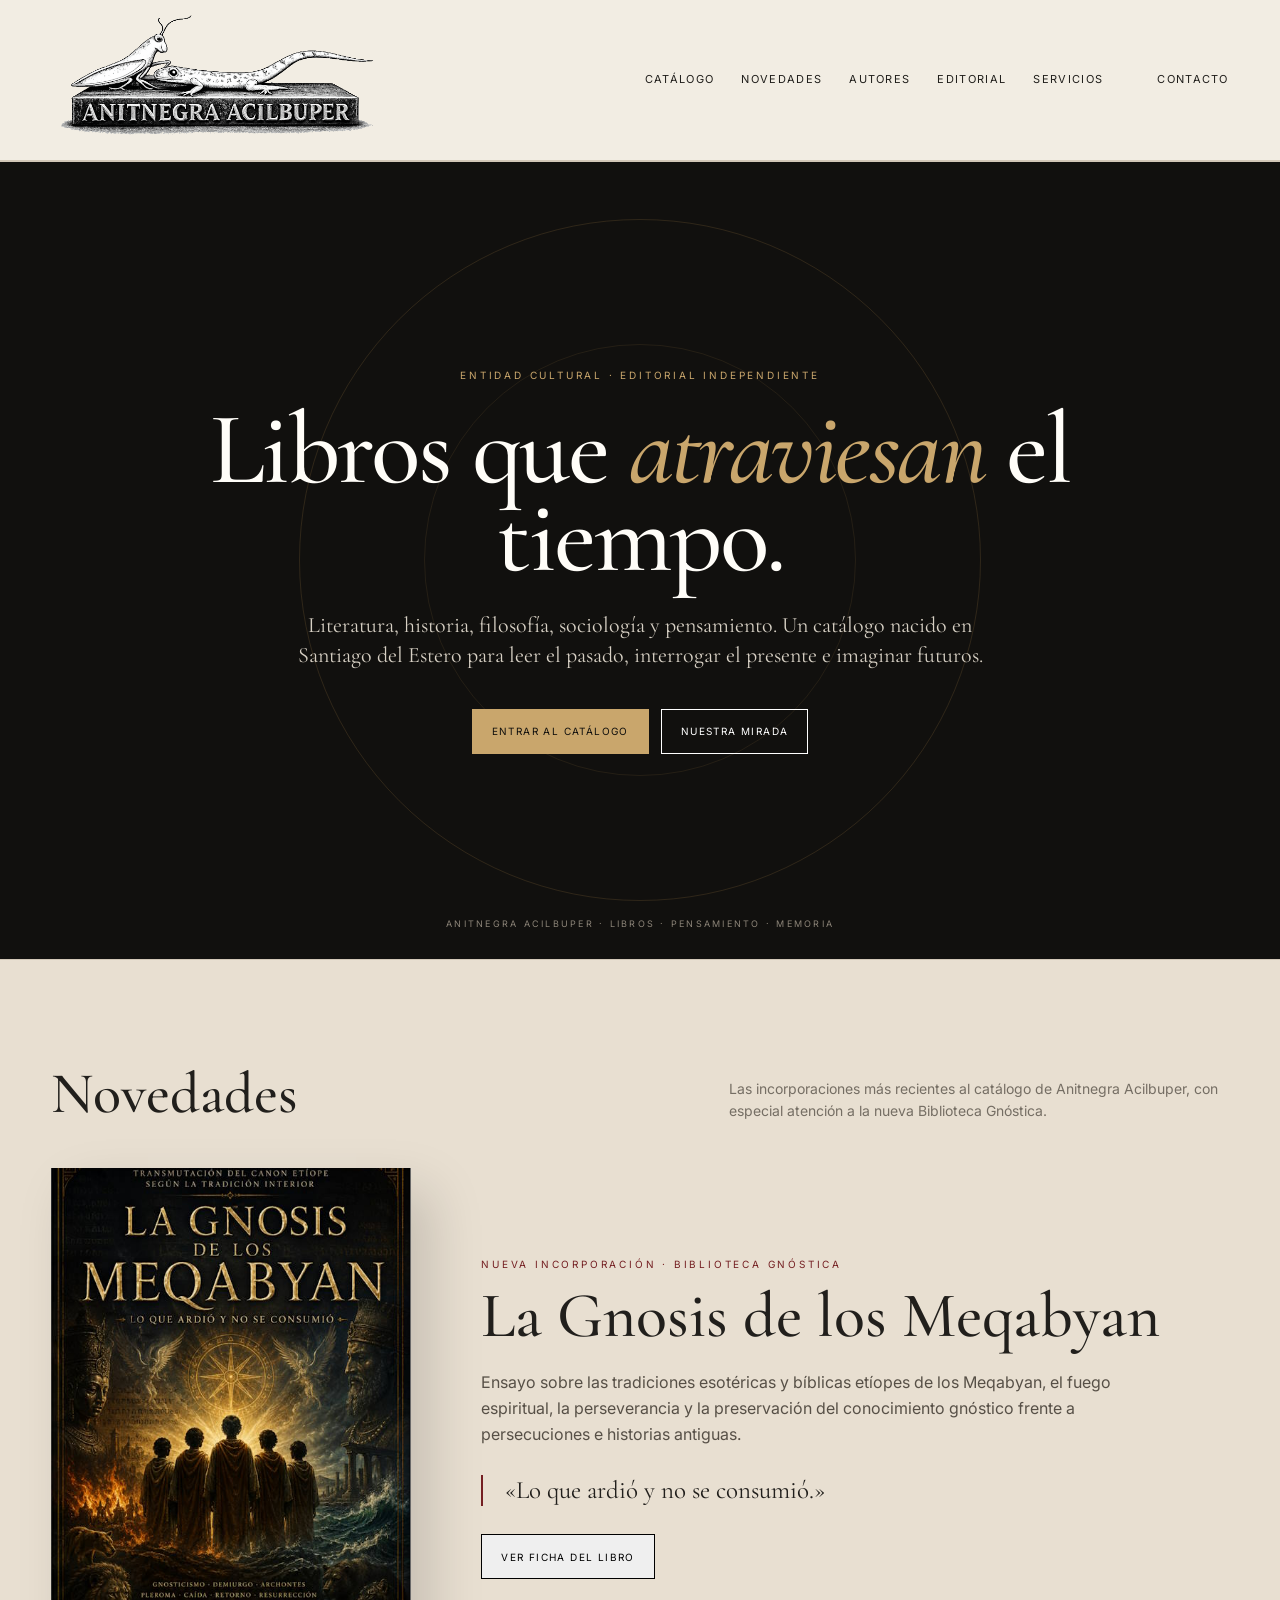
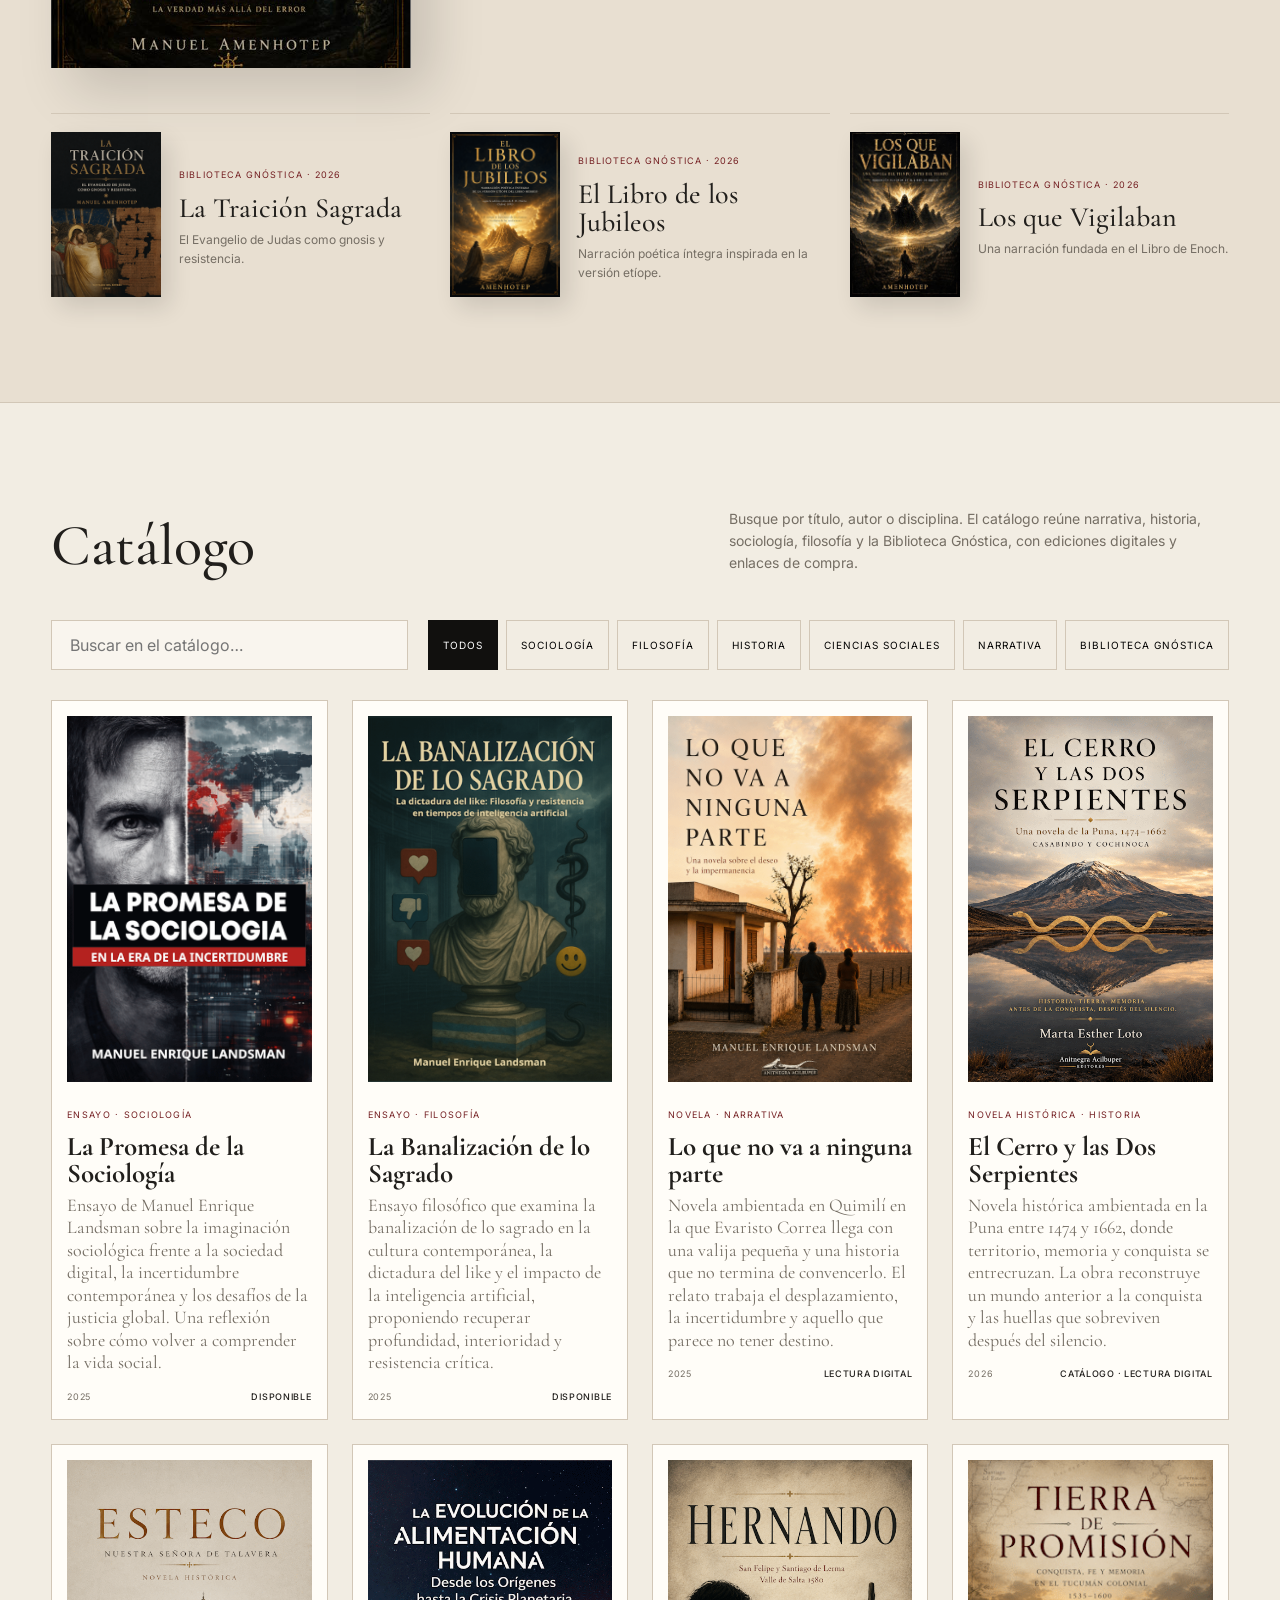
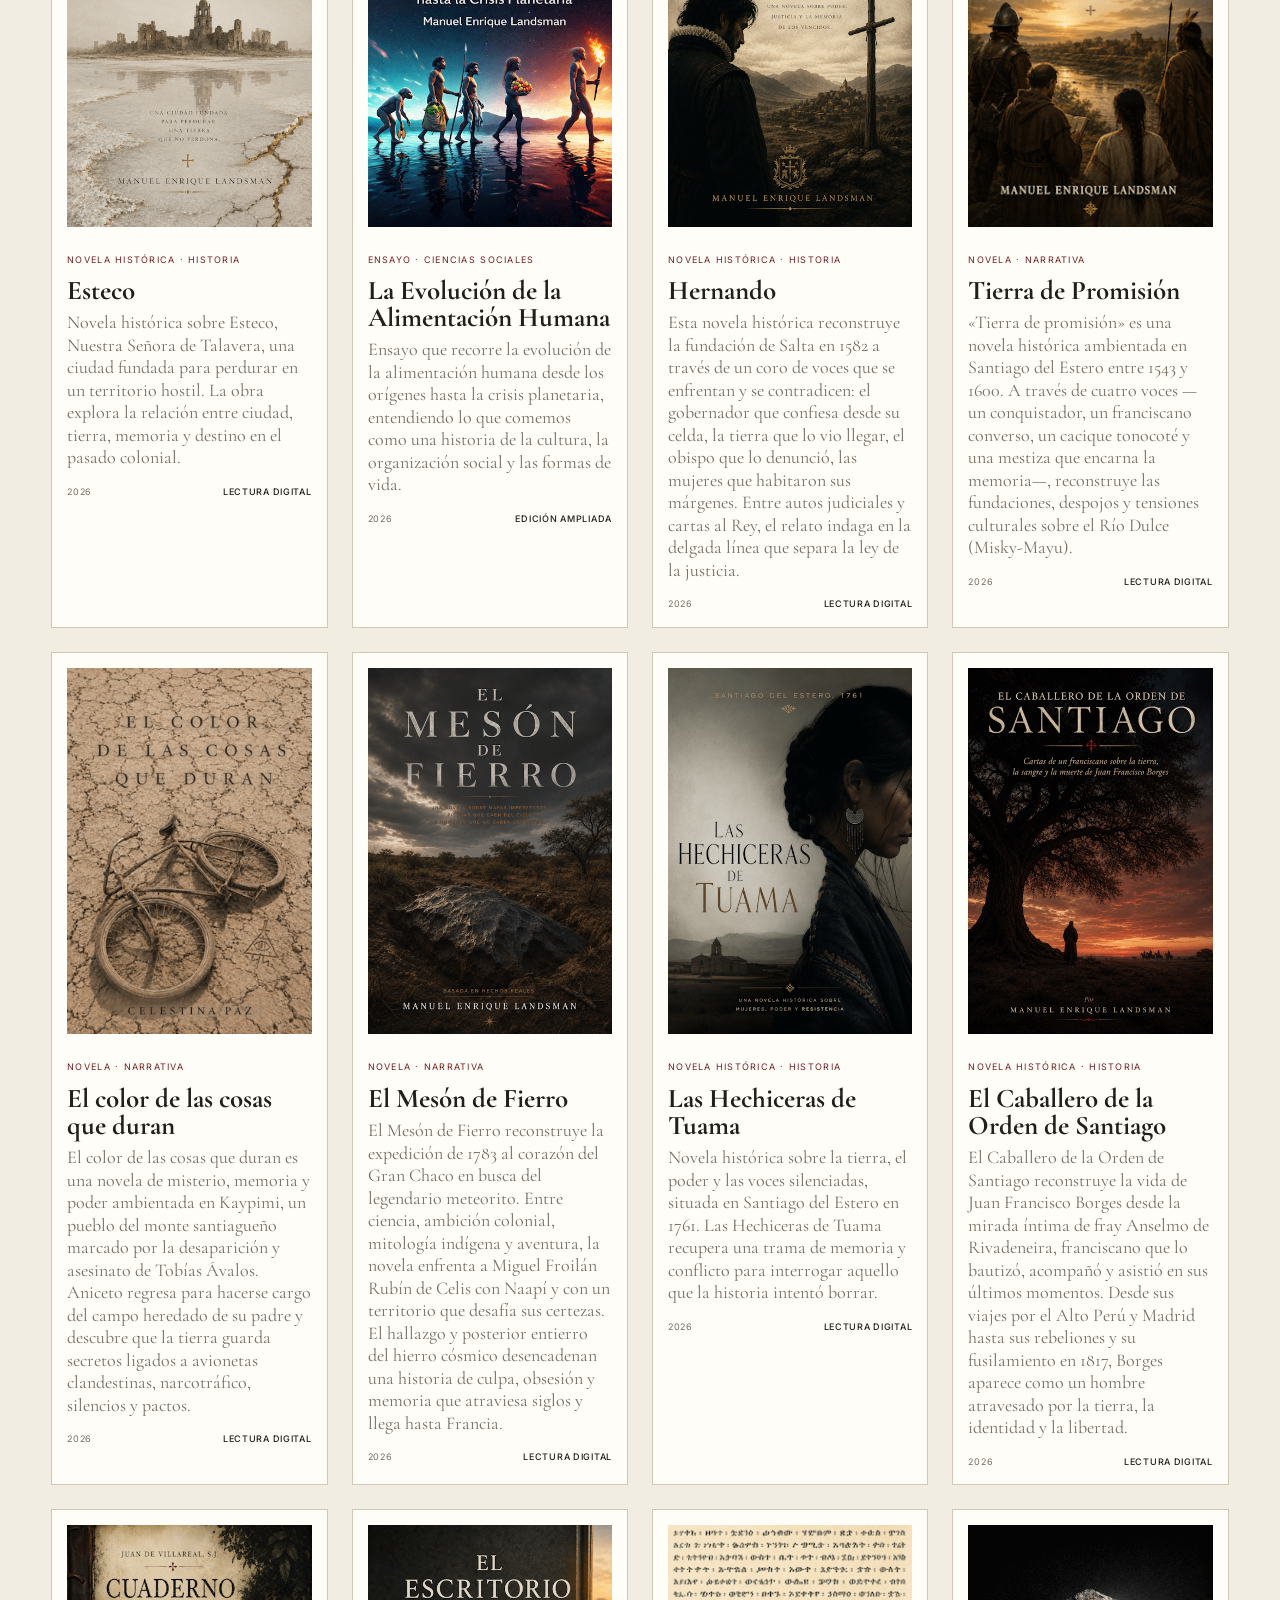
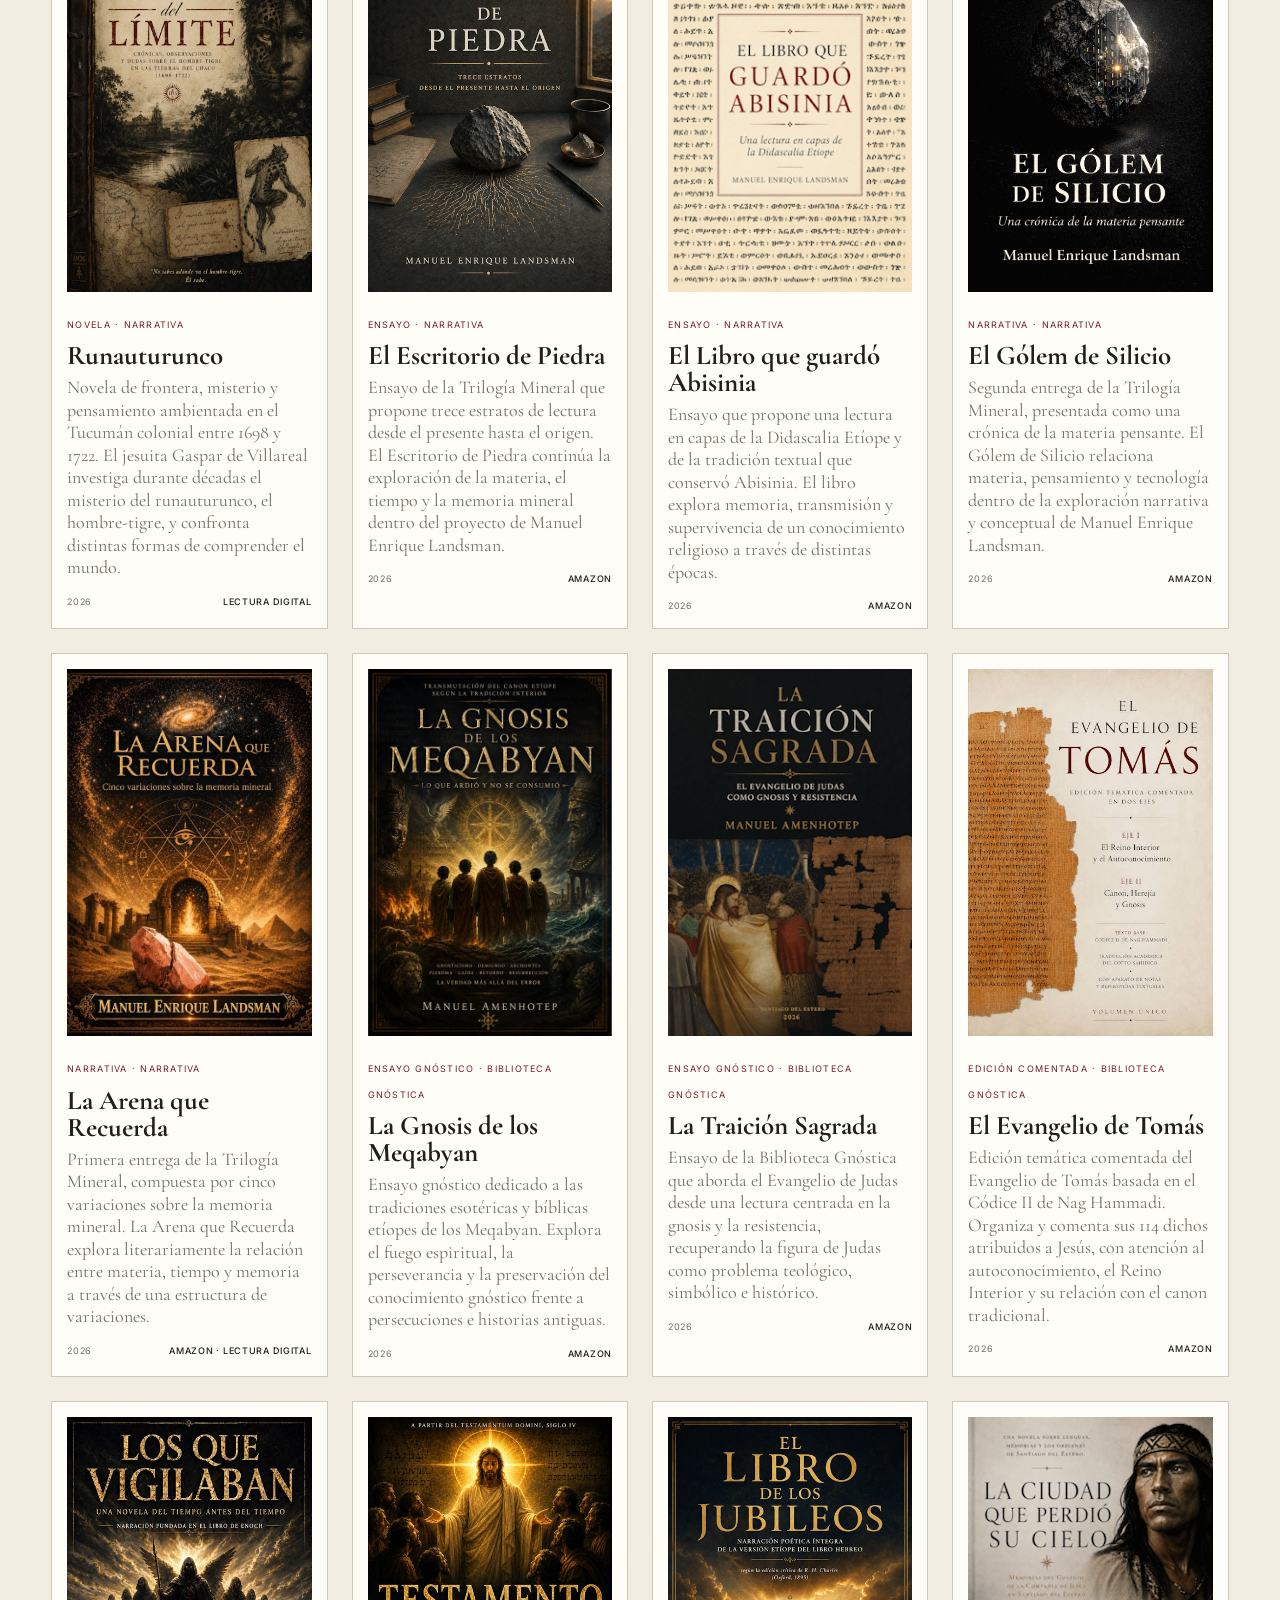
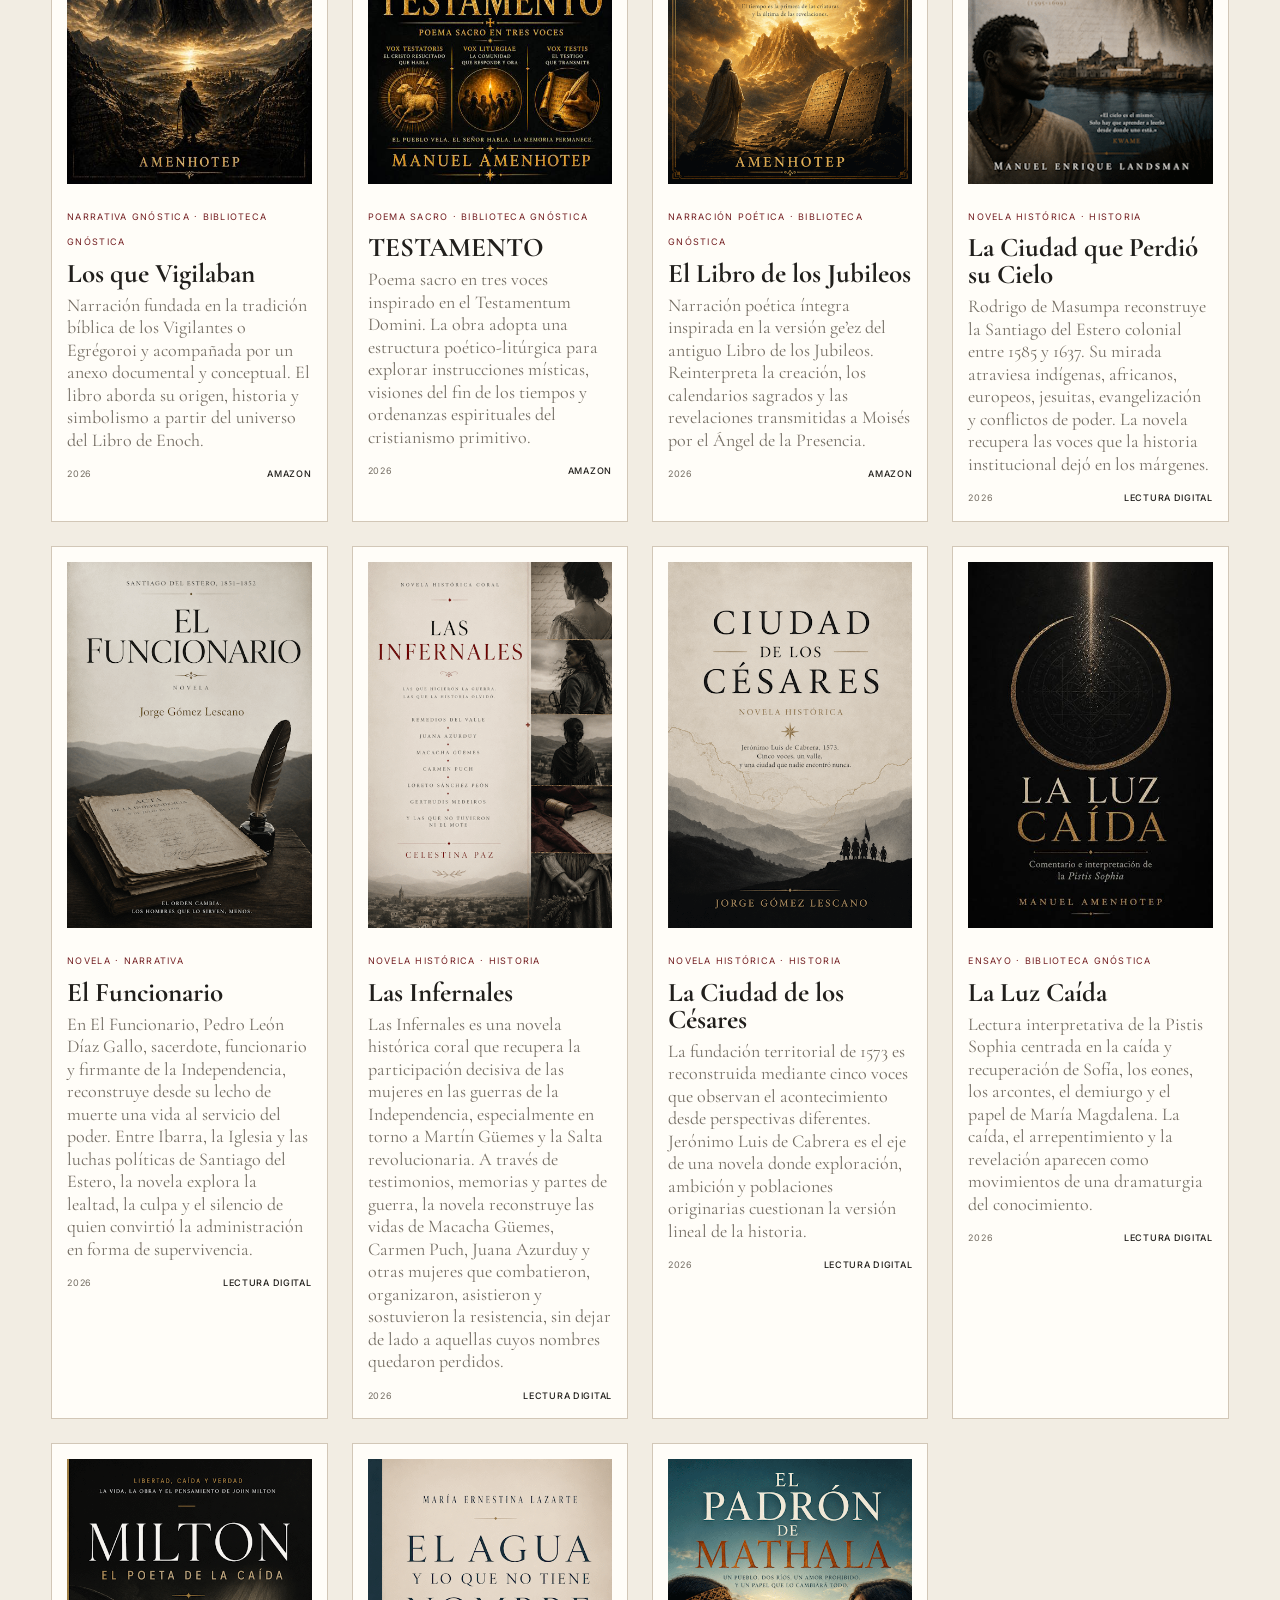
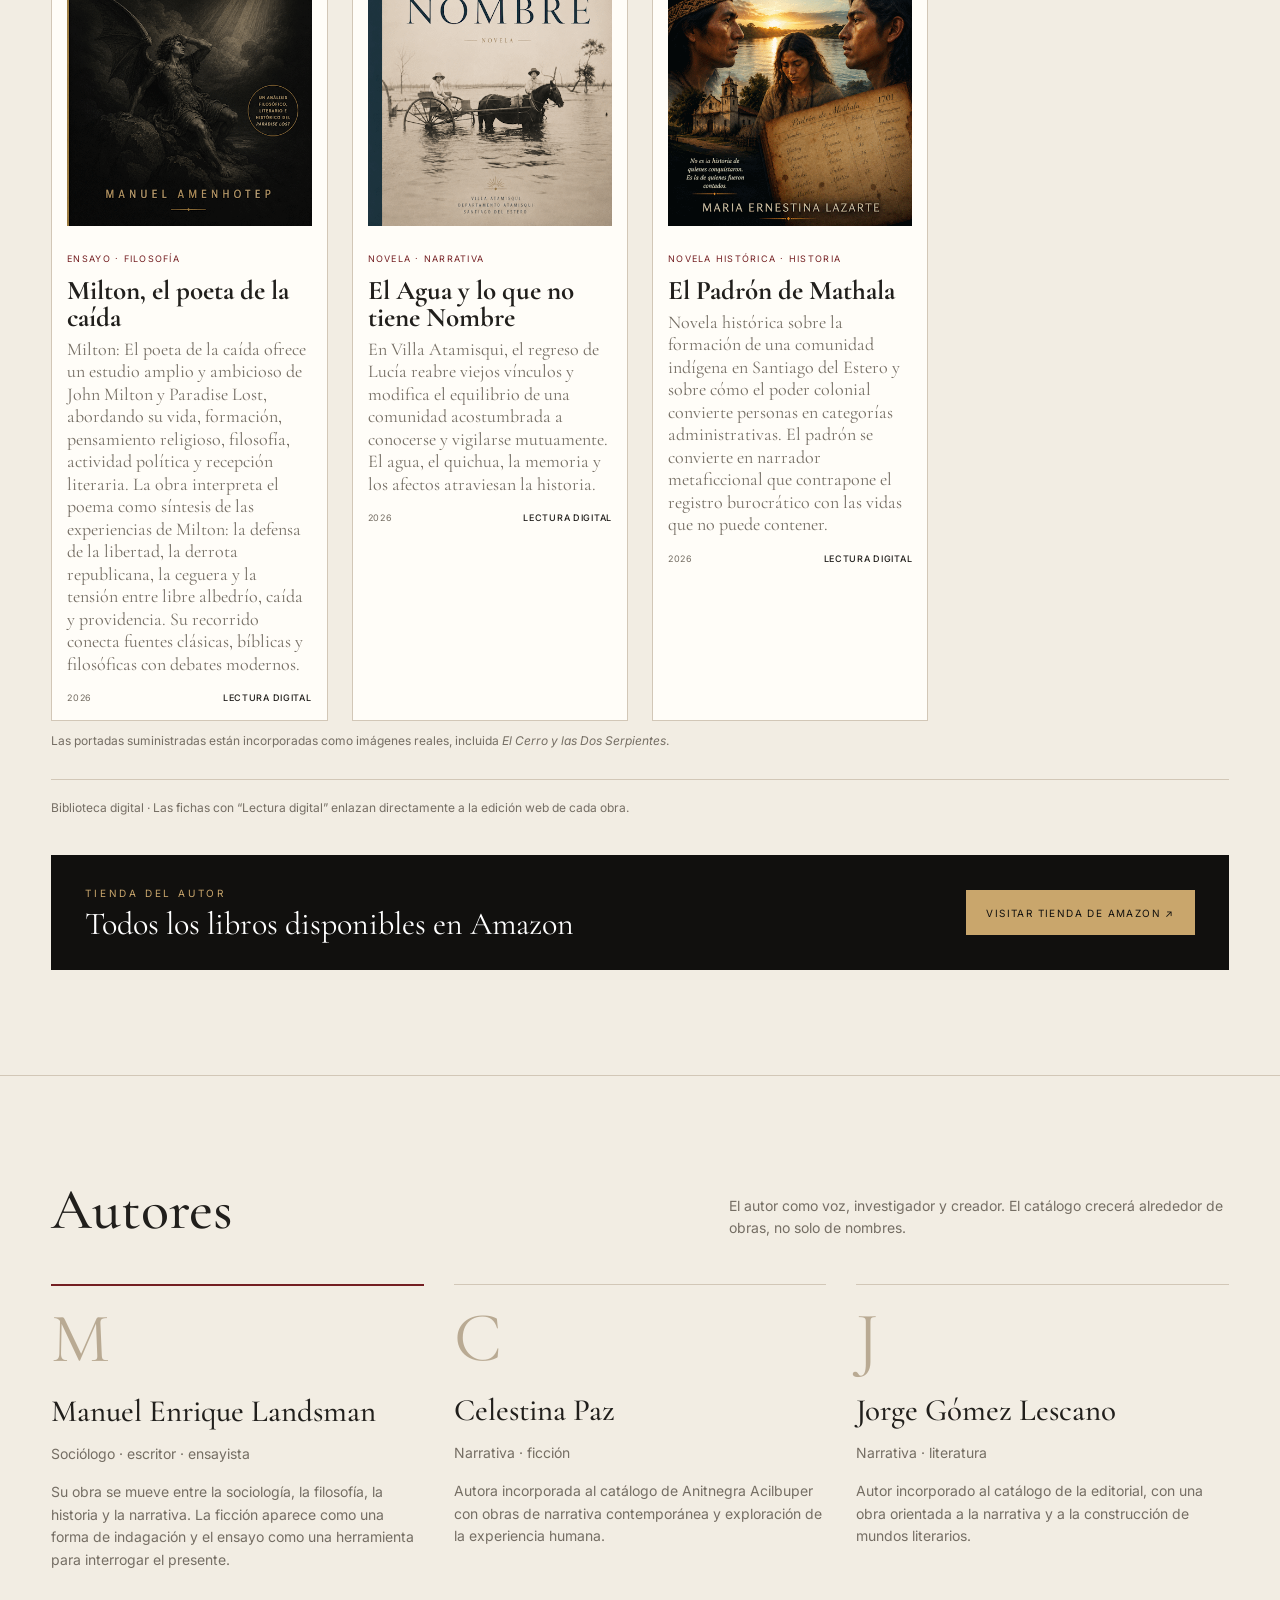
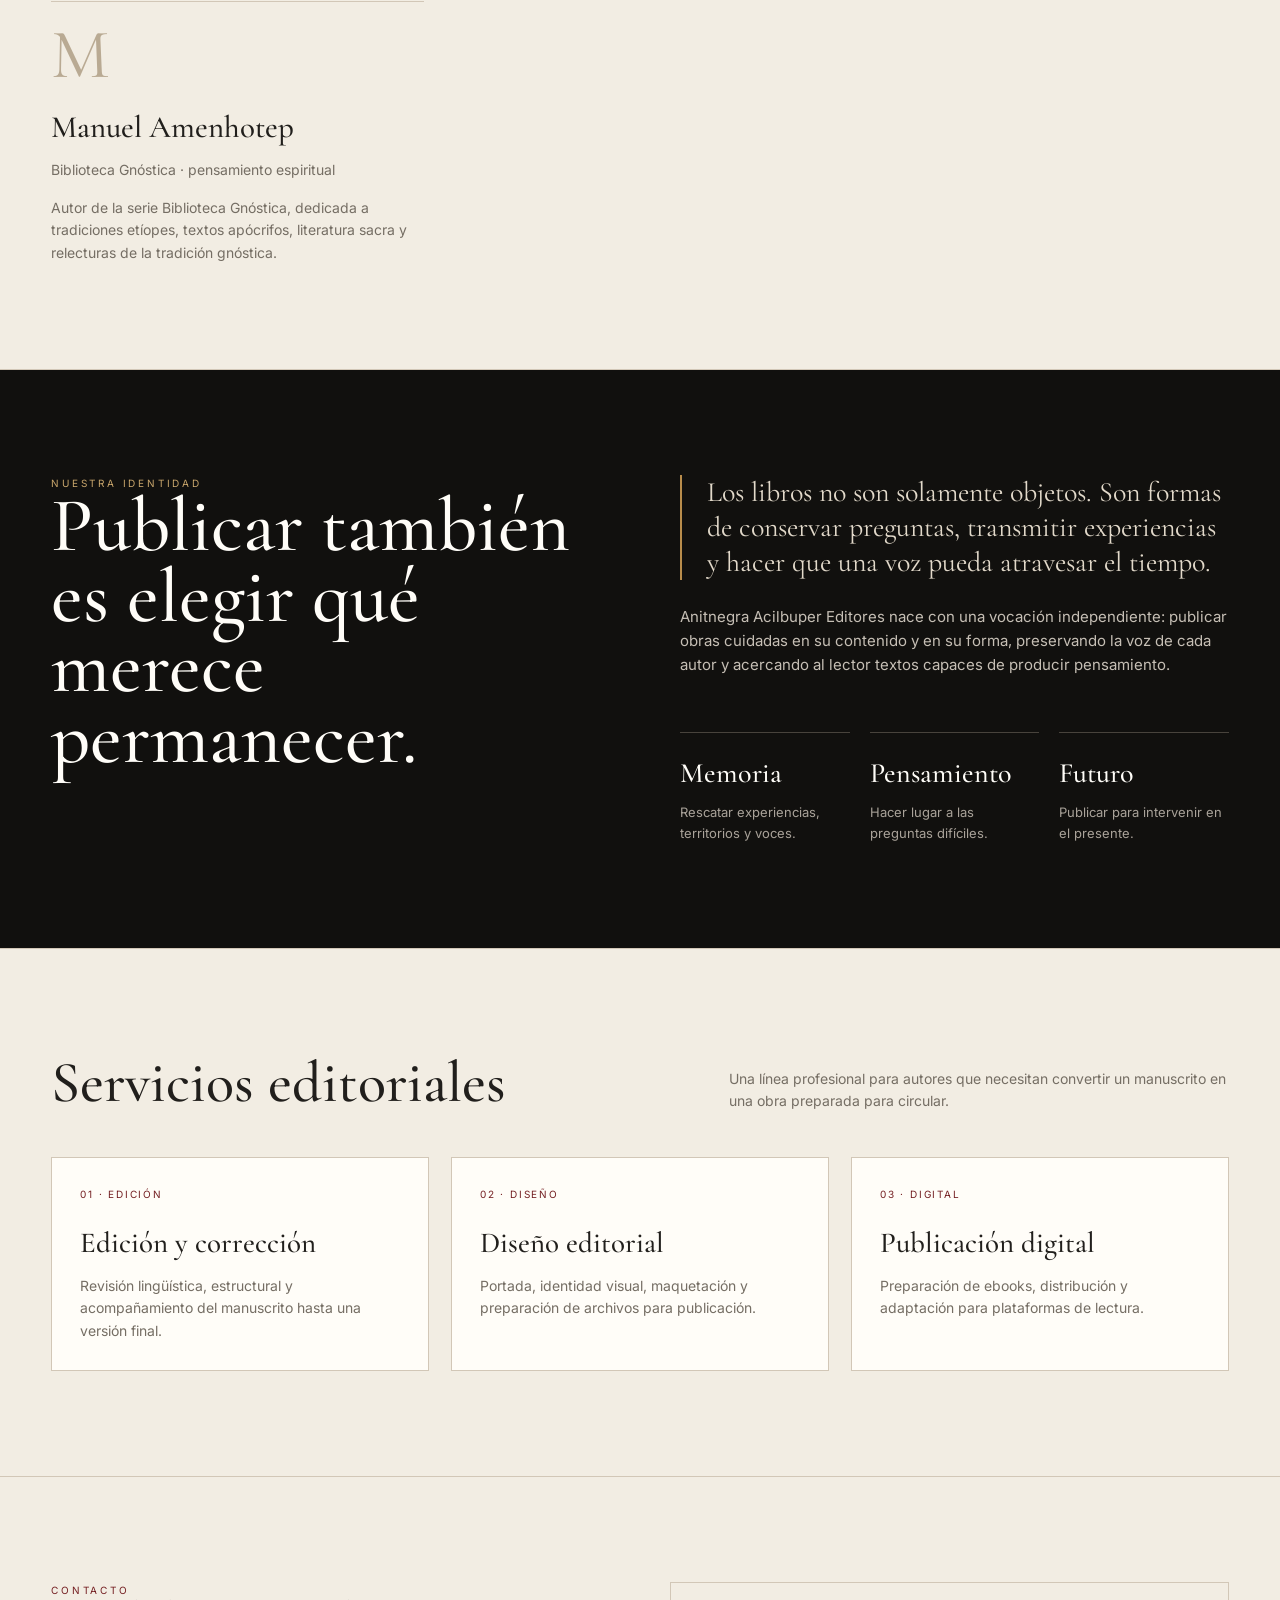
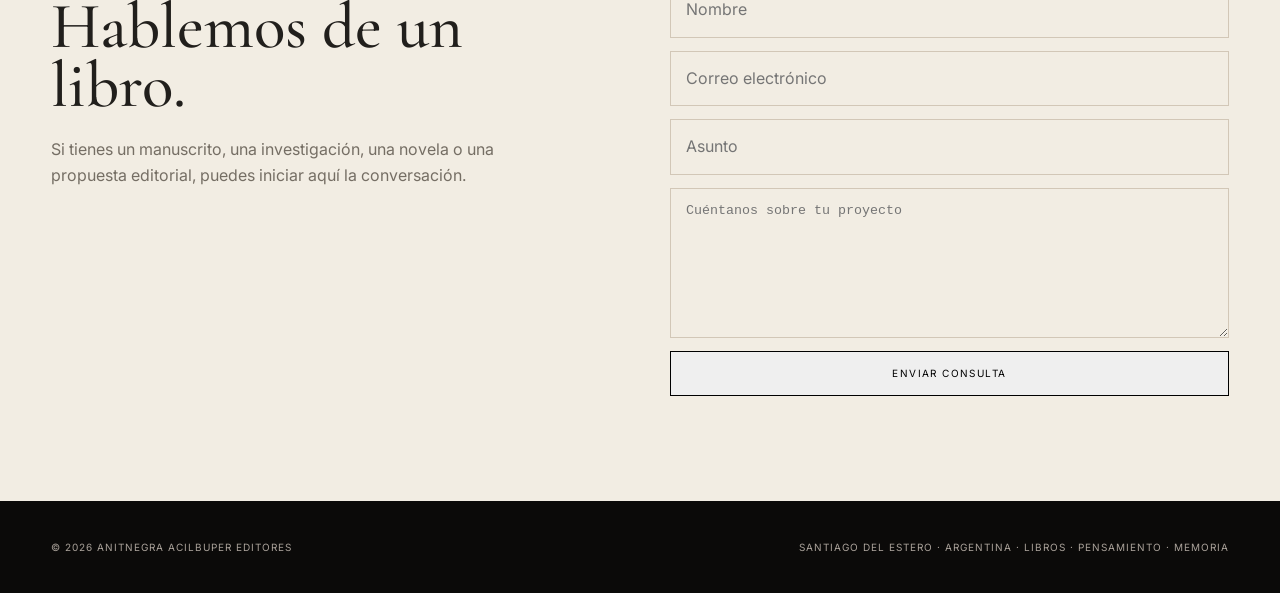
==== index.html @ 9909d914 "Add files via upload" ====
<!doctype html>
<html lang="es">
<head>
<meta charset="utf-8">
<meta name="viewport" content="width=device-width, initial-scale=1">
<meta name="description" content="Anitnegra Acilbuper Editores. Literatura, historia, filosofía, sociología y pensamiento.">
<meta name="theme-color" content="#11100e">
<title>Anitnegra Acilbuper Editores</title>
<style>
@import url('https://fonts.googleapis.com/css2?family=Cormorant+Garamond:wght@400;500;600;700&family=Inter:wght@400;500;600&display=swap');

:root {
  --black:#11100e; --ink:#211f1c; --paper:#f2ede3; --paper2:#e8dfd1;
  --white:#fffdf8; --red:#741f22; --gold:#9a7940; --muted:#756e64;
  --line:#d2c7b7; --max:1240px; --radius:2px;
}
*{box-sizing:border-box;margin:0;padding:0}
html{scroll-behavior:smooth;scroll-padding-top:170px}
body{font-family:Inter,Arial,sans-serif;background:var(--paper);color:var(--ink);line-height:1.6}
body.lock{overflow:hidden}
h1,h2,h3,h4,.serif{font-family:"Cormorant Garamond",Georgia,serif}
a{color:inherit;text-decoration:none}
button,input{font:inherit}
button{cursor:pointer}
.container{width:min(92%,var(--max));margin:auto}
.kicker{font-size:10px;text-transform:uppercase;letter-spacing:.28em;color:var(--red)}

header{position:sticky;top:0;z-index:50;background:rgba(242,237,227,.94);backdrop-filter:blur(14px);border-bottom:1px solid var(--line)}
.nav{height:160px;display:flex;align-items:center;justify-content:space-between;gap:30px}
.logo{width:540px;height:144px;object-fit:contain;object-position:left center}
nav ul{display:flex;list-style:none;gap:27px;font-size:11px;text-transform:uppercase;letter-spacing:.12em}
nav a{padding:8px 0;position:relative}
nav a:after{content:"";position:absolute;left:0;right:100%;bottom:2px;height:1px;background:var(--red);transition:.25s}
nav a:hover:after,nav a.active:after{right:0}
.menu{display:none;border:0;background:none;font-size:25px}

.hero{min-height:calc(100vh - 160px);display:grid;align-items:center;position:relative;overflow:hidden;background:var(--black);color:var(--white)}
.hero:before{content:"";position:absolute;width:680px;height:680px;border:1px solid rgba(154,121,64,.22);border-radius:50%;left:50%;top:50%;transform:translate(-50%,-50%)}
.hero:after{content:"";position:absolute;width:430px;height:430px;border:1px solid rgba(154,121,64,.14);border-radius:50%;left:50%;top:50%;transform:translate(-50%,-50%)}
.hero-inner{position:relative;z-index:1;text-align:center;padding:100px 0}
.hero .kicker{color:#c9a66c;margin-bottom:22px}
.hero h1{font-size:clamp(58px,8vw,112px);font-weight:500;line-height:.86;max-width:950px;margin:auto;letter-spacing:-.025em}
.hero h1 span{color:#c9a66c;font-style:italic}
.hero p{max-width:700px;margin:30px auto 0;color:#d7d0c4;font-family:"Cormorant Garamond",Georgia,serif;font-size:22px;line-height:1.35}
.hero-actions{margin-top:38px;display:flex;justify-content:center;gap:12px;flex-wrap:wrap}
.btn{display:inline-flex;align-items:center;justify-content:center;min-height:45px;padding:12px 19px;border:1px solid currentColor;font-size:10px;text-transform:uppercase;letter-spacing:.14em;transition:.2s}
.btn:hover{transform:translateY(-2px)}
.btn.light{color:#fff;background:transparent}
.btn.gold{color:var(--black);background:#c9a66c;border-color:#c9a66c}
.hero-mark{position:absolute;left:50%;bottom:27px;transform:translateX(-50%);font-size:9px;letter-spacing:.25em;text-transform:uppercase;color:#8c8478}

section{padding:105px 0;border-top:1px solid var(--line)}
.section-title{display:flex;justify-content:space-between;align-items:end;gap:40px;margin-bottom:45px}
.section-title h2{font-size:58px;font-weight:500;line-height:1}
.section-title p{max-width:500px;color:var(--muted);font-size:14px}

.novedad{background:var(--paper2)}
.feature{display:grid;grid-template-columns:360px 1fr;gap:70px;align-items:center}
.feature-cover{height:500px;box-shadow:20px 22px 50px rgba(0,0,0,.15)}
.feature-cover img{width:100%;height:100%;object-fit:cover}
.feature-copy .kicker{margin-bottom:14px}
.feature-copy h2{font-size:clamp(44px,5vw,70px);font-weight:500;line-height:.95}
.feature-copy p{margin-top:24px;max-width:650px;color:#575047}
.feature-quote{font-family:"Cormorant Garamond",Georgia,serif;font-size:25px;line-height:1.25;border-left:2px solid var(--red);padding-left:22px;margin:28px 0;color:var(--ink)}

.news-grid{display:grid;grid-template-columns:repeat(3,1fr);gap:20px;margin-top:45px}
.news-card{display:grid;grid-template-columns:110px 1fr;gap:18px;align-items:center;border-top:1px solid var(--line);padding-top:18px;cursor:pointer}
.news-card img{width:110px;height:165px;object-fit:cover;box-shadow:8px 10px 22px rgba(0,0,0,.12)}
.news-card span{font-size:9px;text-transform:uppercase;letter-spacing:.12em;color:var(--red)}
.news-card h3{font-family:"Cormorant Garamond",Georgia,serif;font-size:28px;font-weight:500;line-height:1;margin:8px 0}
.news-card p{font-size:12px;color:var(--muted)}
@media (max-width:900px){.news-grid{grid-template-columns:1fr}.feature{grid-template-columns:280px 1fr;gap:35px}}
@media (max-width:650px){.news-card{grid-template-columns:90px 1fr}.news-card img{width:90px;height:135px}.feature{grid-template-columns:1fr}.feature-cover{height:420px}}
.catalog-tools{display:grid;grid-template-columns:1fr auto;gap:20px;margin-bottom:30px}
.search{position:relative}
.search input{width:100%;height:50px;padding:0 18px;border:1px solid var(--line);background:rgba(255,253,248,.55);outline:none}
.search input:focus{border-color:var(--red)}
.filters{display:flex;gap:8px;flex-wrap:wrap;justify-content:flex-end}
.filter{border:1px solid var(--line);background:transparent;padding:0 14px;height:50px;font-size:10px;text-transform:uppercase;letter-spacing:.1em}
.filter.active,.filter:hover{background:var(--black);color:#fff;border-color:var(--black)}
.catalog{display:grid;grid-template-columns:repeat(4,1fr);gap:24px}
.book{background:var(--white);border:1px solid var(--line);padding:15px;transition:.25s;cursor:pointer}
.book:hover{transform:translateY(-6px);box-shadow:0 18px 40px rgba(0,0,0,.08)}
.cover{aspect-ratio:2/3;height:auto;position:relative;overflow:hidden;margin-bottom:18px;background:#24211e;color:#f5ecdf}
.cover img{width:100%;height:100%;object-fit:cover;display:block}
.cover.typographic-gnostic{background:linear-gradient(145deg,#17140f,#4b3a20);color:#f3ead8;min-height:100%;padding:20px;display:flex;flex-direction:column;justify-content:space-between;text-align:center;box-sizing:border-box}.cover.typographic-gnostic .cover-meta{font-size:9px;letter-spacing:1.5px;text-transform:uppercase;opacity:.8}.cover.typographic-gnostic .cover-title{font-family:"Cormorant Garamond",Georgia,serif;font-size:26px;line-height:1.02}.cover.typographic-gnostic .cover-author{font-size:10px;letter-spacing:1px;text-transform:uppercase;opacity:.85}
.cover.typographic{padding:25px;display:flex;align-items:flex-end;background:linear-gradient(145deg,#26221f,#665746)}
.cover.typographic:before{content:"";position:absolute;inset:14px;border:1px solid rgba(255,255,255,.25)}
.cover.typographic .cover-meta{position:absolute;top:28px;left:28px;font-size:7px;letter-spacing:.22em;text-transform:uppercase;opacity:.8}
.cover.typographic .cover-title{position:relative;z-index:1;font-family:"Cormorant Garamond",Georgia,serif;font-size:31px;line-height:.92;letter-spacing:-.01em}
.cover.typographic .cover-author{position:absolute;bottom:28px;right:28px;font-size:7px;letter-spacing:.15em;text-transform:uppercase;opacity:.8}
.cover.food{background:linear-gradient(145deg,#39402d,#a07c48)}

.book small{font-size:9px;text-transform:uppercase;letter-spacing:.14em;color:var(--red)}
.book h3{font-size:27px;line-height:1;margin:7px 0}
.book p{font-family:"Cormorant Garamond",Georgia,serif;font-size:18px;color:var(--muted);line-height:1.25}
.book-foot{margin-top:16px;display:flex;justify-content:space-between;align-items:center;font-size:9px;text-transform:uppercase;letter-spacing:.08em;color:var(--muted)}
.book-foot strong{color:var(--ink);font-weight:500}

.authors{display:grid;grid-template-columns:repeat(3,1fr);gap:30px}
.author{border-top:1px solid var(--line);padding-top:25px}
.author:first-child{border-top:2px solid var(--red)}
.author .initial{font-family:"Cormorant Garamond",Georgia,serif;font-size:70px;line-height:.8;color:#b9aa93}
.author h3{font-size:31px;font-weight:500;margin-top:20px}
.author p{color:var(--muted);font-size:14px;margin-top:6px}
.author .bio{margin-top:16px;line-height:1.6}

.editorial{background:var(--black);color:var(--white)}
.editorial-grid{display:grid;grid-template-columns:1fr 1fr;gap:80px}
.editorial h2{font-size:clamp(48px,6vw,78px);font-weight:500;line-height:.92}
.editorial .manifesto{font-family:"Cormorant Garamond",Georgia,serif;font-size:28px;line-height:1.25;color:#e2d9ca;border-left:2px solid #b88c4b;padding-left:25px}
.editorial-copy{color:#c6bfb5;margin-top:25px;font-size:15px}
.pillars{display:grid;grid-template-columns:repeat(3,1fr);gap:20px;margin-top:55px}
.pillar{border-top:1px solid #48433c;padding-top:18px}
.pillar b{font-family:"Cormorant Garamond",Georgia,serif;font-size:28px;font-weight:500}
.pillar p{font-size:13px;color:#a9a299;margin-top:6px}

.services{display:grid;grid-template-columns:repeat(3,1fr);gap:22px}
.service{background:var(--white);border:1px solid var(--line);padding:28px}
.service .num{font-size:10px;color:var(--red);letter-spacing:.18em}
.service h3{font-size:29px;font-weight:500;margin:18px 0 8px}
.service p{font-size:14px;color:var(--muted)}

.contact{display:grid;grid-template-columns:1fr 1fr;gap:60px}
.contact-copy h2{font-size:65px;line-height:.9;font-weight:500}
.contact-copy p{margin-top:22px;color:var(--muted);max-width:500px}
.contact-form{display:grid;gap:13px}
.contact-form input,.contact-form textarea{width:100%;border:1px solid var(--line);background:transparent;padding:14px 15px;outline:none}
.contact-form textarea{min-height:150px;resize:vertical}
.contact-form input:focus,.contact-form textarea:focus{border-color:var(--red)}

footer{background:#0b0a09;color:#aaa29a;padding:38px 0}
.footer{display:flex;justify-content:space-between;gap:25px;font-size:10px;text-transform:uppercase;letter-spacing:.1em}

.modal{position:fixed;inset:0;z-index:100;background:rgba(10,9,8,.78);display:none;align-items:center;justify-content:center;padding:25px}
.modal.open{display:flex}
.modal-box{width:min(980px,100%);max-height:90vh;overflow:auto;background:var(--paper);display:grid;grid-template-columns:300px 1fr;position:relative}
.modal-cover{min-height:470px}
.modal-cover img{width:100%;height:100%;object-fit:cover}
.modal-body{padding:45px}
.modal-close{position:absolute;right:12px;top:12px;width:40px;height:40px;border:0;background:var(--black);color:#fff;font-size:22px}
.modal-body h2{font-size:52px;line-height:.92;font-weight:500}
.modal-body .meta{font-size:10px;text-transform:uppercase;letter-spacing:.14em;color:var(--red);margin:13px 0 22px}
.modal-body p{color:#5f574f}
.modal-body blockquote{font-family:"Cormorant Garamond",Georgia,serif;font-size:25px;line-height:1.25;border-left:2px solid var(--red);padding-left:20px;margin:26px 0}
.modal-actions{display:flex;gap:10px;flex-wrap:wrap;margin-top:25px}
.modal-actions a{border:1px solid var(--black);padding:12px 16px;font-size:10px;text-transform:uppercase;letter-spacing:.1em}

.toast{position:fixed;right:20px;bottom:20px;background:var(--black);color:#fff;padding:15px 18px;font-size:12px;display:none;z-index:120}
.toast.show{display:block}

.reveal{opacity:0;transform:translateY(18px);transition:.65s}
.reveal.visible{opacity:1;transform:none}

@media(max-width:1000px){
  .catalog{grid-template-columns:repeat(2,1fr)}
  .feature{grid-template-columns:280px 1fr;gap:40px}
  .feature-cover{height:400px}
}
@media(max-width:800px){
  .nav{height:130px}
  .logo{width:450px;height:120px}
  .menu{display:block}
  nav{display:none}
  nav.open{display:block;position:absolute;top:130px;left:0;right:0;background:var(--paper);border-bottom:1px solid var(--line)}
  nav.open ul{display:flex;flex-direction:column;padding:15px 5%;gap:0}
  nav.open a{display:block;padding:14px 0}
  .hero{min-height:calc(100svh - 130px)}
  .feature,.editorial-grid,.contact{grid-template-columns:1fr}
  .feature-cover{height:470px;max-width:330px}
  .authors,.services{grid-template-columns:1fr}
  .catalog-tools{grid-template-columns:1fr}
  .filters{justify-content:flex-start}
  .modal-box{grid-template-columns:1fr}
  .modal-cover{height:360px;min-height:0}
}
@media(max-width:540px){
  section{padding:75px 0}
  .hero h1{font-size:56px}
  .hero p{font-size:19px}
  .section-title{display:block}
  .section-title h2{margin-bottom:12px;font-size:48px}
  .catalog{grid-template-columns:1fr}
  .contact-copy h2{font-size:53px}
  .footer{display:block}
  .footer>*{margin-bottom:12px}
  .modal-body{padding:30px 24px}
  .modal-body h2{font-size:43px}
}

/* ===== Ajustes específicos para móviles ===== */
@media (max-width: 540px){
  html{scroll-padding-top:86px}
  .container{width:min(94%,var(--max))}
  header{position:sticky}
  .nav{height:82px;gap:12px}
  .logo{width:min(78vw,330px);height:68px;max-width:calc(100% - 52px)}
  .menu{display:flex;align-items:center;justify-content:center;width:42px;height:42px;flex:0 0 42px;font-size:26px}
  nav.open{top:82px}
  nav.open ul{padding:8px 6% 14px}
  nav.open a{padding:13px 0;font-size:11px}

  .hero{min-height:calc(100svh - 82px)}
  .hero-inner{padding:72px 0 90px}
  .hero h1{font-size:clamp(46px,14vw,60px);line-height:.9}
  .hero p{font-size:19px;max-width:34rem}
  .hero-actions{margin-top:30px;flex-direction:column;align-items:stretch;padding:0 8px}
  .hero-actions .btn{width:100%}
  .hero:before{width:105vw;height:105vw}
  .hero:after{width:72vw;height:72vw}
  .hero-mark{width:90%;text-align:center;bottom:18px;font-size:8px;line-height:1.3}

  section{padding:68px 0}
  .section-title{margin-bottom:32px}
  .section-title h2{font-size:45px}
  .section-title p{font-size:13px}

  .feature{gap:30px}
  .feature-cover{height:auto;aspect-ratio:2/3;width:min(82vw,330px);margin:0 auto}
  .feature-copy h2{font-size:clamp(42px,11vw,58px)}
  .feature-copy p{font-size:14px}
  .feature-quote{font-size:23px;padding-left:16px}
  .feature-copy .btn{width:100%}

  .news-grid{gap:28px}
  .news-card{grid-template-columns:78px minmax(0,1fr);gap:14px}
  .news-card img{width:78px;height:117px}
  .news-card h3{font-size:24px}
  .news-card p{font-size:11px}
  .news-card span{font-size:8px}

  .catalog-tools{gap:12px}
  .filters{display:grid;grid-template-columns:repeat(2,minmax(0,1fr));width:100%;gap:7px}
  .filter{width:100%;padding:0 7px;font-size:8px;letter-spacing:.06em}
  .catalog{gap:18px}
  .book{padding:12px}
  .book h3{font-size:25px}
  .book p{font-size:17px}
  .book-foot{font-size:8px}
  .cover{margin-bottom:14px}

  .authors,.services{gap:25px}
  .author h3{font-size:28px}
  .author p{font-size:13px}
  .service{padding:23px}
  .service h3{font-size:27px}

  .editorial-grid{gap:40px}
  .editorial h2{font-size:clamp(44px,12vw,62px)}
  .editorial .manifesto{font-size:24px;padding-left:18px}
  .pillars{grid-template-columns:1fr;gap:22px;margin-top:38px}

  .contact{gap:38px}
  .contact-copy h2{font-size:clamp(46px,13vw,60px)}
  .contact-form input,.contact-form textarea{font-size:16px} /* evita zoom automático en iOS */
  .contact-form .btn{width:100%}

  #amazon-store{padding:24px 20px!important}
  #amazon-store > div:first-child > div:last-child{font-size:27px!important}
  #amazon-store .btn{width:100%}

  .footer{font-size:8px;line-height:1.5}

  .modal{padding:10px}
  .modal-box{width:100%;max-height:calc(100svh - 20px);display:block}
  .modal-cover{height:min(52svh,360px)}
  .modal-body{padding:26px 20px 24px}
  .modal-body h2{font-size:39px}
  .modal-body .meta{font-size:8px;line-height:1.5}
  .modal-body p{font-size:14px}
  .modal-body blockquote{font-size:22px;padding-left:15px}
  .modal-actions a{display:block;width:100%;text-align:center}
  .modal-close{right:8px;top:8px;width:38px;height:38px;z-index:2}

  .toast{left:12px;right:12px;bottom:12px;text-align:center}
}
@media (max-width:360px){
  .logo{width:73vw}
  .hero h1{font-size:44px}
  .filters{grid-template-columns:1fr}
  .news-card{grid-template-columns:68px minmax(0,1fr)}
  .news-card img{width:68px;height:102px}
  .news-card h3{font-size:22px}
}

@media(prefers-reduced-motion:reduce){*,*:before,*:after{scroll-behavior:auto!important;transition:none!important}.reveal{opacity:1;transform:none}}

.catalog-order-note{margin:-18px 0 24px;color:var(--muted);font-size:14px;letter-spacing:.02em}
@media(max-width:540px){.catalog-order-note{margin:-10px 0 20px;font-size:13px;line-height:1.5}}
</style>
</head>
<body>

<header>
  <div class="container nav">
    <a href="#inicio" aria-label="Anitnegra Acilbuper Editores"><img class="logo" src="assets/logo.png" alt="Anitnegra Acilbuper Editores"></a>
    <button class="menu" aria-label="Abrir menú" aria-expanded="false" onclick="toggleMenu()">☰</button>
    <nav id="nav">
      <ul>
        <li><a href="#catalogo">Catálogo</a></li>
        <li><a href="#novedades">Novedades</a></li>
        <li><a href="#autores">Autores</a></li>
        <li><a href="#editorial">Editorial</a></li>
        <li><a href="#servicios">Servicios</a></li>
        <li></li>
        <li><a href="#contacto">Contacto</a></li>
      </ul>
    </nav>
  </div>
</header>

<main>
<section class="hero" id="inicio">
  <div class="container hero-inner reveal">
    <div class="kicker">Entidad cultural · Editorial independiente</div>
    <h1>Libros que <span>atraviesan</span> el tiempo.</h1>
    <p>Literatura, historia, filosofía, sociología y pensamiento. Un catálogo nacido en Santiago del Estero para leer el pasado, interrogar el presente e imaginar futuros.</p>
    <div class="hero-actions">
      <a class="btn gold" href="#catalogo">Entrar al catálogo</a>
      <a class="btn light" href="#editorial">Nuestra mirada</a>
    </div>
  </div>
  <div class="hero-mark">Anitnegra Acilbuper · libros · pensamiento · memoria</div>
</section>

<section id="novedades" class="novedad">
  <div class="container">
    <div class="section-title reveal">
      <h2>Novedades</h2>
      <p>Las incorporaciones más recientes al catálogo de Anitnegra Acilbuper, con especial atención a la nueva Biblioteca Gnóstica.</p>
    </div>
    <div class="feature reveal">
      <div class="feature-cover"><img src="assets/la-gnosis-de-los-meqabyan.jpg" alt="Portada de La Gnosis de los Meqabyan"></div>
      <div class="feature-copy">
        <div class="kicker">Nueva incorporación · Biblioteca Gnóstica</div>
        <h2>La Gnosis de los Meqabyan</h2>
        <p>Ensayo sobre las tradiciones esotéricas y bíblicas etíopes de los Meqabyan, el fuego espiritual, la perseverancia y la preservación del conocimiento gnóstico frente a persecuciones e historias antiguas.</p>
        <div class="feature-quote">«Lo que ardió y no se consumió.»</div>
        <button class="btn" onclick="openBook('gnosis-meqabyan')">Ver ficha del libro</button>
      </div>
    </div>
    <div class="news-grid reveal">
      <article class="news-card" onclick="openBook('traicion-sagrada')">
        <img src="assets/la-traicion-sagrada.png" alt="Portada de La Traición Sagrada">
        <div><span>Biblioteca Gnóstica · 2026</span><h3>La Traición Sagrada</h3><p>El Evangelio de Judas como gnosis y resistencia.</p></div>
      </article>
      <article class="news-card" onclick="openBook('jubileos')">
        <img src="assets/El_Libro_de_los_jubileos.png" alt="Portada de El Libro de los Jubileos">
        <div><span>Biblioteca Gnóstica · 2026</span><h3>El Libro de los Jubileos</h3><p>Narración poética íntegra inspirada en la versión etíope.</p></div>
      </article>
      <article class="news-card" onclick="openBook('los-que-vigilaban')">
        <img src="assets/los-que-vigilaban.jpg" alt="Portada de Los que Vigilaban">
        <div><span>Biblioteca Gnóstica · 2026</span><h3>Los que Vigilaban</h3><p>Una narración fundada en el Libro de Enoch.</p></div>
      </article>
    </div>
  </div>
</section>

<section id="catalogo">
  <div class="container">
    <div class="section-title reveal">
      <h2>Catálogo</h2>
      <p>Busque por título, autor o disciplina. El catálogo reúne narrativa, historia, sociología, filosofía y la Biblioteca Gnóstica, con ediciones digitales y enlaces de compra.</p>
    </div>

    <div class="catalog-tools reveal">
      <div class="search"><input id="search" type="search" placeholder="Buscar en el catálogo…" aria-label="Buscar en el catálogo"></div>
      <div class="filters" id="filters">
        <button class="filter active" data-filter="Todos">Todos</button>
        <button class="filter" data-filter="Sociología">Sociología</button>
        <button class="filter" data-filter="Filosofía">Filosofía</button>
        <button class="filter" data-filter="Historia">Historia</button>
        <button class="filter" data-filter="Ciencias sociales">Ciencias sociales</button>
        <button class="filter" data-filter="Narrativa">Narrativa</button>
        <button class="filter" data-filter="Biblioteca Gnóstica">Biblioteca Gnóstica</button>
      </div>
    </div>

    <div class="catalog" id="catalog"></div>

    <div id="cover-note" style="margin-top:10px;color:var(--muted);font-size:12px;">Las portadas suministradas están incorporadas como imágenes reales, incluida <em>El Cerro y las Dos Serpientes</em>.</div>
    <div id="digital-library-note" style="margin-top:28px;border-top:1px solid var(--line);padding-top:18px;color:var(--muted);font-size:12px;">Biblioteca digital · Las fichas con “Lectura digital” enlazan directamente a la edición web de cada obra.</div>
    <div id="amazon-store" style="margin-top:38px;background:var(--black);color:#fff;padding:30px 34px;display:flex;align-items:center;justify-content:space-between;gap:25px;flex-wrap:wrap;">
      <div>
        <div class="kicker" style="color:#c9a66c">Tienda del autor</div>
        <div style="font-family:Cormorant Garamond,Georgia,serif;font-size:32px;line-height:1.05;margin-top:6px;">Todos los libros disponibles en Amazon</div>
      </div>
      <a class="btn gold" href="https://www.amazon.com/stores/author/B0F9LKR4P5/allbooks?_encoding=UTF8&ref_=aufs_ap_ahdr_dsk_ab&ccs_id=b13940e7-952f-49e1-b8d2-03c133b6d672" target="_blank" rel="noopener noreferrer">Visitar tienda de Amazon ↗</a>
    </div>
  </div>
</section>



<section id="autores">
  <div class="container">
    <div class="section-title reveal">
      <h2>Autores</h2>
      <p>El autor como voz, investigador y creador. El catálogo crecerá alrededor de obras, no solo de nombres.</p>
    </div>
    <div class="authors">
      
      <article class="author reveal">
        <div class="initial">M</div>
        <h3>Manuel Enrique Landsman</h3>
        <p>Sociólogo · escritor · ensayista</p>
        <p class="bio">Su obra se mueve entre la sociología, la filosofía, la historia y la narrativa. La ficción aparece como una forma de indagación y el ensayo como una herramienta para interrogar el presente.</p>
      </article>
      <article class="author reveal">
        <div class="initial">C</div>
        <h3>Celestina Paz</h3>
        <p>Narrativa · ficción</p>
        <p class="bio">Autora incorporada al catálogo de Anitnegra Acilbuper con obras de narrativa contemporánea y exploración de la experiencia humana.</p>
      </article>
      <article class="author reveal">
        <div class="initial">J</div>
        <h3>Jorge Gómez Lescano</h3>
        <p>Narrativa · literatura</p>
        <p class="bio">Autor incorporado al catálogo de la editorial, con una obra orientada a la narrativa y a la construcción de mundos literarios.</p>
      </article>
      <article class="author reveal">
        <div class="initial">M</div>
        <h3>Manuel Amenhotep</h3>
        <p>Biblioteca Gnóstica · pensamiento espiritual</p>
        <p class="bio">Autor de la serie Biblioteca Gnóstica, dedicada a tradiciones etíopes, textos apócrifos, literatura sacra y relecturas de la tradición gnóstica.</p>
      </article>
    </div>
  </div>
</section>

<section id="editorial" class="editorial">
  <div class="container editorial-grid">
    <div class="reveal">
      <div class="kicker" style="color:#c9a66c">Nuestra identidad</div>
      <h2>Publicar también es elegir qué merece permanecer.</h2>
    </div>
    <div class="reveal">
      <div class="manifesto">Los libros no son solamente objetos. Son formas de conservar preguntas, transmitir experiencias y hacer que una voz pueda atravesar el tiempo.</div>
      <p class="editorial-copy">Anitnegra Acilbuper Editores nace con una vocación independiente: publicar obras cuidadas en su contenido y en su forma, preservando la voz de cada autor y acercando al lector textos capaces de producir pensamiento.</p>
      <div class="pillars">
        <div class="pillar"><b>Memoria</b><p>Rescatar experiencias, territorios y voces.</p></div>
        <div class="pillar"><b>Pensamiento</b><p>Hacer lugar a las preguntas difíciles.</p></div>
        <div class="pillar"><b>Futuro</b><p>Publicar para intervenir en el presente.</p></div>
      </div>
    </div>
  </div>
</section>

<section id="servicios">
  <div class="container">
    <div class="section-title reveal">
      <h2>Servicios editoriales</h2>
      <p>Una línea profesional para autores que necesitan convertir un manuscrito en una obra preparada para circular.</p>
    </div>
    <div class="services">
      <article class="service reveal"><div class="num">01 · EDICIÓN</div><h3>Edición y corrección</h3><p>Revisión lingüística, estructural y acompañamiento del manuscrito hasta una versión final.</p></article>
      <article class="service reveal"><div class="num">02 · DISEÑO</div><h3>Diseño editorial</h3><p>Portada, identidad visual, maquetación y preparación de archivos para publicación.</p></article>
      <article class="service reveal"><div class="num">03 · DIGITAL</div><h3>Publicación digital</h3><p>Preparación de ebooks, distribución y adaptación para plataformas de lectura.</p></article>
    </div>
  </div>
</section>

<section id="contacto">
  <div class="container contact">
    <div class="contact-copy reveal">
      <div class="kicker">Contacto</div>
      <h2>Hablemos de un libro.</h2>
      <p>Si tienes un manuscrito, una investigación, una novela o una propuesta editorial, puedes iniciar aquí la conversación.</p>
    </div>
    <form class="contact-form reveal" name="contacto" method="POST" data-netlify="true" netlify-honeypot="bot-field" onsubmit="sendForm(event)">
      <input type="hidden" name="form-name" value="contacto">
      <p style="display:none"><label>No completar: <input name="bot-field"></label></p>
      <input required name="nombre" placeholder="Nombre">
      <input required type="email" name="email" placeholder="Correo electrónico">
      <input name="asunto" placeholder="Asunto">
      <textarea required name="mensaje" placeholder="Cuéntanos sobre tu proyecto"></textarea>
      <button class="btn" type="submit">Enviar consulta</button>
    </form>
  </div>
</section>
</main>

<footer>
  <div class="container footer">
    <div>© <span id="year"></span> Anitnegra Acilbuper Editores</div>
    <div>Santiago del Estero · Argentina · Libros · Pensamiento · Memoria</div>
  </div>
</footer>

<div class="modal" id="modal" role="dialog" aria-modal="true" aria-labelledby="modalTitle">
  <div class="modal-box">
    <button class="modal-close" onclick="closeBook()" aria-label="Cerrar">×</button>
    <div class="modal-cover" id="modalCover"></div>
    <div class="modal-body">
      <div class="kicker">Ficha editorial</div>
      <h2 id="modalTitle"></h2>
      <div class="meta" id="modalMeta"></div>
      <p id="modalDescription"></p>
      <blockquote id="modalQuote"></blockquote>
      <div class="modal-actions" id="modalActions"></div>
    </div>
  </div>
</div>

<div class="toast" id="toast" role="status"></div>

<script>
const BOOKS = [{"id":"promesa","title":"La Promesa de la Sociología en la Era de la Incertidumbre","short":"La Promesa de la Sociología","author":"Manuel Enrique Landsman","category":"Sociología","type":"Ensayo","year":"2025","status":"Disponible","cover":"assets/la-promesa-de-la-sociologia.png","description":"Ensayo de Manuel Enrique Landsman sobre la imaginación sociológica frente a la sociedad digital, la incertidumbre contemporánea y los desafíos de la justicia global. Una reflexión sobre cómo volver a comprender la vida social.","quote":"Comprender el presente exige recuperar la imaginación sociológica.","link":"https://amzn.eu/d/0632lVz8","publicationOrder":1},{"id":"banalizacion","title":"La Banalización de lo Sagrado","short":"La Banalización de lo Sagrado","author":"Manuel Enrique Landsman","category":"Filosofía","type":"Ensayo","year":"2025","status":"Disponible","cover":"assets/la-banalizacion-de-lo-sagrado.png","description":"Ensayo filosófico que examina la banalización de lo sagrado en la cultura contemporánea, la dictadura del like y el impacto de la inteligencia artificial, proponiendo recuperar profundidad, interioridad y resistencia crítica.","quote":"El alma no necesita optimización: necesita profundidad.","link":"https://a.co/d/02BedM09","publicationOrder":2},{"id":"lo-que-no-va","title":"Lo que no va a ninguna parte","short":"Lo que no va a ninguna parte","author":"Manuel Enrique Landsman","category":"Narrativa","type":"Novela","year":"2025","status":"Lectura digital","cover":"assets/lo-que-no-va-a-ninguna-parte.png","description":"Novela ambientada en Quimilí en la que Evaristo Correa llega con una valija pequeña y una historia que no termina de convencerlo. El relato trabaja el desplazamiento, la incertidumbre y aquello que parece no tener destino.","quote":"Esto no empezó. Probablemente no termina. Es suficiente.","link":"https://lo-que-no-va-a-ninguna-parte-ebook.netlify.app/","publicationOrder":3},{"id":"cerro","title":"El Cerro y las Dos Serpientes","short":"El Cerro y las Dos Serpientes","author":"Marta Esther Loto","category":"Historia","type":"Novela histórica","year":"2026","status":"Catálogo · Lectura digital","cover":"assets/cerro-serpientes.png","description":"Novela histórica ambientada en la Puna entre 1474 y 1662, donde territorio, memoria y conquista se entrecruzan. La obra reconstruye un mundo anterior a la conquista y las huellas que sobreviven después del silencio.","quote":"Historia. Tierra. Memoria.","link":"https://el-cerro-y-las-dos-serpientes.netlify.app/","publicationOrder":4},{"id":"esteco","title":"Esteco — Nuestra Señora de Talavera","short":"Esteco","author":"Manuel Enrique Landsman","category":"Historia","type":"Novela histórica","year":"2026","status":"Lectura digital","cover":"assets/esteco.png","description":"Novela histórica sobre Esteco, Nuestra Señora de Talavera, una ciudad fundada para perdurar en un territorio hostil. La obra explora la relación entre ciudad, tierra, memoria y destino en el pasado colonial.","quote":"Una ciudad fundada para perdurar. Una tierra que no perdona.","link":"https://esteco-ebook.netlify.app/","publicationOrder":5},{"id":"alimentacion","title":"La Evolución de la Alimentación Humana","short":"La Evolución de la Alimentación Humana","author":"Manuel Enrique Landsman","category":"Ciencias sociales","type":"Ensayo","year":"2026","status":"Edición ampliada","cover":"assets/la-evolucion-de-la-alimentacion-humana.png","description":"Ensayo que recorre la evolución de la alimentación humana desde los orígenes hasta la crisis planetaria, entendiendo lo que comemos como una historia de la cultura, la organización social y las formas de vida.","quote":"La historia de lo que comemos es, en el fondo, la historia de quiénes somos.","link":"https://la-evolucion-de-la-alimentacion.netlify.app/","publicationOrder":6},{"id":"hernando","title":"Hernando","short":"Hernando","author":"Manuel Enrique Landsman","category":"Historia","type":"Novela histórica","year":"2026","status":"Lectura digital","cover":"assets/hernando.png","description":"Esta novela histórica reconstruye la fundación de Salta en 1582 a través de un coro de voces que se enfrentan y se contradicen: el gobernador que confiesa desde su celda, la tierra que lo vio llegar, el obispo que lo denunció, las mujeres que habitaron sus márgenes. Entre autos judiciales y cartas al Rey, el relato indaga en la delgada línea que separa la ley de la justicia.","quote":"Una reflexión lúcida sobre la culpa, el olvido y lo que realmente perdura.","link":"https://hernando-ebook.netlify.app/","publicationOrder":7},{"id":"tierra-promision","title":"Tierra de Promisión","short":"Tierra de Promisión","author":"Manuel Enrique Landsman","category":"Narrativa","type":"Novela","year":"2026","status":"Lectura digital","cover":"assets/tierra-de-promision.png","description":"«Tierra de promisión» es una novela histórica ambientada en Santiago del Estero entre 1543 y 1600. A través de cuatro voces —un conquistador, un franciscano converso, un cacique tonocoté y una mestiza que encarna la memoria—, reconstruye las fundaciones, despojos y tensiones culturales sobre el Río Dulce (Misky-Mayu).","quote":"Nombre y dignidad a quienes la historia oficial pretendió olvidar.","link":"https://tierradepromision-ebook.netlify.app/","publicationOrder":8},{"id":"color-cosas","title":"El color de las cosas que duran","short":"El color de las cosas que duran","author":"Celestina Paz","category":"Narrativa","type":"Novela","year":"2026","status":"Lectura digital","cover":"assets/el-color-de-las-cosas-que-duran.png","description":"El color de las cosas que duran es una novela de misterio, memoria y poder ambientada en Kaypimi, un pueblo del monte santiagueño marcado por la desaparición y asesinato de Tobías Ávalos. Aniceto regresa para hacerse cargo del campo heredado de su padre y descubre que la tierra guarda secretos ligados a avionetas clandestinas, narcotráfico, silencios y pactos.","quote":"Una verdad que muchos prefieren mantener enterrada.","link":"https://el-color-de-las-cosas-que-duran.netlify.app/","publicationOrder":9},{"id":"meson","title":"El Mesón de Fierro","short":"El Mesón de Fierro","author":"Manuel Enrique Landsman","category":"Narrativa","type":"Novela","year":"2026","status":"Lectura digital","cover":"assets/el-meson-de-fierro.png","description":"El Mesón de Fierro reconstruye la expedición de 1783 al corazón del Gran Chaco en busca del legendario meteorito. Entre ciencia, ambición colonial, mitología indígena y aventura, la novela enfrenta a Miguel Froilán Rubín de Celis con Naapí y con un territorio que desafía sus certezas. El hallazgo y posterior entierro del hierro cósmico desencadenan una historia de culpa, obsesión y memoria que atraviesa siglos y llega hasta Francia.","quote":"¿Quién tiene derecho a poseer aquello que pertenece al cielo?","link":"https://el-meson-de-fierro.netlify.app/","publicationOrder":10},{"id":"hechiceras","title":"Las Hechiceras de Tuama","short":"Las Hechiceras de Tuama","author":"Romina Melisa Wagner","category":"Historia","type":"Novela histórica","year":"2026","status":"Lectura digital","cover":"assets/las-hechiceras-de-tuama.png","description":"Novela histórica sobre la tierra, el poder y las voces silenciadas, situada en Santiago del Estero en 1761. Las Hechiceras de Tuama recupera una trama de memoria y conflicto para interrogar aquello que la historia intentó borrar.","quote":"La tierra también guarda lo que los hombres intentaron borrar.","link":"https://las-hechiceras-de-tuama.netlify.app/","publicationOrder":11},{"id":"caballero","title":"El Caballero de la Orden de Santiago","short":"El Caballero de la Orden de Santiago","author":"Manuel Enrique Landsman","category":"Historia","type":"Novela histórica","year":"2026","status":"Lectura digital","cover":"assets/el-caballero-de-la-orden-de-santiago.png","description":"El Caballero de la Orden de Santiago reconstruye la vida de Juan Francisco Borges desde la mirada íntima de fray Anselmo de Rivadeneira, franciscano que lo bautizó, acompañó y asistió en sus últimos momentos. Desde sus viajes por el Alto Perú y Madrid hasta sus rebeliones y su fusilamiento en 1817, Borges aparece como un hombre atravesado por la tierra, la identidad y la libertad.","quote":"La memoria frente al poder.","link":"https://el-caballero-de-la-orden-de-santiago.netlify.app/","publicationOrder":12},{"id":"runauturunco","title":"Runauturunco","short":"Runauturunco","author":"Manuel Enrique Landsman","category":"Narrativa","type":"Novela","year":"2026","status":"Lectura digital","cover":"assets/runauturunco.png","description":"Novela de frontera, misterio y pensamiento ambientada en el Tucumán colonial entre 1698 y 1722. El jesuita Gaspar de Villareal investiga durante décadas el misterio del runauturunco, el hombre-tigre, y confronta distintas formas de comprender el mundo.","quote":"Una voz más dentro del territorio narrativo de la editorial.","link":"https://runauturunco-ebook.netlify.app/","publicationOrder":13},{"id":"escritorio","title":"El Escritorio de Piedra: Trece estratos desde el presente hasta el origen (Trilogía Mineral nº 3)","short":"El Escritorio de Piedra","author":"Manuel Enrique Landsman","category":"Narrativa","type":"Ensayo","year":"2026","status":"Amazon","cover":"assets/el-escritorio-de-piedra.png","description":"Ensayo de la Trilogía Mineral que propone trece estratos de lectura desde el presente hasta el origen. El Escritorio de Piedra continúa la exploración de la materia, el tiempo y la memoria mineral dentro del proyecto de Manuel Enrique Landsman.","quote":"Disponible a través de la tienda del autor en Amazon.","link":"https://www.amazon.com/s?k=El+Escritorio+de+Piedra+Manuel+Enrique+Landsman","publicationOrder":14},{"id":"abisinia","title":"El Libro que guardó Abisinia: Una lectura en capas de la Didascalia Etíope","short":"El Libro que guardó Abisinia","author":"Manuel Enrique Landsman","category":"Narrativa","type":"Ensayo","year":"2026","status":"Amazon","cover":"assets/el-libro-que-guardo-abisinia.png","description":"Ensayo que propone una lectura en capas de la Didascalia Etíope y de la tradición textual que conservó Abisinia. El libro explora memoria, transmisión y supervivencia de un conocimiento religioso a través de distintas épocas.","quote":"Disponible a través de la tienda del autor en Amazon.","link":"https://www.amazon.com/s?k=El+Libro+que+guardo+Abisinia+Manuel+Enrique+Landsman","publicationOrder":15},{"id":"golem","title":"El Gólem de Silicio: Una crónica de la materia pensante (Trilogía Mineral nº 2)","short":"El Gólem de Silicio","author":"Manuel Enrique Landsman","category":"Narrativa","type":"Narrativa","year":"2026","status":"Amazon","cover":"assets/el-golem-de-silicio.png","description":"Segunda entrega de la Trilogía Mineral, presentada como una crónica de la materia pensante. El Gólem de Silicio relaciona materia, pensamiento y tecnología dentro de la exploración narrativa y conceptual de Manuel Enrique Landsman.","quote":"Disponible a través de la tienda del autor en Amazon.","link":"https://www.amazon.com/s?k=El+Golem+de+Silicio+Manuel+Enrique+Landsman","publicationOrder":16},{"id":"arena","title":"La Arena que Recuerda: Cinco variaciones sobre la memoria mineral (Trilogía Mineral nº 1)","short":"La Arena que Recuerda","author":"Manuel Enrique Landsman","category":"Narrativa","type":"Narrativa","year":"2026","status":"Amazon · Lectura digital","cover":"assets/la-arena-que-recuerda.jpg","description":"Primera entrega de la Trilogía Mineral, compuesta por cinco variaciones sobre la memoria mineral. La Arena que Recuerda explora literariamente la relación entre materia, tiempo y memoria a través de una estructura de variaciones.","quote":"Disponible a través de la tienda del autor en Amazon.","link":"https://la-arena-que-recuerda.netlify.app/","publicationOrder":17,"amazonLink":"https://www.amazon.com/s?k=La+Arena+que+Recuerda+Manuel+Enrique+Landsman","digitalLink":"https://la-arena-que-recuerda.netlify.app/"},{"id":"gnosis-meqabyan","title":"La Gnosis de los Meqabyan: Lo que ardió y no se consumió","short":"La Gnosis de los Meqabyan","author":"Manuel Amenhotep","category":"Biblioteca Gnóstica","type":"Ensayo gnóstico","year":"2026","status":"Amazon","cover":"assets/la-gnosis-de-los-meqabyan.jpg","description":"Ensayo gnóstico dedicado a las tradiciones esotéricas y bíblicas etíopes de los Meqabyan. Explora el fuego espiritual, la perseverancia y la preservación del conocimiento gnóstico frente a persecuciones e historias antiguas.","quote":"Lo que ardió y no se consumió.","link":"https://www.amazon.com/s?k=La+Gnosis+de+los+Meqabyan+Manuel+Amenhotep","publicationOrder":18},{"id":"traicion-sagrada","title":"La Traición Sagrada: El Evangelio de Judas como gnosis y resistencia","short":"La Traición Sagrada","author":"Manuel Amenhotep","category":"Biblioteca Gnóstica","type":"Ensayo gnóstico","year":"2026","status":"Amazon","cover":"assets/la-traicion-sagrada.png","description":"Ensayo de la Biblioteca Gnóstica que aborda el Evangelio de Judas desde una lectura centrada en la gnosis y la resistencia, recuperando la figura de Judas como problema teológico, simbólico e histórico.","quote":"El Evangelio de Judas como gnosis y resistencia.","link":"https://www.amazon.com/s?k=La+Traicion+Sagrada+Manuel+Amenhotep","publicationOrder":19},{"id":"evangelio-tomas","title":"El Evangelio de Tomás. Edición Temática Comentada","short":"El Evangelio de Tomás","author":"Manuel Amenhotep","category":"Biblioteca Gnóstica","type":"Edición comentada","year":"2026","status":"Amazon","cover":"assets/evangelio-de-tomas.jpg","description":"Edición temática comentada del Evangelio de Tomás basada en el Códice II de Nag Hammadi. Organiza y comenta sus 114 dichos atribuidos a Jesús, con atención al autoconocimiento, el Reino Interior y su relación con el canon tradicional.","quote":"Autoconocimiento y Reino Interior.","link":"https://www.amazon.com/s?k=El+Evangelio+de+Tom%C3%A1s+Edici%C3%B3n+Tem%C3%A1tica+Comentada+Manuel+Amenhotep","publicationOrder":20},{"id":"los-que-vigilaban","title":"LOS QUE VIGILABAN: Narración fundada en el Libro de Enoch","short":"Los que Vigilaban","author":"Manuel Amenhotep","category":"Biblioteca Gnóstica","type":"Narrativa gnóstica","year":"2026","status":"Amazon","cover":"assets/los-que-vigilaban.jpg","description":"Narración fundada en la tradición bíblica de los Vigilantes o Egrégoroi y acompañada por un anexo documental y conceptual. El libro aborda su origen, historia y simbolismo a partir del universo del Libro de Enoch.","quote":"Los Vigilantes descendieron. La memoria permaneció.","link":"https://www.amazon.com/s?k=LOS+QUE+VIGILABAN+Manuel+Amenhotep","publicationOrder":21},{"id":"testamento","title":"TESTAMENTO: Poema sacro en tres voces a partir del Testamentum Domini","short":"TESTAMENTO","author":"Manuel Amenhotep","category":"Biblioteca Gnóstica","type":"Poema sacro","year":"2026","status":"Amazon","cover":"assets/CARATULA-testamento.jpg","description":"Poema sacro en tres voces inspirado en el Testamentum Domini. La obra adopta una estructura poético-litúrgica para explorar instrucciones místicas, visiones del fin de los tiempos y ordenanzas espirituales del cristianismo primitivo.","quote":"Tres voces para una memoria sagrada.","link":"https://www.amazon.com/s?k=TESTAMENTO+Poema+sacro+Manuel+Amenhotep","publicationOrder":22},{"id":"jubileos","title":"El Libro de los Jubileos: Narración poética íntegra de la versión etíope","short":"El Libro de los Jubileos","author":"Manuel Amenhotep","category":"Biblioteca Gnóstica","type":"Narración poética","year":"2026","status":"Amazon","cover":"assets/El_Libro_de_los_jubileos.png","description":"Narración poética íntegra inspirada en la versión ge’ez del antiguo Libro de los Jubileos. Reinterpreta la creación, los calendarios sagrados y las revelaciones transmitidas a Moisés por el Ángel de la Presencia.","quote":"Creación, calendario y revelación.","link":"https://www.amazon.com/s?k=El+Libro+de+los+Jubileos+Manuel+Amenhotep","publicationOrder":23},{"id":"ciudad-perdio-cielo","title":"La Ciudad que Perdió su Cielo","short":"La Ciudad que Perdió su Cielo","author":"Manuel Enrique Landsman","category":"Historia","type":"Novela histórica","year":"2026","status":"Lectura digital","cover":"assets/La_Ciudad_que_Perdio_su_Cielo.png","description":"Rodrigo de Masumpa reconstruye la Santiago del Estero colonial entre 1585 y 1637. Su mirada atraviesa indígenas, africanos, europeos, jesuitas, evangelización y conflictos de poder. La novela recupera las voces que la historia institucional dejó en los márgenes.","quote":"Una ciudad transformada por la conquista y la religión.","link":"https://la-ciudad-que-perdio-su-cielo.netlify.app/","publicationOrder":24},{"id":"funcionario","title":"El Funcionario","short":"El Funcionario","author":"Jorge Gómez Lescano","category":"Narrativa","type":"Novela","year":"2026","status":"Lectura digital","cover":"assets/el-funcionario.png","description":"En El Funcionario, Pedro León Díaz Gallo, sacerdote, funcionario y firmante de la Independencia, reconstruye desde su lecho de muerte una vida al servicio del poder. Entre Ibarra, la Iglesia y las luchas políticas de Santiago del Estero, la novela explora la lealtad, la culpa y el silencio de quien convirtió la administración en forma de supervivencia.","quote":"Una confesión histórica sobre el poder y sus deudas.","link":"https://el-funcionario.netlify.app/","publicationOrder":25},{"id":"infernales","title":"Las Infernales","short":"Las Infernales","author":"Celestina Paz","category":"Historia","type":"Novela histórica","year":"2026","status":"Lectura digital","cover":"assets/las-infernales.png","description":"Las Infernales es una novela histórica coral que recupera la participación decisiva de las mujeres en las guerras de la Independencia, especialmente en torno a Martín Güemes y la Salta revolucionaria. A través de testimonios, memorias y partes de guerra, la novela reconstruye las vidas de Macacha Güemes, Carmen Puch, Juana Azurduy y otras mujeres que combatieron, organizaron, asistieron y sostuvieron la resistencia, sin dejar de lado a aquellas cuyos nombres quedaron perdidos.","quote":"La guerra no fue solamente una empresa de hombres.","link":"https://las-infernales.netlify.app/","publicationOrder":26},{"id":"ciudad-cesares","title":"La Ciudad de los Césares: Jerónimo Luis de Cabrera, 1573","short":"La Ciudad de los Césares","author":"Jorge Gómez Lescano","category":"Historia","type":"Novela histórica","year":"2026","status":"Lectura digital","cover":"assets/ciudad-de-los-cesares.png","description":"La fundación territorial de 1573 es reconstruida mediante cinco voces que observan el acontecimiento desde perspectivas diferentes. Jerónimo Luis de Cabrera es el eje de una novela donde exploración, ambición y poblaciones originarias cuestionan la versión lineal de la historia.","quote":"Cinco voces, un valle, y una ciudad que nadie encontró nunca.","link":"https://ciudad-de-los-cesares.netlify.app/","publicationOrder":27},{"id":"luz-caida","title":"La Luz Caída: Comentario e interpretación de la Pistis Sophia","short":"La Luz Caída","author":"Manuel Amenhotep","category":"Biblioteca Gnóstica","type":"Ensayo","year":"2026","status":"Lectura digital","cover":"assets/la_luz-caida.jpeg","description":"Lectura interpretativa de la Pistis Sophia centrada en la caída y recuperación de Sofía, los eones, los arcontes, el demiurgo y el papel de María Magdalena. La caída, el arrepentimiento y la revelación aparecen como movimientos de una dramaturgia del conocimiento.","quote":"La caída y la revelación como una misma dramaturgia.","link":"https://la-luz-caida.netlify.app/","publicationOrder":28},{"id":"milton","title":"Milton, el poeta de la caída","short":"Milton, el poeta de la caída","author":"Manuel Amenhotep","category":"Filosofía","type":"Ensayo","year":"2026","status":"Lectura digital","cover":"assets/milton.png","description":"Milton: El poeta de la caída ofrece un estudio amplio y ambicioso de John Milton y Paradise Lost, abordando su vida, formación, pensamiento religioso, filosofía, actividad política y recepción literaria. La obra interpreta el poema como síntesis de las experiencias de Milton: la defensa de la libertad, la derrota republicana, la ceguera y la tensión entre libre albedrío, caída y providencia. Su recorrido conecta fuentes clásicas, bíblicas y filosóficas con debates modernos.","quote":"Por qué Paradise Lost sigue interpelando al lector contemporáneo.","link":"https://milton-el-poeta-de-la-caida.netlify.app/","publicationOrder":29},{"id":"agua-sin-nombre","title":"El Agua y lo que no tiene Nombre","short":"El Agua y lo que no tiene Nombre","author":"María Ernestina Lazarte","category":"Narrativa","type":"Novela","year":"2026","status":"Lectura digital","cover":"assets/el-agua-y-lo-que.png","description":"En Villa Atamisqui, el regreso de Lucía reabre viejos vínculos y modifica el equilibrio de una comunidad acostumbrada a conocerse y vigilarse mutuamente. El agua, el quichua, la memoria y los afectos atraviesan la historia.","quote":"El agua, el quichua y la memoria de un pueblo.","link":"https://el-agua-y-lo-que-no-tiene-nombre.netlify.app/","publicationOrder":30},{"id":"padron-mathala","title":"El Padrón de Mathala","short":"El Padrón de Mathala","author":"María Ernestina Lazarte","category":"Historia","type":"Novela histórica","year":"2026","status":"Lectura digital","cover":"assets/el-padron-de-mathala.png","description":"Novela histórica sobre la formación de una comunidad indígena en Santiago del Estero y sobre cómo el poder colonial convierte personas en categorías administrativas. El padrón se convierte en narrador metaficcional que contrapone el registro burocrático con las vidas que no puede contener.","quote":"El padrón no puede contener las vidas que registra.","link":"https://el-padron-de-mathala.netlify.app/","publicationOrder":31}];

const catalog = document.getElementById('catalog');
const search = document.getElementById('search');
let activeFilter = 'Todos';

function coverMarkup(book, small=false) {
  if(book.cover.startsWith('assets/') || book.cover.startsWith('http')) {
    return `<img src="${book.cover}" alt="Portada de ${escapeHtml(book.title)}">`;
  }
  if(book.cover === 'typographic-gnostic') { return `<div class="cover typographic-gnostic"><div class="cover-meta">Biblioteca Gnóstica · ${escapeHtml(book.type)}</div><div class="cover-title">${escapeHtml(book.short)}</div><div class="cover-author">${escapeHtml(book.author)}</div></div>`; }
  const food = book.id === 'alimentacion' ? ' food' : '';
  const cerro = book.id === 'cerro' ? ' cerro' : '';
  return `<div class="cover typographic${food}${cerro}">
    <div class="cover-meta">${book.type} · ${book.category}</div>
    <div class="cover-title">${escapeHtml(book.short)}</div>
    <div class="cover-author">${escapeHtml(book.author)}</div>
  </div>`;
}

function escapeHtml(s) {
  return String(s).replace(/[&<>"']/g, m => ({'&':'&amp;','<':'&lt;','>':'&gt;','"':'&quot;',"'":'&#039;'}[m]));
}

function renderCatalog() {
  const q = search.value.trim().toLowerCase();
  const visible = BOOKS.filter(book => {
    const matchesFilter = activeFilter === 'Todos' || book.category === activeFilter;
    const haystack = `${book.title} ${book.author} ${book.category} ${book.type}`.toLowerCase();
    return matchesFilter && haystack.includes(q);
  });

  catalog.innerHTML = visible.map(book => `
    <article class="book reveal visible" onclick="openBook('${book.id}')">
      <div class="cover">${coverMarkup(book)}</div>
      <small>${book.type} · ${book.category}</small>
      <h3>${escapeHtml(book.short)}</h3>
      <p>${escapeHtml(book.description)}</p>
      <div class="book-foot"><span>${book.year}</span><strong>${book.status}</strong></div>
    </article>
  `).join('');

  if(!visible.length) catalog.innerHTML = '<p style="grid-column:1/-1;color:var(--muted)">No encontramos obras con esos criterios.</p>';
}

document.querySelectorAll('.filter').forEach(btn => btn.addEventListener('click', () => {
  document.querySelectorAll('.filter').forEach(b => b.classList.remove('active'));
  btn.classList.add('active');
  activeFilter = btn.dataset.filter;
  renderCatalog();
}));

function renderAmazonCatalog() {
  const target = document.getElementById('amazonCatalog');
  if(!target) return;
  const unique = new Map();
  BOOKS.filter(b => b.amazon).forEach(book => {
    const key = book.title.toLowerCase().normalize('NFD').replace(/[\u0300-\u036f]/g,'').replace(/[^a-z0-9]+/g,'');
    if(!unique.has(key)) unique.set(key, book);
  });
  const amazonBooks = Array.from(unique.values());
  target.innerHTML = amazonBooks.map(book => `
    <article class="book reveal visible" onclick="openBook('${book.id}')">
      <div class="cover">${coverMarkup(book)}</div>
      <small>${escapeHtml(book.type)} · Amazon · ${escapeHtml(book.author)}</small>
      <h3>${escapeHtml(book.short)}</h3>
      <p>${escapeHtml(book.description)}</p>
      <div class="book-foot"><span>${escapeHtml(book.year)}</span><strong>Ver en Amazon ↗</strong></div>
    </article>`).join('');
}

renderCatalog();
renderAmazonCatalog();
search.addEventListener('input', renderCatalog);

function openBook(id) {
  const book = BOOKS.find(b => b.id === id);
  if(!book) return;
  const modal = document.getElementById('modal');
  const cover = document.getElementById('modalCover');

  cover.innerHTML = (book.cover.startsWith('assets/') || book.cover.startsWith('http'))
    ? `<img src="${book.cover}" alt="Portada de ${escapeHtml(book.title)}">`
    : coverMarkup(book);

  document.getElementById('modalTitle').textContent = book.title;
  document.getElementById('modalMeta').textContent = `${book.author} · ${book.type} · ${book.category} · ${book.year}`;
  document.getElementById('modalDescription').textContent = book.description;
  document.getElementById('modalQuote').textContent = book.quote;

  const actions = document.getElementById('modalActions');
  const actionLinks = [];
  if(book.digitalLink) actionLinks.push(`<a href="${book.digitalLink}" target="_blank" rel="noopener">Lectura digital ↗</a>`);
  else if(book.link && book.link !== '#') actionLinks.push(`<a href="${book.link}" target="_blank" rel="noopener">Acceder a la obra ↗</a>`);
  if(book.amazonLink) actionLinks.push(`<a href="${book.amazonLink}" target="_blank" rel="noopener">Ver en Amazon ↗</a>`);
  actions.innerHTML = actionLinks.length ? actionLinks.join('') : `<span style="font-size:10px;color:var(--muted)">Enlace pendiente</span>`;

  modal.classList.add('open');
  document.body.classList.add('lock');
}

function closeBook() {
  document.getElementById('modal').classList.remove('open');
  document.body.classList.remove('lock');
}
document.getElementById('modal').addEventListener('click', e => { if(e.target.id === 'modal') closeBook(); });
document.addEventListener('keydown', e => { if(e.key === 'Escape') closeBook(); });

function toggleMenu() {
  const nav = document.getElementById('nav');
  const button = document.querySelector('.menu');
  const open = nav.classList.toggle('open');
  button.setAttribute('aria-expanded', String(open));
}
document.querySelectorAll('nav a').forEach(a => a.addEventListener('click', () => document.getElementById('nav').classList.remove('open')));

const io = new IntersectionObserver(entries => entries.forEach(e => {
  if(e.isIntersecting) { e.target.classList.add('visible'); io.unobserve(e.target); }
}), {threshold:.08});
document.querySelectorAll('.reveal').forEach(el => io.observe(el));

document.getElementById('year').textContent = new Date().getFullYear();

function sendForm(e) {
  e.preventDefault();
  const form = e.target;
  const toast = document.getElementById('toast');
  const data = new FormData(form);

  fetch('/', {
    method: 'POST',
    headers: { 'Content-Type': 'application/x-www-form-urlencoded' },
    body: new URLSearchParams(data).toString()
  })
    .then(() => {
      toast.textContent = '¡Gracias! Tu mensaje fue enviado correctamente.';
      toast.classList.add('show');
      setTimeout(() => toast.classList.remove('show'), 4500);
      form.reset();
    })
    .catch(() => {
      toast.textContent = 'No pudimos enviar el mensaje. Probá de nuevo en unos minutos o escribinos a acilbuper@gmail.com.';
      toast.classList.add('show');
      setTimeout(() => toast.classList.remove('show'), 6000);
    });
}

renderCatalog();
</script>
</body>
</html>
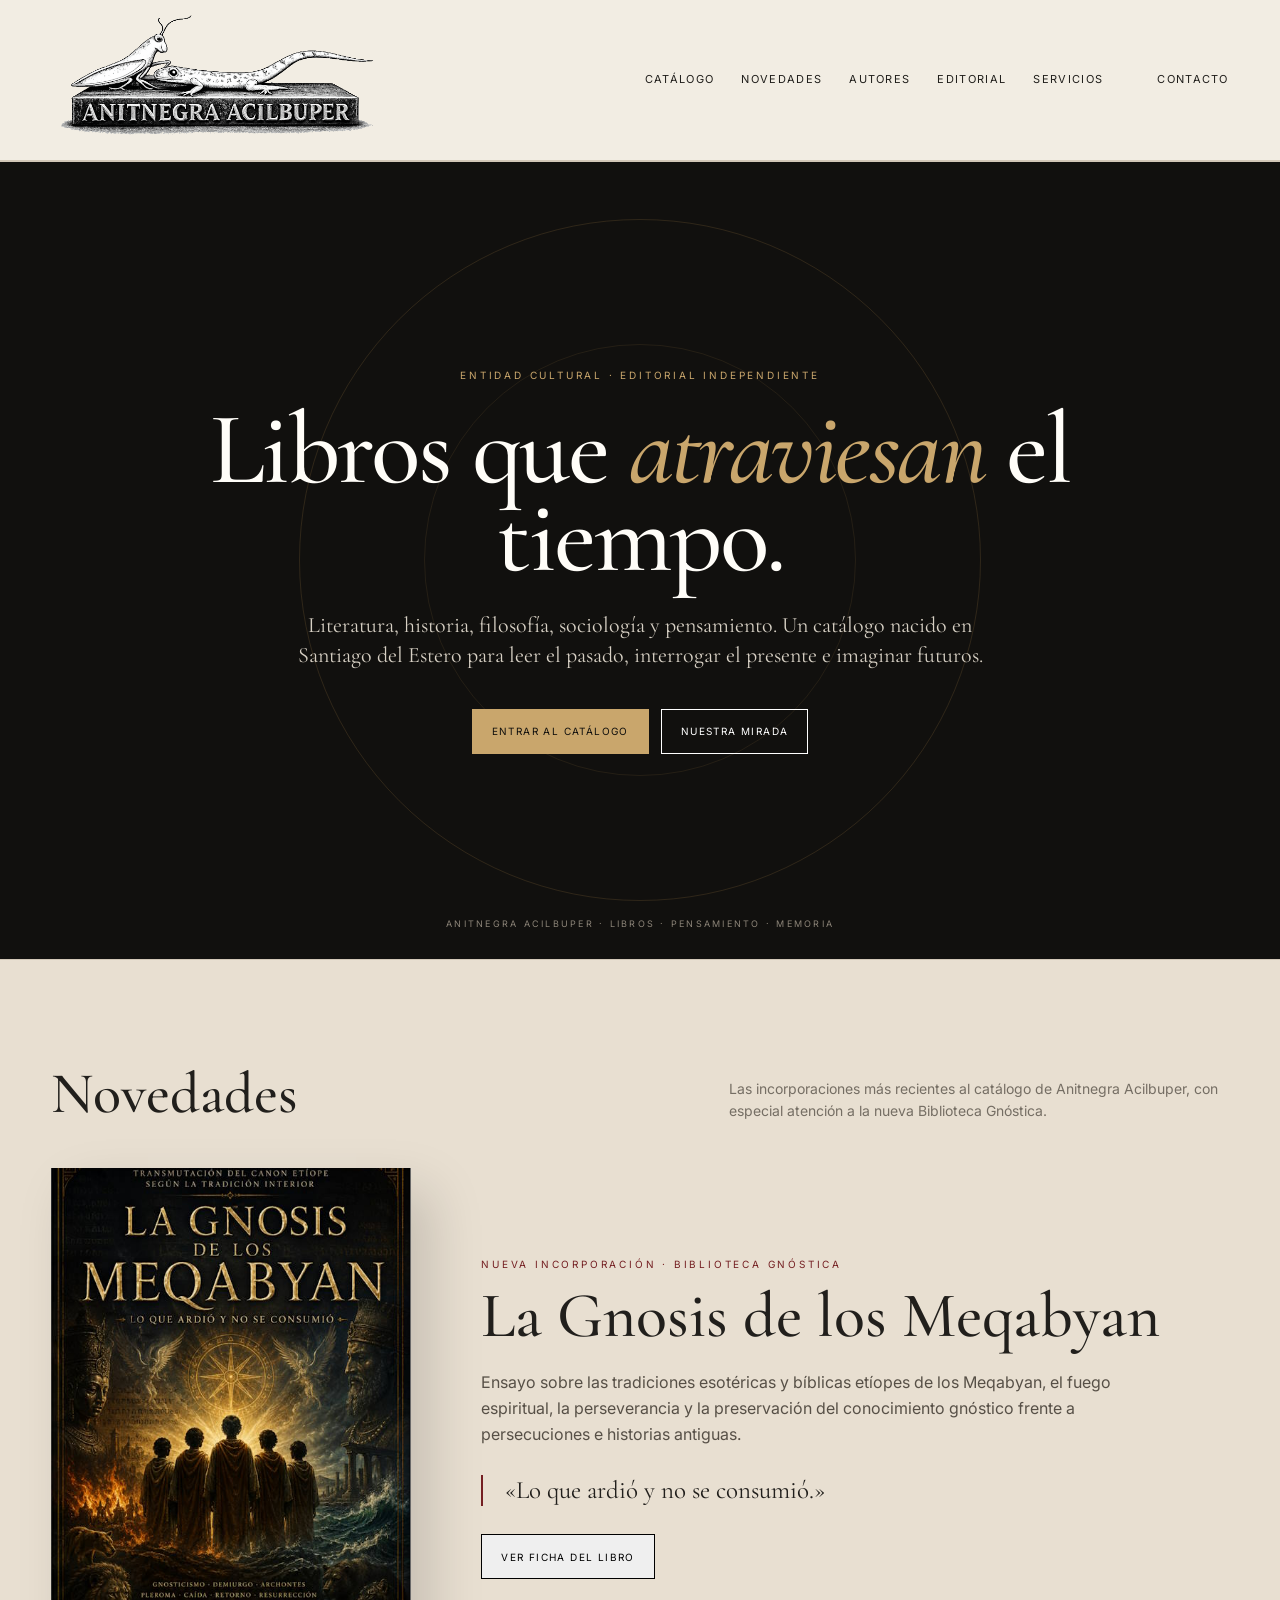
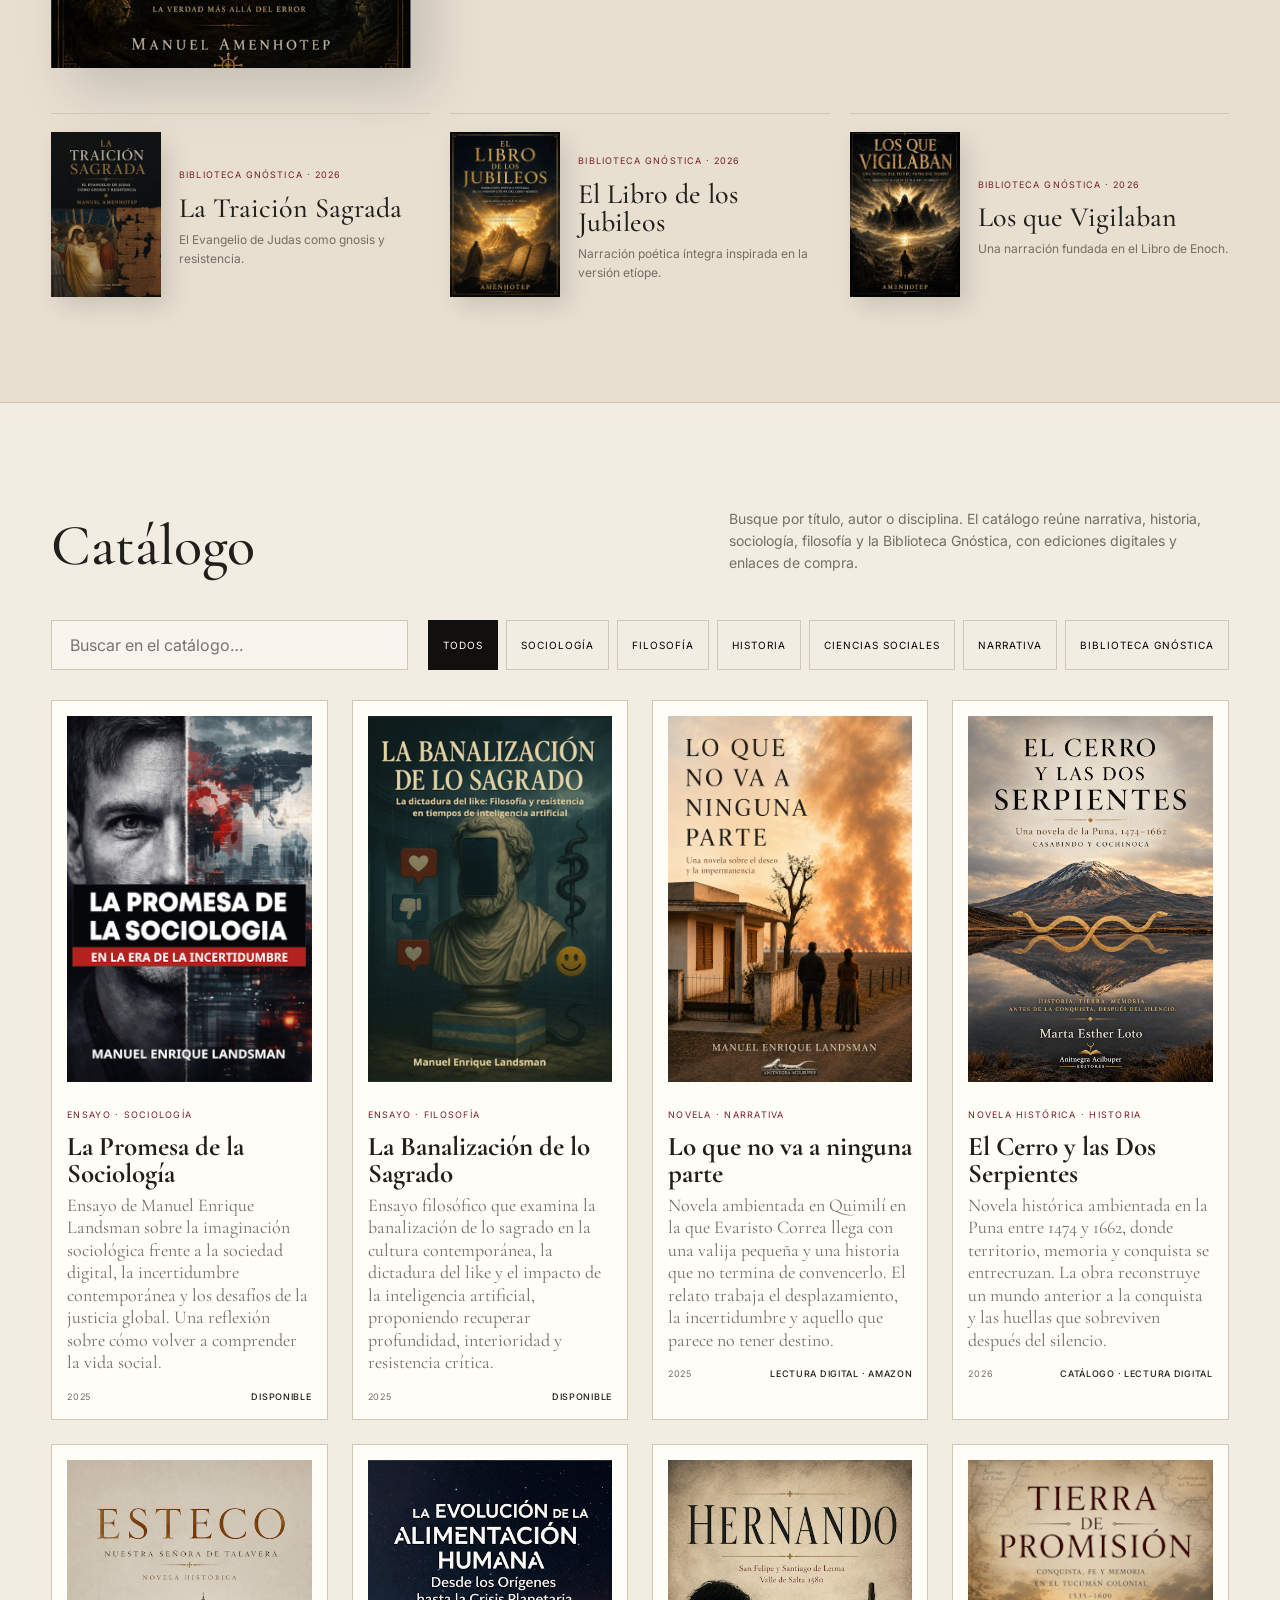
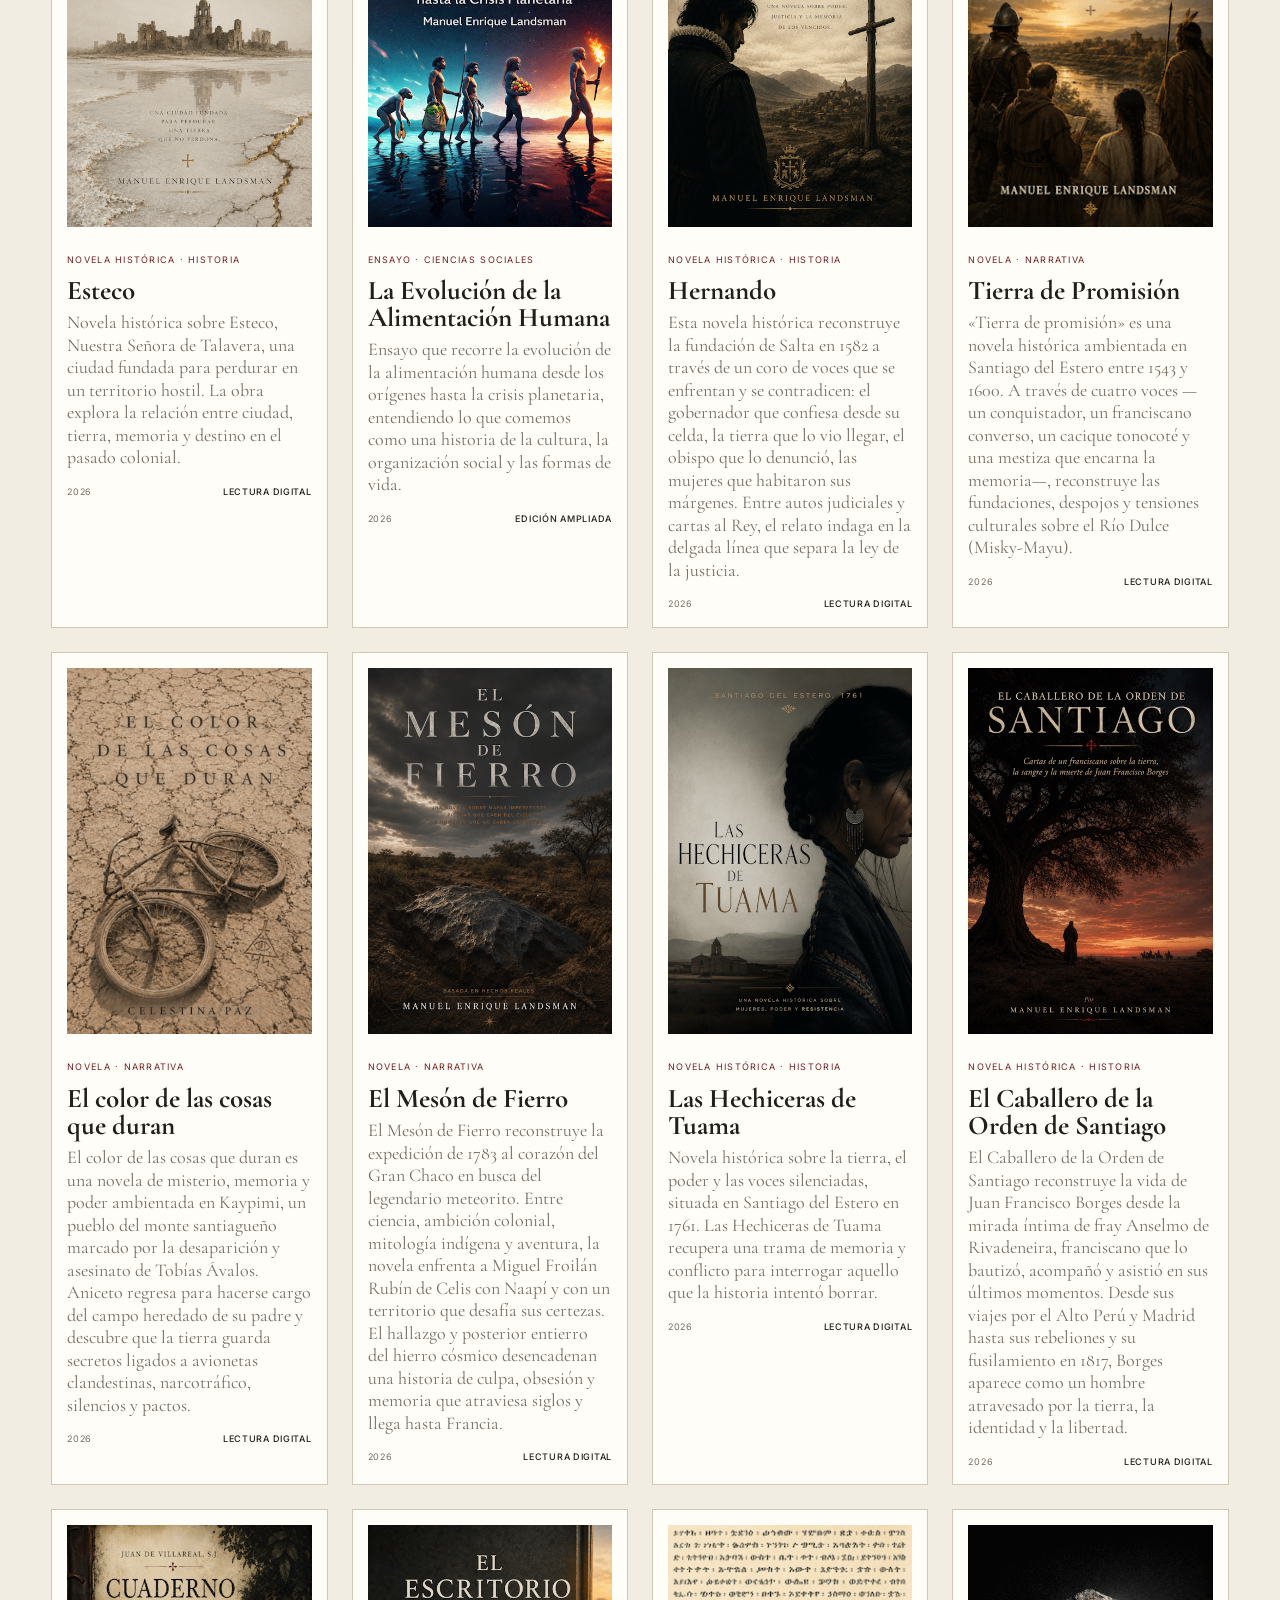
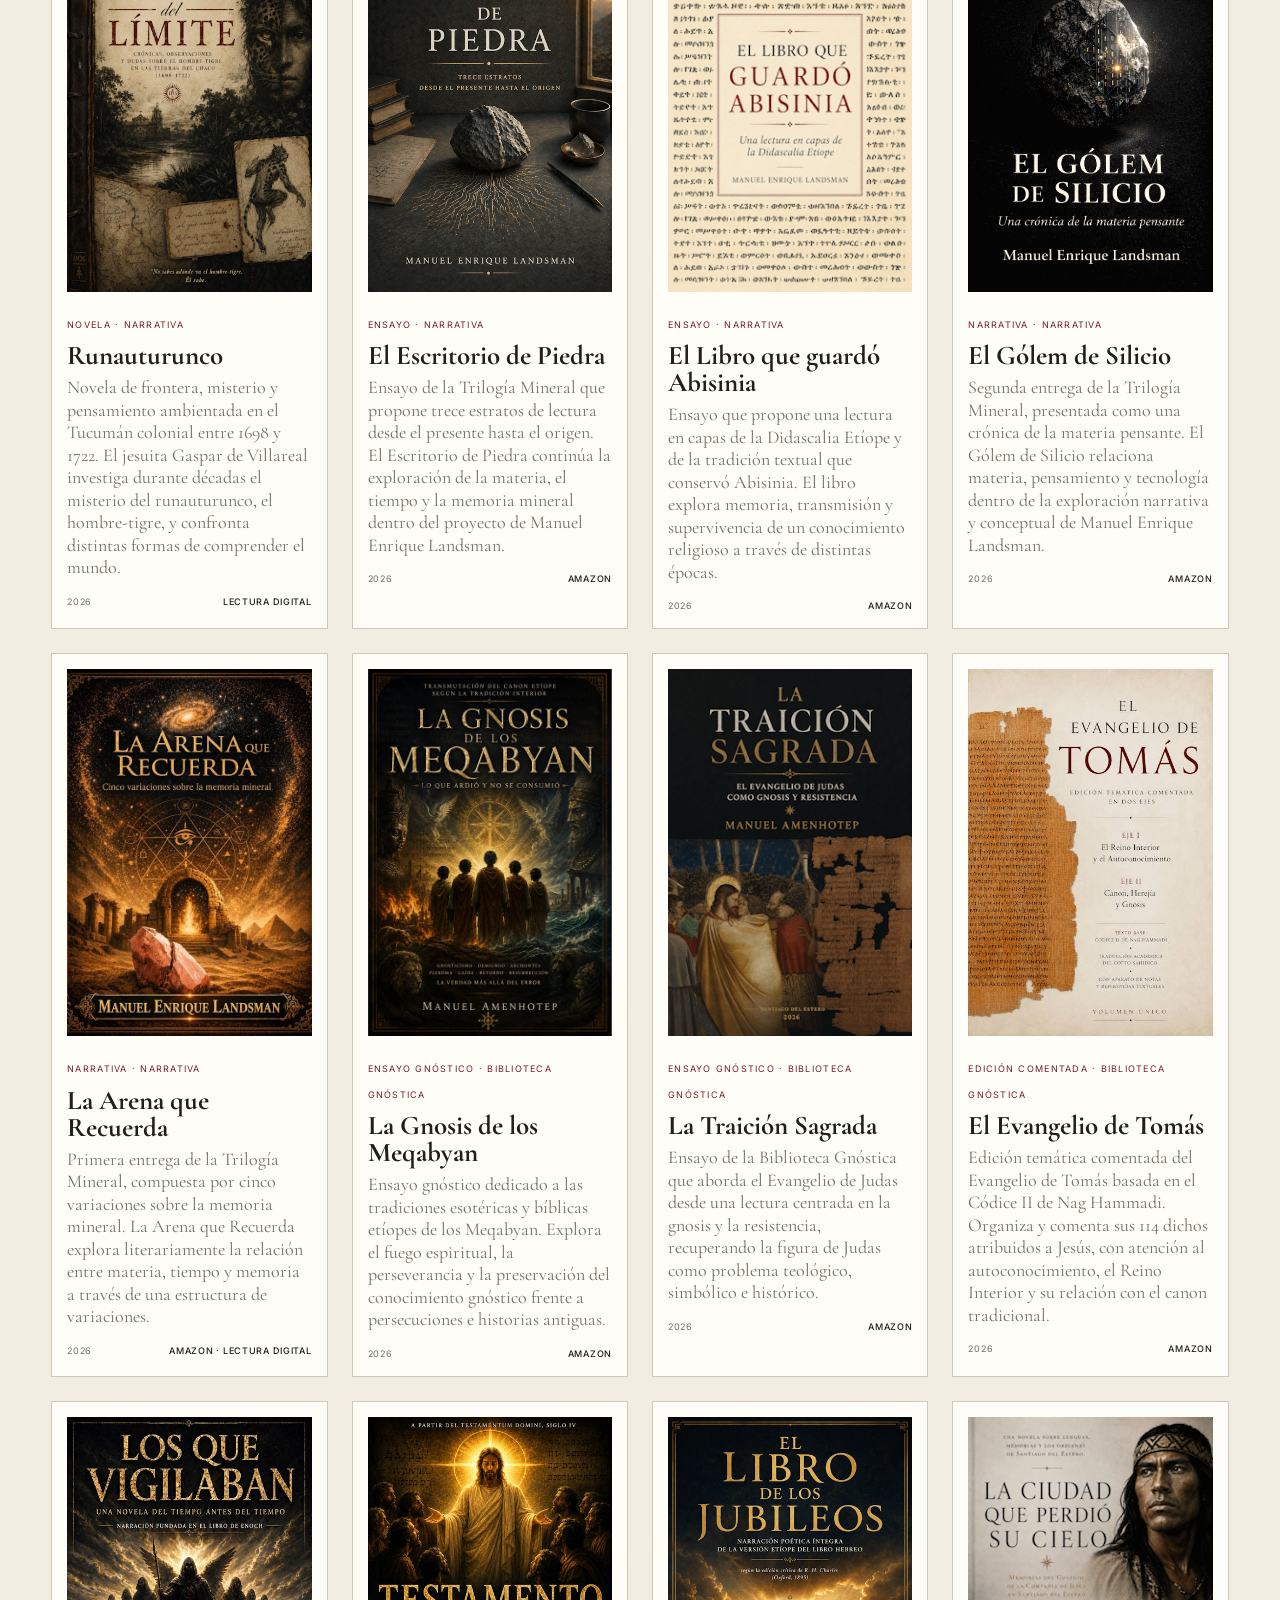
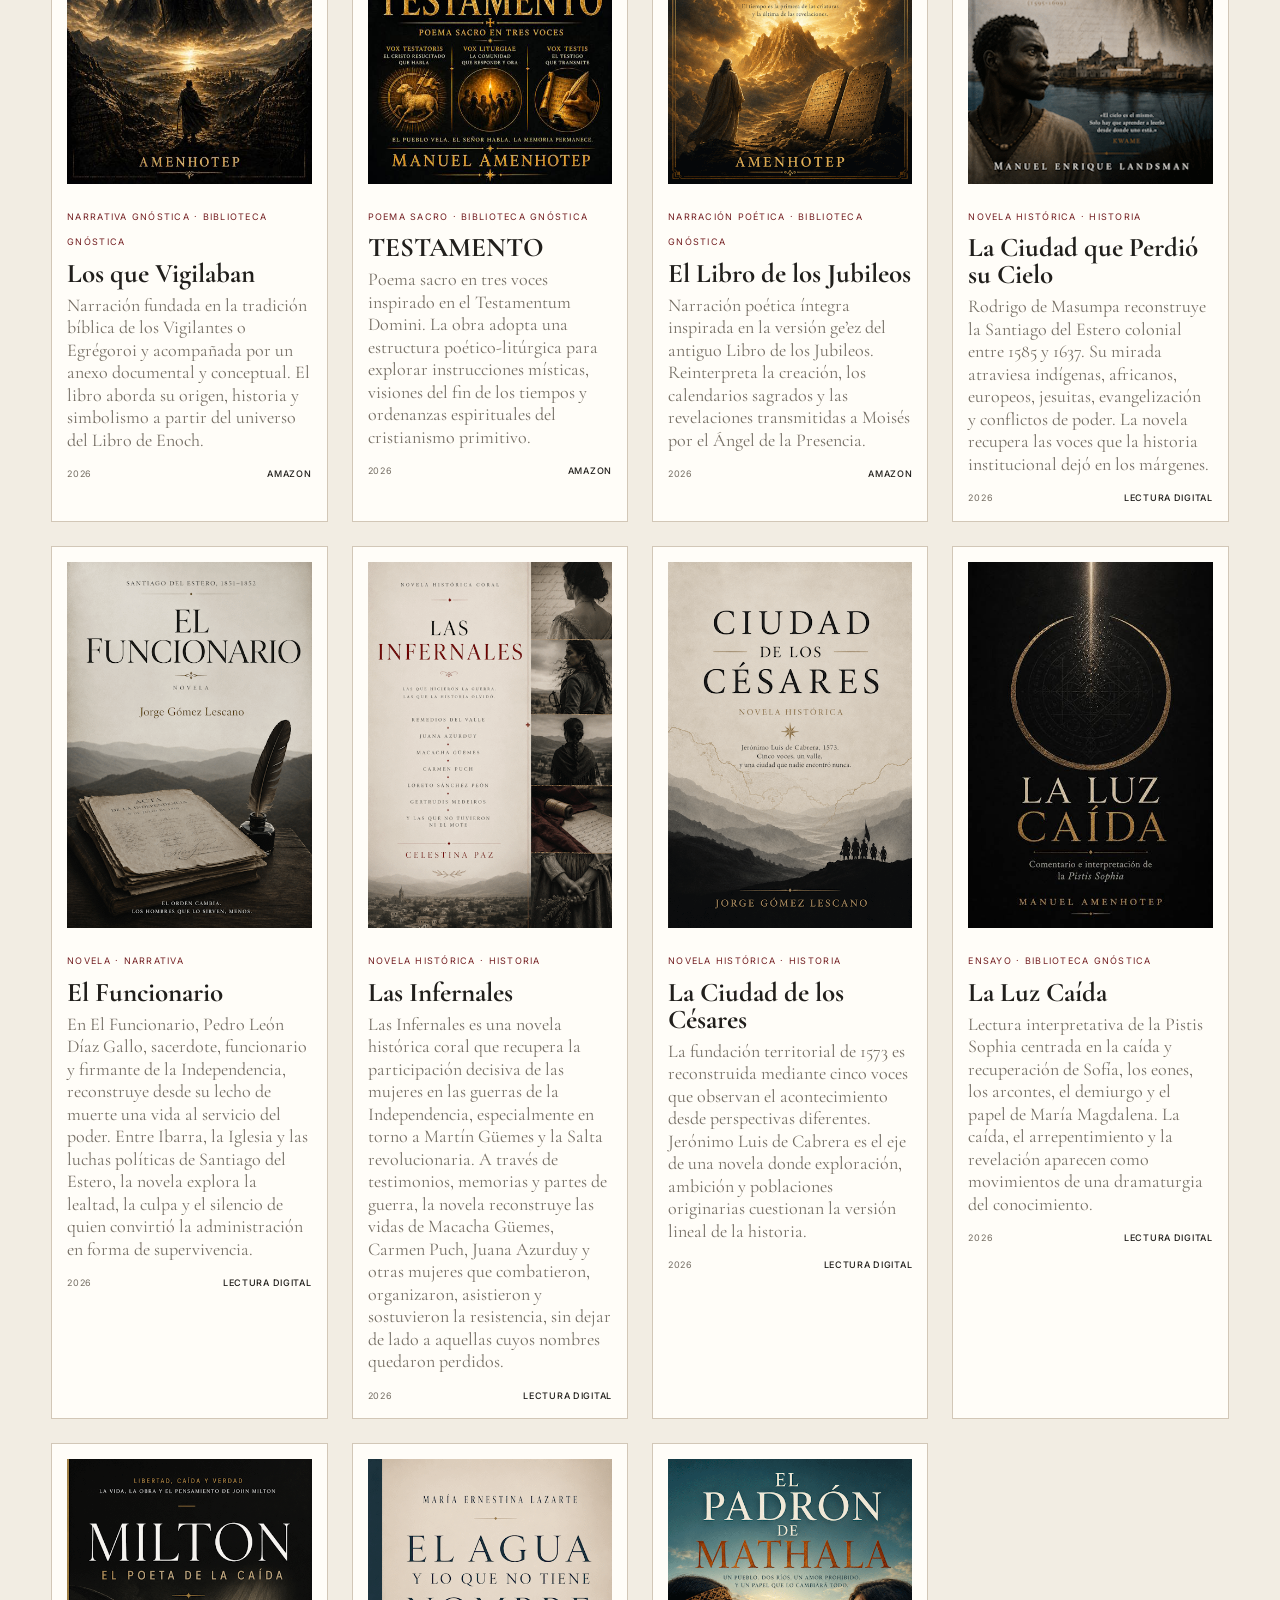
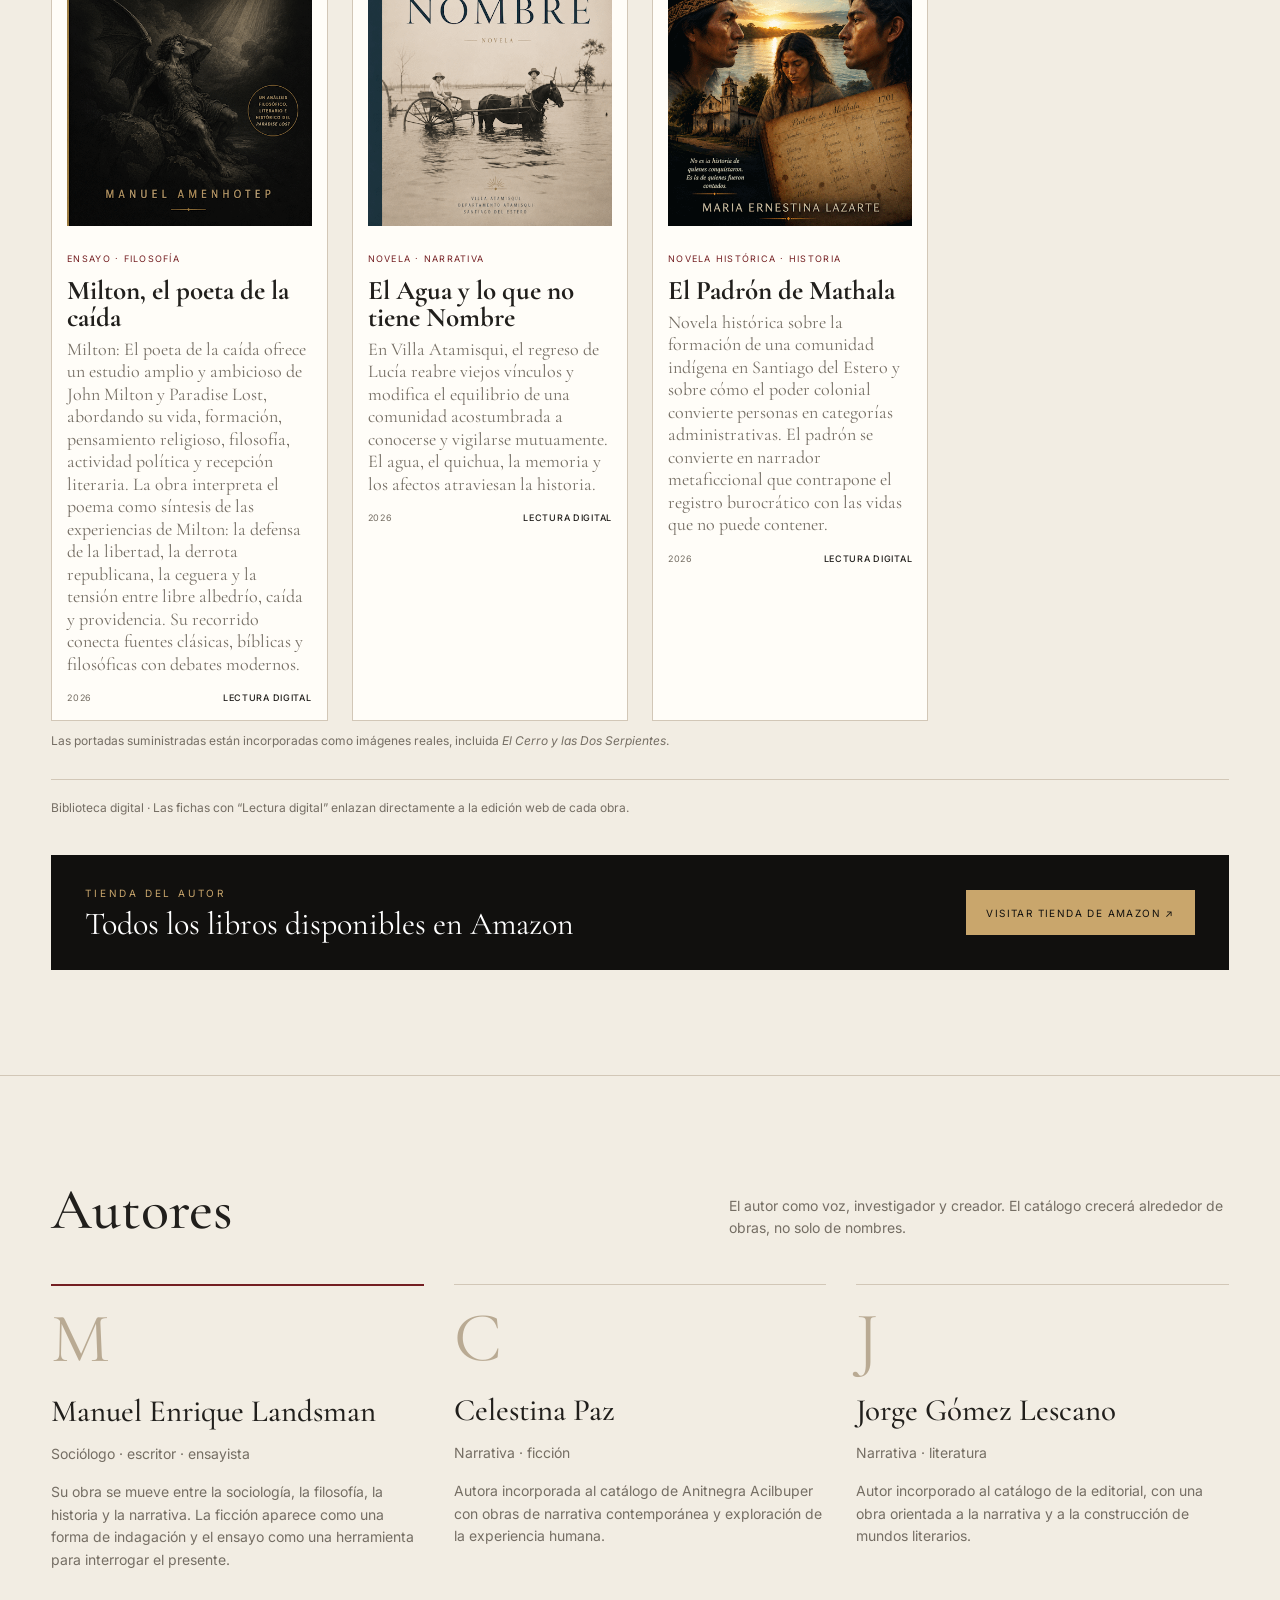
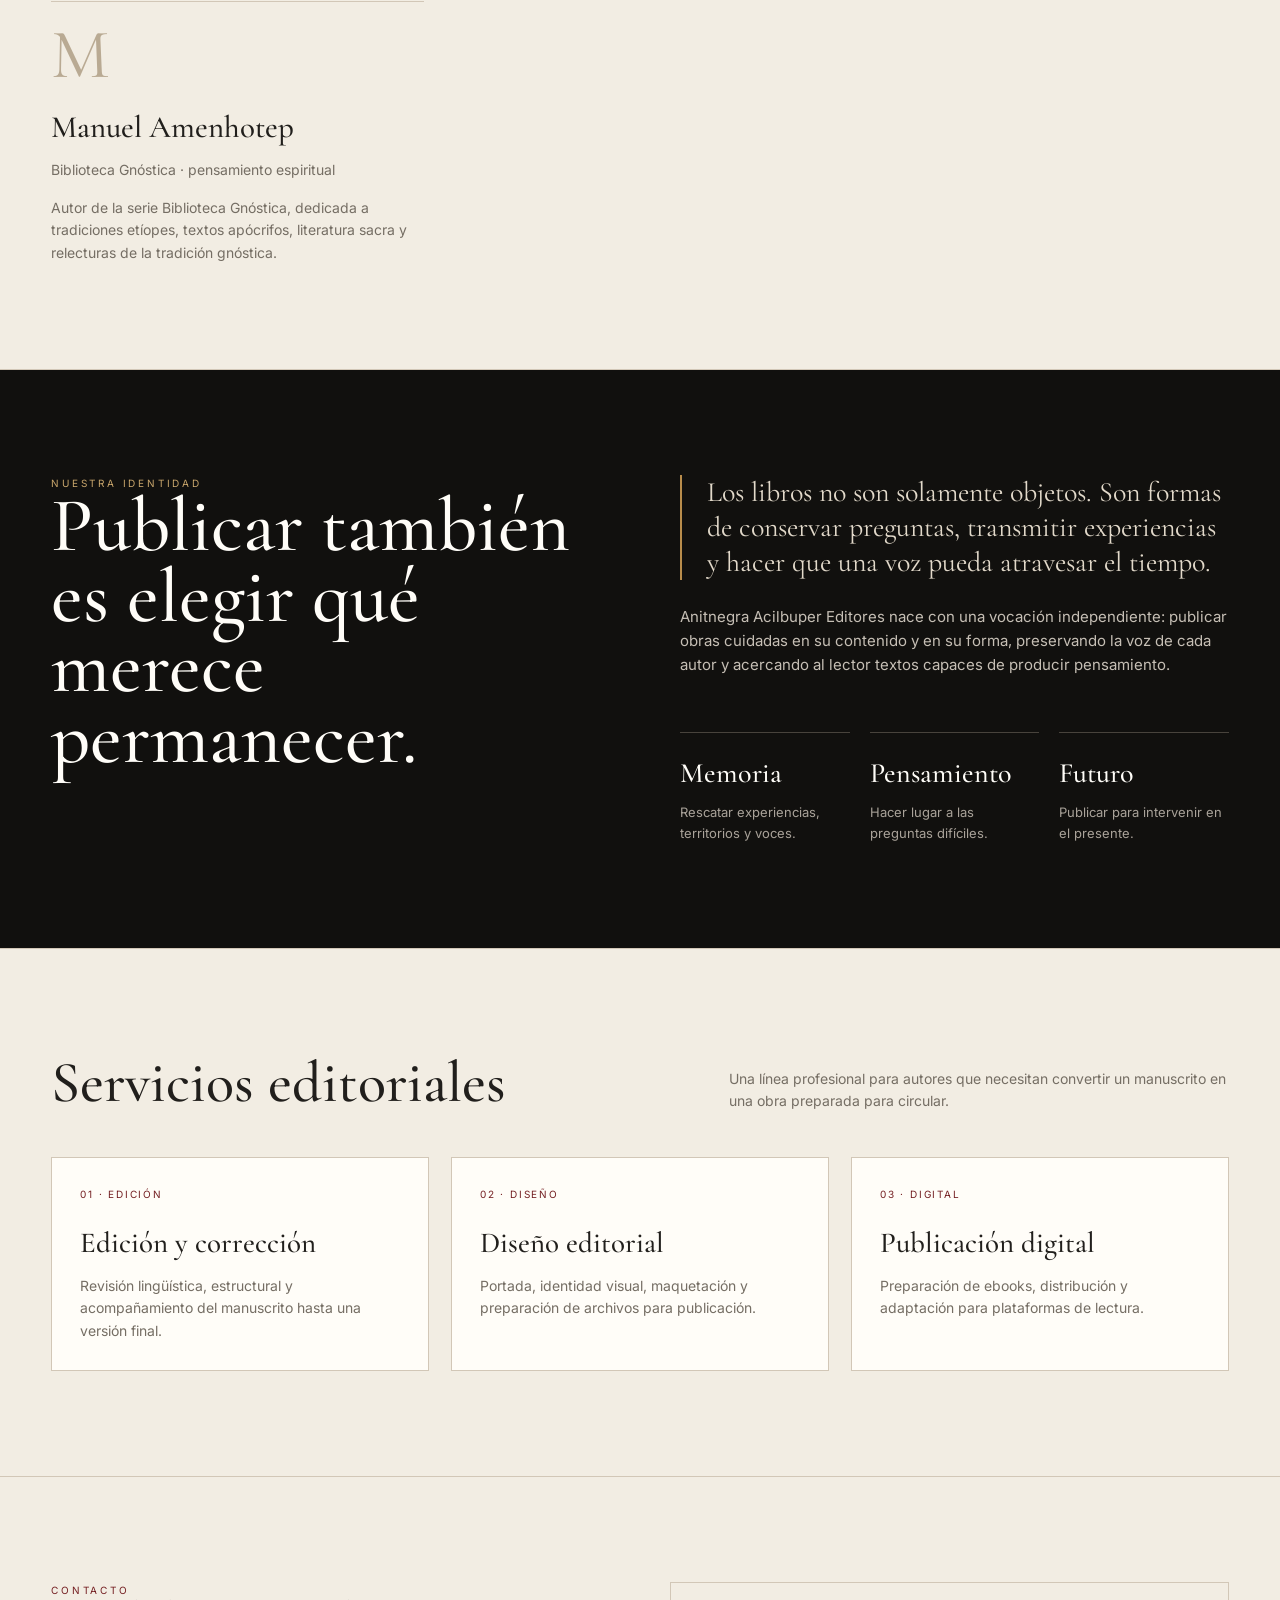
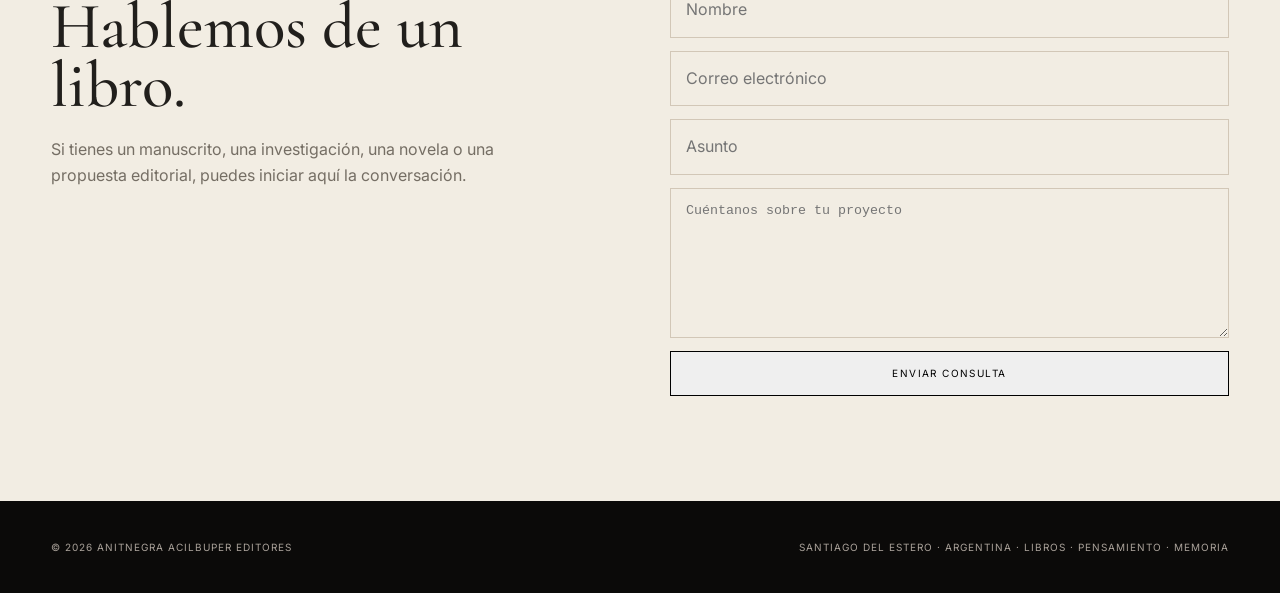
==== commit 95b01d21: "Add files via upload" ====
--- a/index.html
+++ b/index.html
@@ -505,7 +505,7 @@
 <div class="toast" id="toast" role="status"></div>
 
 <script>
-const BOOKS = [{"id":"promesa","title":"La Promesa de la Sociología en la Era de la Incertidumbre","short":"La Promesa de la Sociología","author":"Manuel Enrique Landsman","category":"Sociología","type":"Ensayo","year":"2025","status":"Disponible","cover":"assets/la-promesa-de-la-sociologia.png","description":"Ensayo de Manuel Enrique Landsman sobre la imaginación sociológica frente a la sociedad digital, la incertidumbre contemporánea y los desafíos de la justicia global. Una reflexión sobre cómo volver a comprender la vida social.","quote":"Comprender el presente exige recuperar la imaginación sociológica.","link":"https://amzn.eu/d/0632lVz8","publicationOrder":1},{"id":"banalizacion","title":"La Banalización de lo Sagrado","short":"La Banalización de lo Sagrado","author":"Manuel Enrique Landsman","category":"Filosofía","type":"Ensayo","year":"2025","status":"Disponible","cover":"assets/la-banalizacion-de-lo-sagrado.png","description":"Ensayo filosófico que examina la banalización de lo sagrado en la cultura contemporánea, la dictadura del like y el impacto de la inteligencia artificial, proponiendo recuperar profundidad, interioridad y resistencia crítica.","quote":"El alma no necesita optimización: necesita profundidad.","link":"https://a.co/d/02BedM09","publicationOrder":2},{"id":"lo-que-no-va","title":"Lo que no va a ninguna parte","short":"Lo que no va a ninguna parte","author":"Manuel Enrique Landsman","category":"Narrativa","type":"Novela","year":"2025","status":"Lectura digital","cover":"assets/lo-que-no-va-a-ninguna-parte.png","description":"Novela ambientada en Quimilí en la que Evaristo Correa llega con una valija pequeña y una historia que no termina de convencerlo. El relato trabaja el desplazamiento, la incertidumbre y aquello que parece no tener destino.","quote":"Esto no empezó. Probablemente no termina. Es suficiente.","link":"https://lo-que-no-va-a-ninguna-parte-ebook.netlify.app/","publicationOrder":3},{"id":"cerro","title":"El Cerro y las Dos Serpientes","short":"El Cerro y las Dos Serpientes","author":"Marta Esther Loto","category":"Historia","type":"Novela histórica","year":"2026","status":"Catálogo · Lectura digital","cover":"assets/cerro-serpientes.png","description":"Novela histórica ambientada en la Puna entre 1474 y 1662, donde territorio, memoria y conquista se entrecruzan. La obra reconstruye un mundo anterior a la conquista y las huellas que sobreviven después del silencio.","quote":"Historia. Tierra. Memoria.","link":"https://el-cerro-y-las-dos-serpientes.netlify.app/","publicationOrder":4},{"id":"esteco","title":"Esteco — Nuestra Señora de Talavera","short":"Esteco","author":"Manuel Enrique Landsman","category":"Historia","type":"Novela histórica","year":"2026","status":"Lectura digital","cover":"assets/esteco.png","description":"Novela histórica sobre Esteco, Nuestra Señora de Talavera, una ciudad fundada para perdurar en un territorio hostil. La obra explora la relación entre ciudad, tierra, memoria y destino en el pasado colonial.","quote":"Una ciudad fundada para perdurar. Una tierra que no perdona.","link":"https://esteco-ebook.netlify.app/","publicationOrder":5},{"id":"alimentacion","title":"La Evolución de la Alimentación Humana","short":"La Evolución de la Alimentación Humana","author":"Manuel Enrique Landsman","category":"Ciencias sociales","type":"Ensayo","year":"2026","status":"Edición ampliada","cover":"assets/la-evolucion-de-la-alimentacion-humana.png","description":"Ensayo que recorre la evolución de la alimentación humana desde los orígenes hasta la crisis planetaria, entendiendo lo que comemos como una historia de la cultura, la organización social y las formas de vida.","quote":"La historia de lo que comemos es, en el fondo, la historia de quiénes somos.","link":"https://la-evolucion-de-la-alimentacion.netlify.app/","publicationOrder":6},{"id":"hernando","title":"Hernando","short":"Hernando","author":"Manuel Enrique Landsman","category":"Historia","type":"Novela histórica","year":"2026","status":"Lectura digital","cover":"assets/hernando.png","description":"Esta novela histórica reconstruye la fundación de Salta en 1582 a través de un coro de voces que se enfrentan y se contradicen: el gobernador que confiesa desde su celda, la tierra que lo vio llegar, el obispo que lo denunció, las mujeres que habitaron sus márgenes. Entre autos judiciales y cartas al Rey, el relato indaga en la delgada línea que separa la ley de la justicia.","quote":"Una reflexión lúcida sobre la culpa, el olvido y lo que realmente perdura.","link":"https://hernando-ebook.netlify.app/","publicationOrder":7},{"id":"tierra-promision","title":"Tierra de Promisión","short":"Tierra de Promisión","author":"Manuel Enrique Landsman","category":"Narrativa","type":"Novela","year":"2026","status":"Lectura digital","cover":"assets/tierra-de-promision.png","description":"«Tierra de promisión» es una novela histórica ambientada en Santiago del Estero entre 1543 y 1600. A través de cuatro voces —un conquistador, un franciscano converso, un cacique tonocoté y una mestiza que encarna la memoria—, reconstruye las fundaciones, despojos y tensiones culturales sobre el Río Dulce (Misky-Mayu).","quote":"Nombre y dignidad a quienes la historia oficial pretendió olvidar.","link":"https://tierradepromision-ebook.netlify.app/","publicationOrder":8},{"id":"color-cosas","title":"El color de las cosas que duran","short":"El color de las cosas que duran","author":"Celestina Paz","category":"Narrativa","type":"Novela","year":"2026","status":"Lectura digital","cover":"assets/el-color-de-las-cosas-que-duran.png","description":"El color de las cosas que duran es una novela de misterio, memoria y poder ambientada en Kaypimi, un pueblo del monte santiagueño marcado por la desaparición y asesinato de Tobías Ávalos. Aniceto regresa para hacerse cargo del campo heredado de su padre y descubre que la tierra guarda secretos ligados a avionetas clandestinas, narcotráfico, silencios y pactos.","quote":"Una verdad que muchos prefieren mantener enterrada.","link":"https://el-color-de-las-cosas-que-duran.netlify.app/","publicationOrder":9},{"id":"meson","title":"El Mesón de Fierro","short":"El Mesón de Fierro","author":"Manuel Enrique Landsman","category":"Narrativa","type":"Novela","year":"2026","status":"Lectura digital","cover":"assets/el-meson-de-fierro.png","description":"El Mesón de Fierro reconstruye la expedición de 1783 al corazón del Gran Chaco en busca del legendario meteorito. Entre ciencia, ambición colonial, mitología indígena y aventura, la novela enfrenta a Miguel Froilán Rubín de Celis con Naapí y con un territorio que desafía sus certezas. El hallazgo y posterior entierro del hierro cósmico desencadenan una historia de culpa, obsesión y memoria que atraviesa siglos y llega hasta Francia.","quote":"¿Quién tiene derecho a poseer aquello que pertenece al cielo?","link":"https://el-meson-de-fierro.netlify.app/","publicationOrder":10},{"id":"hechiceras","title":"Las Hechiceras de Tuama","short":"Las Hechiceras de Tuama","author":"Romina Melisa Wagner","category":"Historia","type":"Novela histórica","year":"2026","status":"Lectura digital","cover":"assets/las-hechiceras-de-tuama.png","description":"Novela histórica sobre la tierra, el poder y las voces silenciadas, situada en Santiago del Estero en 1761. Las Hechiceras de Tuama recupera una trama de memoria y conflicto para interrogar aquello que la historia intentó borrar.","quote":"La tierra también guarda lo que los hombres intentaron borrar.","link":"https://las-hechiceras-de-tuama.netlify.app/","publicationOrder":11},{"id":"caballero","title":"El Caballero de la Orden de Santiago","short":"El Caballero de la Orden de Santiago","author":"Manuel Enrique Landsman","category":"Historia","type":"Novela histórica","year":"2026","status":"Lectura digital","cover":"assets/el-caballero-de-la-orden-de-santiago.png","description":"El Caballero de la Orden de Santiago reconstruye la vida de Juan Francisco Borges desde la mirada íntima de fray Anselmo de Rivadeneira, franciscano que lo bautizó, acompañó y asistió en sus últimos momentos. Desde sus viajes por el Alto Perú y Madrid hasta sus rebeliones y su fusilamiento en 1817, Borges aparece como un hombre atravesado por la tierra, la identidad y la libertad.","quote":"La memoria frente al poder.","link":"https://el-caballero-de-la-orden-de-santiago.netlify.app/","publicationOrder":12},{"id":"runauturunco","title":"Runauturunco","short":"Runauturunco","author":"Manuel Enrique Landsman","category":"Narrativa","type":"Novela","year":"2026","status":"Lectura digital","cover":"assets/runauturunco.png","description":"Novela de frontera, misterio y pensamiento ambientada en el Tucumán colonial entre 1698 y 1722. El jesuita Gaspar de Villareal investiga durante décadas el misterio del runauturunco, el hombre-tigre, y confronta distintas formas de comprender el mundo.","quote":"Una voz más dentro del territorio narrativo de la editorial.","link":"https://runauturunco-ebook.netlify.app/","publicationOrder":13},{"id":"escritorio","title":"El Escritorio de Piedra: Trece estratos desde el presente hasta el origen (Trilogía Mineral nº 3)","short":"El Escritorio de Piedra","author":"Manuel Enrique Landsman","category":"Narrativa","type":"Ensayo","year":"2026","status":"Amazon","cover":"assets/el-escritorio-de-piedra.png","description":"Ensayo de la Trilogía Mineral que propone trece estratos de lectura desde el presente hasta el origen. El Escritorio de Piedra continúa la exploración de la materia, el tiempo y la memoria mineral dentro del proyecto de Manuel Enrique Landsman.","quote":"Disponible a través de la tienda del autor en Amazon.","link":"https://www.amazon.com/s?k=El+Escritorio+de+Piedra+Manuel+Enrique+Landsman","publicationOrder":14},{"id":"abisinia","title":"El Libro que guardó Abisinia: Una lectura en capas de la Didascalia Etíope","short":"El Libro que guardó Abisinia","author":"Manuel Enrique Landsman","category":"Narrativa","type":"Ensayo","year":"2026","status":"Amazon","cover":"assets/el-libro-que-guardo-abisinia.png","description":"Ensayo que propone una lectura en capas de la Didascalia Etíope y de la tradición textual que conservó Abisinia. El libro explora memoria, transmisión y supervivencia de un conocimiento religioso a través de distintas épocas.","quote":"Disponible a través de la tienda del autor en Amazon.","link":"https://www.amazon.com/s?k=El+Libro+que+guardo+Abisinia+Manuel+Enrique+Landsman","publicationOrder":15},{"id":"golem","title":"El Gólem de Silicio: Una crónica de la materia pensante (Trilogía Mineral nº 2)","short":"El Gólem de Silicio","author":"Manuel Enrique Landsman","category":"Narrativa","type":"Narrativa","year":"2026","status":"Amazon","cover":"assets/el-golem-de-silicio.png","description":"Segunda entrega de la Trilogía Mineral, presentada como una crónica de la materia pensante. El Gólem de Silicio relaciona materia, pensamiento y tecnología dentro de la exploración narrativa y conceptual de Manuel Enrique Landsman.","quote":"Disponible a través de la tienda del autor en Amazon.","link":"https://www.amazon.com/s?k=El+Golem+de+Silicio+Manuel+Enrique+Landsman","publicationOrder":16},{"id":"arena","title":"La Arena que Recuerda: Cinco variaciones sobre la memoria mineral (Trilogía Mineral nº 1)","short":"La Arena que Recuerda","author":"Manuel Enrique Landsman","category":"Narrativa","type":"Narrativa","year":"2026","status":"Amazon · Lectura digital","cover":"assets/la-arena-que-recuerda.jpg","description":"Primera entrega de la Trilogía Mineral, compuesta por cinco variaciones sobre la memoria mineral. La Arena que Recuerda explora literariamente la relación entre materia, tiempo y memoria a través de una estructura de variaciones.","quote":"Disponible a través de la tienda del autor en Amazon.","link":"https://la-arena-que-recuerda.netlify.app/","publicationOrder":17,"amazonLink":"https://www.amazon.com/s?k=La+Arena+que+Recuerda+Manuel+Enrique+Landsman","digitalLink":"https://la-arena-que-recuerda.netlify.app/"},{"id":"gnosis-meqabyan","title":"La Gnosis de los Meqabyan: Lo que ardió y no se consumió","short":"La Gnosis de los Meqabyan","author":"Manuel Amenhotep","category":"Biblioteca Gnóstica","type":"Ensayo gnóstico","year":"2026","status":"Amazon","cover":"assets/la-gnosis-de-los-meqabyan.jpg","description":"Ensayo gnóstico dedicado a las tradiciones esotéricas y bíblicas etíopes de los Meqabyan. Explora el fuego espiritual, la perseverancia y la preservación del conocimiento gnóstico frente a persecuciones e historias antiguas.","quote":"Lo que ardió y no se consumió.","link":"https://www.amazon.com/s?k=La+Gnosis+de+los+Meqabyan+Manuel+Amenhotep","publicationOrder":18},{"id":"traicion-sagrada","title":"La Traición Sagrada: El Evangelio de Judas como gnosis y resistencia","short":"La Traición Sagrada","author":"Manuel Amenhotep","category":"Biblioteca Gnóstica","type":"Ensayo gnóstico","year":"2026","status":"Amazon","cover":"assets/la-traicion-sagrada.png","description":"Ensayo de la Biblioteca Gnóstica que aborda el Evangelio de Judas desde una lectura centrada en la gnosis y la resistencia, recuperando la figura de Judas como problema teológico, simbólico e histórico.","quote":"El Evangelio de Judas como gnosis y resistencia.","link":"https://www.amazon.com/s?k=La+Traicion+Sagrada+Manuel+Amenhotep","publicationOrder":19},{"id":"evangelio-tomas","title":"El Evangelio de Tomás. Edición Temática Comentada","short":"El Evangelio de Tomás","author":"Manuel Amenhotep","category":"Biblioteca Gnóstica","type":"Edición comentada","year":"2026","status":"Amazon","cover":"assets/evangelio-de-tomas.jpg","description":"Edición temática comentada del Evangelio de Tomás basada en el Códice II de Nag Hammadi. Organiza y comenta sus 114 dichos atribuidos a Jesús, con atención al autoconocimiento, el Reino Interior y su relación con el canon tradicional.","quote":"Autoconocimiento y Reino Interior.","link":"https://www.amazon.com/s?k=El+Evangelio+de+Tom%C3%A1s+Edici%C3%B3n+Tem%C3%A1tica+Comentada+Manuel+Amenhotep","publicationOrder":20},{"id":"los-que-vigilaban","title":"LOS QUE VIGILABAN: Narración fundada en el Libro de Enoch","short":"Los que Vigilaban","author":"Manuel Amenhotep","category":"Biblioteca Gnóstica","type":"Narrativa gnóstica","year":"2026","status":"Amazon","cover":"assets/los-que-vigilaban.jpg","description":"Narración fundada en la tradición bíblica de los Vigilantes o Egrégoroi y acompañada por un anexo documental y conceptual. El libro aborda su origen, historia y simbolismo a partir del universo del Libro de Enoch.","quote":"Los Vigilantes descendieron. La memoria permaneció.","link":"https://www.amazon.com/s?k=LOS+QUE+VIGILABAN+Manuel+Amenhotep","publicationOrder":21},{"id":"testamento","title":"TESTAMENTO: Poema sacro en tres voces a partir del Testamentum Domini","short":"TESTAMENTO","author":"Manuel Amenhotep","category":"Biblioteca Gnóstica","type":"Poema sacro","year":"2026","status":"Amazon","cover":"assets/CARATULA-testamento.jpg","description":"Poema sacro en tres voces inspirado en el Testamentum Domini. La obra adopta una estructura poético-litúrgica para explorar instrucciones místicas, visiones del fin de los tiempos y ordenanzas espirituales del cristianismo primitivo.","quote":"Tres voces para una memoria sagrada.","link":"https://www.amazon.com/s?k=TESTAMENTO+Poema+sacro+Manuel+Amenhotep","publicationOrder":22},{"id":"jubileos","title":"El Libro de los Jubileos: Narración poética íntegra de la versión etíope","short":"El Libro de los Jubileos","author":"Manuel Amenhotep","category":"Biblioteca Gnóstica","type":"Narración poética","year":"2026","status":"Amazon","cover":"assets/El_Libro_de_los_jubileos.png","description":"Narración poética íntegra inspirada en la versión ge’ez del antiguo Libro de los Jubileos. Reinterpreta la creación, los calendarios sagrados y las revelaciones transmitidas a Moisés por el Ángel de la Presencia.","quote":"Creación, calendario y revelación.","link":"https://www.amazon.com/s?k=El+Libro+de+los+Jubileos+Manuel+Amenhotep","publicationOrder":23},{"id":"ciudad-perdio-cielo","title":"La Ciudad que Perdió su Cielo","short":"La Ciudad que Perdió su Cielo","author":"Manuel Enrique Landsman","category":"Historia","type":"Novela histórica","year":"2026","status":"Lectura digital","cover":"assets/La_Ciudad_que_Perdio_su_Cielo.png","description":"Rodrigo de Masumpa reconstruye la Santiago del Estero colonial entre 1585 y 1637. Su mirada atraviesa indígenas, africanos, europeos, jesuitas, evangelización y conflictos de poder. La novela recupera las voces que la historia institucional dejó en los márgenes.","quote":"Una ciudad transformada por la conquista y la religión.","link":"https://la-ciudad-que-perdio-su-cielo.netlify.app/","publicationOrder":24},{"id":"funcionario","title":"El Funcionario","short":"El Funcionario","author":"Jorge Gómez Lescano","category":"Narrativa","type":"Novela","year":"2026","status":"Lectura digital","cover":"assets/el-funcionario.png","description":"En El Funcionario, Pedro León Díaz Gallo, sacerdote, funcionario y firmante de la Independencia, reconstruye desde su lecho de muerte una vida al servicio del poder. Entre Ibarra, la Iglesia y las luchas políticas de Santiago del Estero, la novela explora la lealtad, la culpa y el silencio de quien convirtió la administración en forma de supervivencia.","quote":"Una confesión histórica sobre el poder y sus deudas.","link":"https://el-funcionario.netlify.app/","publicationOrder":25},{"id":"infernales","title":"Las Infernales","short":"Las Infernales","author":"Celestina Paz","category":"Historia","type":"Novela histórica","year":"2026","status":"Lectura digital","cover":"assets/las-infernales.png","description":"Las Infernales es una novela histórica coral que recupera la participación decisiva de las mujeres en las guerras de la Independencia, especialmente en torno a Martín Güemes y la Salta revolucionaria. A través de testimonios, memorias y partes de guerra, la novela reconstruye las vidas de Macacha Güemes, Carmen Puch, Juana Azurduy y otras mujeres que combatieron, organizaron, asistieron y sostuvieron la resistencia, sin dejar de lado a aquellas cuyos nombres quedaron perdidos.","quote":"La guerra no fue solamente una empresa de hombres.","link":"https://las-infernales.netlify.app/","publicationOrder":26},{"id":"ciudad-cesares","title":"La Ciudad de los Césares: Jerónimo Luis de Cabrera, 1573","short":"La Ciudad de los Césares","author":"Jorge Gómez Lescano","category":"Historia","type":"Novela histórica","year":"2026","status":"Lectura digital","cover":"assets/ciudad-de-los-cesares.png","description":"La fundación territorial de 1573 es reconstruida mediante cinco voces que observan el acontecimiento desde perspectivas diferentes. Jerónimo Luis de Cabrera es el eje de una novela donde exploración, ambición y poblaciones originarias cuestionan la versión lineal de la historia.","quote":"Cinco voces, un valle, y una ciudad que nadie encontró nunca.","link":"https://ciudad-de-los-cesares.netlify.app/","publicationOrder":27},{"id":"luz-caida","title":"La Luz Caída: Comentario e interpretación de la Pistis Sophia","short":"La Luz Caída","author":"Manuel Amenhotep","category":"Biblioteca Gnóstica","type":"Ensayo","year":"2026","status":"Lectura digital","cover":"assets/la_luz-caida.jpeg","description":"Lectura interpretativa de la Pistis Sophia centrada en la caída y recuperación de Sofía, los eones, los arcontes, el demiurgo y el papel de María Magdalena. La caída, el arrepentimiento y la revelación aparecen como movimientos de una dramaturgia del conocimiento.","quote":"La caída y la revelación como una misma dramaturgia.","link":"https://la-luz-caida.netlify.app/","publicationOrder":28},{"id":"milton","title":"Milton, el poeta de la caída","short":"Milton, el poeta de la caída","author":"Manuel Amenhotep","category":"Filosofía","type":"Ensayo","year":"2026","status":"Lectura digital","cover":"assets/milton.png","description":"Milton: El poeta de la caída ofrece un estudio amplio y ambicioso de John Milton y Paradise Lost, abordando su vida, formación, pensamiento religioso, filosofía, actividad política y recepción literaria. La obra interpreta el poema como síntesis de las experiencias de Milton: la defensa de la libertad, la derrota republicana, la ceguera y la tensión entre libre albedrío, caída y providencia. Su recorrido conecta fuentes clásicas, bíblicas y filosóficas con debates modernos.","quote":"Por qué Paradise Lost sigue interpelando al lector contemporáneo.","link":"https://milton-el-poeta-de-la-caida.netlify.app/","publicationOrder":29},{"id":"agua-sin-nombre","title":"El Agua y lo que no tiene Nombre","short":"El Agua y lo que no tiene Nombre","author":"María Ernestina Lazarte","category":"Narrativa","type":"Novela","year":"2026","status":"Lectura digital","cover":"assets/el-agua-y-lo-que.png","description":"En Villa Atamisqui, el regreso de Lucía reabre viejos vínculos y modifica el equilibrio de una comunidad acostumbrada a conocerse y vigilarse mutuamente. El agua, el quichua, la memoria y los afectos atraviesan la historia.","quote":"El agua, el quichua y la memoria de un pueblo.","link":"https://el-agua-y-lo-que-no-tiene-nombre.netlify.app/","publicationOrder":30},{"id":"padron-mathala","title":"El Padrón de Mathala","short":"El Padrón de Mathala","author":"María Ernestina Lazarte","category":"Historia","type":"Novela histórica","year":"2026","status":"Lectura digital","cover":"assets/el-padron-de-mathala.png","description":"Novela histórica sobre la formación de una comunidad indígena en Santiago del Estero y sobre cómo el poder colonial convierte personas en categorías administrativas. El padrón se convierte en narrador metaficcional que contrapone el registro burocrático con las vidas que no puede contener.","quote":"El padrón no puede contener las vidas que registra.","link":"https://el-padron-de-mathala.netlify.app/","publicationOrder":31}];
+const BOOKS = [{"id":"promesa","title":"La Promesa de la Sociología en la Era de la Incertidumbre","short":"La Promesa de la Sociología","author":"Manuel Enrique Landsman","category":"Sociología","type":"Ensayo","year":"2025","status":"Disponible","cover":"assets/la-promesa-de-la-sociologia.png","description":"Ensayo de Manuel Enrique Landsman sobre la imaginación sociológica frente a la sociedad digital, la incertidumbre contemporánea y los desafíos de la justicia global. Una reflexión sobre cómo volver a comprender la vida social.","quote":"Comprender el presente exige recuperar la imaginación sociológica.","link":"https://amzn.eu/d/0632lVz8","publicationOrder":1},{"id":"banalizacion","title":"La Banalización de lo Sagrado","short":"La Banalización de lo Sagrado","author":"Manuel Enrique Landsman","category":"Filosofía","type":"Ensayo","year":"2025","status":"Disponible","cover":"assets/la-banalizacion-de-lo-sagrado.png","description":"Ensayo filosófico que examina la banalización de lo sagrado en la cultura contemporánea, la dictadura del like y el impacto de la inteligencia artificial, proponiendo recuperar profundidad, interioridad y resistencia crítica.","quote":"El alma no necesita optimización: necesita profundidad.","link":"https://a.co/d/02BedM09","publicationOrder":2},{"id":"lo-que-no-va","title":"Lo que no va a ninguna parte","short":"Lo que no va a ninguna parte","author":"Manuel Enrique Landsman","category":"Narrativa","type":"Novela","year":"2025","status":"Lectura digital · Amazon","cover":"assets/lo-que-no-va-a-ninguna-parte.png","description":"Novela ambientada en Quimilí en la que Evaristo Correa llega con una valija pequeña y una historia que no termina de convencerlo. El relato trabaja el desplazamiento, la incertidumbre y aquello que parece no tener destino.","quote":"Esto no empezó. Probablemente no termina. Es suficiente.","link":"https://lo-que-no-va-a-ninguna-parte-ebook.netlify.app/","publicationOrder":3,"amazonLink":"https://a.co/d/0dnd244d","digitalLink":"https://lo-que-no-va-a-ninguna-parte-ebook.netlify.app/"},{"id":"cerro","title":"El Cerro y las Dos Serpientes","short":"El Cerro y las Dos Serpientes","author":"Marta Esther Loto","category":"Historia","type":"Novela histórica","year":"2026","status":"Catálogo · Lectura digital","cover":"assets/cerro-serpientes.png","description":"Novela histórica ambientada en la Puna entre 1474 y 1662, donde territorio, memoria y conquista se entrecruzan. La obra reconstruye un mundo anterior a la conquista y las huellas que sobreviven después del silencio.","quote":"Historia. Tierra. Memoria.","link":"https://el-cerro-y-las-dos-serpientes.netlify.app/","publicationOrder":4},{"id":"esteco","title":"Esteco — Nuestra Señora de Talavera","short":"Esteco","author":"Manuel Enrique Landsman","category":"Historia","type":"Novela histórica","year":"2026","status":"Lectura digital","cover":"assets/esteco.png","description":"Novela histórica sobre Esteco, Nuestra Señora de Talavera, una ciudad fundada para perdurar en un territorio hostil. La obra explora la relación entre ciudad, tierra, memoria y destino en el pasado colonial.","quote":"Una ciudad fundada para perdurar. Una tierra que no perdona.","link":"https://esteco-ebook.netlify.app/","publicationOrder":5},{"id":"alimentacion","title":"La Evolución de la Alimentación Humana","short":"La Evolución de la Alimentación Humana","author":"Manuel Enrique Landsman","category":"Ciencias sociales","type":"Ensayo","year":"2026","status":"Edición ampliada","cover":"assets/la-evolucion-de-la-alimentacion-humana.png","description":"Ensayo que recorre la evolución de la alimentación humana desde los orígenes hasta la crisis planetaria, entendiendo lo que comemos como una historia de la cultura, la organización social y las formas de vida.","quote":"La historia de lo que comemos es, en el fondo, la historia de quiénes somos.","link":"https://la-evolucion-de-la-alimentacion.netlify.app/","publicationOrder":6},{"id":"hernando","title":"Hernando","short":"Hernando","author":"Manuel Enrique Landsman","category":"Historia","type":"Novela histórica","year":"2026","status":"Lectura digital","cover":"assets/hernando.png","description":"Esta novela histórica reconstruye la fundación de Salta en 1582 a través de un coro de voces que se enfrentan y se contradicen: el gobernador que confiesa desde su celda, la tierra que lo vio llegar, el obispo que lo denunció, las mujeres que habitaron sus márgenes. Entre autos judiciales y cartas al Rey, el relato indaga en la delgada línea que separa la ley de la justicia.","quote":"Una reflexión lúcida sobre la culpa, el olvido y lo que realmente perdura.","link":"https://hernando-ebook.netlify.app/","publicationOrder":7},{"id":"tierra-promision","title":"Tierra de Promisión","short":"Tierra de Promisión","author":"Manuel Enrique Landsman","category":"Narrativa","type":"Novela","year":"2026","status":"Lectura digital","cover":"assets/tierra-de-promision.png","description":"«Tierra de promisión» es una novela histórica ambientada en Santiago del Estero entre 1543 y 1600. A través de cuatro voces —un conquistador, un franciscano converso, un cacique tonocoté y una mestiza que encarna la memoria—, reconstruye las fundaciones, despojos y tensiones culturales sobre el Río Dulce (Misky-Mayu).","quote":"Nombre y dignidad a quienes la historia oficial pretendió olvidar.","link":"https://tierradepromision-ebook.netlify.app/","publicationOrder":8},{"id":"color-cosas","title":"El color de las cosas que duran","short":"El color de las cosas que duran","author":"Celestina Paz","category":"Narrativa","type":"Novela","year":"2026","status":"Lectura digital","cover":"assets/el-color-de-las-cosas-que-duran.png","description":"El color de las cosas que duran es una novela de misterio, memoria y poder ambientada en Kaypimi, un pueblo del monte santiagueño marcado por la desaparición y asesinato de Tobías Ávalos. Aniceto regresa para hacerse cargo del campo heredado de su padre y descubre que la tierra guarda secretos ligados a avionetas clandestinas, narcotráfico, silencios y pactos.","quote":"Una verdad que muchos prefieren mantener enterrada.","link":"https://el-color-de-las-cosas-que-duran.netlify.app/","publicationOrder":9},{"id":"meson","title":"El Mesón de Fierro","short":"El Mesón de Fierro","author":"Manuel Enrique Landsman","category":"Narrativa","type":"Novela","year":"2026","status":"Lectura digital","cover":"assets/el-meson-de-fierro.png","description":"El Mesón de Fierro reconstruye la expedición de 1783 al corazón del Gran Chaco en busca del legendario meteorito. Entre ciencia, ambición colonial, mitología indígena y aventura, la novela enfrenta a Miguel Froilán Rubín de Celis con Naapí y con un territorio que desafía sus certezas. El hallazgo y posterior entierro del hierro cósmico desencadenan una historia de culpa, obsesión y memoria que atraviesa siglos y llega hasta Francia.","quote":"¿Quién tiene derecho a poseer aquello que pertenece al cielo?","link":"https://el-meson-de-fierro.netlify.app/","publicationOrder":10},{"id":"hechiceras","title":"Las Hechiceras de Tuama","short":"Las Hechiceras de Tuama","author":"Romina Melisa Wagner","category":"Historia","type":"Novela histórica","year":"2026","status":"Lectura digital","cover":"assets/las-hechiceras-de-tuama.png","description":"Novela histórica sobre la tierra, el poder y las voces silenciadas, situada en Santiago del Estero en 1761. Las Hechiceras de Tuama recupera una trama de memoria y conflicto para interrogar aquello que la historia intentó borrar.","quote":"La tierra también guarda lo que los hombres intentaron borrar.","link":"https://las-hechiceras-de-tuama.netlify.app/","publicationOrder":11},{"id":"caballero","title":"El Caballero de la Orden de Santiago","short":"El Caballero de la Orden de Santiago","author":"Manuel Enrique Landsman","category":"Historia","type":"Novela histórica","year":"2026","status":"Lectura digital","cover":"assets/el-caballero-de-la-orden-de-santiago.png","description":"El Caballero de la Orden de Santiago reconstruye la vida de Juan Francisco Borges desde la mirada íntima de fray Anselmo de Rivadeneira, franciscano que lo bautizó, acompañó y asistió en sus últimos momentos. Desde sus viajes por el Alto Perú y Madrid hasta sus rebeliones y su fusilamiento en 1817, Borges aparece como un hombre atravesado por la tierra, la identidad y la libertad.","quote":"La memoria frente al poder.","link":"https://el-caballero-de-la-orden-de-santiago.netlify.app/","publicationOrder":12},{"id":"runauturunco","title":"Runauturunco","short":"Runauturunco","author":"Manuel Enrique Landsman","category":"Narrativa","type":"Novela","year":"2026","status":"Lectura digital","cover":"assets/runauturunco.png","description":"Novela de frontera, misterio y pensamiento ambientada en el Tucumán colonial entre 1698 y 1722. El jesuita Gaspar de Villareal investiga durante décadas el misterio del runauturunco, el hombre-tigre, y confronta distintas formas de comprender el mundo.","quote":"Una voz más dentro del territorio narrativo de la editorial.","link":"https://runauturunco-ebook.netlify.app/","publicationOrder":13},{"id":"escritorio","title":"El Escritorio de Piedra: Trece estratos desde el presente hasta el origen (Trilogía Mineral nº 3)","short":"El Escritorio de Piedra","author":"Manuel Enrique Landsman","category":"Narrativa","type":"Ensayo","year":"2026","status":"Amazon","cover":"assets/el-escritorio-de-piedra.png","description":"Ensayo de la Trilogía Mineral que propone trece estratos de lectura desde el presente hasta el origen. El Escritorio de Piedra continúa la exploración de la materia, el tiempo y la memoria mineral dentro del proyecto de Manuel Enrique Landsman.","quote":"Disponible a través de la tienda del autor en Amazon.","link":"https://www.amazon.com/s?k=El+Escritorio+de+Piedra+Manuel+Enrique+Landsman","publicationOrder":14},{"id":"abisinia","title":"El Libro que guardó Abisinia: Una lectura en capas de la Didascalia Etíope","short":"El Libro que guardó Abisinia","author":"Manuel Enrique Landsman","category":"Narrativa","type":"Ensayo","year":"2026","status":"Amazon","cover":"assets/el-libro-que-guardo-abisinia.png","description":"Ensayo que propone una lectura en capas de la Didascalia Etíope y de la tradición textual que conservó Abisinia. El libro explora memoria, transmisión y supervivencia de un conocimiento religioso a través de distintas épocas.","quote":"Disponible a través de la tienda del autor en Amazon.","link":"https://www.amazon.com/s?k=El+Libro+que+guardo+Abisinia+Manuel+Enrique+Landsman","publicationOrder":15},{"id":"golem","title":"El Gólem de Silicio: Una crónica de la materia pensante (Trilogía Mineral nº 2)","short":"El Gólem de Silicio","author":"Manuel Enrique Landsman","category":"Narrativa","type":"Narrativa","year":"2026","status":"Amazon","cover":"assets/el-golem-de-silicio.png","description":"Segunda entrega de la Trilogía Mineral, presentada como una crónica de la materia pensante. El Gólem de Silicio relaciona materia, pensamiento y tecnología dentro de la exploración narrativa y conceptual de Manuel Enrique Landsman.","quote":"Disponible a través de la tienda del autor en Amazon.","link":"https://www.amazon.com/s?k=El+Golem+de+Silicio+Manuel+Enrique+Landsman","publicationOrder":16},{"id":"arena","title":"La Arena que Recuerda: Cinco variaciones sobre la memoria mineral (Trilogía Mineral nº 1)","short":"La Arena que Recuerda","author":"Manuel Enrique Landsman","category":"Narrativa","type":"Narrativa","year":"2026","status":"Amazon · Lectura digital","cover":"assets/la-arena-que-recuerda.jpg","description":"Primera entrega de la Trilogía Mineral, compuesta por cinco variaciones sobre la memoria mineral. La Arena que Recuerda explora literariamente la relación entre materia, tiempo y memoria a través de una estructura de variaciones.","quote":"Disponible a través de la tienda del autor en Amazon.","link":"https://la-arena-que-recuerda.netlify.app/","publicationOrder":17,"amazonLink":"https://www.amazon.com/s?k=La+Arena+que+Recuerda+Manuel+Enrique+Landsman","digitalLink":"https://la-arena-que-recuerda.netlify.app/"},{"id":"gnosis-meqabyan","title":"La Gnosis de los Meqabyan: Lo que ardió y no se consumió","short":"La Gnosis de los Meqabyan","author":"Manuel Amenhotep","category":"Biblioteca Gnóstica","type":"Ensayo gnóstico","year":"2026","status":"Amazon","cover":"assets/la-gnosis-de-los-meqabyan.jpg","description":"Ensayo gnóstico dedicado a las tradiciones esotéricas y bíblicas etíopes de los Meqabyan. Explora el fuego espiritual, la perseverancia y la preservación del conocimiento gnóstico frente a persecuciones e historias antiguas.","quote":"Lo que ardió y no se consumió.","link":"https://www.amazon.com/s?k=La+Gnosis+de+los+Meqabyan+Manuel+Amenhotep","publicationOrder":18},{"id":"traicion-sagrada","title":"La Traición Sagrada: El Evangelio de Judas como gnosis y resistencia","short":"La Traición Sagrada","author":"Manuel Amenhotep","category":"Biblioteca Gnóstica","type":"Ensayo gnóstico","year":"2026","status":"Amazon","cover":"assets/la-traicion-sagrada.png","description":"Ensayo de la Biblioteca Gnóstica que aborda el Evangelio de Judas desde una lectura centrada en la gnosis y la resistencia, recuperando la figura de Judas como problema teológico, simbólico e histórico.","quote":"El Evangelio de Judas como gnosis y resistencia.","link":"https://www.amazon.com/s?k=La+Traicion+Sagrada+Manuel+Amenhotep","publicationOrder":19},{"id":"evangelio-tomas","title":"El Evangelio de Tomás. Edición Temática Comentada","short":"El Evangelio de Tomás","author":"Manuel Amenhotep","category":"Biblioteca Gnóstica","type":"Edición comentada","year":"2026","status":"Amazon","cover":"assets/evangelio-de-tomas.jpg","description":"Edición temática comentada del Evangelio de Tomás basada en el Códice II de Nag Hammadi. Organiza y comenta sus 114 dichos atribuidos a Jesús, con atención al autoconocimiento, el Reino Interior y su relación con el canon tradicional.","quote":"Autoconocimiento y Reino Interior.","link":"https://www.amazon.com/s?k=El+Evangelio+de+Tom%C3%A1s+Edici%C3%B3n+Tem%C3%A1tica+Comentada+Manuel+Amenhotep","publicationOrder":20},{"id":"los-que-vigilaban","title":"LOS QUE VIGILABAN: Narración fundada en el Libro de Enoch","short":"Los que Vigilaban","author":"Manuel Amenhotep","category":"Biblioteca Gnóstica","type":"Narrativa gnóstica","year":"2026","status":"Amazon","cover":"assets/los-que-vigilaban.jpg","description":"Narración fundada en la tradición bíblica de los Vigilantes o Egrégoroi y acompañada por un anexo documental y conceptual. El libro aborda su origen, historia y simbolismo a partir del universo del Libro de Enoch.","quote":"Los Vigilantes descendieron. La memoria permaneció.","link":"https://www.amazon.com/s?k=LOS+QUE+VIGILABAN+Manuel+Amenhotep","publicationOrder":21},{"id":"testamento","title":"TESTAMENTO: Poema sacro en tres voces a partir del Testamentum Domini","short":"TESTAMENTO","author":"Manuel Amenhotep","category":"Biblioteca Gnóstica","type":"Poema sacro","year":"2026","status":"Amazon","cover":"assets/CARATULA-testamento.jpg","description":"Poema sacro en tres voces inspirado en el Testamentum Domini. La obra adopta una estructura poético-litúrgica para explorar instrucciones místicas, visiones del fin de los tiempos y ordenanzas espirituales del cristianismo primitivo.","quote":"Tres voces para una memoria sagrada.","link":"https://www.amazon.com/s?k=TESTAMENTO+Poema+sacro+Manuel+Amenhotep","publicationOrder":22},{"id":"jubileos","title":"El Libro de los Jubileos: Narración poética íntegra de la versión etíope","short":"El Libro de los Jubileos","author":"Manuel Amenhotep","category":"Biblioteca Gnóstica","type":"Narración poética","year":"2026","status":"Amazon","cover":"assets/El_Libro_de_los_jubileos.png","description":"Narración poética íntegra inspirada en la versión ge’ez del antiguo Libro de los Jubileos. Reinterpreta la creación, los calendarios sagrados y las revelaciones transmitidas a Moisés por el Ángel de la Presencia.","quote":"Creación, calendario y revelación.","link":"https://www.amazon.com/s?k=El+Libro+de+los+Jubileos+Manuel+Amenhotep","publicationOrder":23},{"id":"ciudad-perdio-cielo","title":"La Ciudad que Perdió su Cielo","short":"La Ciudad que Perdió su Cielo","author":"Manuel Enrique Landsman","category":"Historia","type":"Novela histórica","year":"2026","status":"Lectura digital","cover":"assets/La_Ciudad_que_Perdio_su_Cielo.png","description":"Rodrigo de Masumpa reconstruye la Santiago del Estero colonial entre 1585 y 1637. Su mirada atraviesa indígenas, africanos, europeos, jesuitas, evangelización y conflictos de poder. La novela recupera las voces que la historia institucional dejó en los márgenes.","quote":"Una ciudad transformada por la conquista y la religión.","link":"https://la-ciudad-que-perdio-su-cielo.netlify.app/","publicationOrder":24},{"id":"funcionario","title":"El Funcionario","short":"El Funcionario","author":"Jorge Gómez Lescano","category":"Narrativa","type":"Novela","year":"2026","status":"Lectura digital","cover":"assets/el-funcionario.png","description":"En El Funcionario, Pedro León Díaz Gallo, sacerdote, funcionario y firmante de la Independencia, reconstruye desde su lecho de muerte una vida al servicio del poder. Entre Ibarra, la Iglesia y las luchas políticas de Santiago del Estero, la novela explora la lealtad, la culpa y el silencio de quien convirtió la administración en forma de supervivencia.","quote":"Una confesión histórica sobre el poder y sus deudas.","link":"https://el-funcionario.netlify.app/","publicationOrder":25},{"id":"infernales","title":"Las Infernales","short":"Las Infernales","author":"Celestina Paz","category":"Historia","type":"Novela histórica","year":"2026","status":"Lectura digital","cover":"assets/las-infernales.png","description":"Las Infernales es una novela histórica coral que recupera la participación decisiva de las mujeres en las guerras de la Independencia, especialmente en torno a Martín Güemes y la Salta revolucionaria. A través de testimonios, memorias y partes de guerra, la novela reconstruye las vidas de Macacha Güemes, Carmen Puch, Juana Azurduy y otras mujeres que combatieron, organizaron, asistieron y sostuvieron la resistencia, sin dejar de lado a aquellas cuyos nombres quedaron perdidos.","quote":"La guerra no fue solamente una empresa de hombres.","link":"https://las-infernales.netlify.app/","publicationOrder":26},{"id":"ciudad-cesares","title":"La Ciudad de los Césares: Jerónimo Luis de Cabrera, 1573","short":"La Ciudad de los Césares","author":"Jorge Gómez Lescano","category":"Historia","type":"Novela histórica","year":"2026","status":"Lectura digital","cover":"assets/ciudad-de-los-cesares.png","description":"La fundación territorial de 1573 es reconstruida mediante cinco voces que observan el acontecimiento desde perspectivas diferentes. Jerónimo Luis de Cabrera es el eje de una novela donde exploración, ambición y poblaciones originarias cuestionan la versión lineal de la historia.","quote":"Cinco voces, un valle, y una ciudad que nadie encontró nunca.","link":"https://ciudad-de-los-cesares.netlify.app/","publicationOrder":27},{"id":"luz-caida","title":"La Luz Caída: Comentario e interpretación de la Pistis Sophia","short":"La Luz Caída","author":"Manuel Amenhotep","category":"Biblioteca Gnóstica","type":"Ensayo","year":"2026","status":"Lectura digital","cover":"assets/la_luz-caida.jpeg","description":"Lectura interpretativa de la Pistis Sophia centrada en la caída y recuperación de Sofía, los eones, los arcontes, el demiurgo y el papel de María Magdalena. La caída, el arrepentimiento y la revelación aparecen como movimientos de una dramaturgia del conocimiento.","quote":"La caída y la revelación como una misma dramaturgia.","link":"https://la-luz-caida.netlify.app/","publicationOrder":28},{"id":"milton","title":"Milton, el poeta de la caída","short":"Milton, el poeta de la caída","author":"Manuel Amenhotep","category":"Filosofía","type":"Ensayo","year":"2026","status":"Lectura digital","cover":"assets/milton.png","description":"Milton: El poeta de la caída ofrece un estudio amplio y ambicioso de John Milton y Paradise Lost, abordando su vida, formación, pensamiento religioso, filosofía, actividad política y recepción literaria. La obra interpreta el poema como síntesis de las experiencias de Milton: la defensa de la libertad, la derrota republicana, la ceguera y la tensión entre libre albedrío, caída y providencia. Su recorrido conecta fuentes clásicas, bíblicas y filosóficas con debates modernos.","quote":"Por qué Paradise Lost sigue interpelando al lector contemporáneo.","link":"https://milton-el-poeta-de-la-caida.netlify.app/","publicationOrder":29},{"id":"agua-sin-nombre","title":"El Agua y lo que no tiene Nombre","short":"El Agua y lo que no tiene Nombre","author":"María Ernestina Lazarte","category":"Narrativa","type":"Novela","year":"2026","status":"Lectura digital","cover":"assets/el-agua-y-lo-que.png","description":"En Villa Atamisqui, el regreso de Lucía reabre viejos vínculos y modifica el equilibrio de una comunidad acostumbrada a conocerse y vigilarse mutuamente. El agua, el quichua, la memoria y los afectos atraviesan la historia.","quote":"El agua, el quichua y la memoria de un pueblo.","link":"https://el-agua-y-lo-que-no-tiene-nombre.netlify.app/","publicationOrder":30},{"id":"padron-mathala","title":"El Padrón de Mathala","short":"El Padrón de Mathala","author":"María Ernestina Lazarte","category":"Historia","type":"Novela histórica","year":"2026","status":"Lectura digital","cover":"assets/el-padron-de-mathala.png","description":"Novela histórica sobre la formación de una comunidad indígena en Santiago del Estero y sobre cómo el poder colonial convierte personas en categorías administrativas. El padrón se convierte en narrador metaficcional que contrapone el registro burocrático con las vidas que no puede contener.","quote":"El padrón no puede contener las vidas que registra.","link":"https://el-padron-de-mathala.netlify.app/","publicationOrder":31}];
 
 const catalog = document.getElementById('catalog');
 const search = document.getElementById('search');
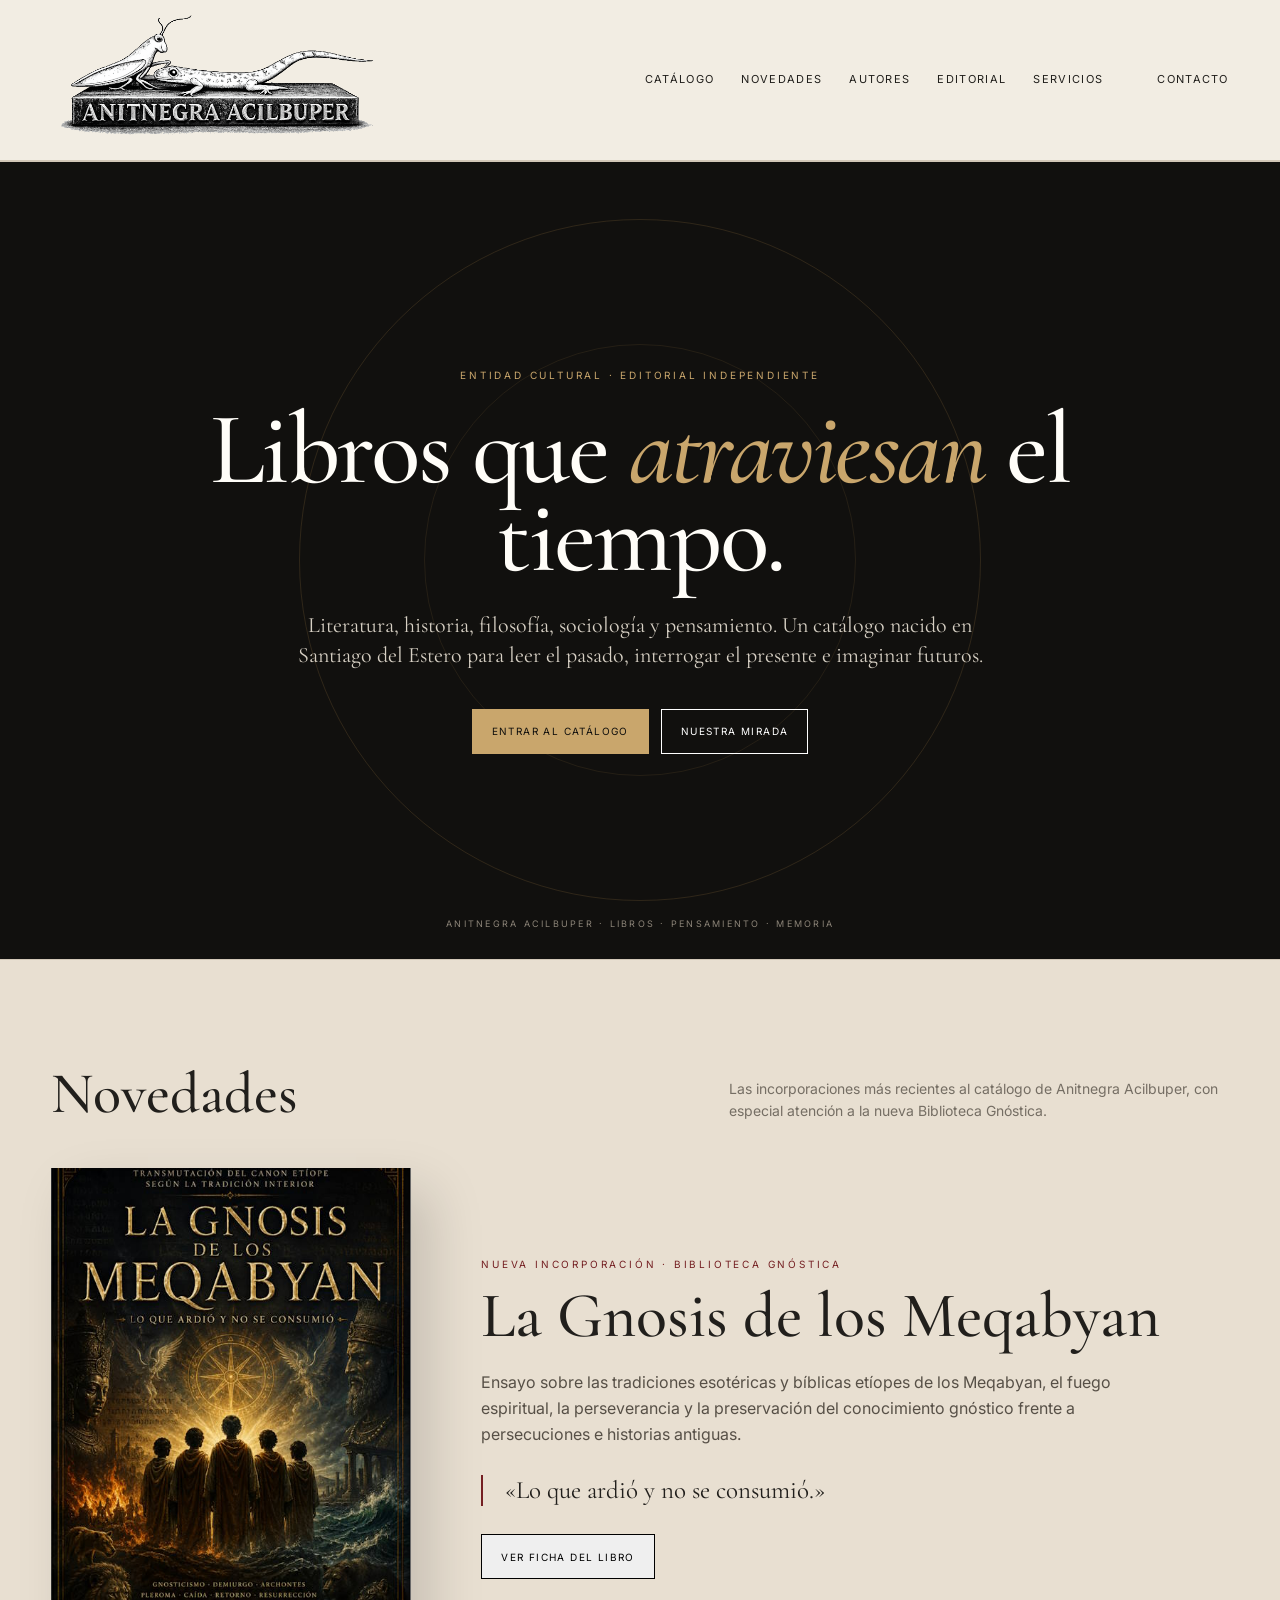
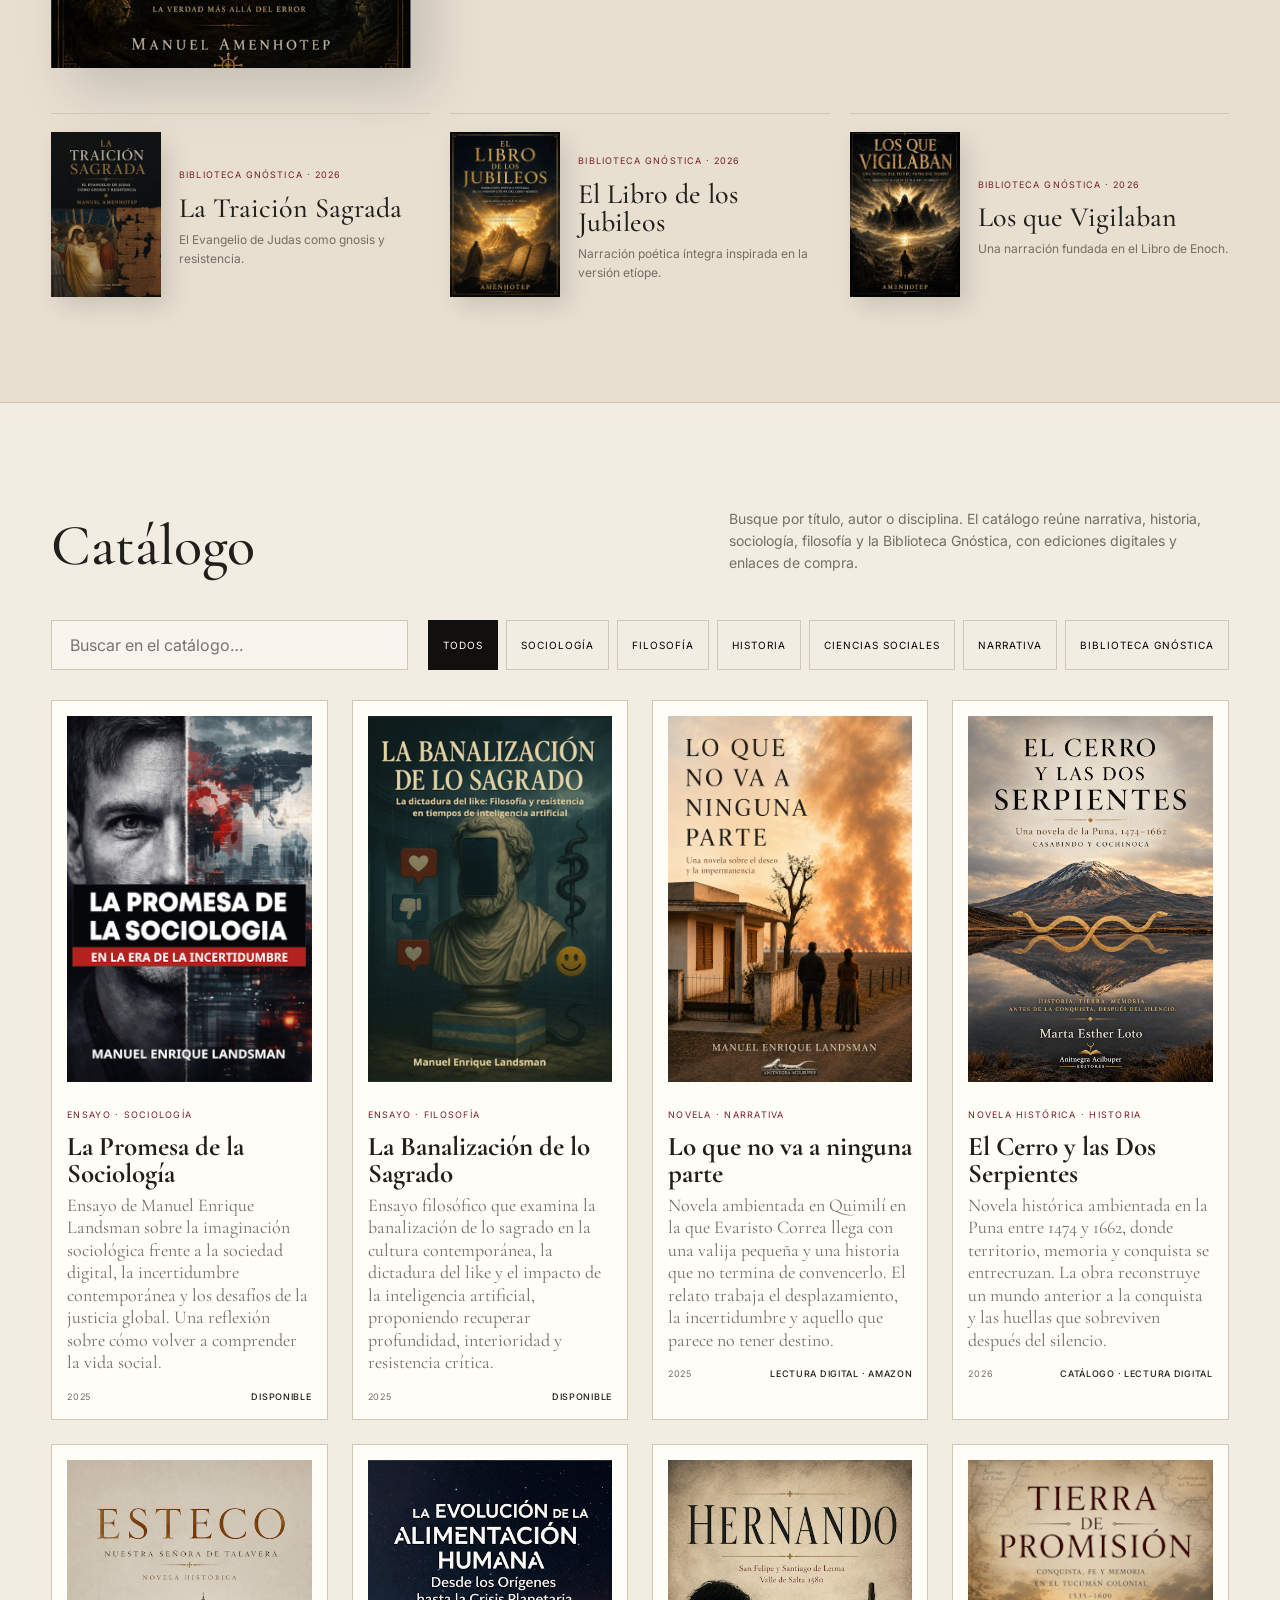
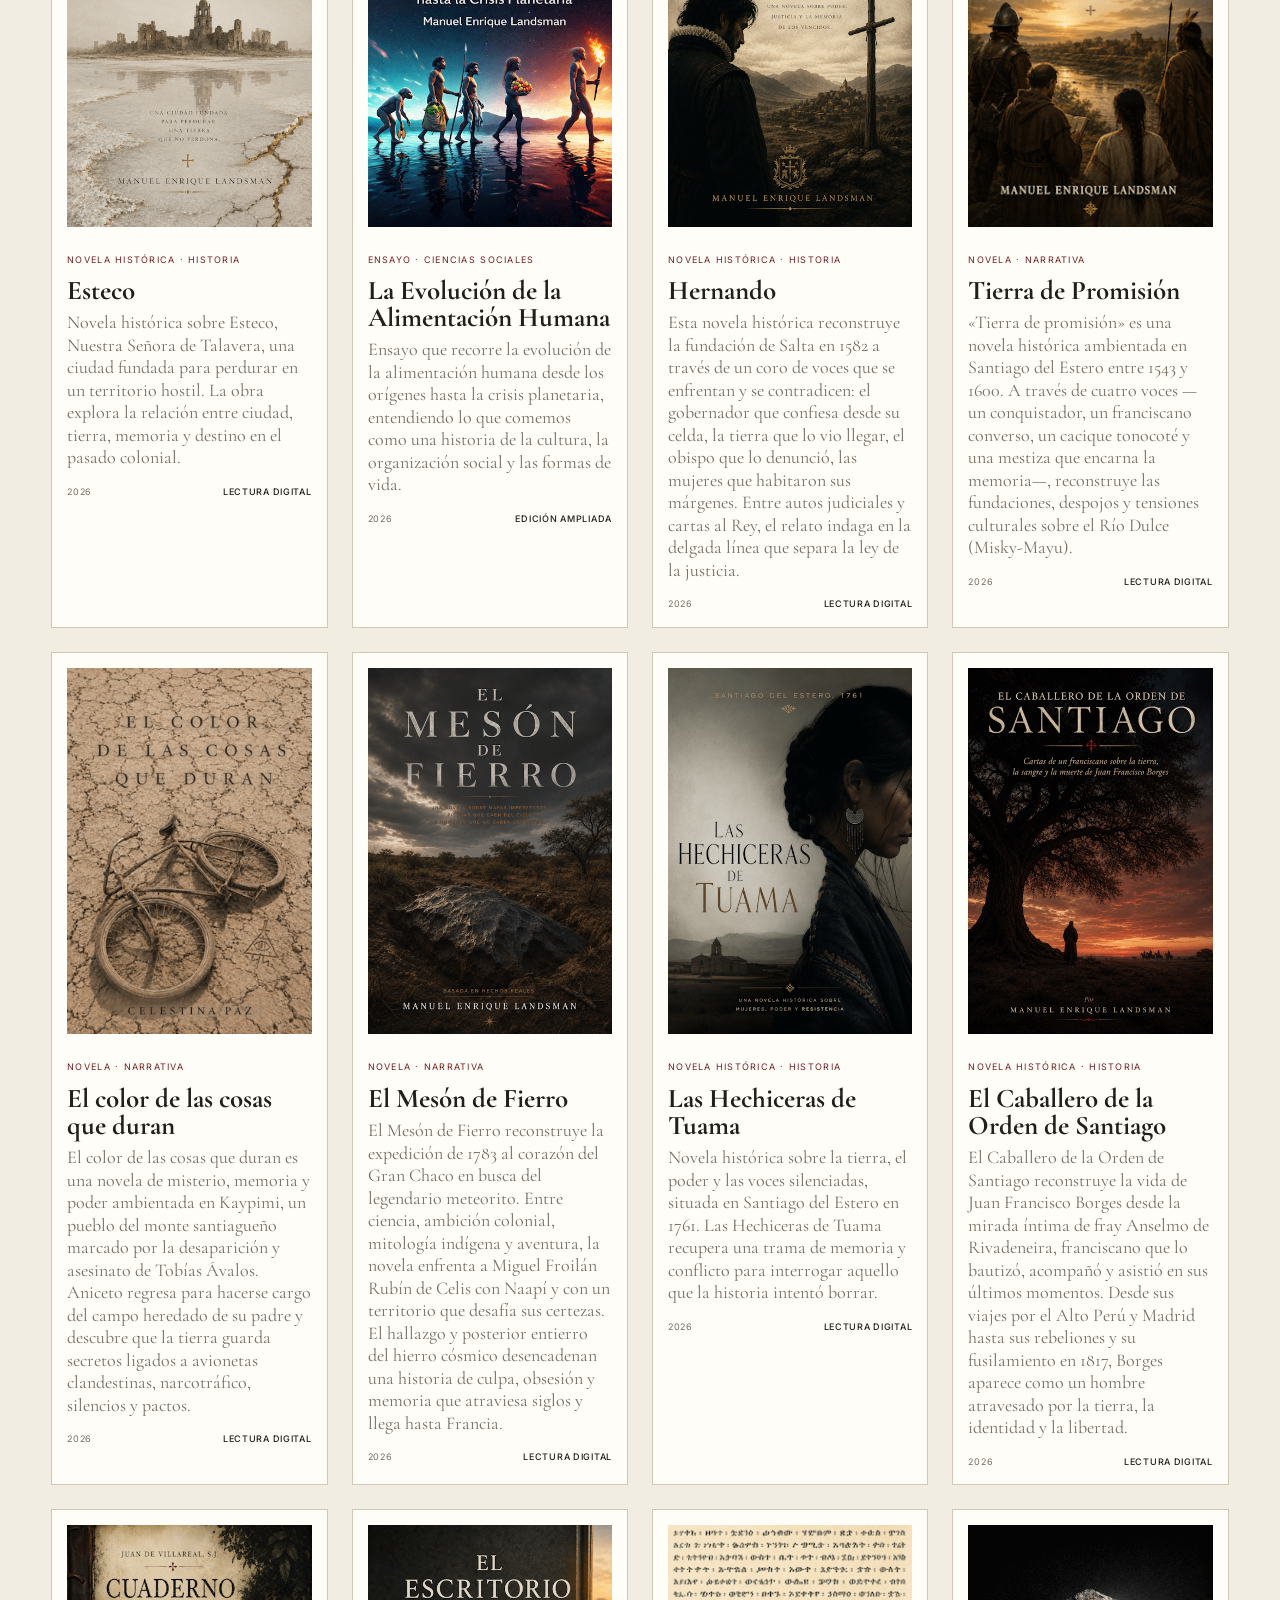
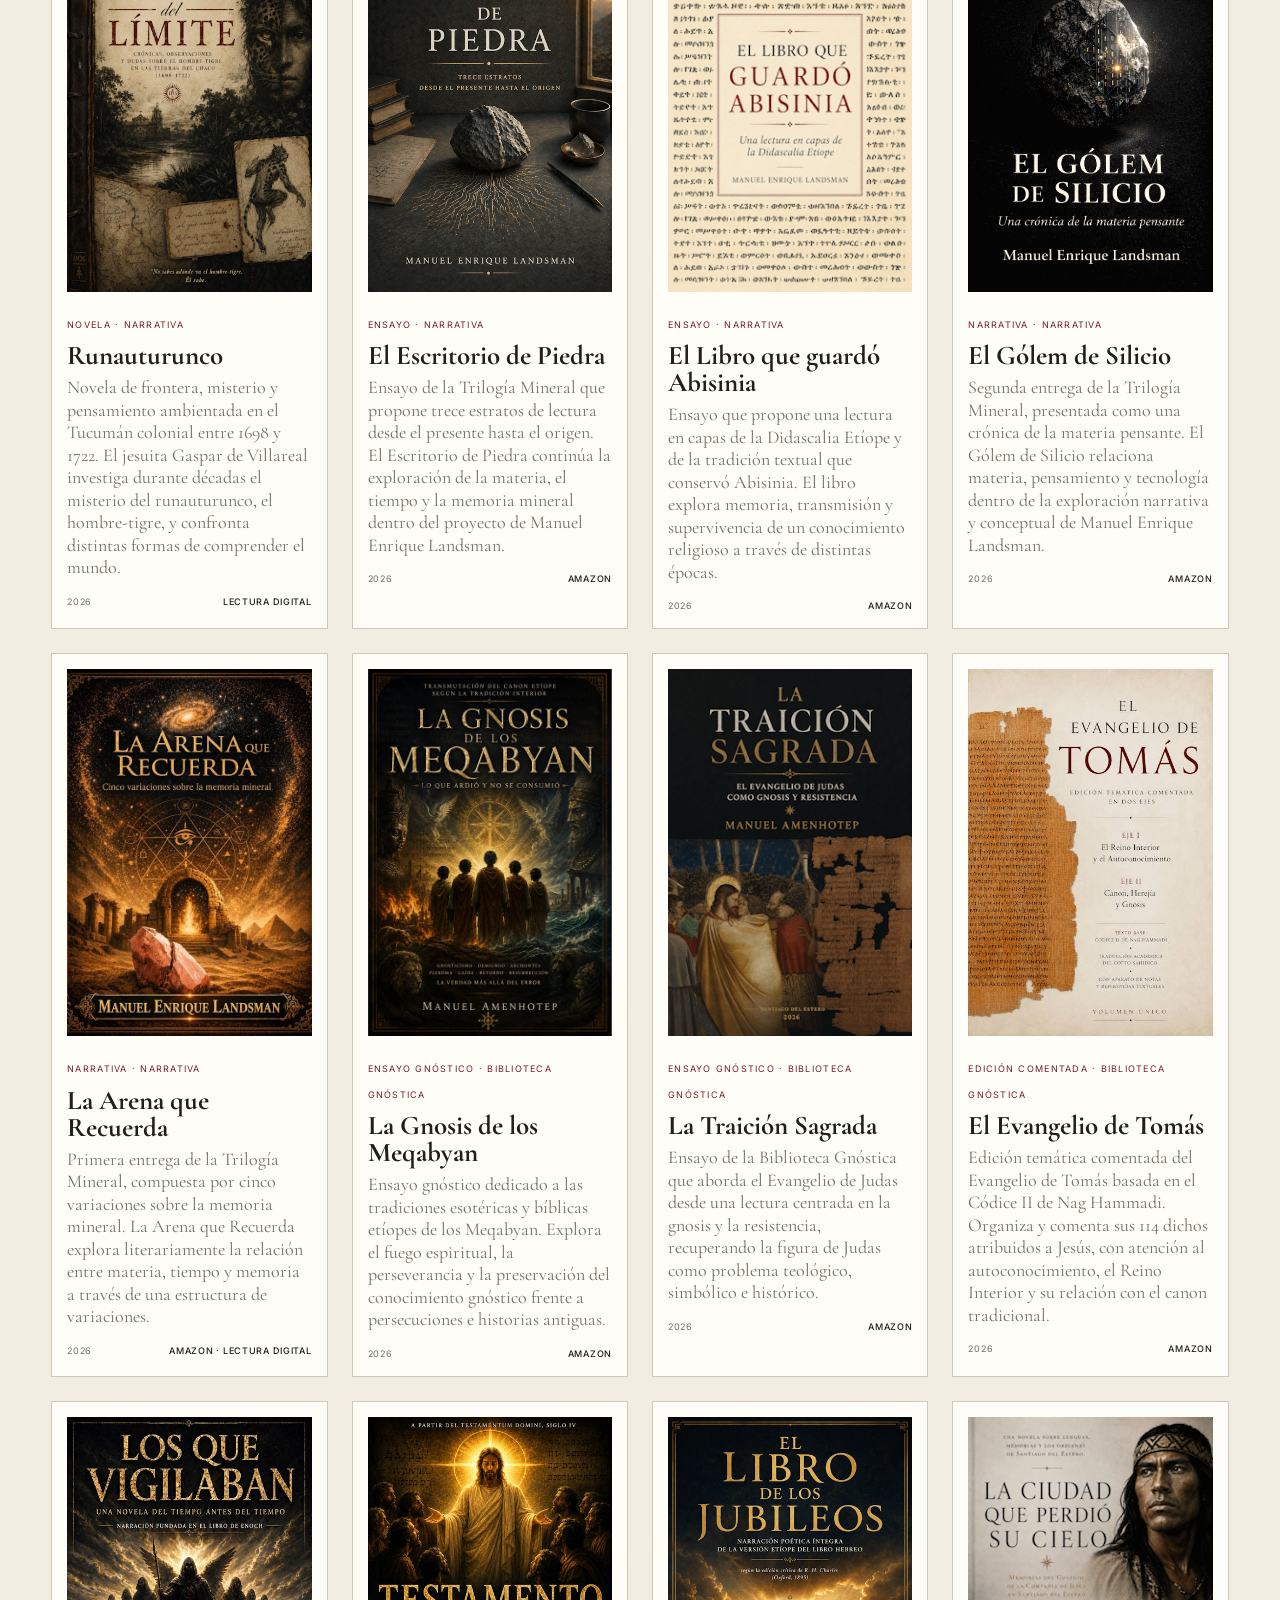
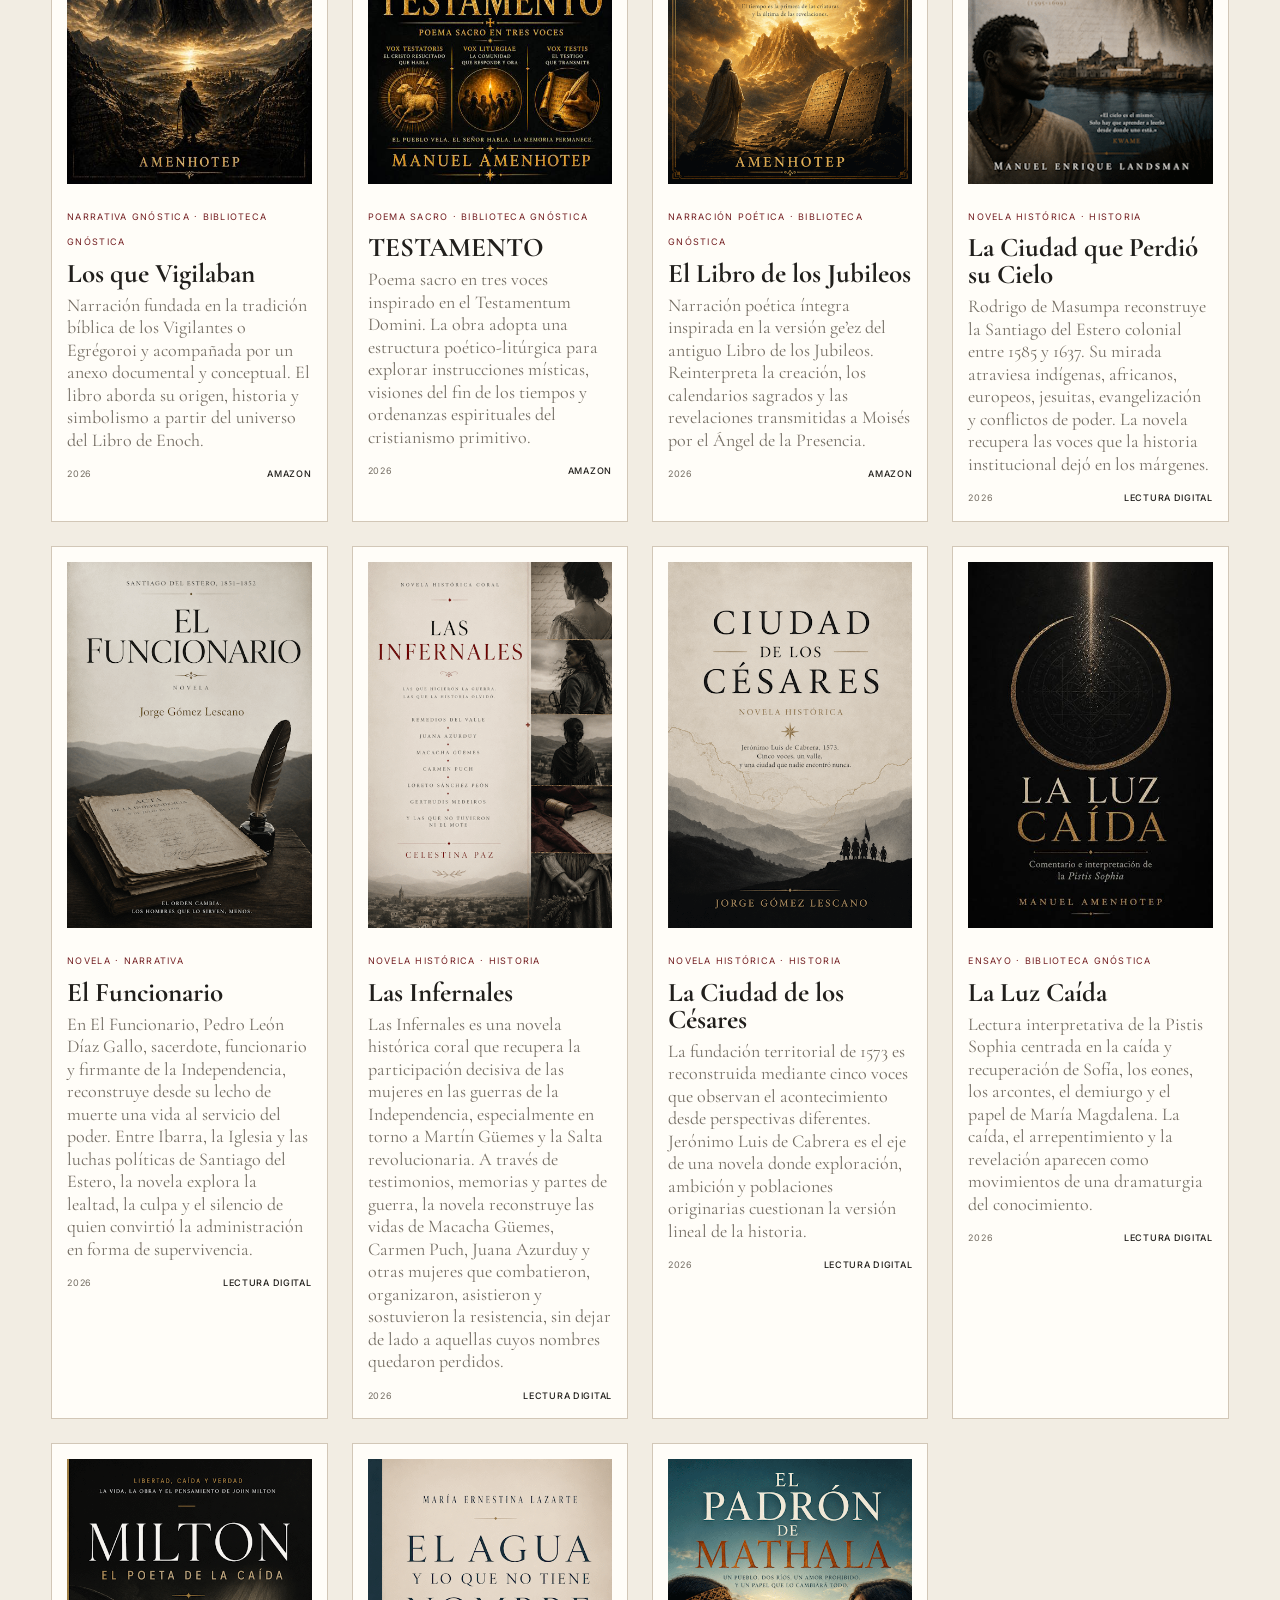
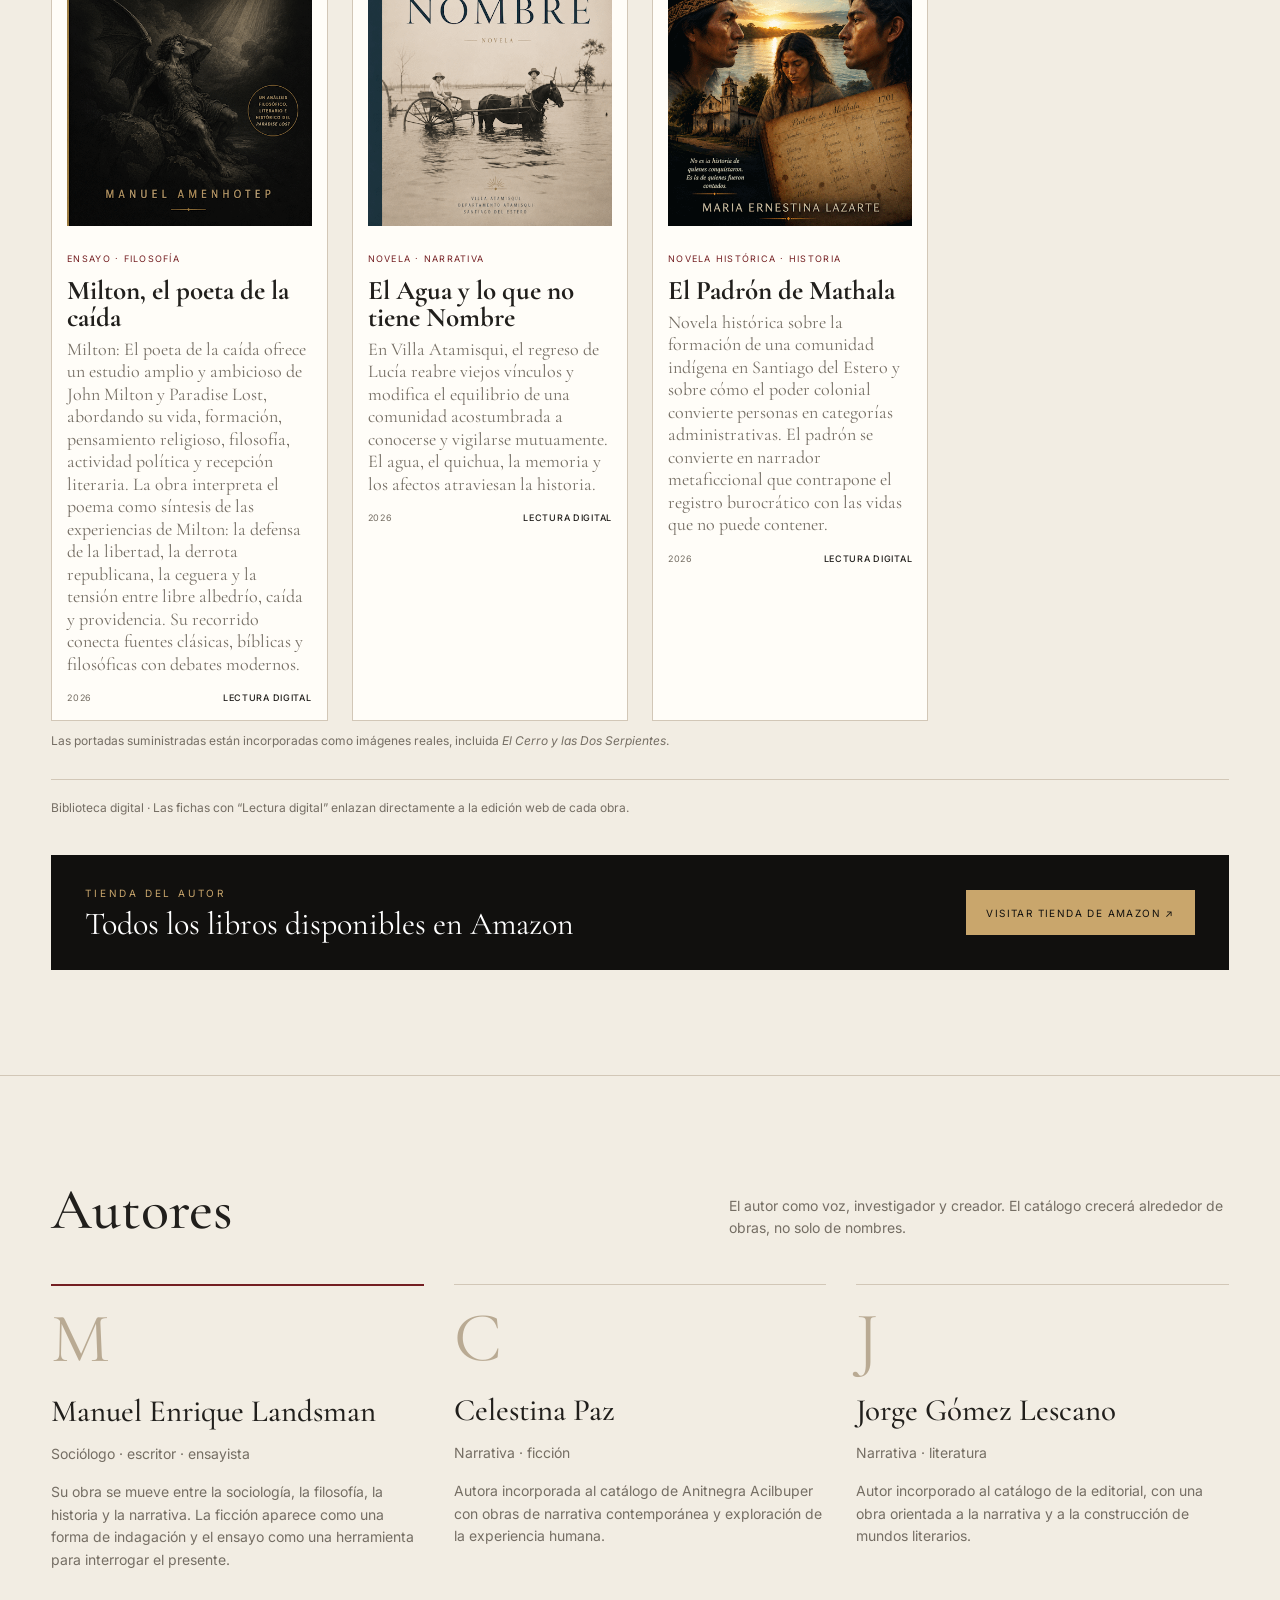
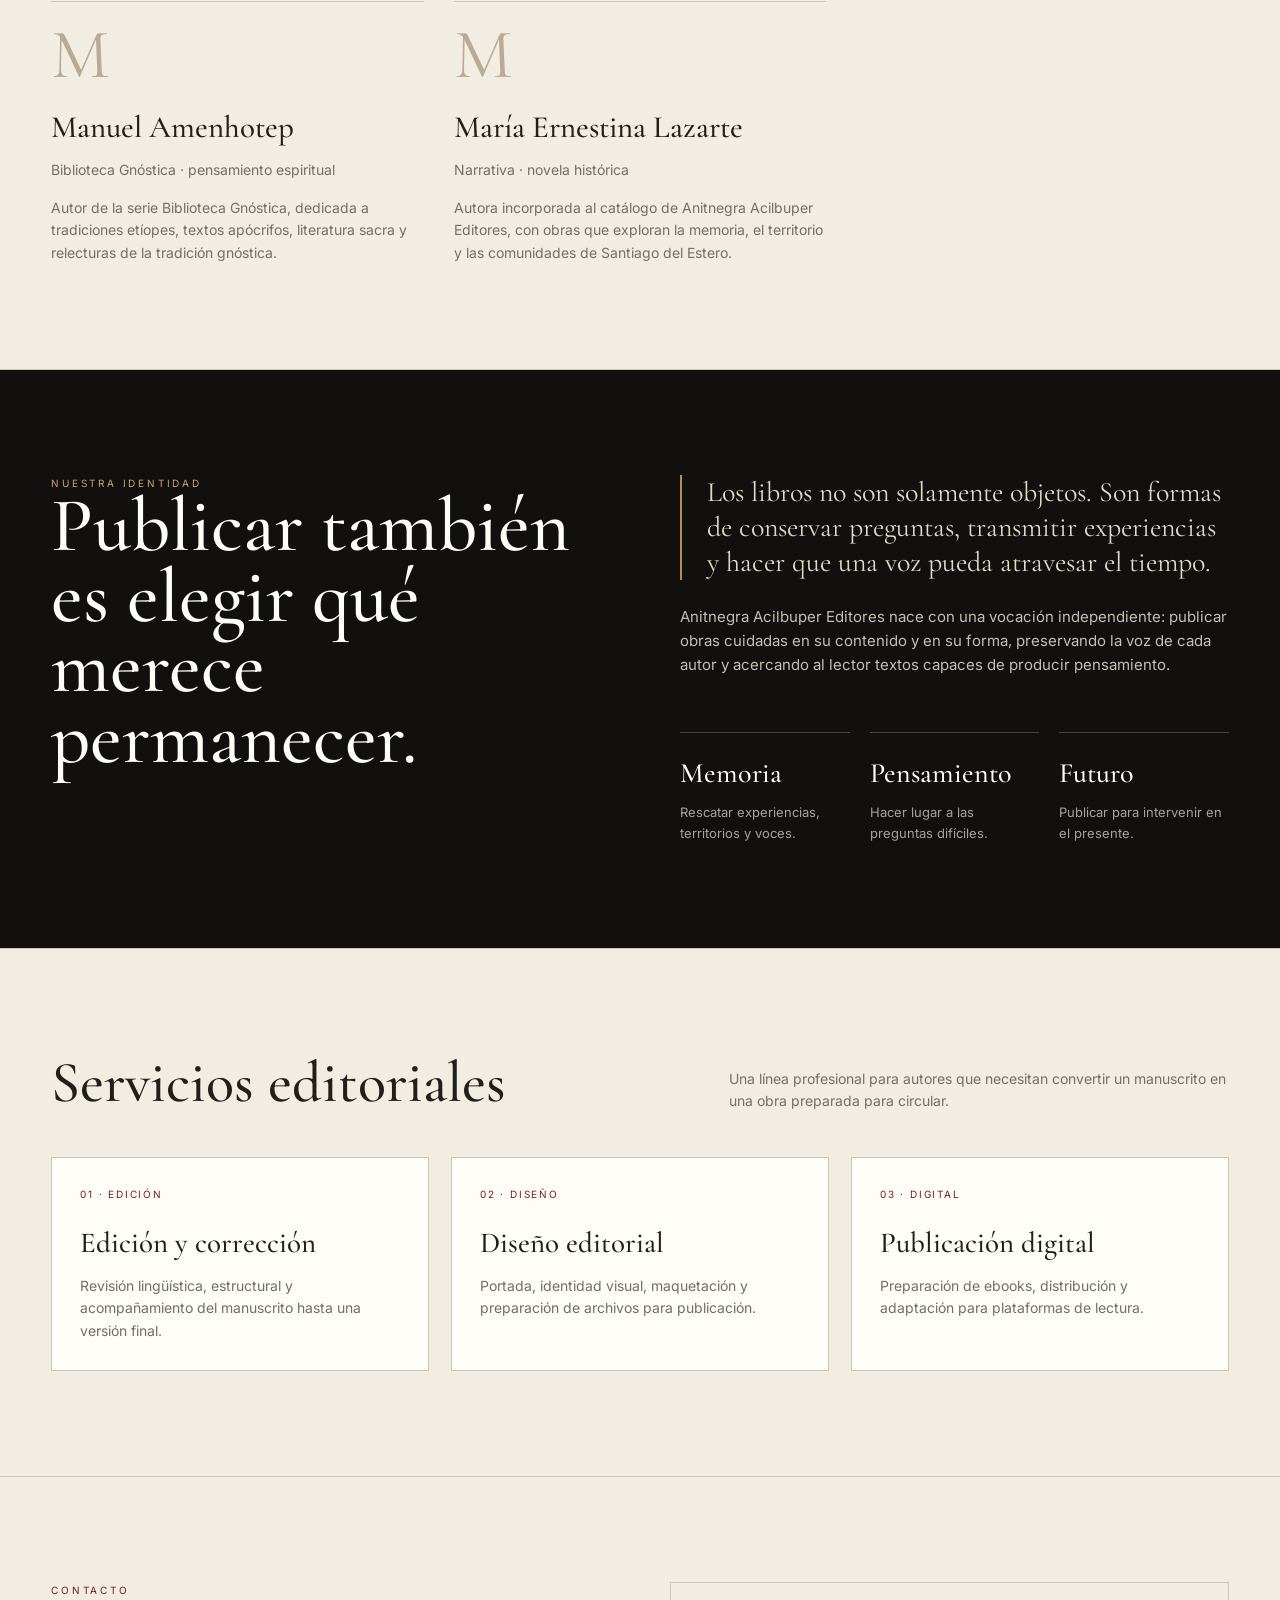
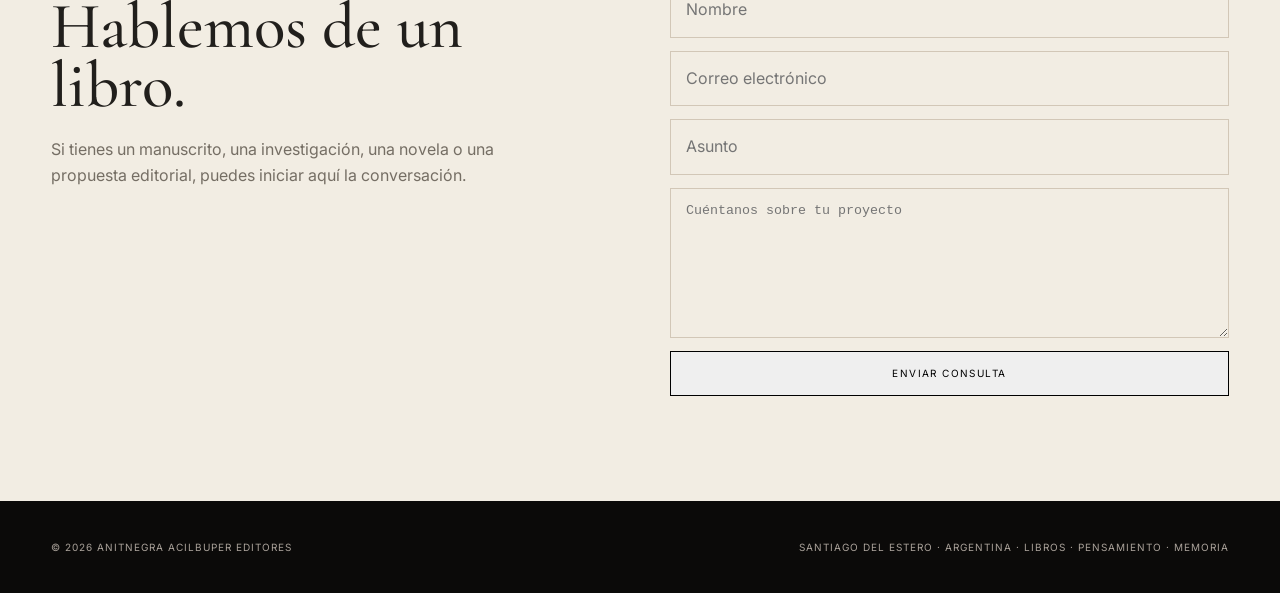
==== commit 36e1ce85: "Add files via upload" ====
--- a/index.html
+++ b/index.html
@@ -424,6 +424,12 @@
         <p>Biblioteca Gnóstica · pensamiento espiritual</p>
         <p class="bio">Autor de la serie Biblioteca Gnóstica, dedicada a tradiciones etíopes, textos apócrifos, literatura sacra y relecturas de la tradición gnóstica.</p>
       </article>
+      <article class="author reveal">
+        <div class="initial">M</div>
+        <h3>María Ernestina Lazarte</h3>
+        <p>Narrativa · novela histórica</p>
+        <p class="bio">Autora incorporada al catálogo de Anitnegra Acilbuper Editores, con obras que exploran la memoria, el territorio y las comunidades de Santiago del Estero.</p>
+      </article>
     </div>
   </div>
 </section>
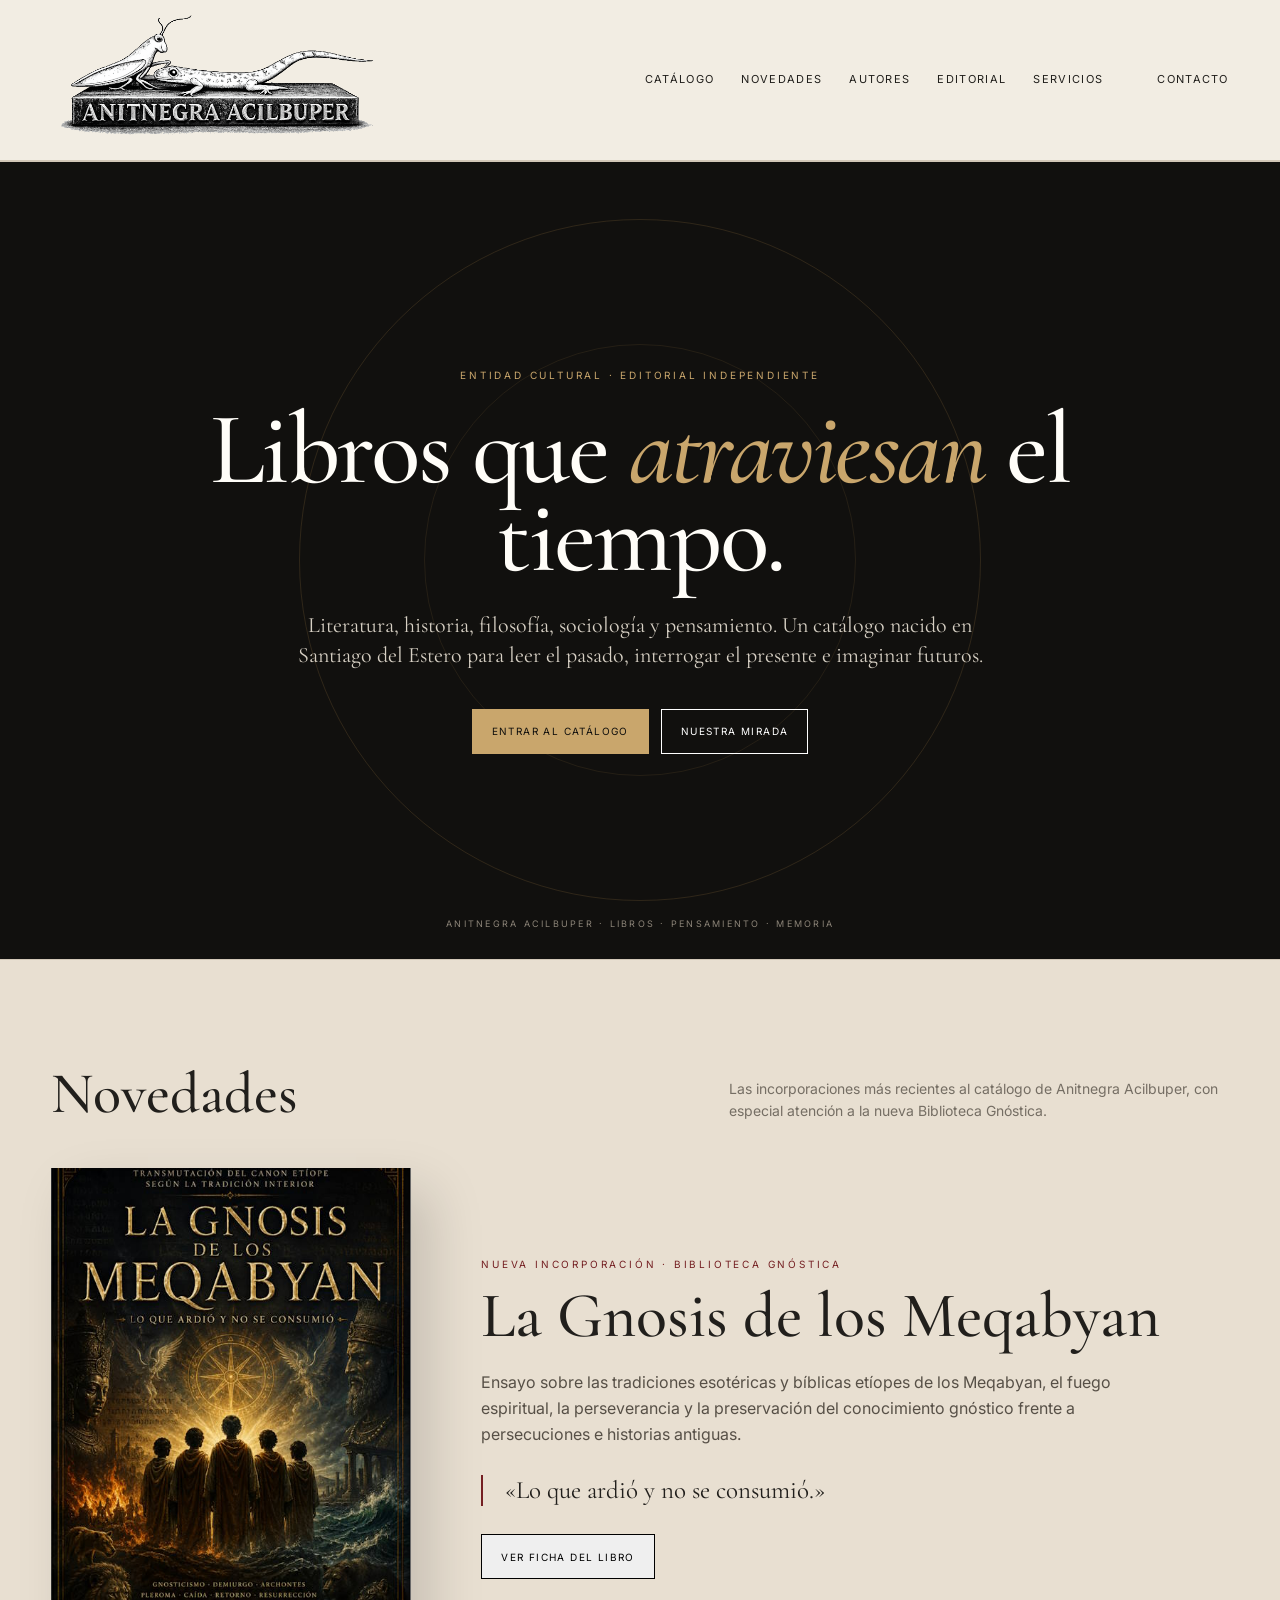
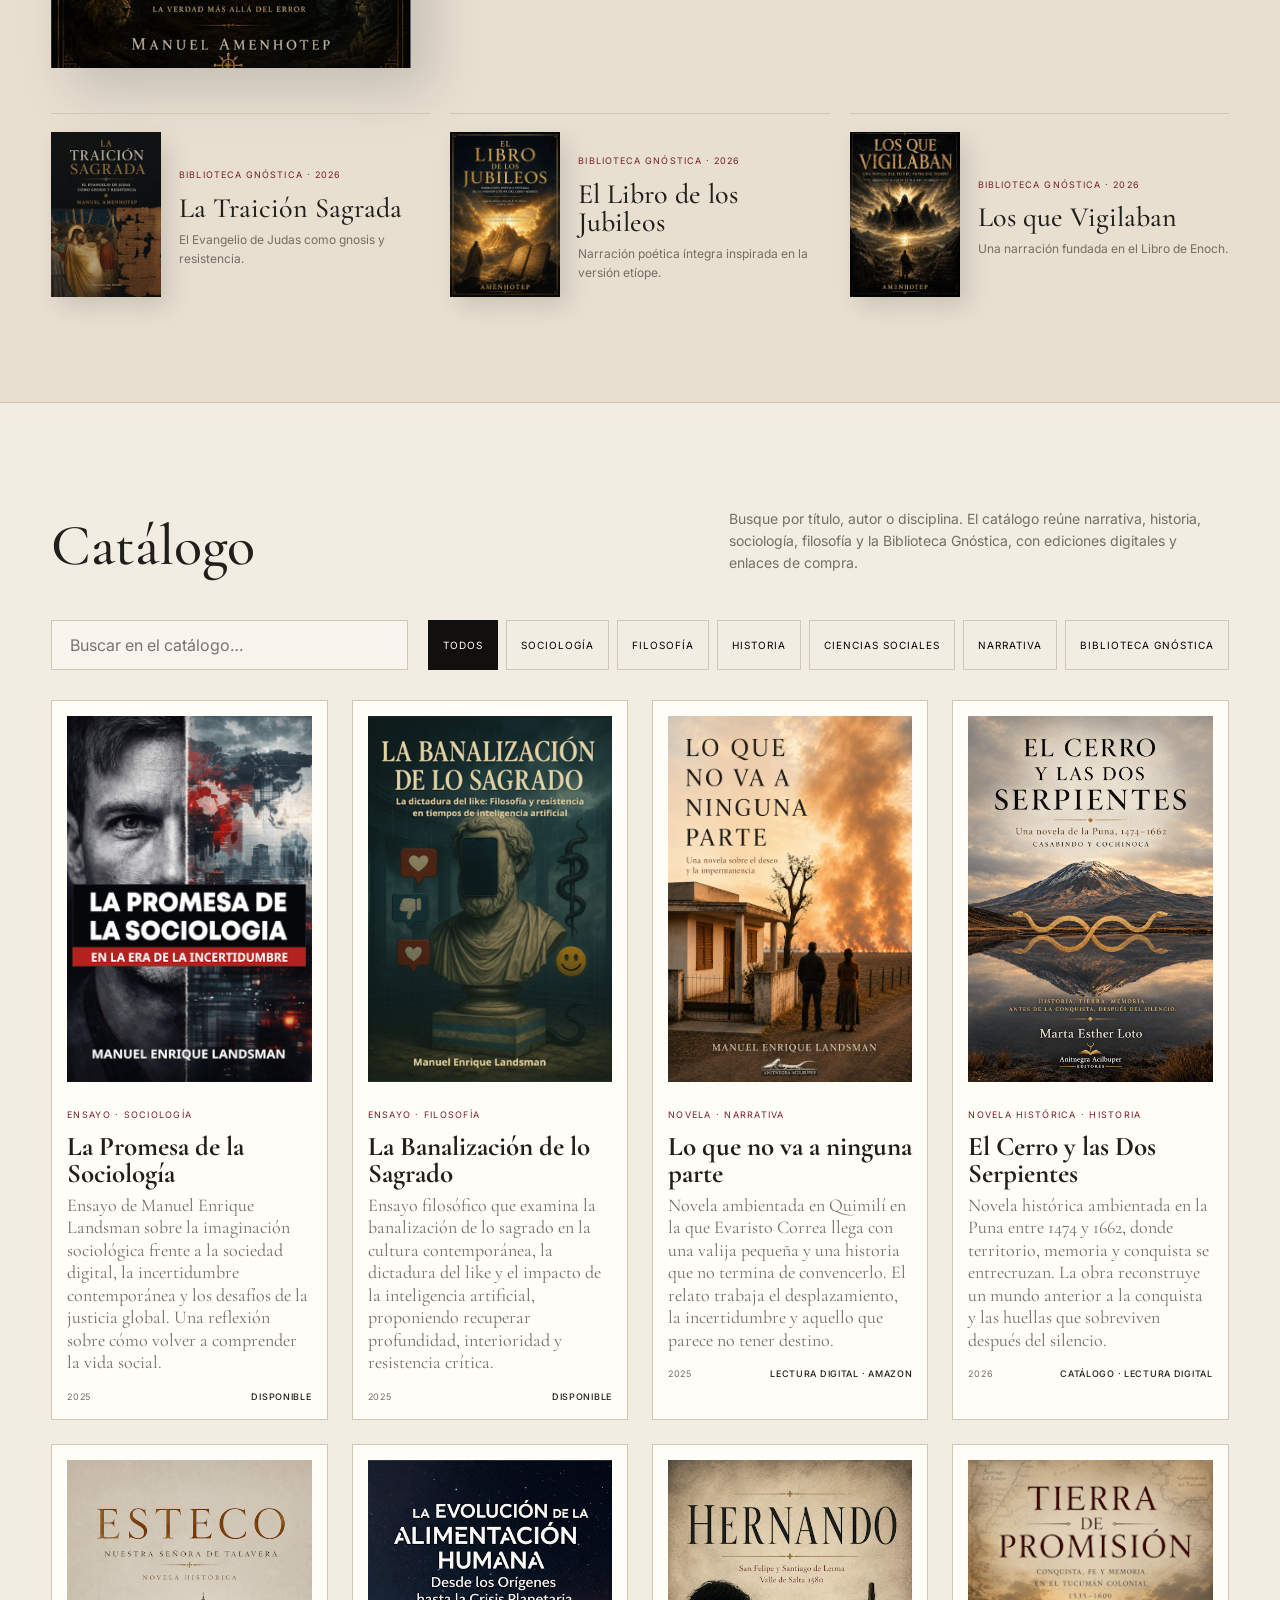
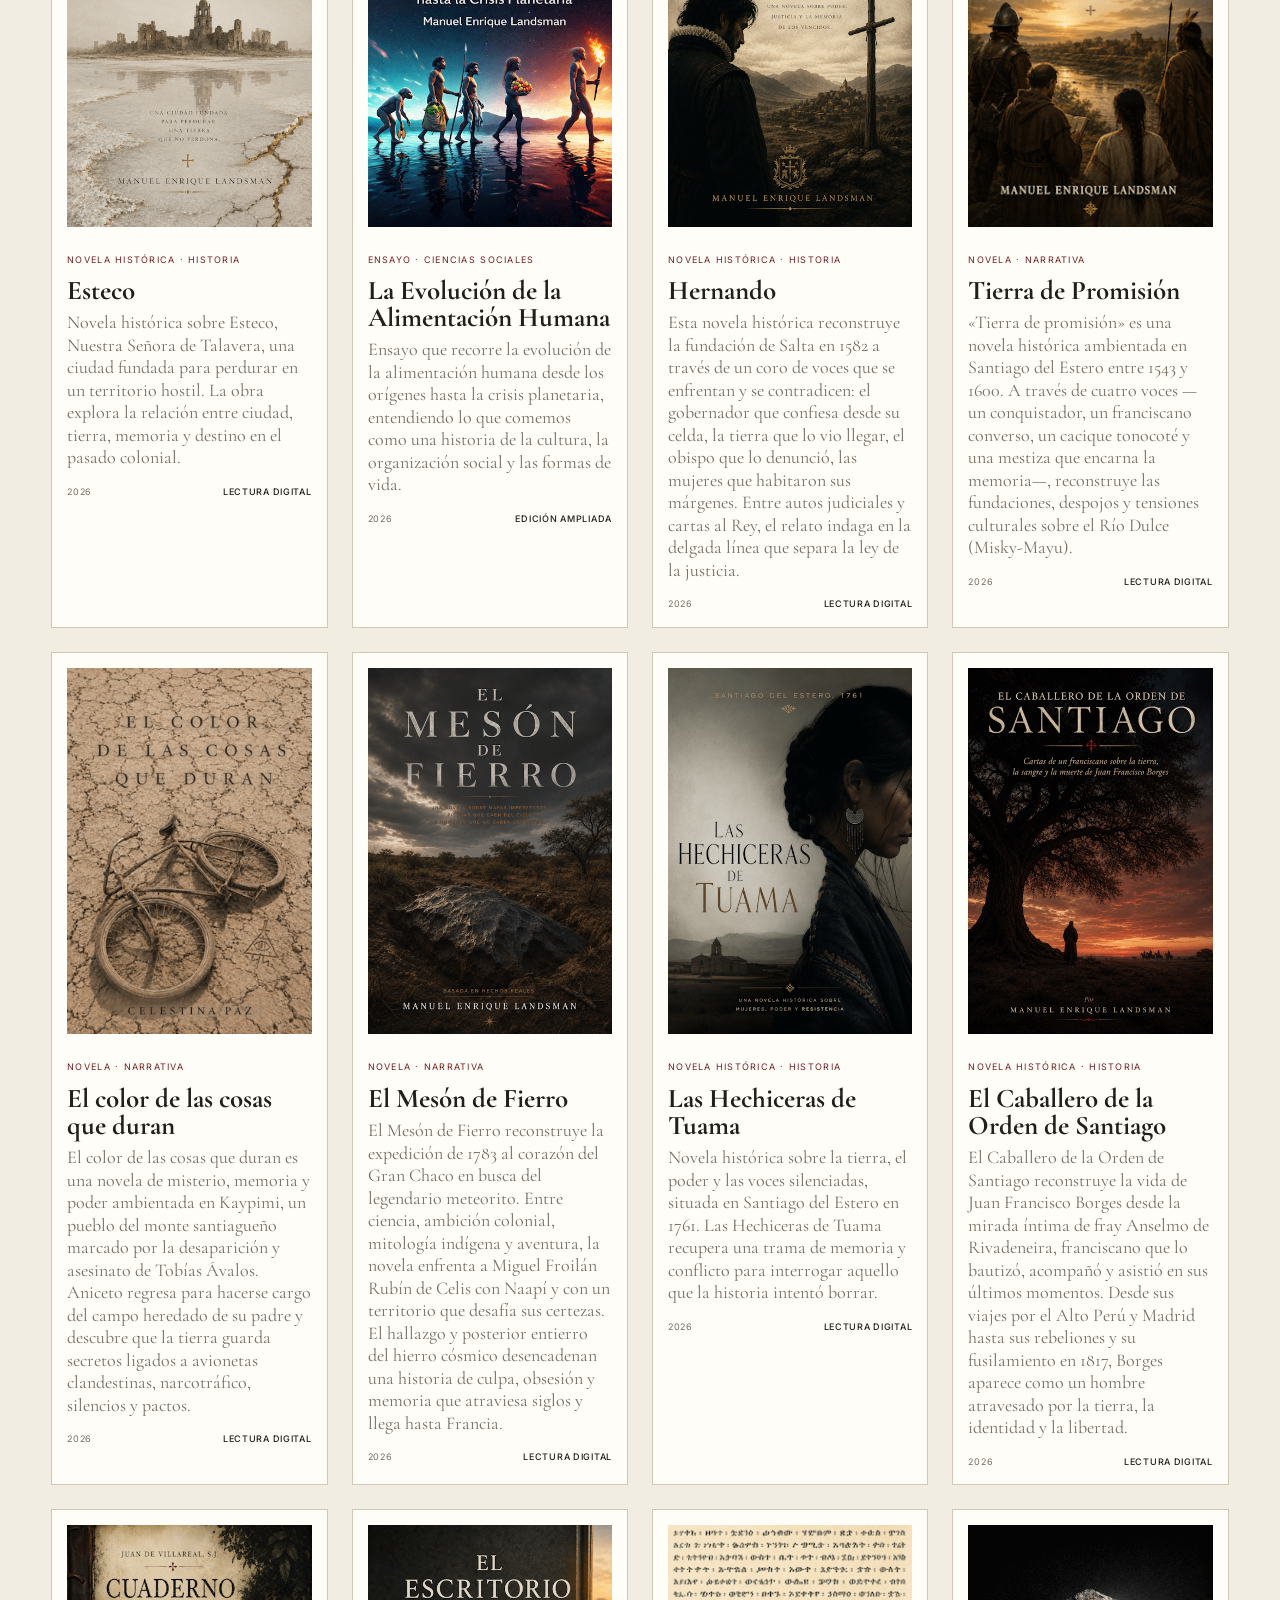
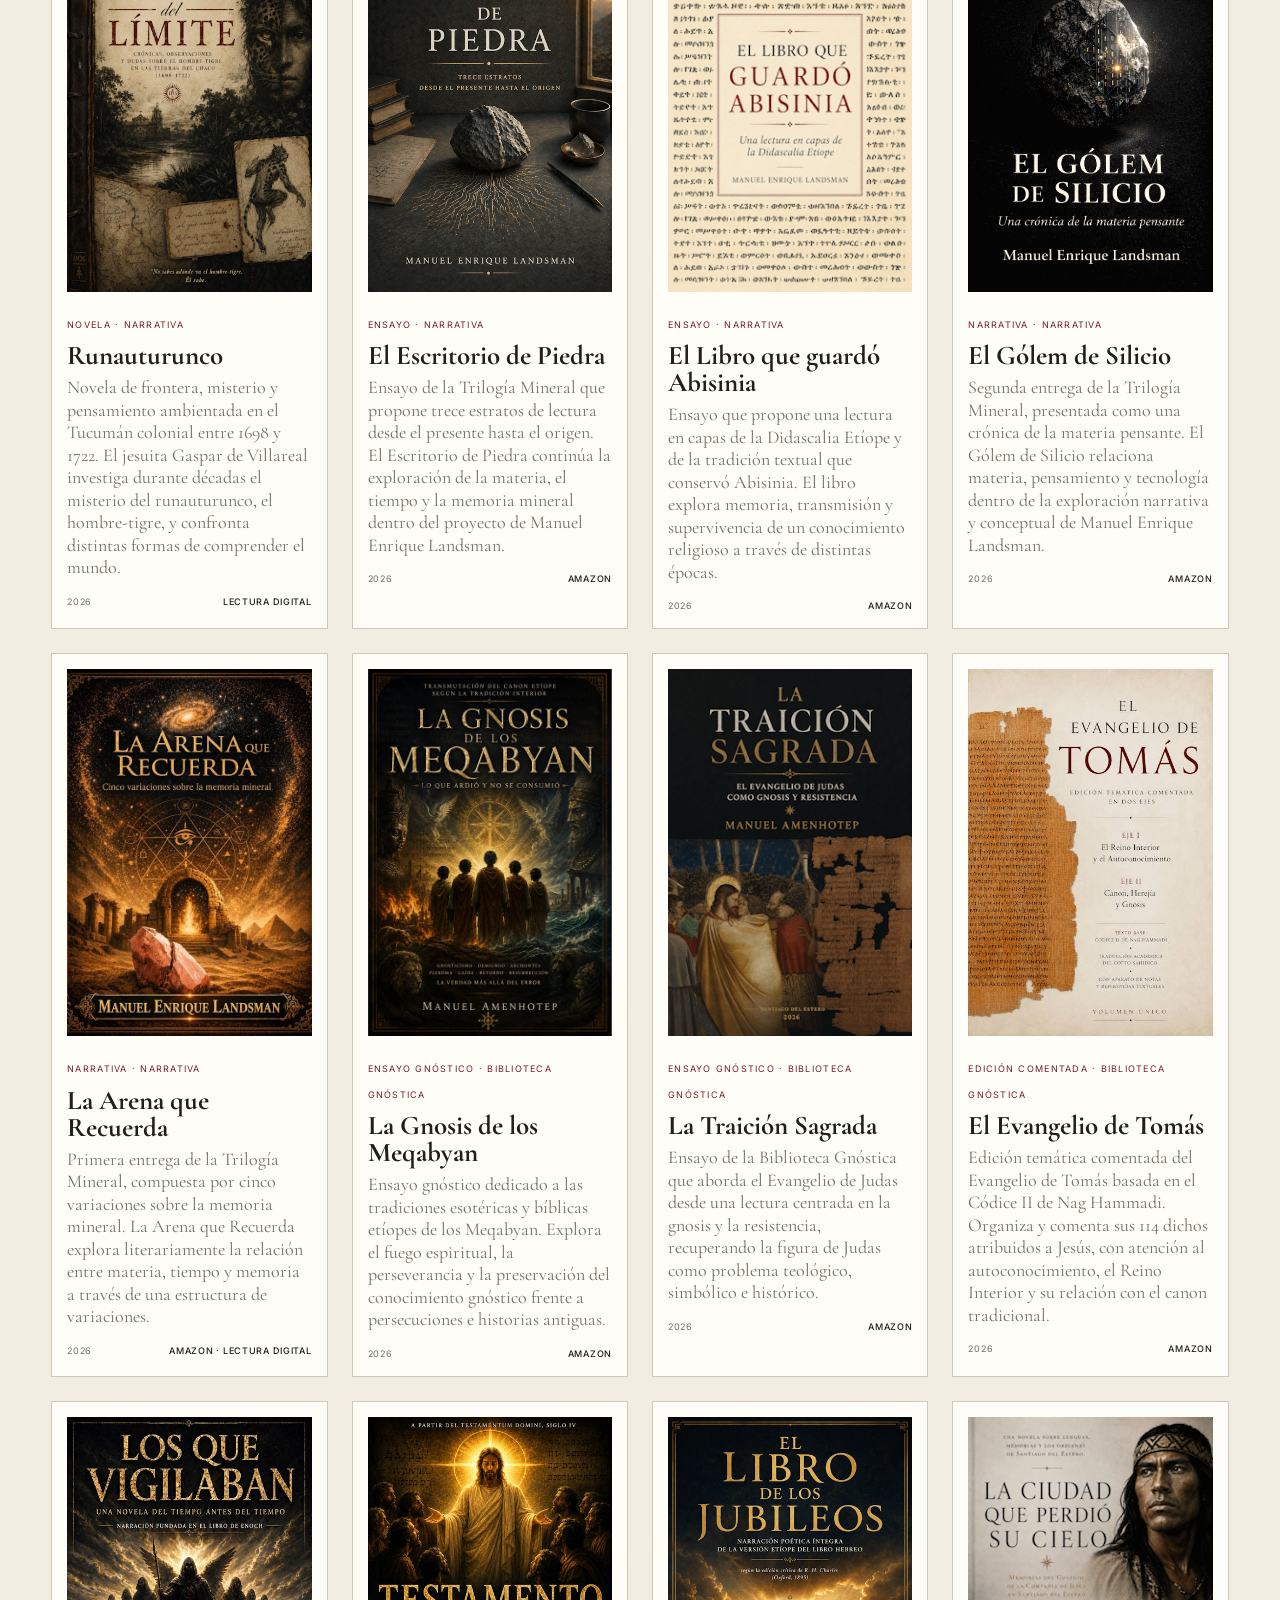
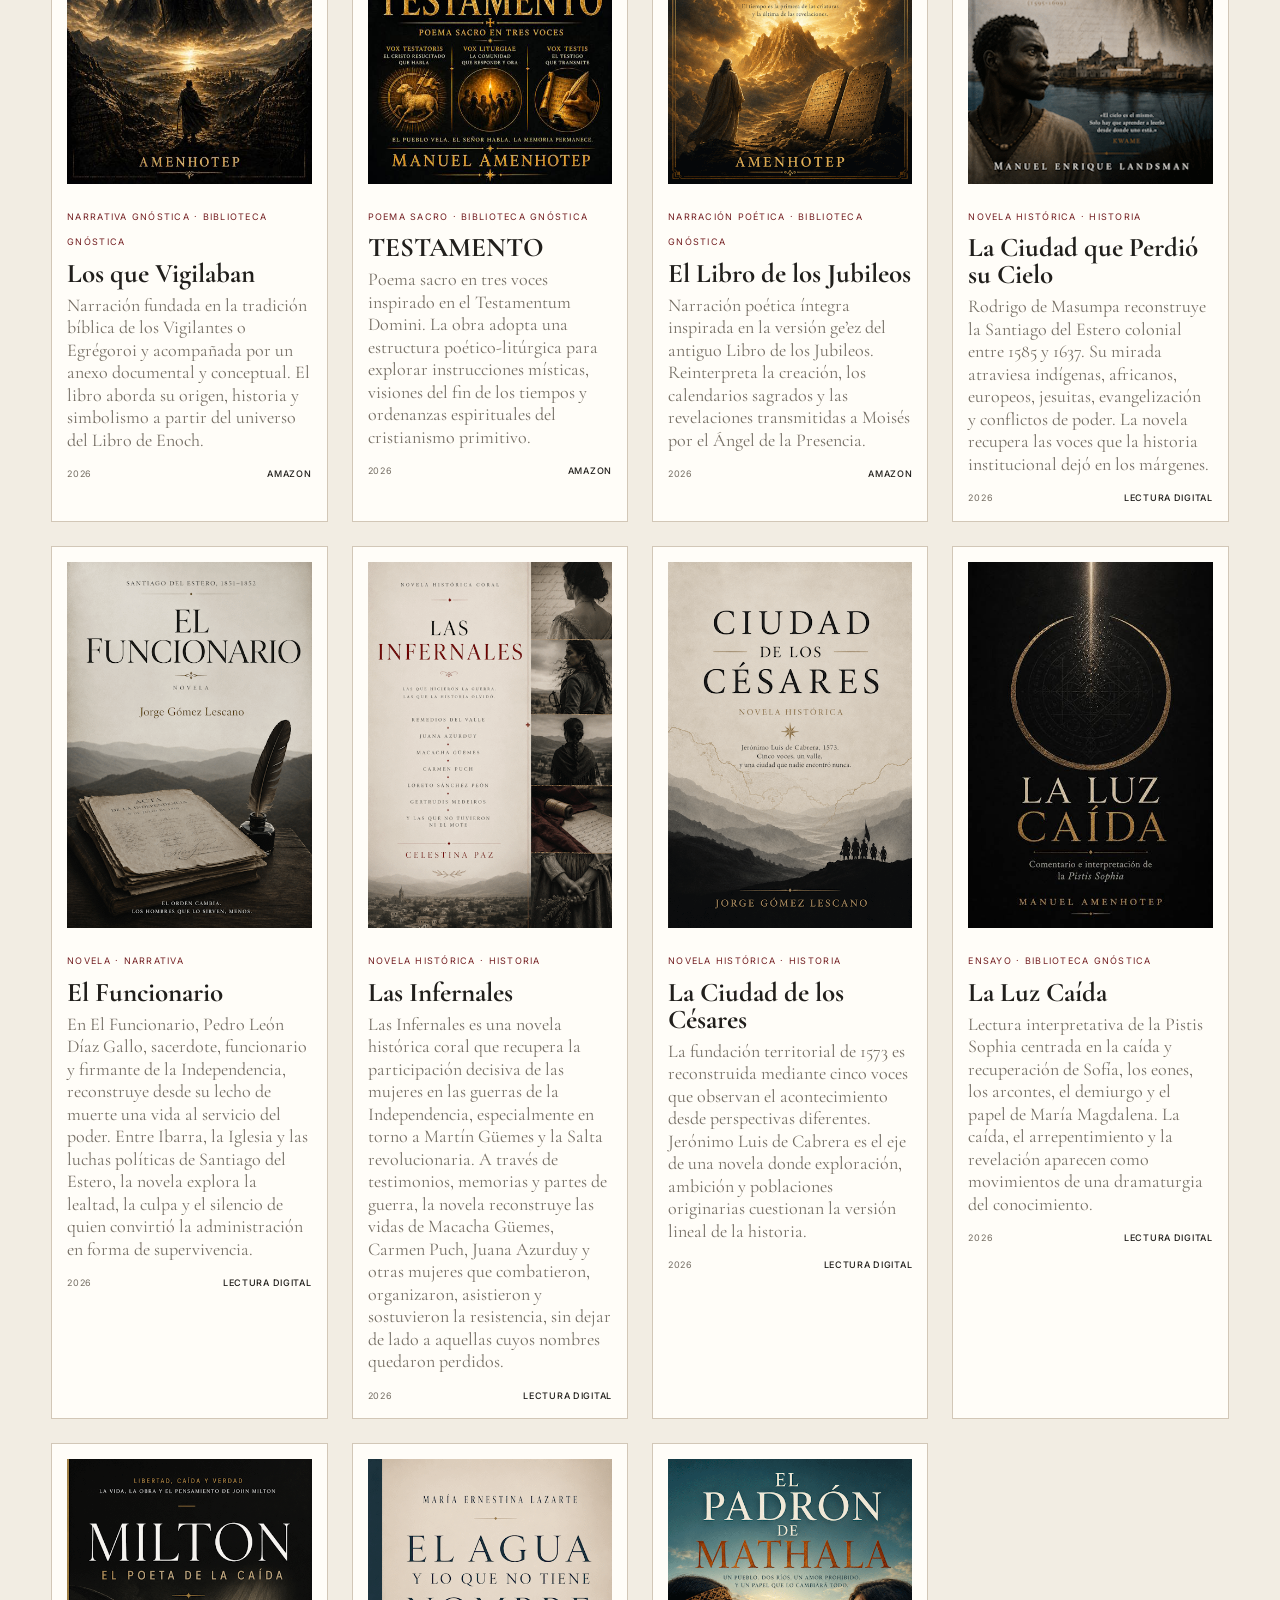
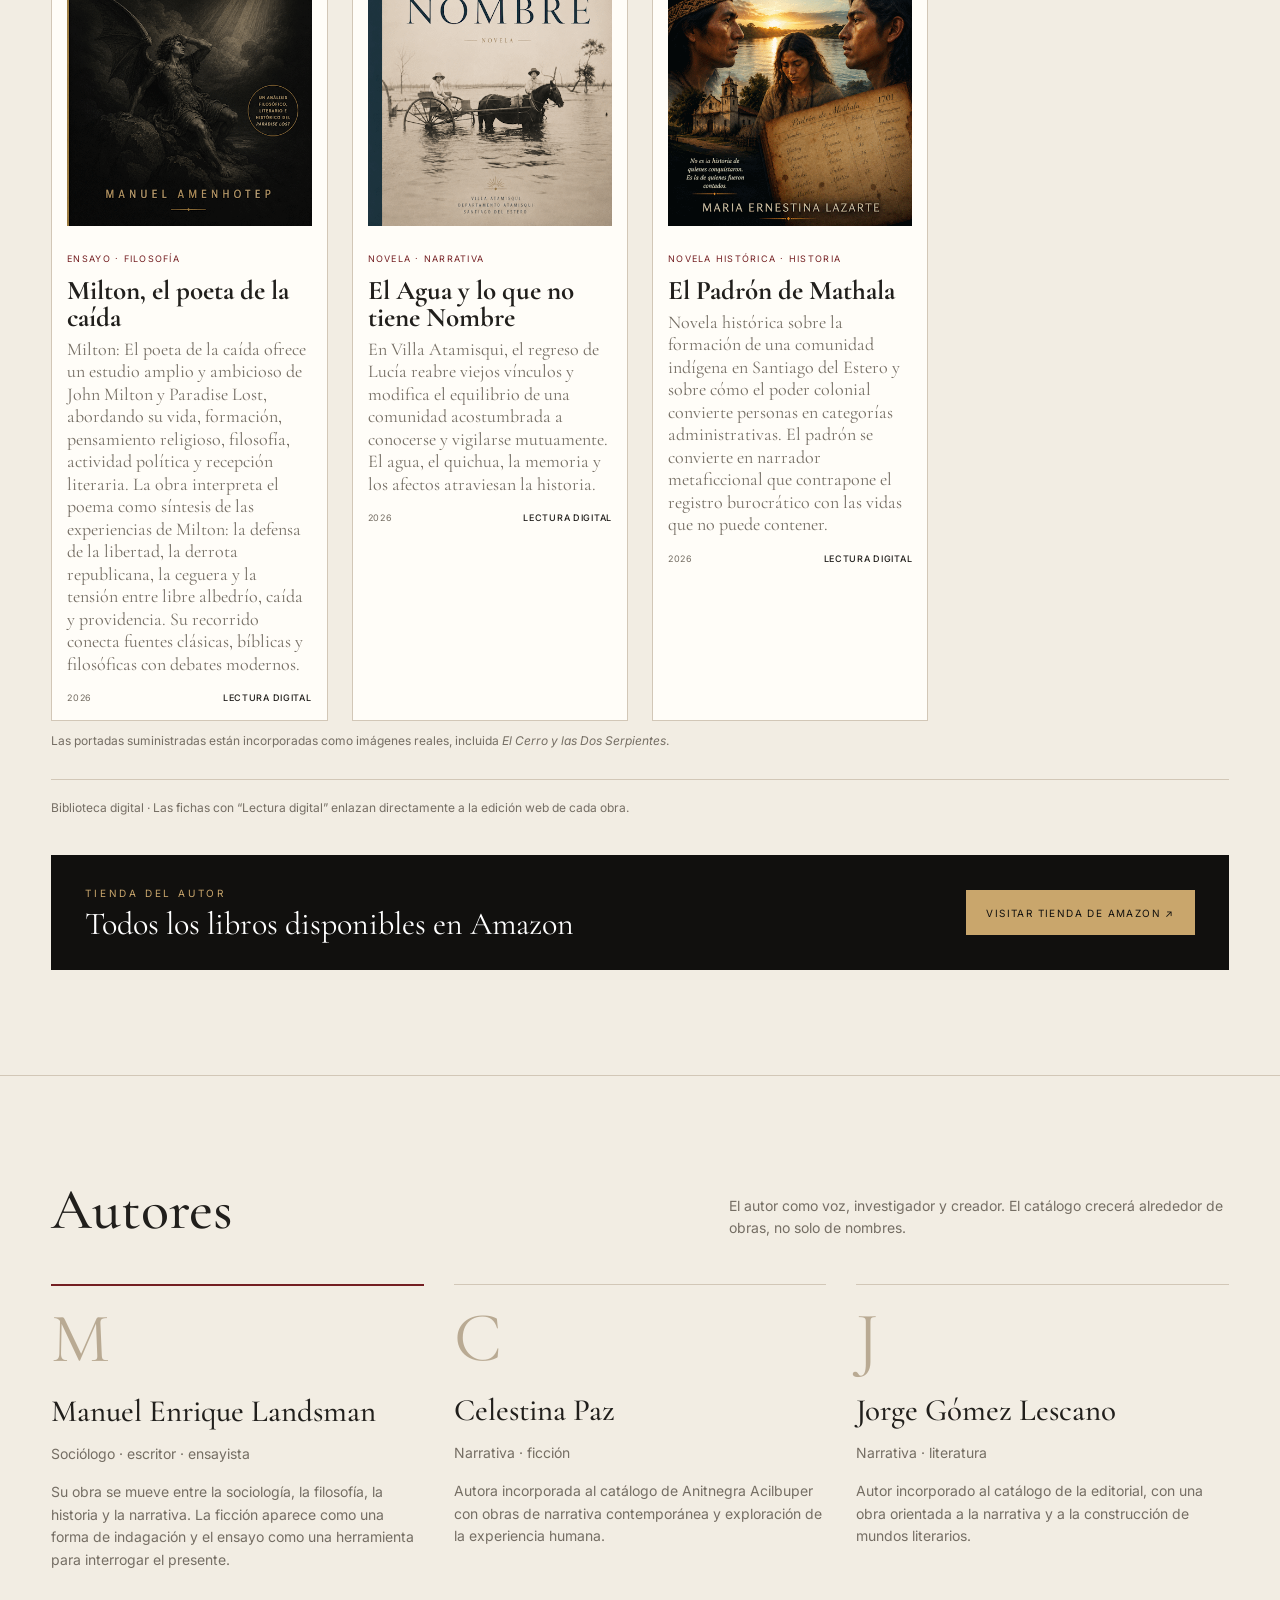
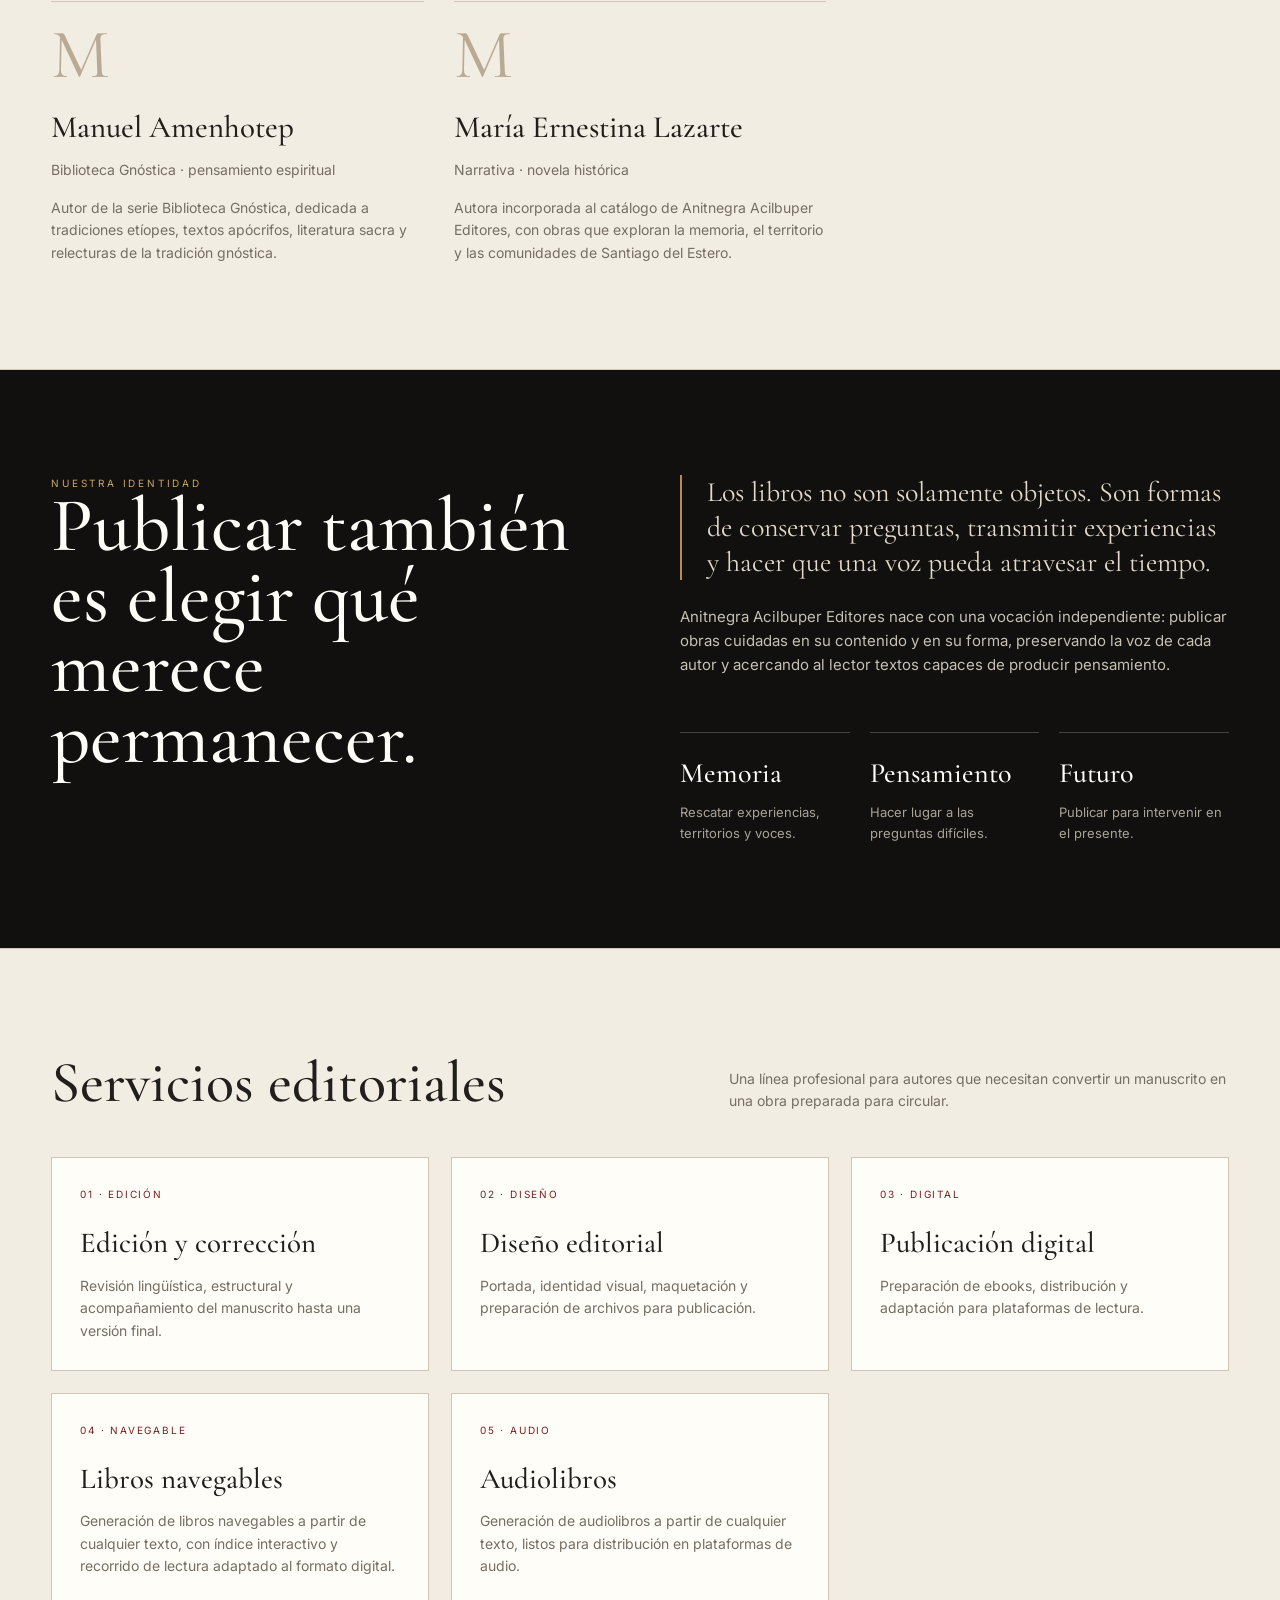
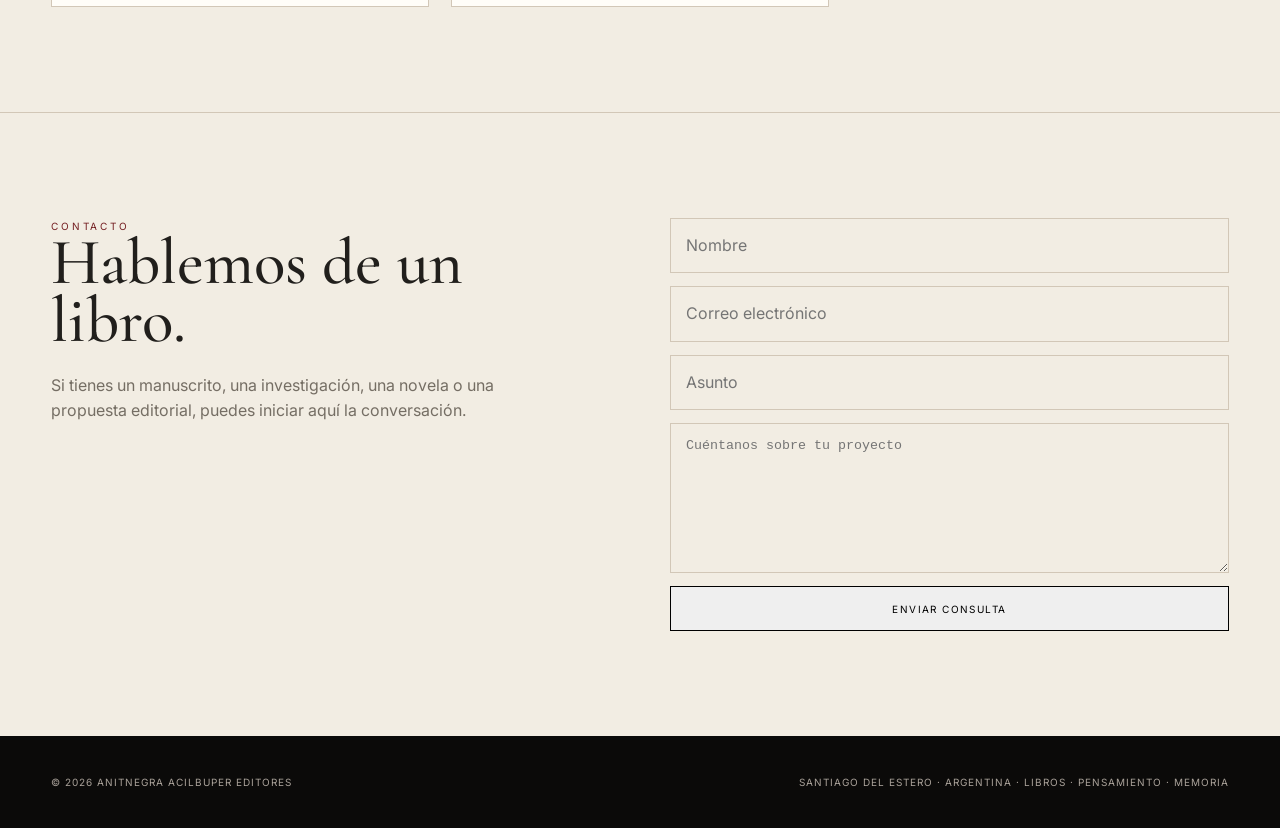
==== commit 123ef46e: "Add files via upload" ====
--- a/index.html
+++ b/index.html
@@ -462,6 +462,8 @@
       <article class="service reveal"><div class="num">01 · EDICIÓN</div><h3>Edición y corrección</h3><p>Revisión lingüística, estructural y acompañamiento del manuscrito hasta una versión final.</p></article>
       <article class="service reveal"><div class="num">02 · DISEÑO</div><h3>Diseño editorial</h3><p>Portada, identidad visual, maquetación y preparación de archivos para publicación.</p></article>
       <article class="service reveal"><div class="num">03 · DIGITAL</div><h3>Publicación digital</h3><p>Preparación de ebooks, distribución y adaptación para plataformas de lectura.</p></article>
+      <article class="service reveal"><div class="num">04 · NAVEGABLE</div><h3>Libros navegables</h3><p>Generación de libros navegables a partir de cualquier texto, con índice interactivo y recorrido de lectura adaptado al formato digital.</p></article>
+      <article class="service reveal"><div class="num">05 · AUDIO</div><h3>Audiolibros</h3><p>Generación de audiolibros a partir de cualquier texto, listos para distribución en plataformas de audio.</p></article>
     </div>
   </div>
 </section>
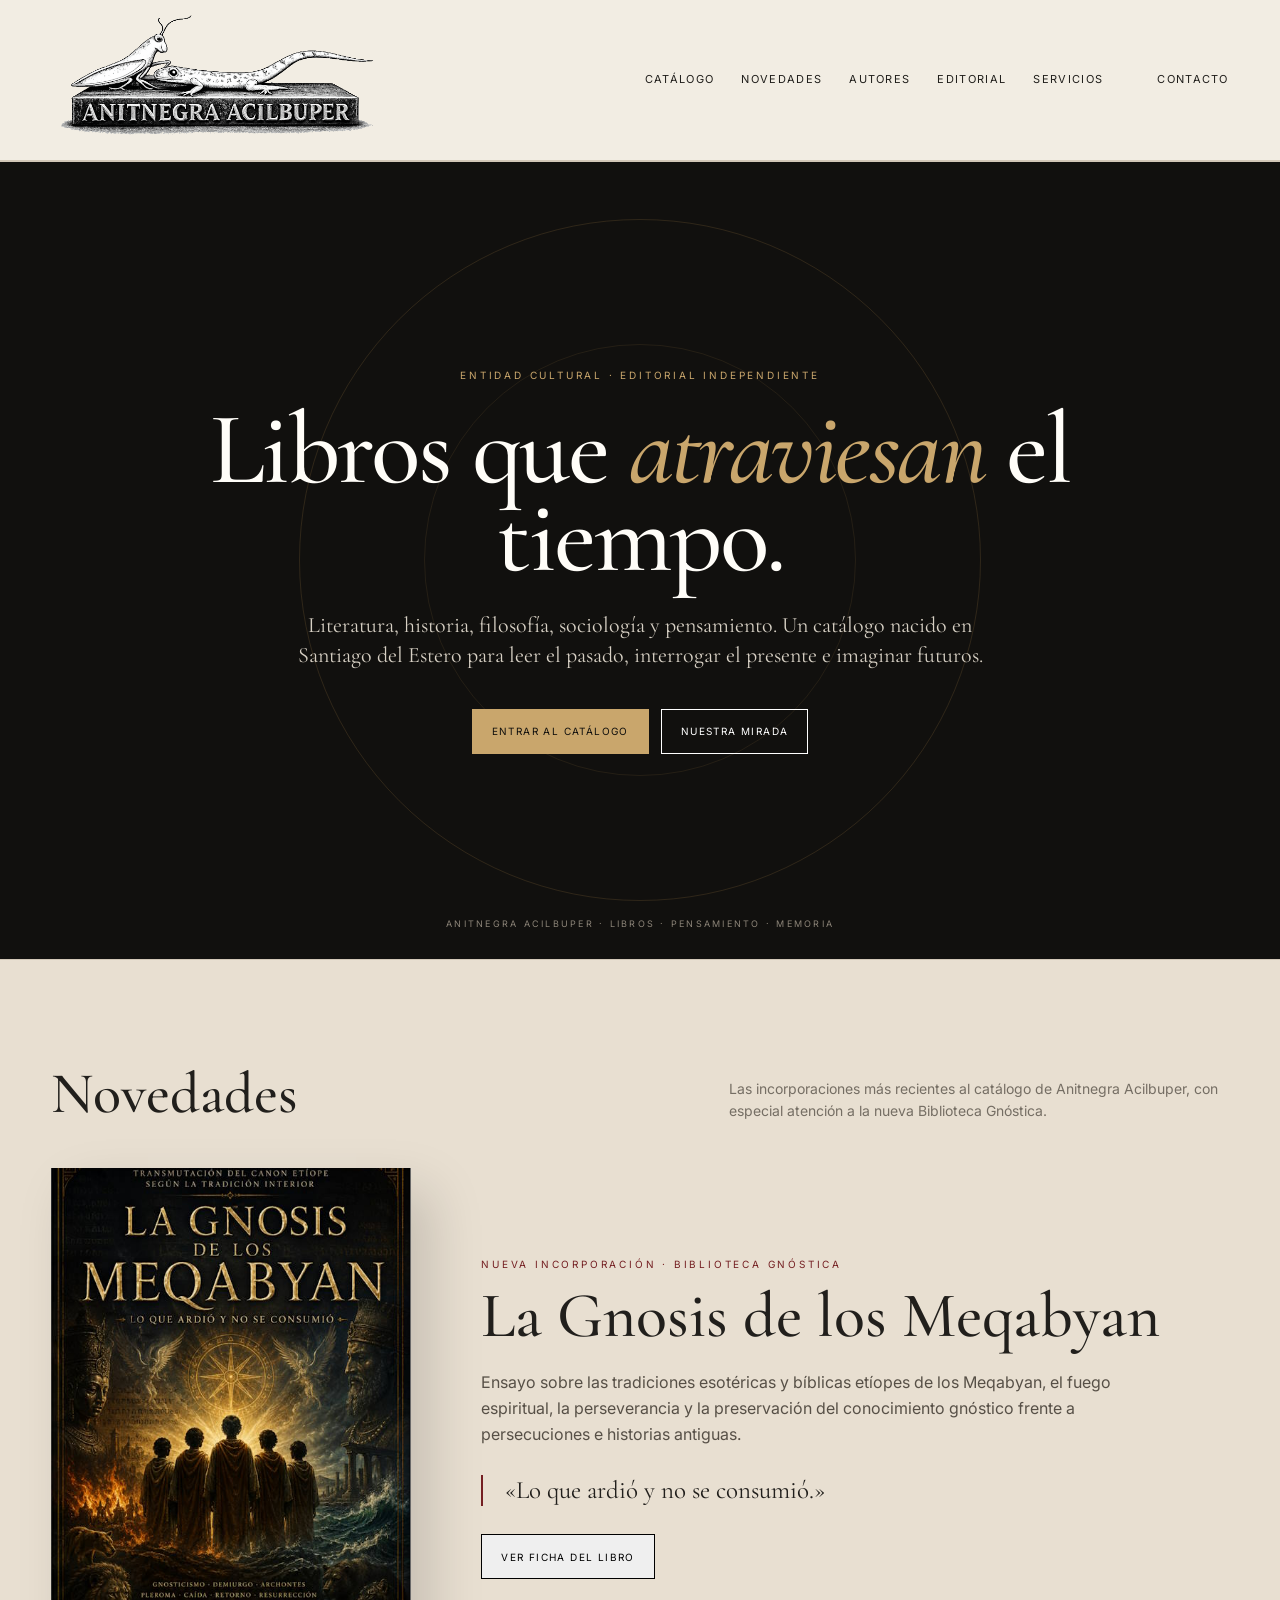
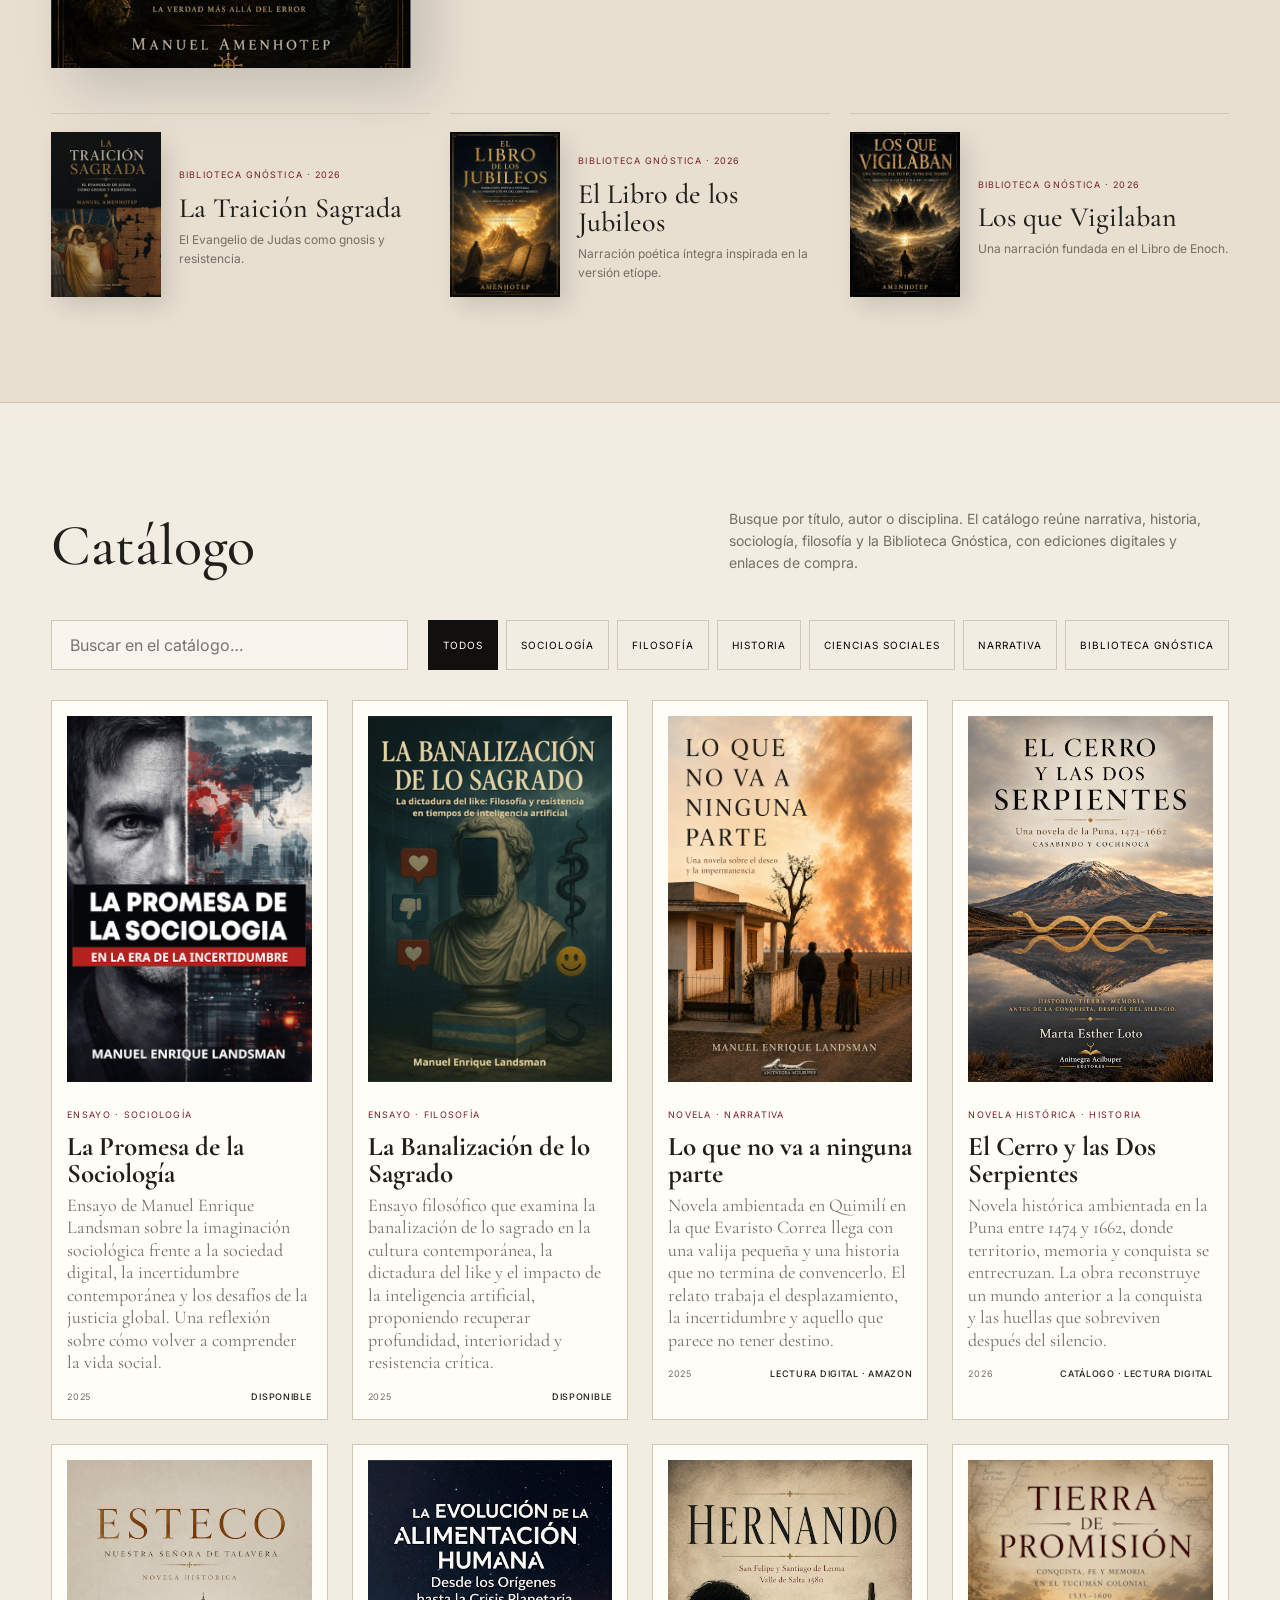
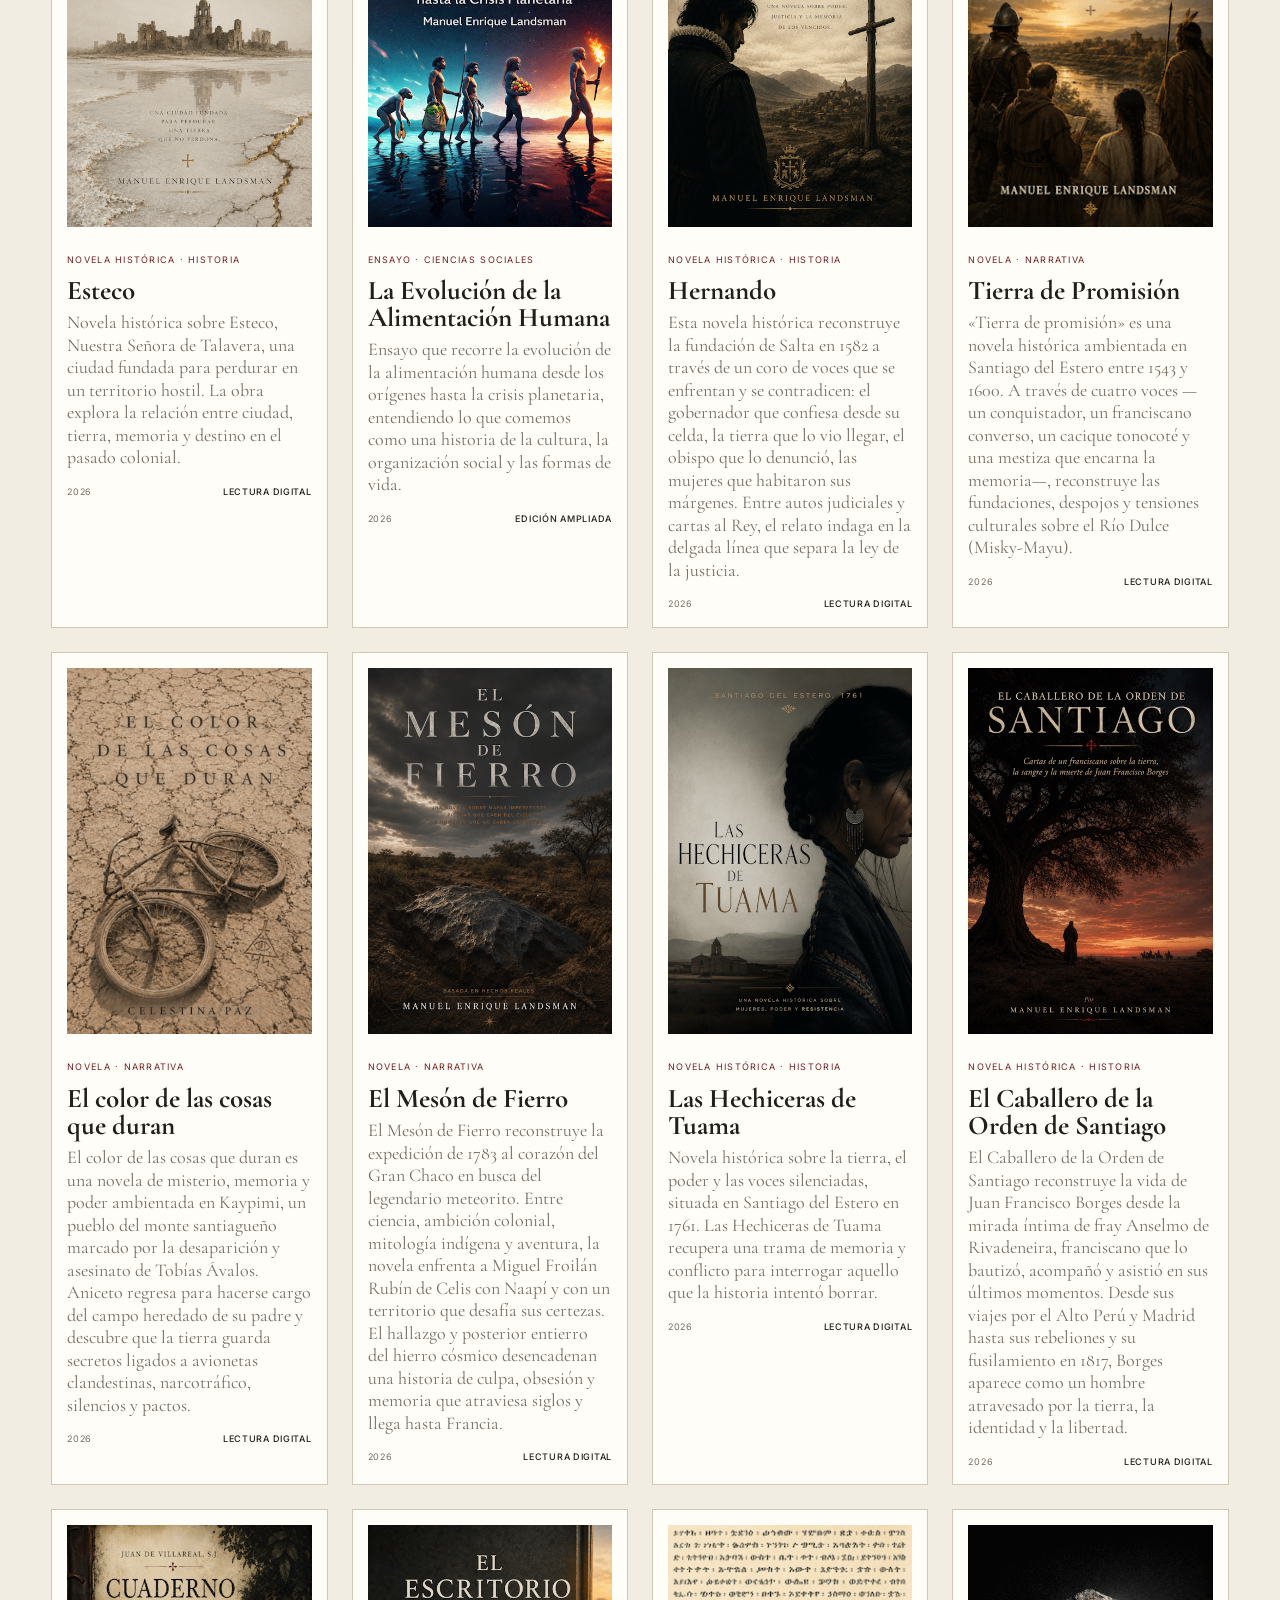
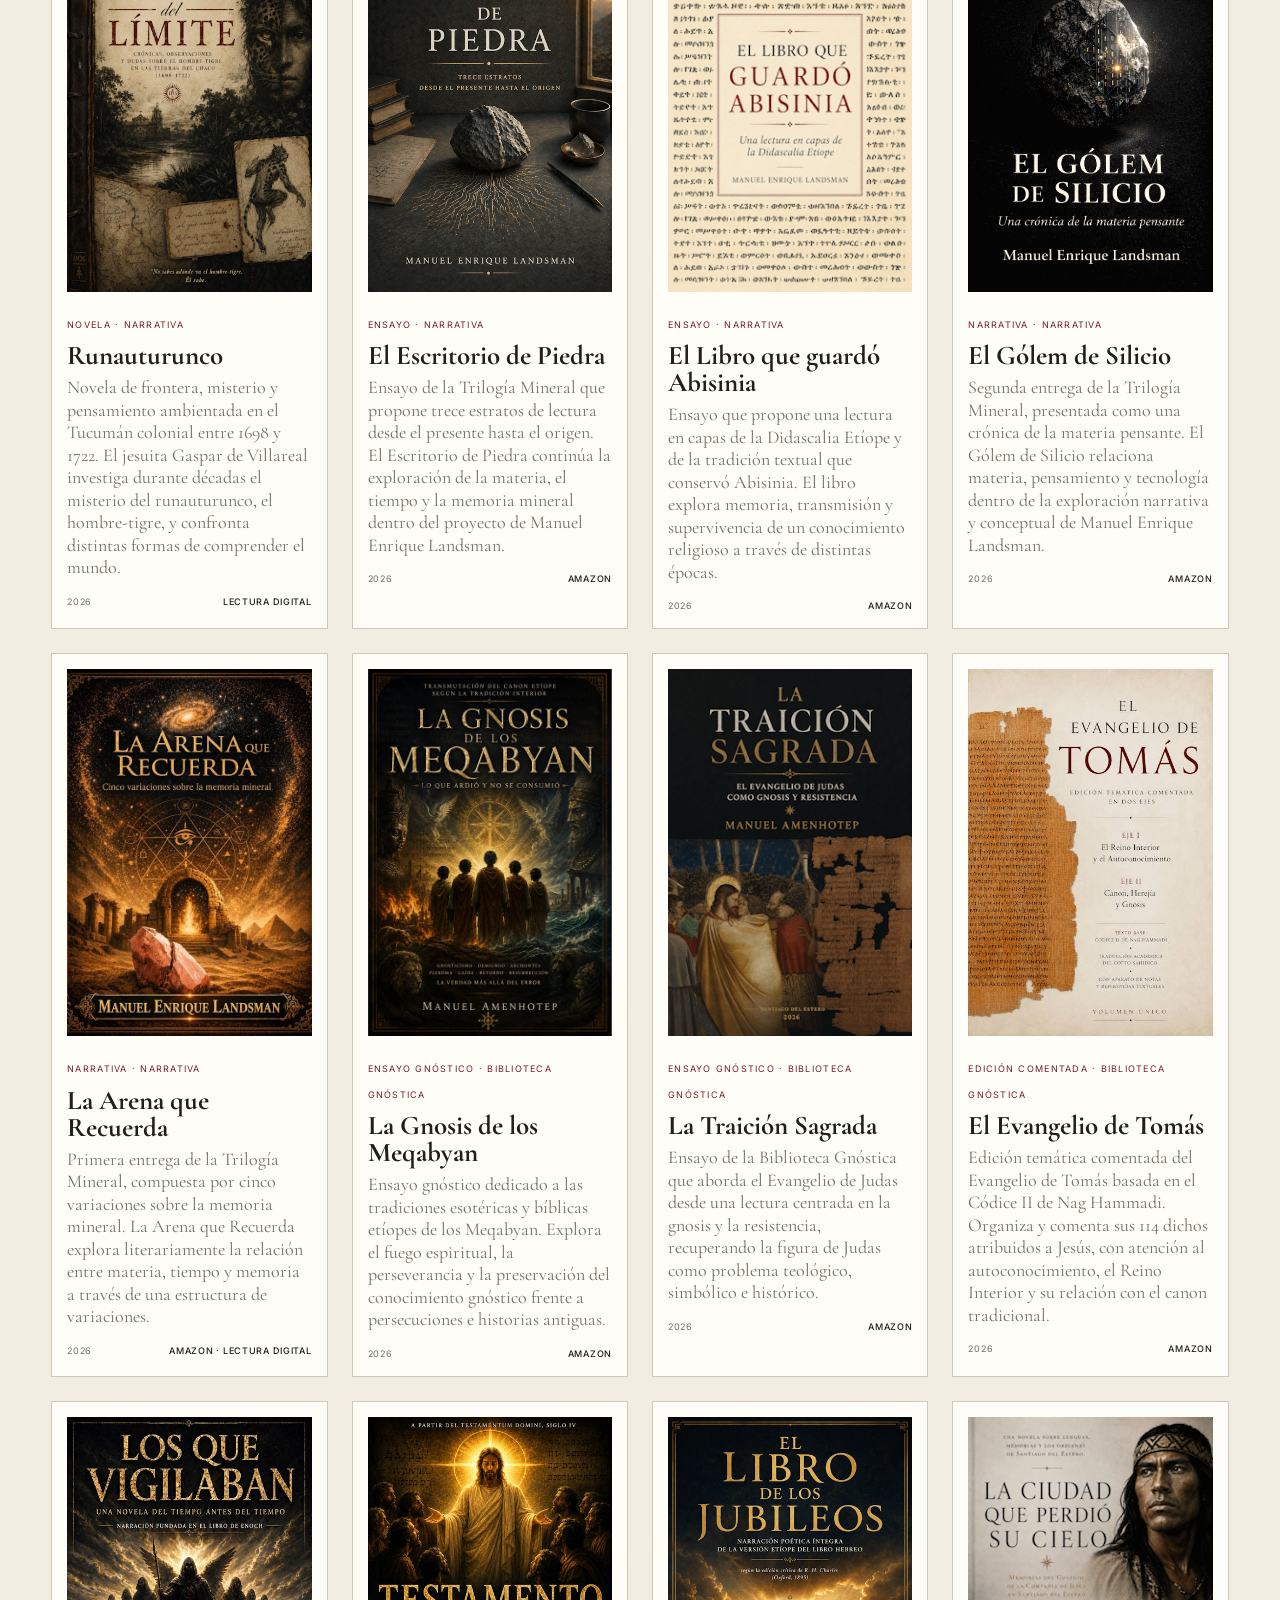
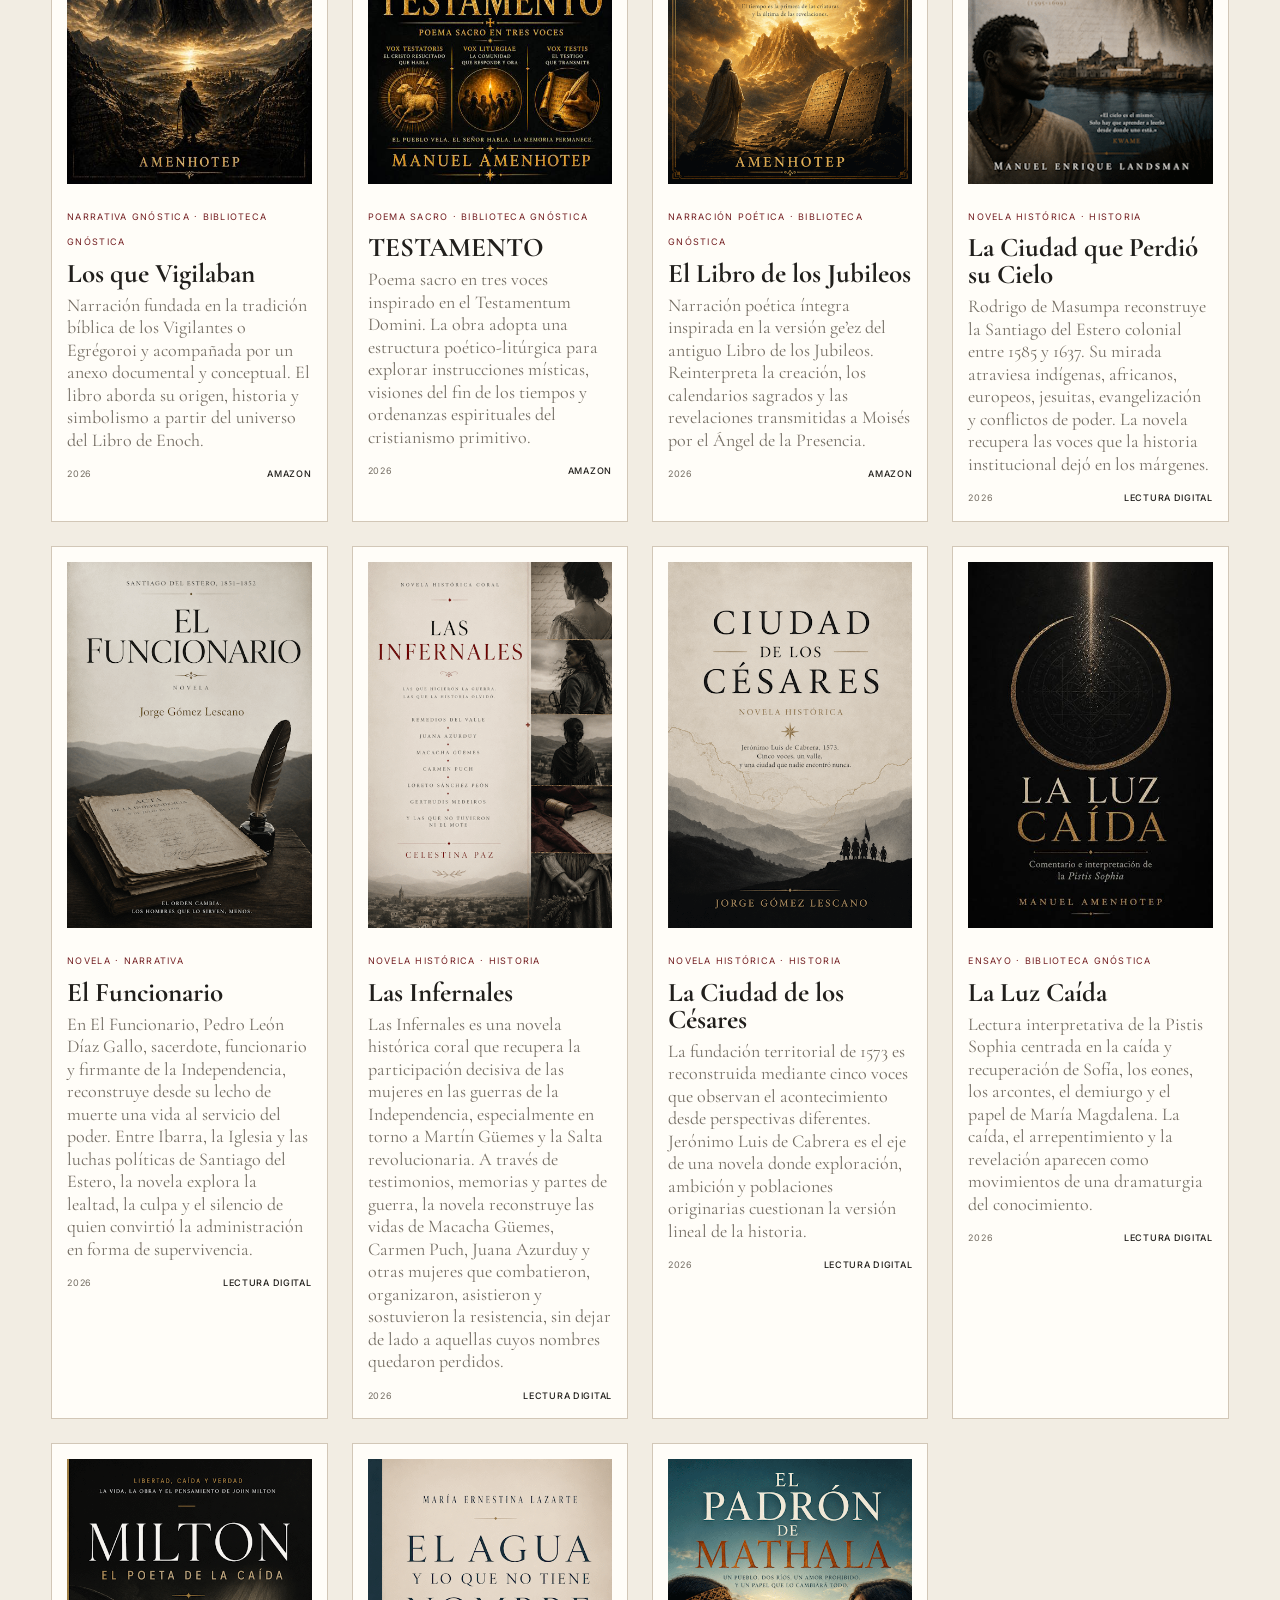
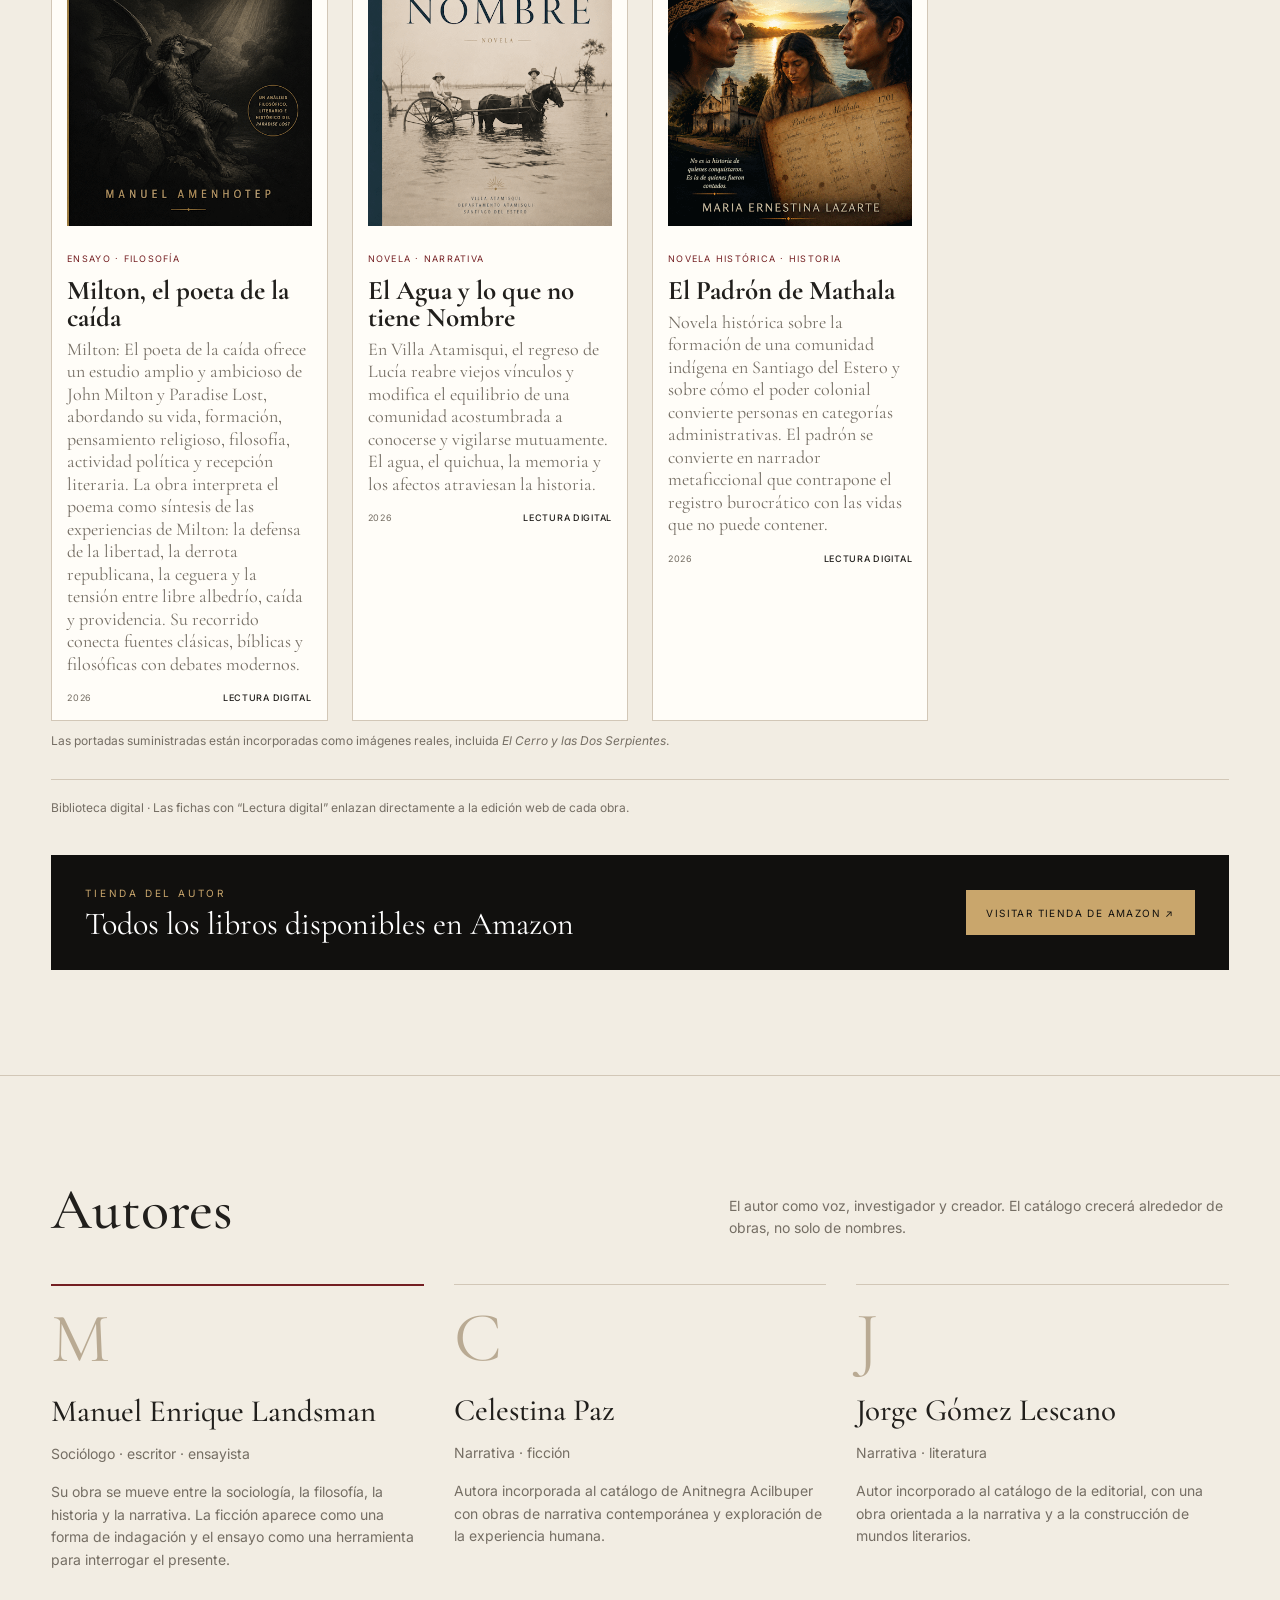
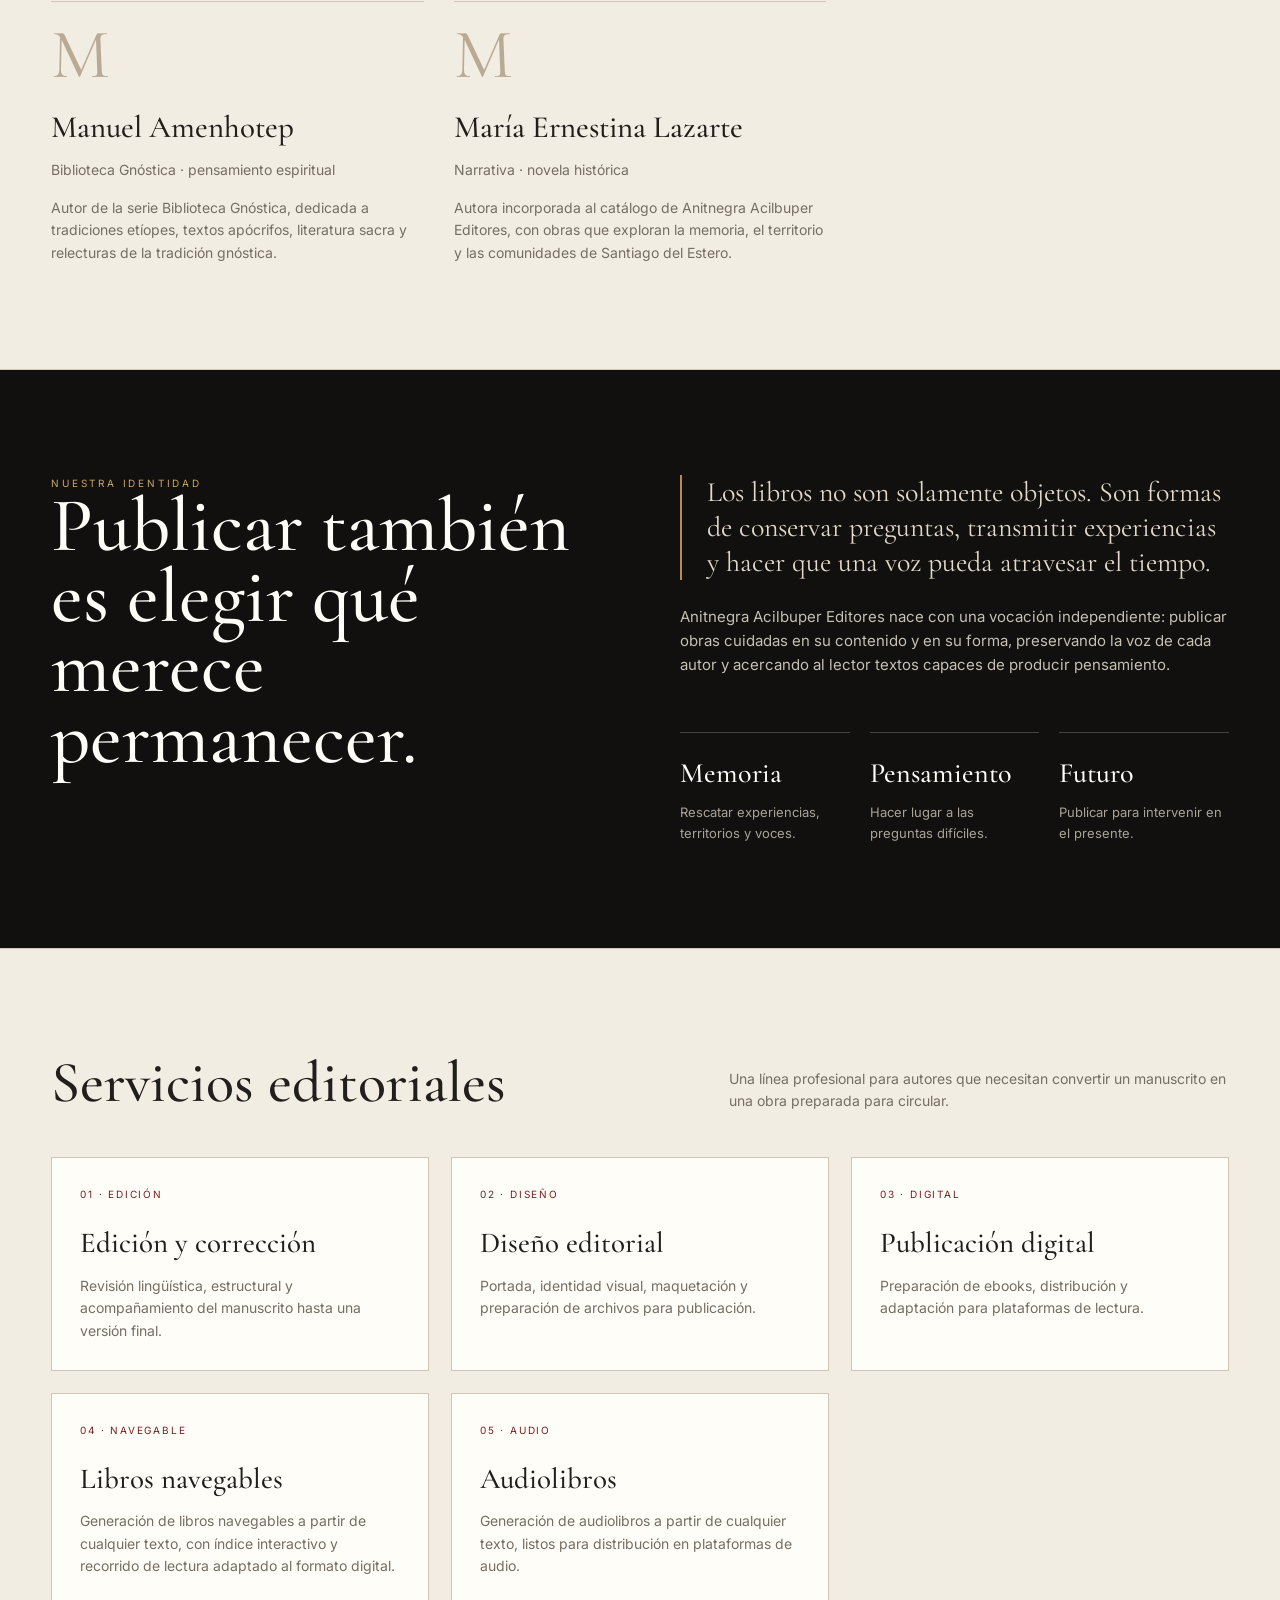
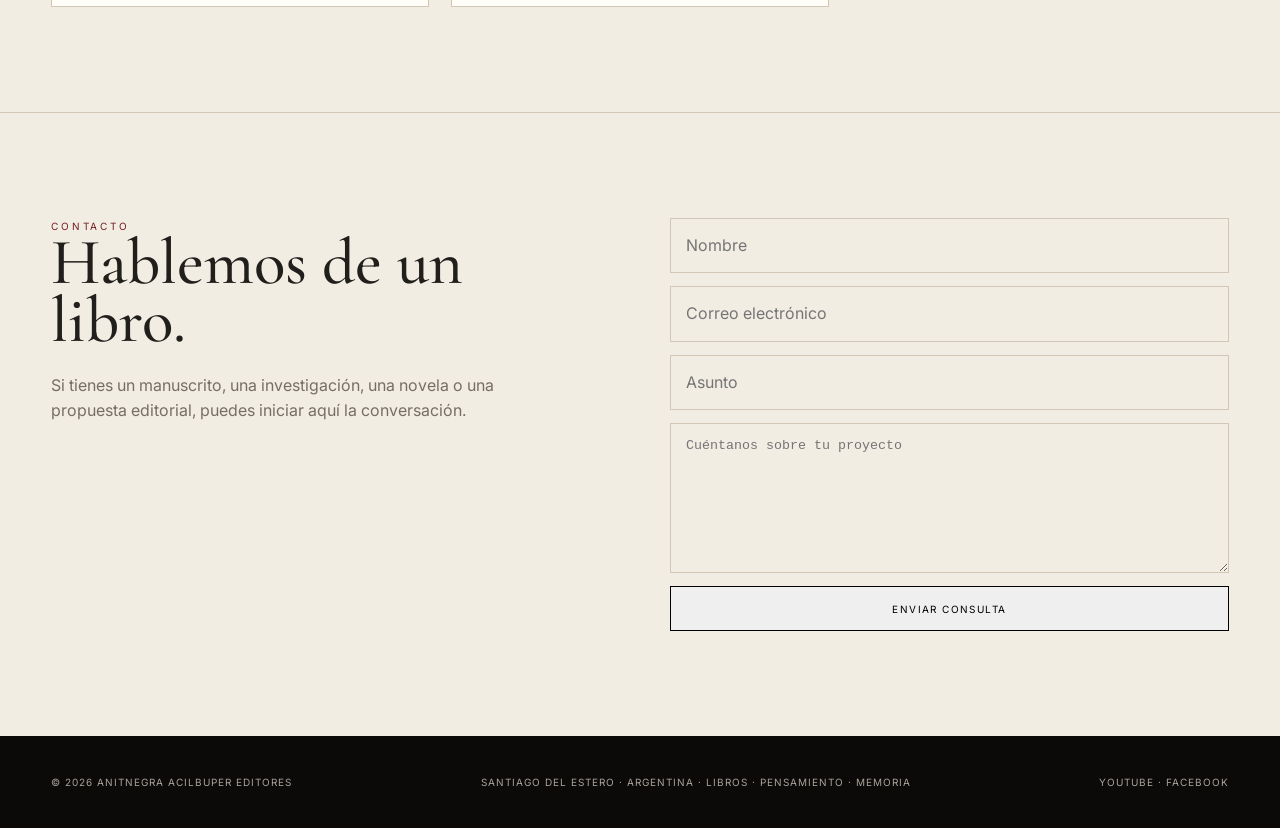
==== commit ab96e802: "Add files via upload" ====
--- a/index.html
+++ b/index.html
@@ -131,6 +131,7 @@
 
 footer{background:#0b0a09;color:#aaa29a;padding:38px 0}
 .footer{display:flex;justify-content:space-between;gap:25px;font-size:10px;text-transform:uppercase;letter-spacing:.1em}
+.footer-social a:hover{text-decoration:underline}
 
 .modal{position:fixed;inset:0;z-index:100;background:rgba(10,9,8,.78);display:none;align-items:center;justify-content:center;padding:25px}
 .modal.open{display:flex}
@@ -492,6 +493,7 @@
   <div class="container footer">
     <div>© <span id="year"></span> Anitnegra Acilbuper Editores</div>
     <div>Santiago del Estero · Argentina · Libros · Pensamiento · Memoria</div>
+    <div class="footer-social"><a href="https://www.youtube.com/@AnitnegraAcilbuper" target="_blank" rel="noopener">YouTube</a> · <a href="https://www.facebook.com/profile.php?id=61594114825403" target="_blank" rel="noopener">Facebook</a></div>
   </div>
 </footer>
 
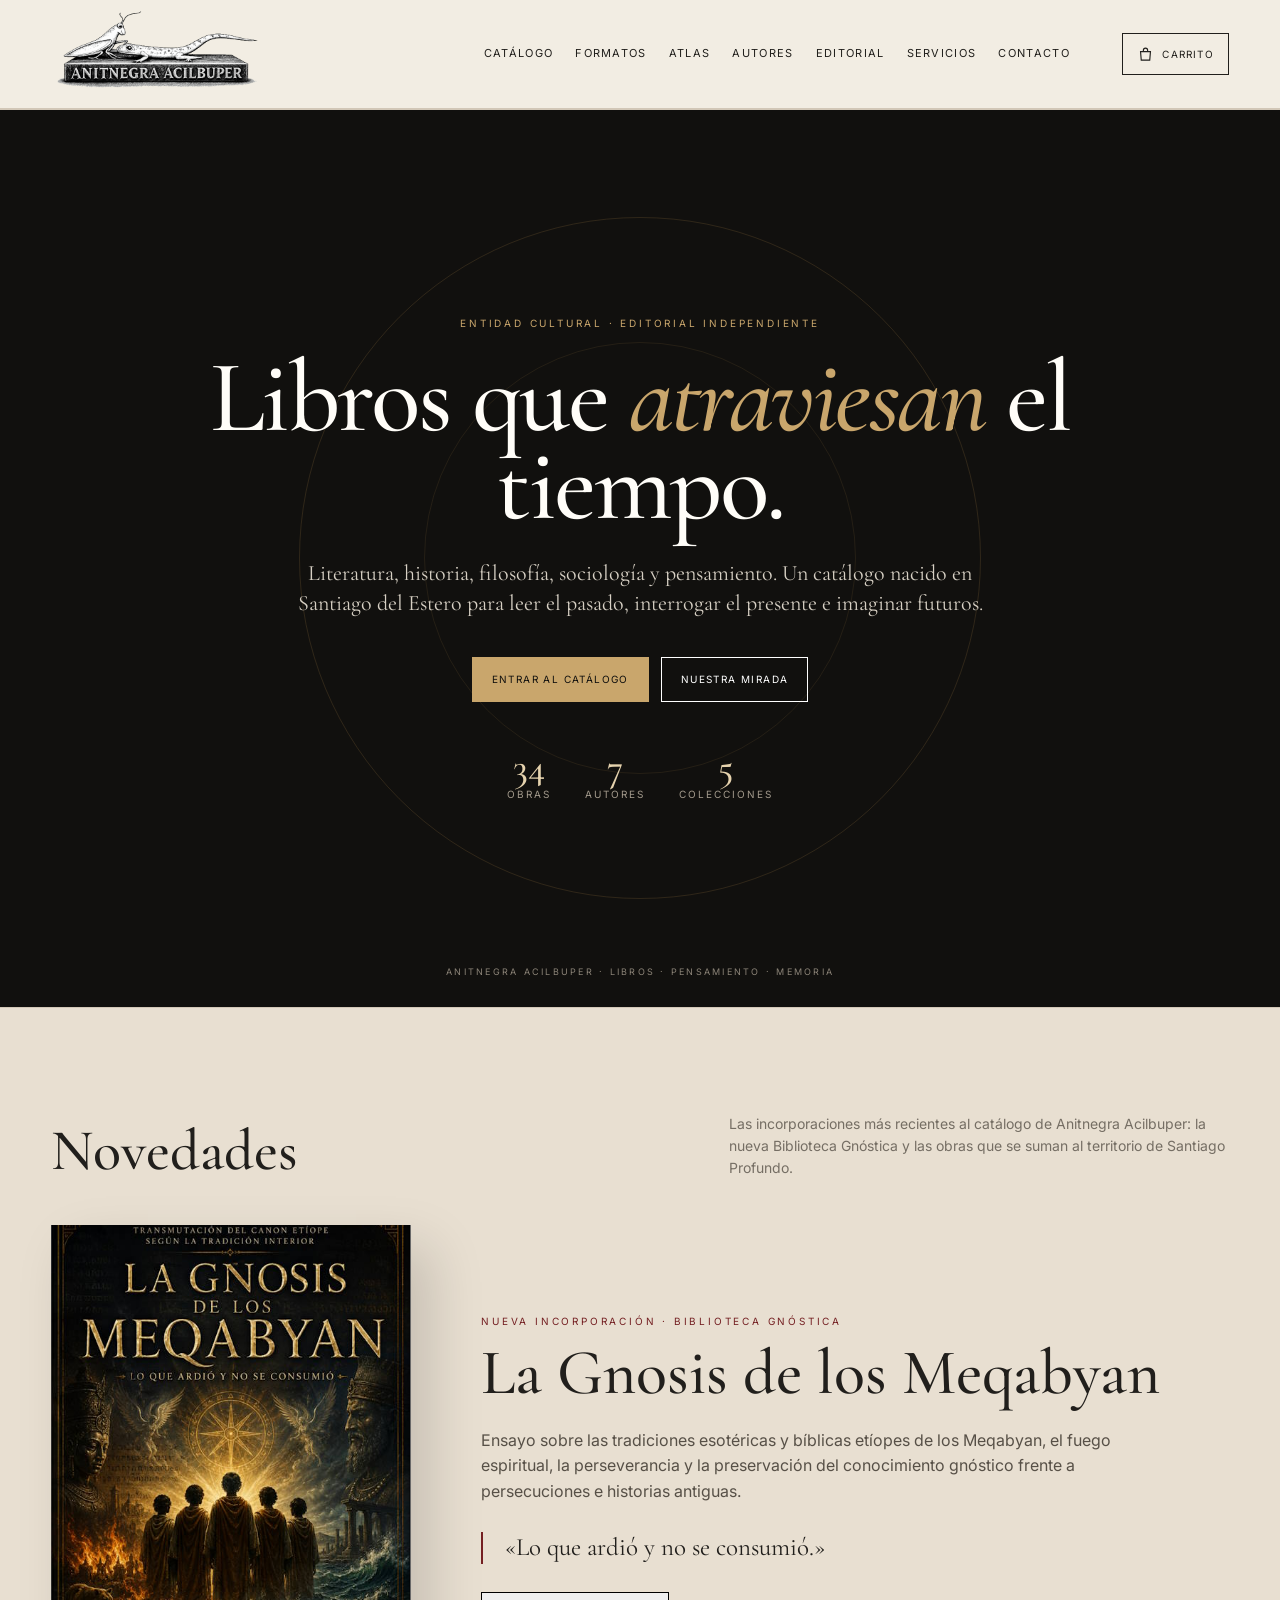
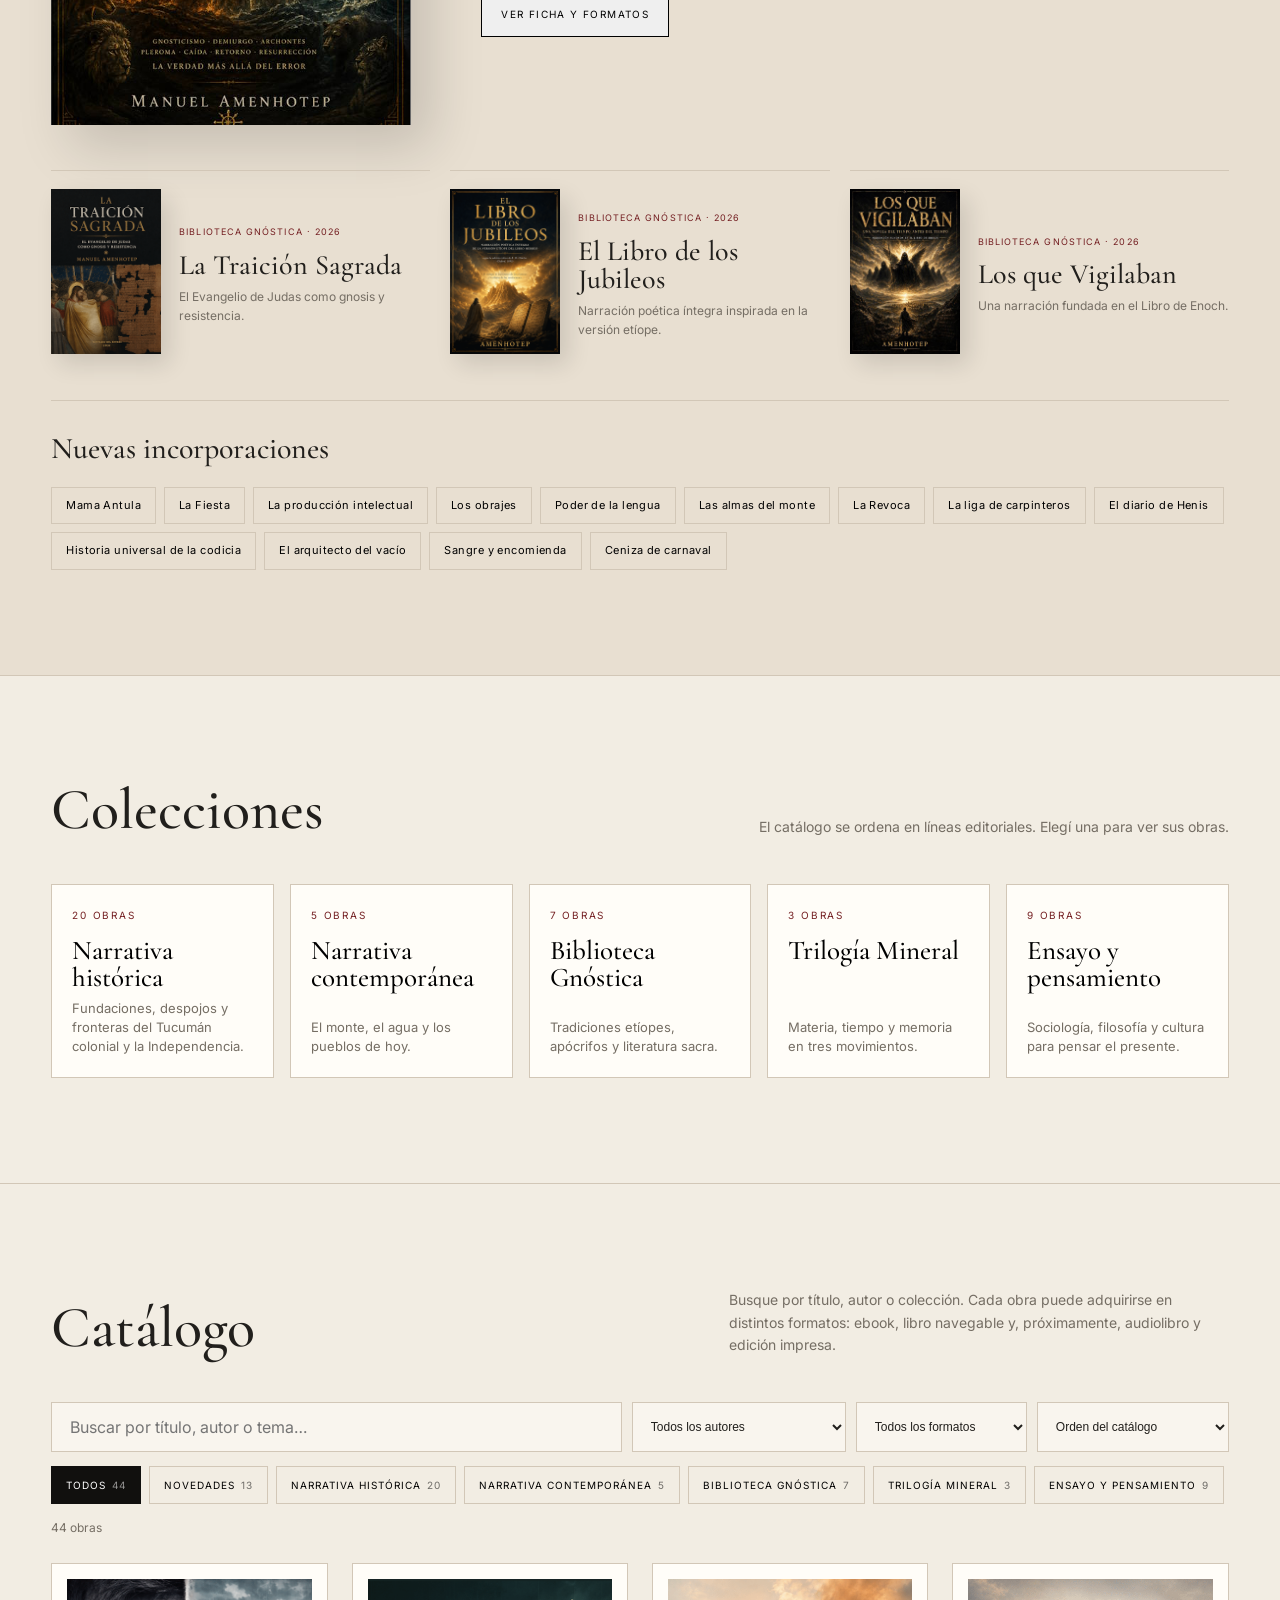
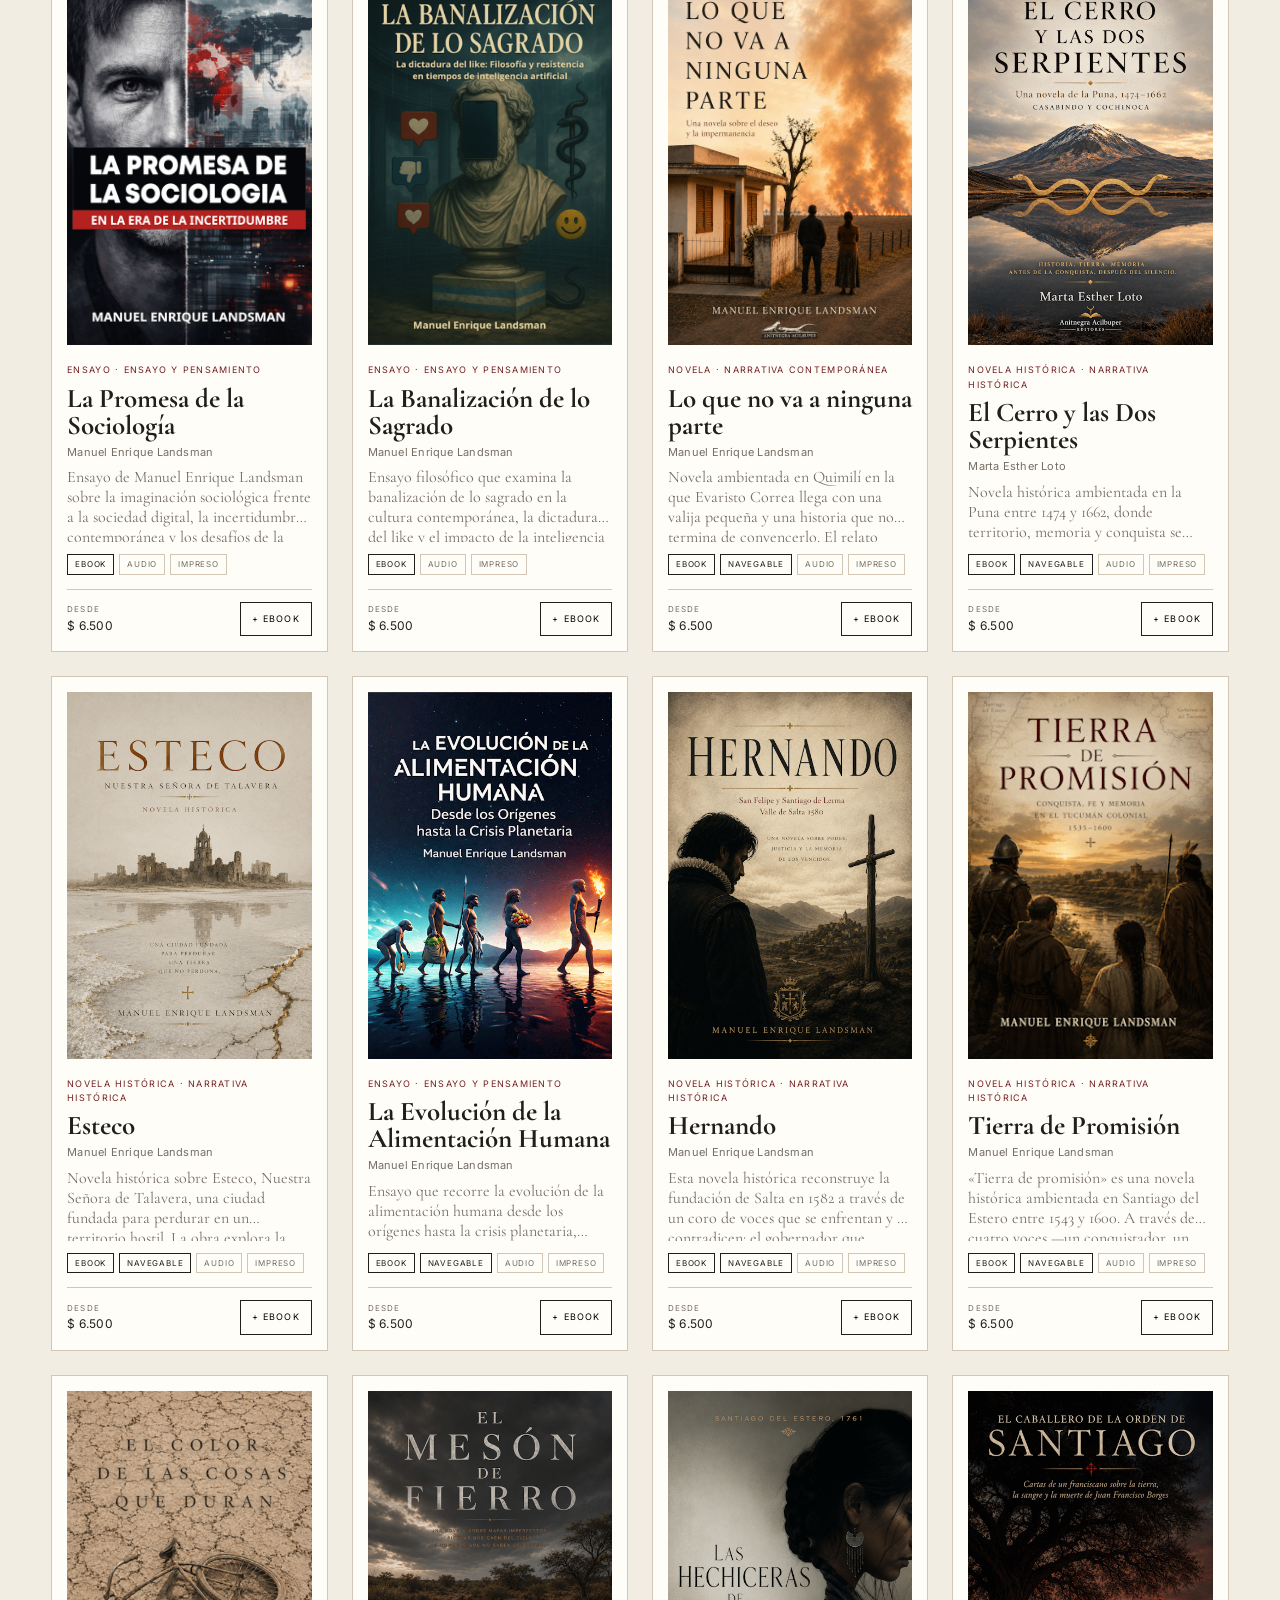
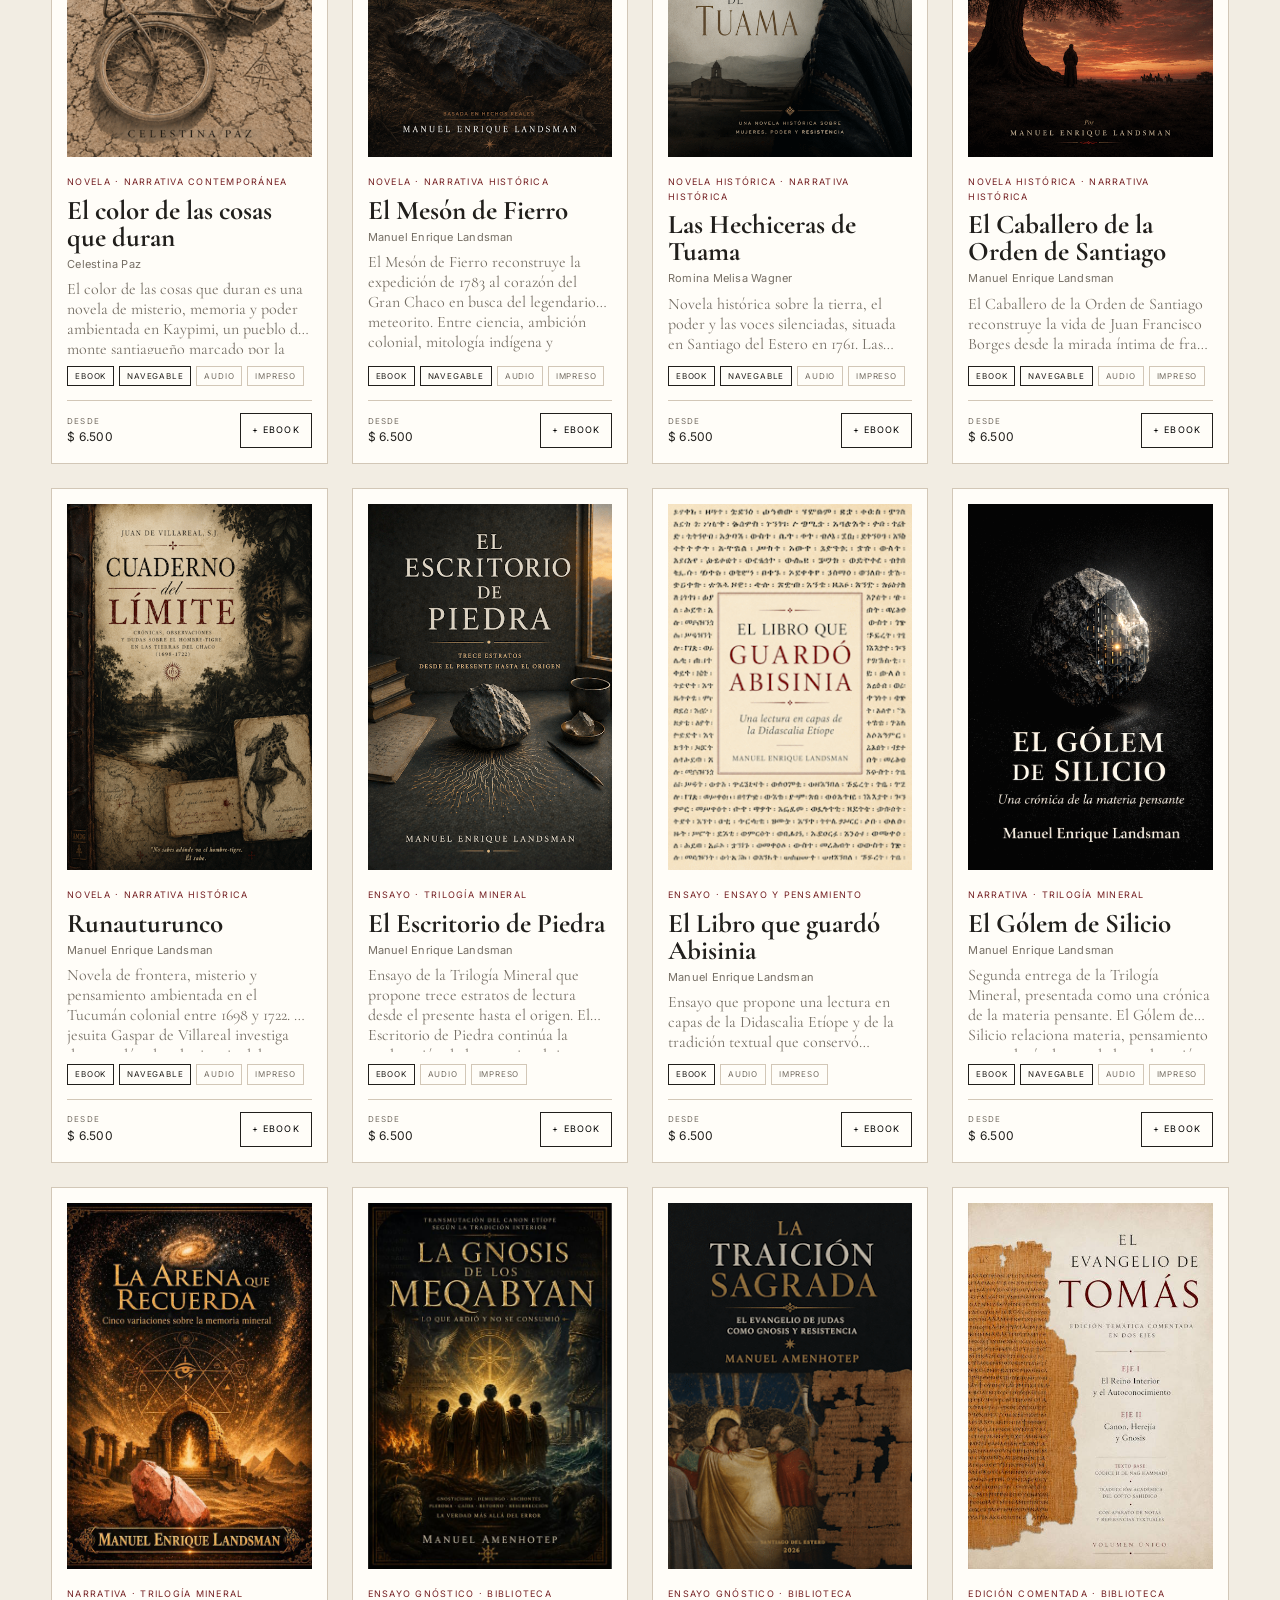
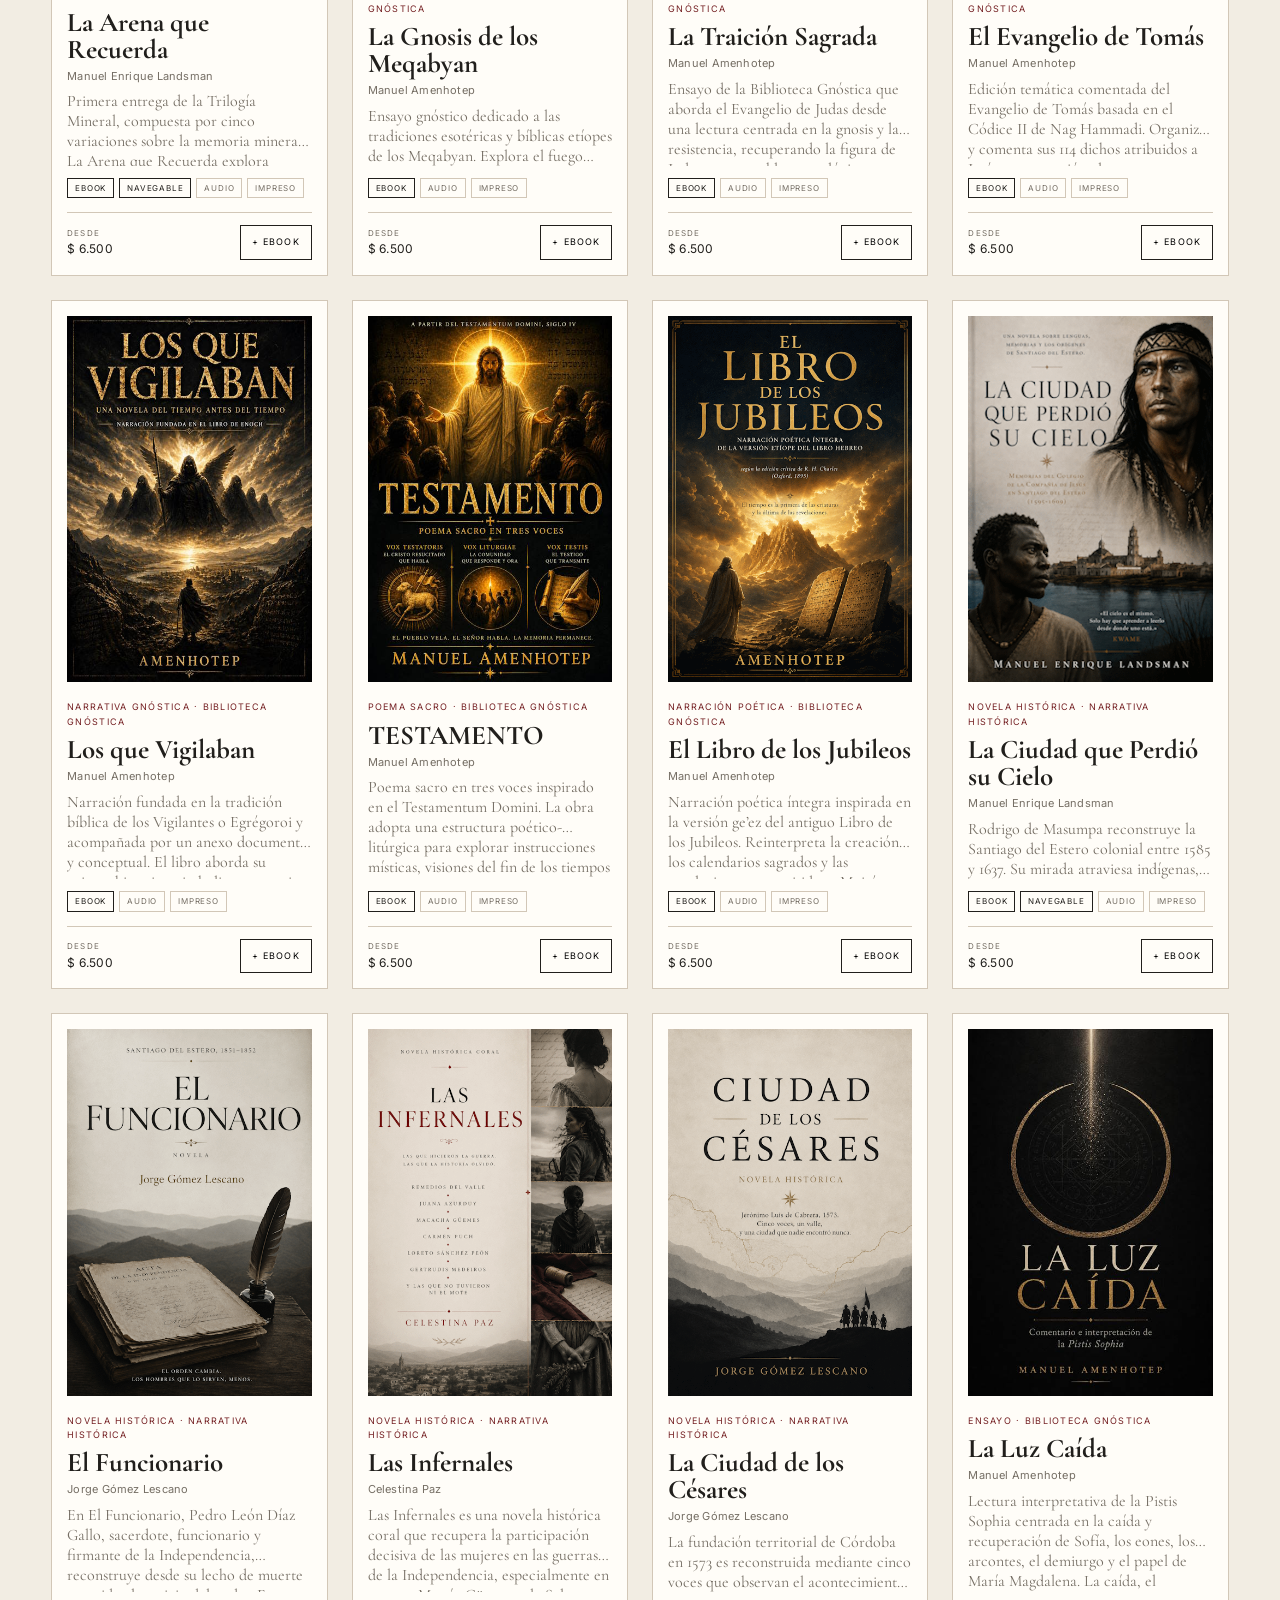
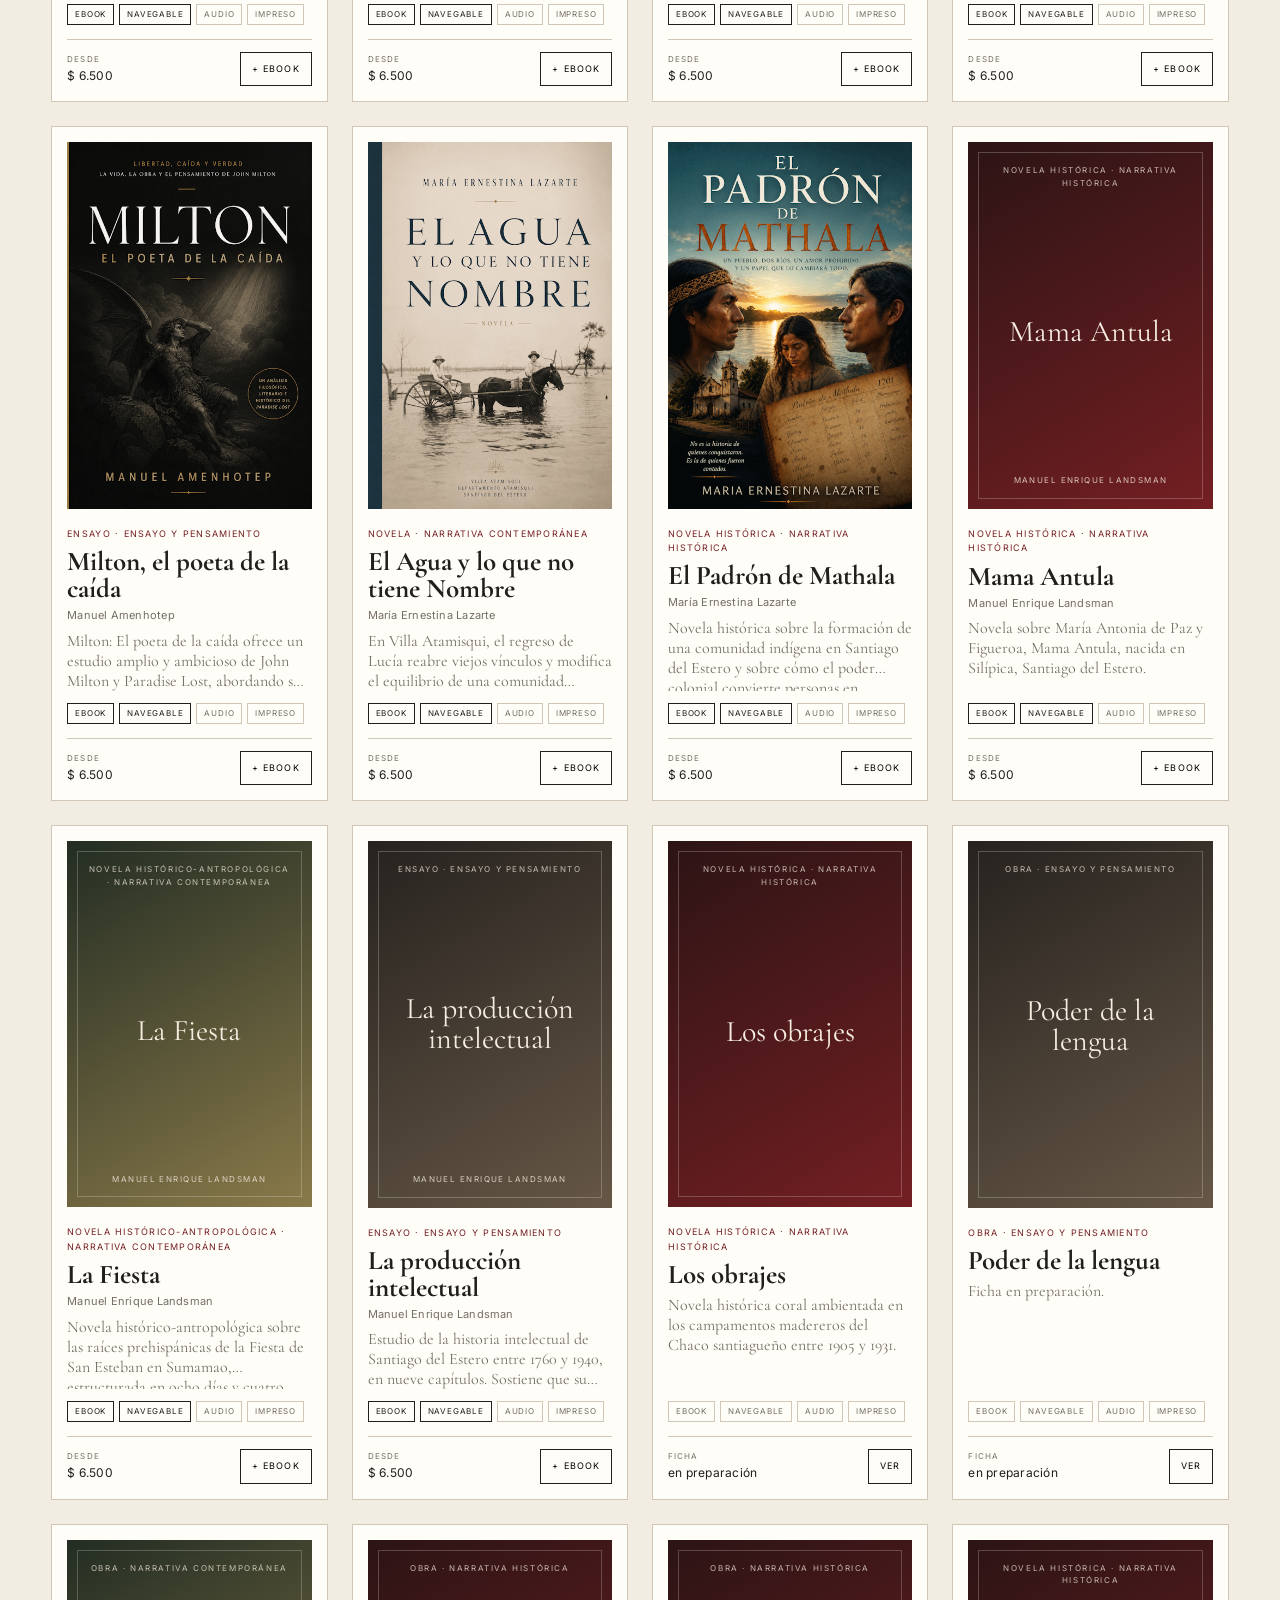
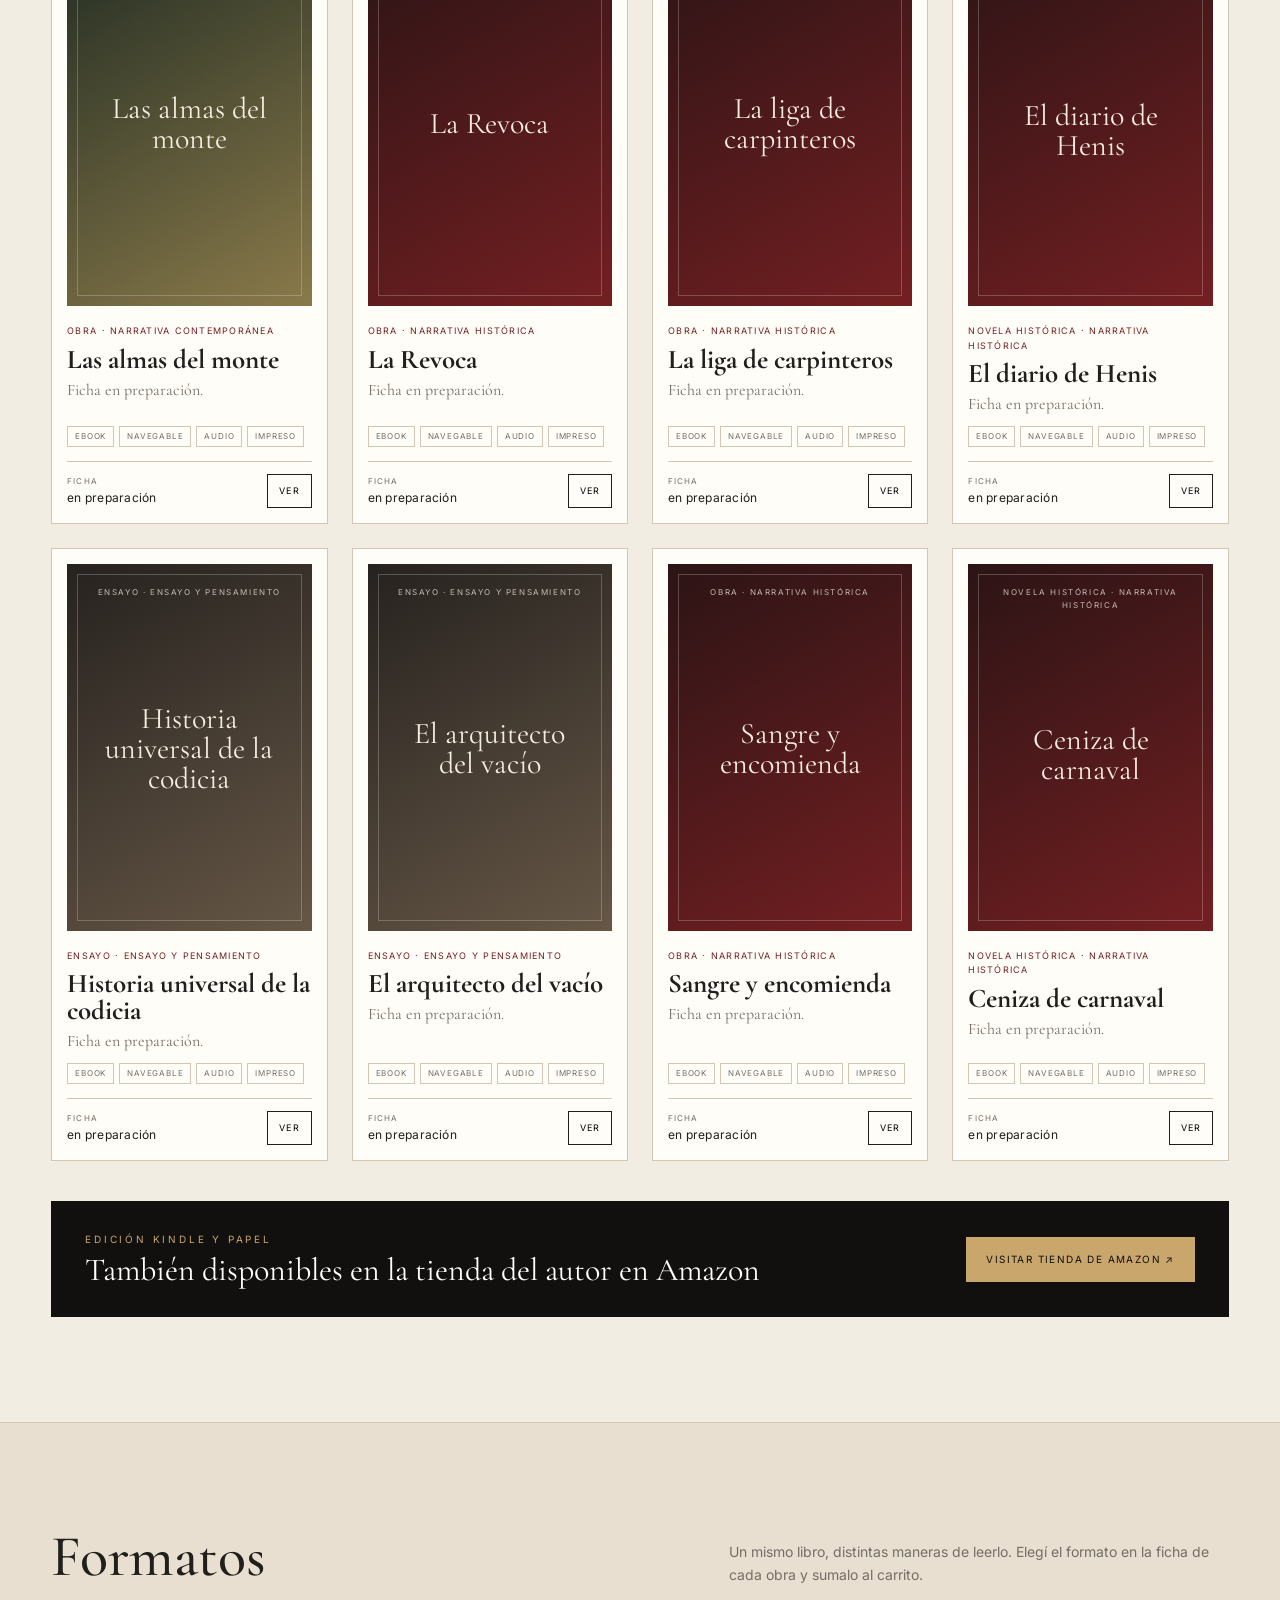
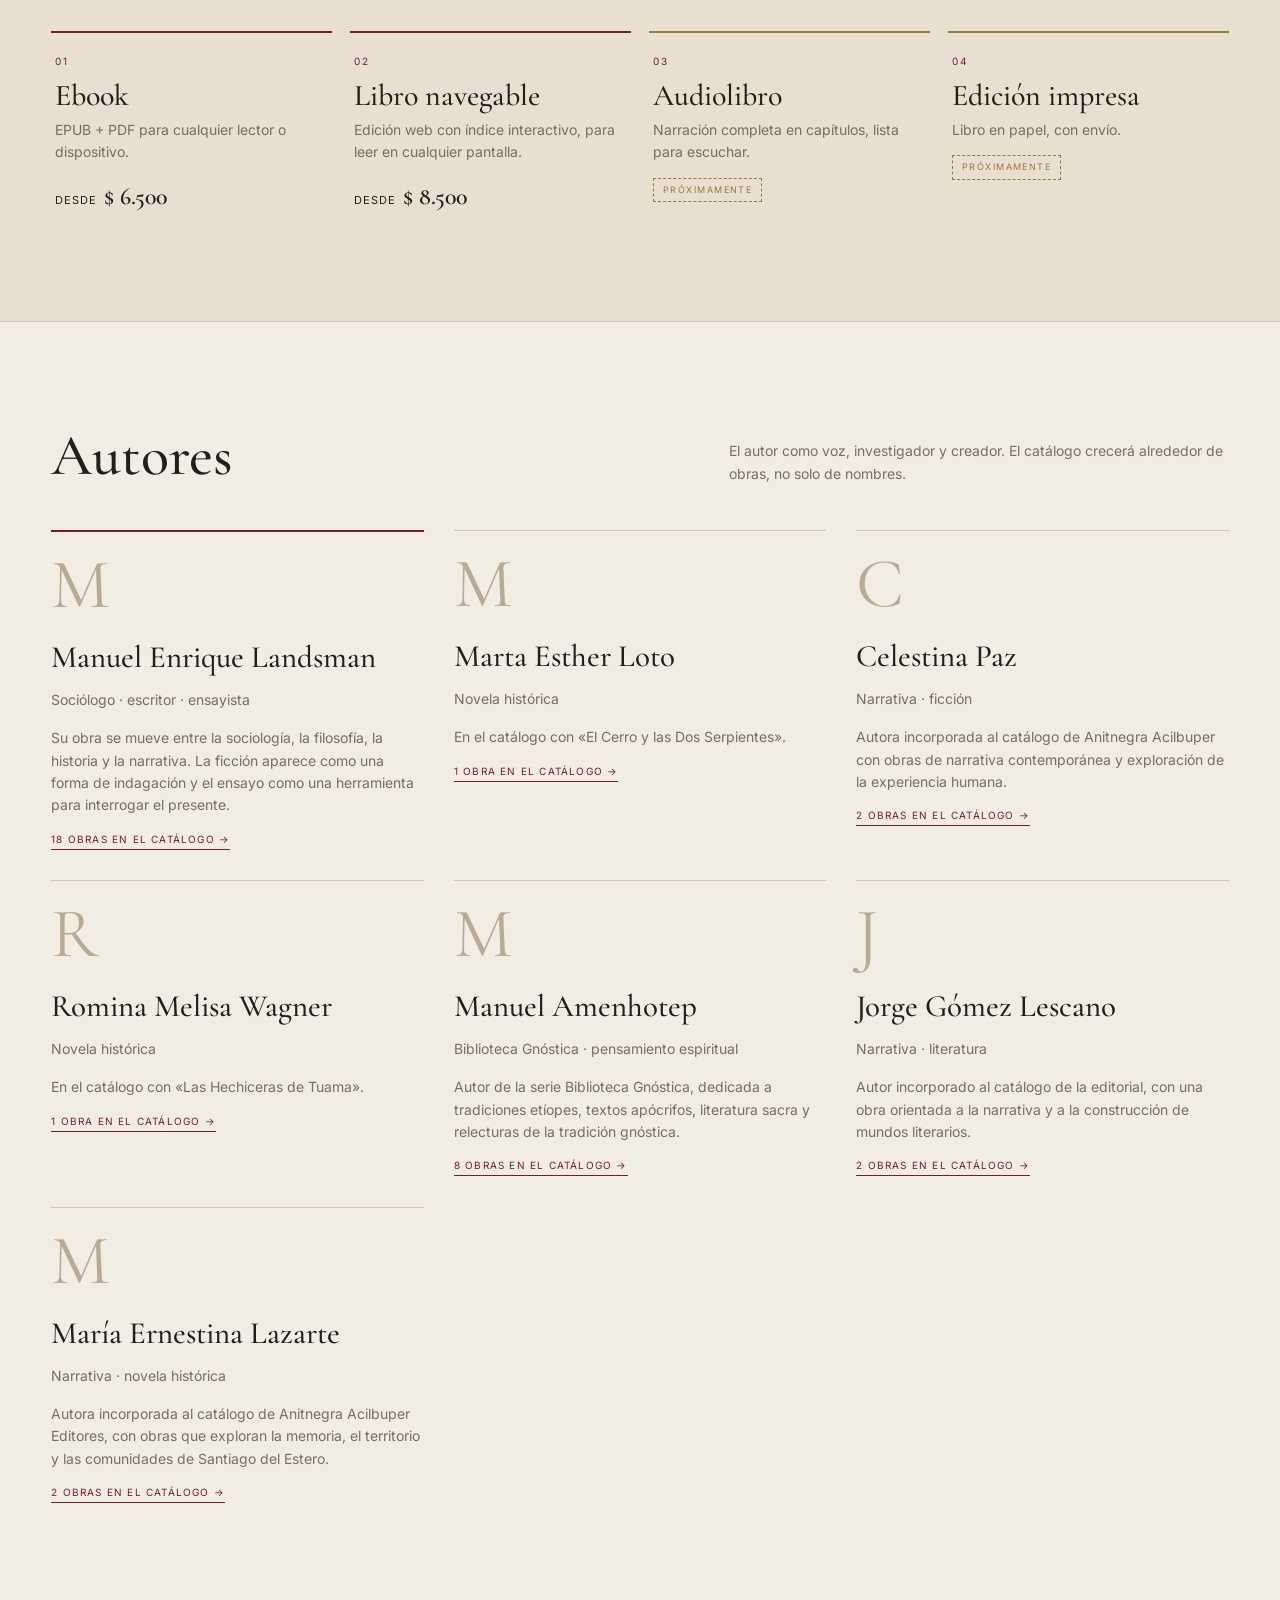
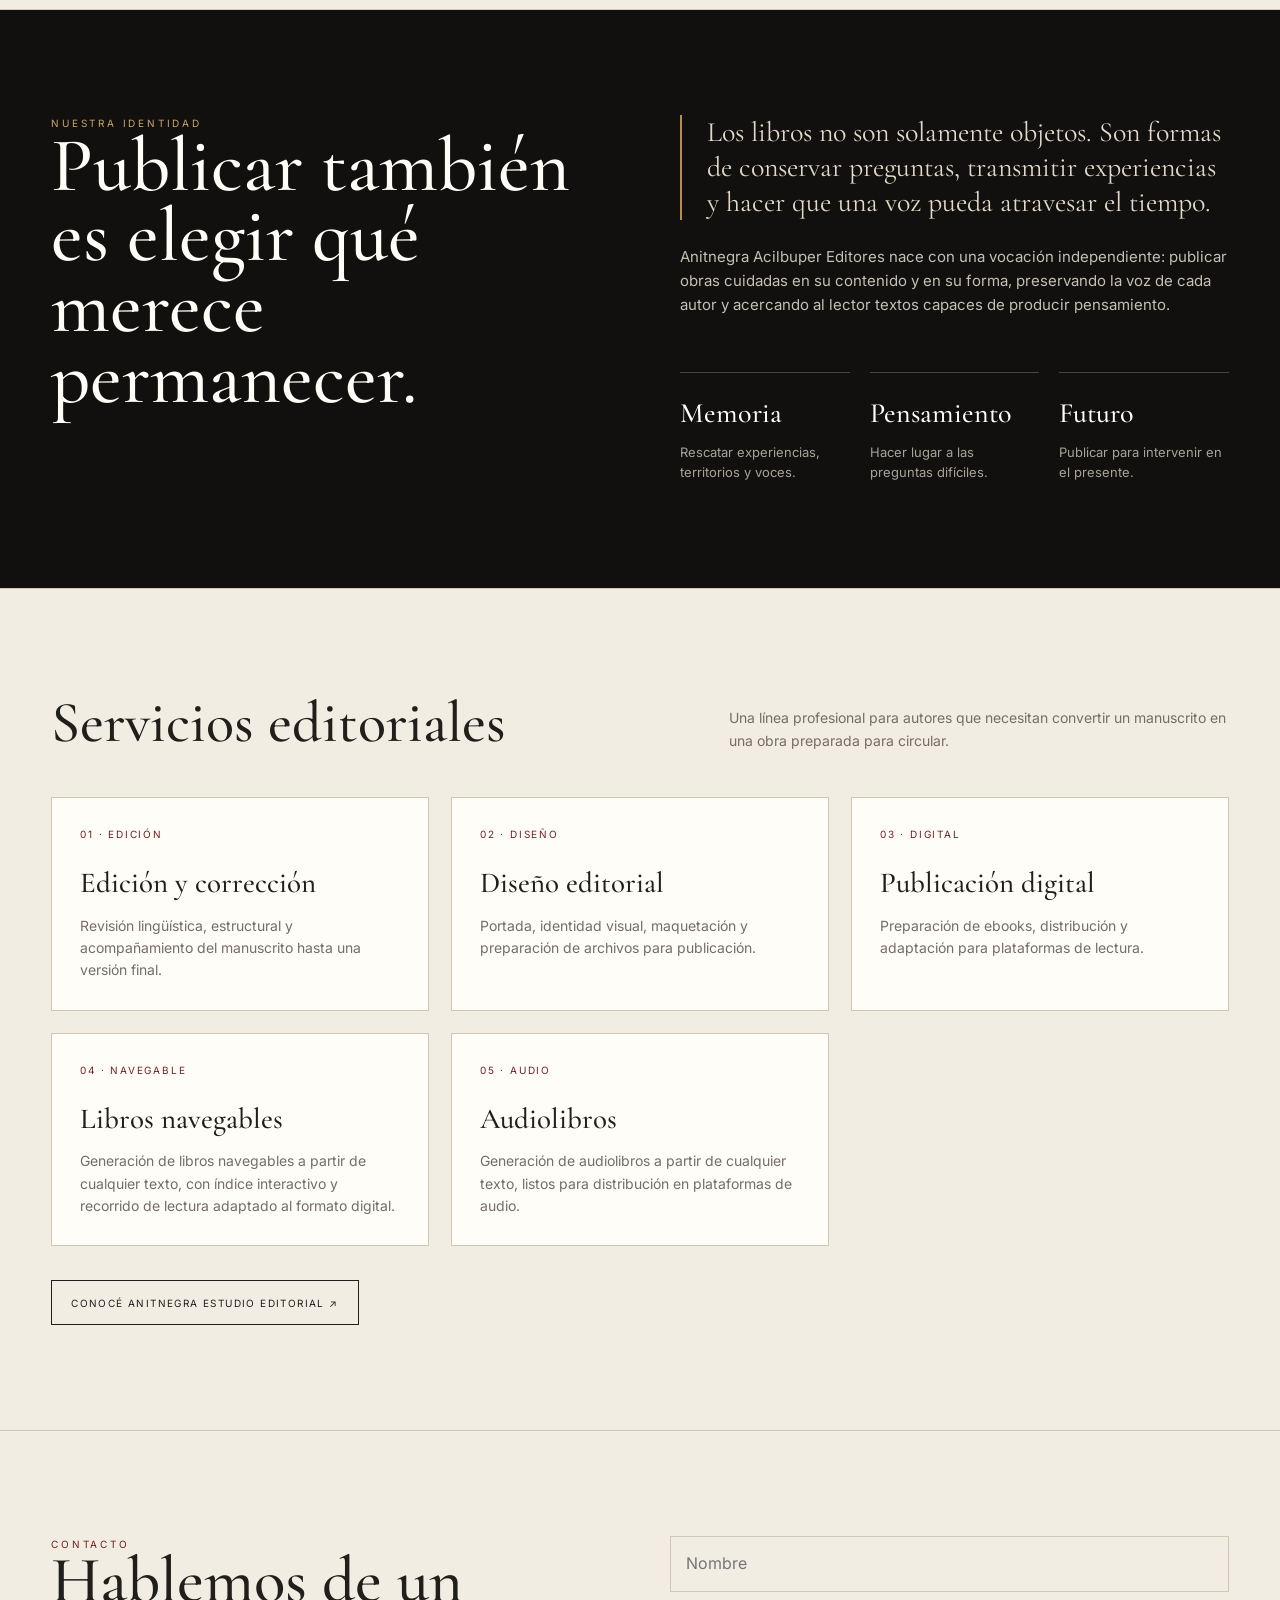
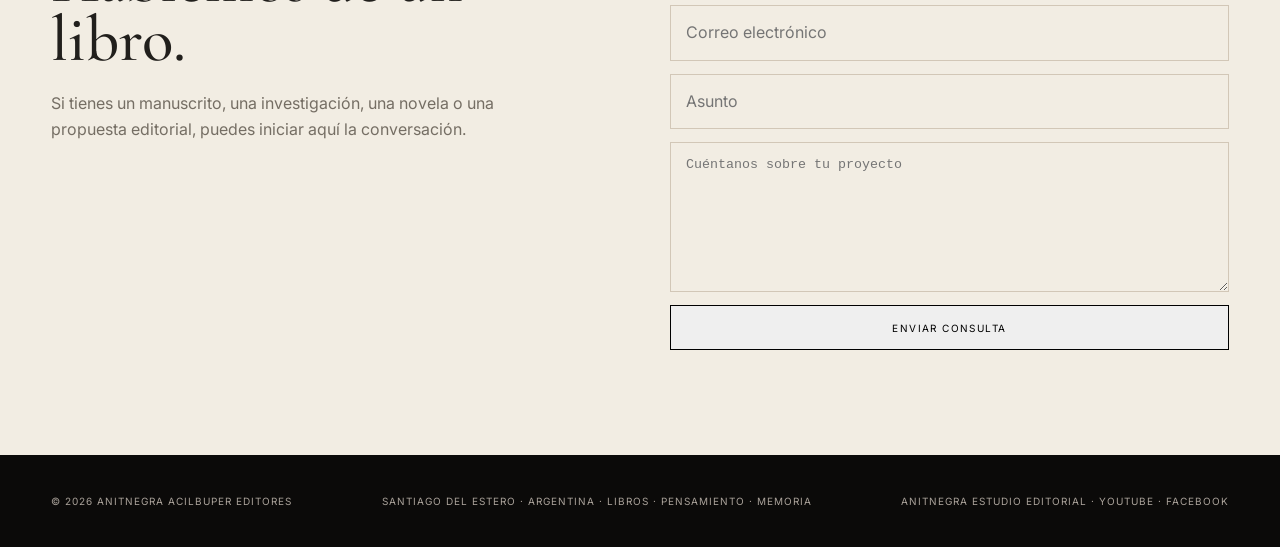
==== commit af4bd6ea: "Add files via upload" ====
--- a/index.html
+++ b/index.html
@@ -5,7 +5,7 @@
 <meta name="viewport" content="width=device-width, initial-scale=1">
 <meta name="description" content="Anitnegra Acilbuper Editores. Literatura, historia, filosofía, sociología y pensamiento.">
 <meta name="theme-color" content="#11100e">
-<title>Anitnegra Acilbuper Editores</title>
+<title>Anitnegra Acilbuper Editores · Libros y formatos</title>
 <style>
 @import url('https://fonts.googleapis.com/css2?family=Cormorant+Garamond:wght@400;500;600;700&family=Inter:wght@400;500;600&display=swap');
 
@@ -289,24 +289,28 @@
 .catalog-order-note{margin:-18px 0 24px;color:var(--muted);font-size:14px;letter-spacing:.02em}
 @media(max-width:540px){.catalog-order-note{margin:-10px 0 20px;font-size:13px;line-height:1.5}}
 </style>
+<link rel="stylesheet" href="css/shop.css">
 </head>
 <body>
 
 <header>
   <div class="container nav">
-    <a href="#inicio" aria-label="Anitnegra Acilbuper Editores"><img class="logo" src="assets/logo.png" alt="Anitnegra Acilbuper Editores"></a>
-    <button class="menu" aria-label="Abrir menú" aria-expanded="false" onclick="toggleMenu()">☰</button>
+    <a href="#inicio" aria-label="Anitnegra Acilbuper Editores"><img class="logo" src="assets/logo.png" alt="Anitnegra Acilbuper Editores" onerror="this.replaceWith(Object.assign(document.createElement('span'),{className:'logo-text',textContent:'Anitnegra Acilbuper Editores'}))"></a>
     <nav id="nav">
       <ul>
         <li><a href="#catalogo">Catálogo</a></li>
-        <li><a href="#novedades">Novedades</a></li>
+        <li><a href="#formatos">Formatos</a></li>
+        <li><a href="atlas.html">Atlas</a></li>
         <li><a href="#autores">Autores</a></li>
         <li><a href="#editorial">Editorial</a></li>
         <li><a href="#servicios">Servicios</a></li>
-        <li></li>
         <li><a href="#contacto">Contacto</a></li>
       </ul>
     </nav>
+    <div class="nav-right">
+      <button class="cart-btn" id="cartBtn" aria-label="Abrir carrito"><svg viewBox="0 0 24 24" fill="none" stroke="currentColor" stroke-width="1.6" aria-hidden="true"><path d="M5 8h14l-1 12H6L5 8z"/><path d="M9 8V6a3 3 0 0 1 6 0v2"/></svg><span class="lbl">Carrito</span><span class="cart-count" hidden>0</span></button>
+      <button class="menu" aria-label="Abrir menú" aria-expanded="false" onclick="toggleMenu()">☰</button>
+    </div>
   </div>
 </header>
 
@@ -320,6 +324,7 @@
       <a class="btn gold" href="#catalogo">Entrar al catálogo</a>
       <a class="btn light" href="#editorial">Nuestra mirada</a>
     </div>
+    <div class="hero-stats" id="heroStats"></div>
   </div>
   <div class="hero-mark">Anitnegra Acilbuper · libros · pensamiento · memoria</div>
 </section>
@@ -328,7 +333,7 @@
   <div class="container">
     <div class="section-title reveal">
       <h2>Novedades</h2>
-      <p>Las incorporaciones más recientes al catálogo de Anitnegra Acilbuper, con especial atención a la nueva Biblioteca Gnóstica.</p>
+      <p>Las incorporaciones más recientes al catálogo de Anitnegra Acilbuper: la nueva Biblioteca Gnóstica y las obras que se suman al territorio de Santiago Profundo.</p>
     </div>
     <div class="feature reveal">
       <div class="feature-cover"><img src="assets/la-gnosis-de-los-meqabyan.jpg" alt="Portada de La Gnosis de los Meqabyan"></div>
@@ -337,23 +342,37 @@
         <h2>La Gnosis de los Meqabyan</h2>
         <p>Ensayo sobre las tradiciones esotéricas y bíblicas etíopes de los Meqabyan, el fuego espiritual, la perseverancia y la preservación del conocimiento gnóstico frente a persecuciones e historias antiguas.</p>
         <div class="feature-quote">«Lo que ardió y no se consumió.»</div>
-        <button class="btn" onclick="openBook('gnosis-meqabyan')">Ver ficha del libro</button>
+        <button class="btn" data-open="gnosis-meqabyan" tabindex="0">Ver ficha y formatos</button>
       </div>
     </div>
     <div class="news-grid reveal">
-      <article class="news-card" onclick="openBook('traicion-sagrada')">
+      <article class="news-card" data-open="traicion-sagrada" tabindex="0">
         <img src="assets/la-traicion-sagrada.png" alt="Portada de La Traición Sagrada">
         <div><span>Biblioteca Gnóstica · 2026</span><h3>La Traición Sagrada</h3><p>El Evangelio de Judas como gnosis y resistencia.</p></div>
       </article>
-      <article class="news-card" onclick="openBook('jubileos')">
+      <article class="news-card" data-open="jubileos" tabindex="0">
         <img src="assets/El_Libro_de_los_jubileos.png" alt="Portada de El Libro de los Jubileos">
         <div><span>Biblioteca Gnóstica · 2026</span><h3>El Libro de los Jubileos</h3><p>Narración poética íntegra inspirada en la versión etíope.</p></div>
       </article>
-      <article class="news-card" onclick="openBook('los-que-vigilaban')">
+      <article class="news-card" data-open="los-que-vigilaban" tabindex="0">
         <img src="assets/los-que-vigilaban.jpg" alt="Portada de Los que Vigilaban">
         <div><span>Biblioteca Gnóstica · 2026</span><h3>Los que Vigilaban</h3><p>Una narración fundada en el Libro de Enoch.</p></div>
       </article>
     </div>
+    <div class="nuevas reveal">
+      <h3>Nuevas incorporaciones</h3>
+      <div class="chips" id="newChips"></div>
+    </div>
+  </div>
+</section>
+
+<section id="colecciones">
+  <div class="container">
+    <div class="section-title reveal">
+      <h2>Colecciones</h2>
+      <p>El catálogo se ordena en líneas editoriales. Elegí una para ver sus obras.</p>
+    </div>
+    <div class="collections reveal" id="collections"></div>
   </div>
 </section>
 
@@ -361,37 +380,40 @@
   <div class="container">
     <div class="section-title reveal">
       <h2>Catálogo</h2>
-      <p>Busque por título, autor o disciplina. El catálogo reúne narrativa, historia, sociología, filosofía y la Biblioteca Gnóstica, con ediciones digitales y enlaces de compra.</p>
-    </div>
-
-    <div class="catalog-tools reveal">
-      <div class="search"><input id="search" type="search" placeholder="Buscar en el catálogo…" aria-label="Buscar en el catálogo"></div>
-      <div class="filters" id="filters">
-        <button class="filter active" data-filter="Todos">Todos</button>
-        <button class="filter" data-filter="Sociología">Sociología</button>
-        <button class="filter" data-filter="Filosofía">Filosofía</button>
-        <button class="filter" data-filter="Historia">Historia</button>
-        <button class="filter" data-filter="Ciencias sociales">Ciencias sociales</button>
-        <button class="filter" data-filter="Narrativa">Narrativa</button>
-        <button class="filter" data-filter="Biblioteca Gnóstica">Biblioteca Gnóstica</button>
+      <p>Busque por título, autor o colección. Cada obra puede adquirirse en distintos formatos: ebook, libro navegable y, próximamente, audiolibro y edición impresa.</p>
+    </div>
+    <div class="cat-tools reveal">
+      <div class="cat-row">
+        <div class="search"><input id="search" type="search" placeholder="Buscar por título, autor o tema…" aria-label="Buscar en el catálogo"></div>
+        <select id="selAuthor" aria-label="Filtrar por autor"></select>
+        <select id="selFormat" aria-label="Filtrar por formato"></select>
+        <select id="selSort" aria-label="Ordenar">
+          <option value="order">Orden del catálogo</option>
+          <option value="az">Título A–Z</option>
+          <option value="author">Autor</option>
+          <option value="price">Precio: menor a mayor</option>
+        </select>
       </div>
-    </div>
-
+      <div class="chips" id="chips" role="group" aria-label="Colecciones"></div>
+      <div class="cat-count" id="catCount" aria-live="polite"></div>
+    </div>
     <div class="catalog" id="catalog"></div>
-
-    <div id="cover-note" style="margin-top:10px;color:var(--muted);font-size:12px;">Las portadas suministradas están incorporadas como imágenes reales, incluida <em>El Cerro y las Dos Serpientes</em>.</div>
-    <div id="digital-library-note" style="margin-top:28px;border-top:1px solid var(--line);padding-top:18px;color:var(--muted);font-size:12px;">Biblioteca digital · Las fichas con “Lectura digital” enlazan directamente a la edición web de cada obra.</div>
-    <div id="amazon-store" style="margin-top:38px;background:var(--black);color:#fff;padding:30px 34px;display:flex;align-items:center;justify-content:space-between;gap:25px;flex-wrap:wrap;">
-      <div>
-        <div class="kicker" style="color:#c9a66c">Tienda del autor</div>
-        <div style="font-family:Cormorant Garamond,Georgia,serif;font-size:32px;line-height:1.05;margin-top:6px;">Todos los libros disponibles en Amazon</div>
-      </div>
+    <div class="store-band">
+      <div><div class="kicker">Edición Kindle y papel</div><div class="t">También disponibles en la tienda del autor en Amazon</div></div>
       <a class="btn gold" href="https://www.amazon.com/stores/author/B0F9LKR4P5/allbooks?_encoding=UTF8&ref_=aufs_ap_ahdr_dsk_ab&ccs_id=b13940e7-952f-49e1-b8d2-03c133b6d672" target="_blank" rel="noopener noreferrer">Visitar tienda de Amazon ↗</a>
     </div>
   </div>
 </section>
 
-
+<section id="formatos" class="novedad">
+  <div class="container">
+    <div class="section-title reveal">
+      <h2>Formatos</h2>
+      <p>Un mismo libro, distintas maneras de leerlo. Elegí el formato en la ficha de cada obra y sumalo al carrito.</p>
+    </div>
+    <div class="formats reveal" id="formats"></div>
+  </div>
+</section>
 
 <section id="autores">
   <div class="container">
@@ -399,39 +421,7 @@
       <h2>Autores</h2>
       <p>El autor como voz, investigador y creador. El catálogo crecerá alrededor de obras, no solo de nombres.</p>
     </div>
-    <div class="authors">
-      
-      <article class="author reveal">
-        <div class="initial">M</div>
-        <h3>Manuel Enrique Landsman</h3>
-        <p>Sociólogo · escritor · ensayista</p>
-        <p class="bio">Su obra se mueve entre la sociología, la filosofía, la historia y la narrativa. La ficción aparece como una forma de indagación y el ensayo como una herramienta para interrogar el presente.</p>
-      </article>
-      <article class="author reveal">
-        <div class="initial">C</div>
-        <h3>Celestina Paz</h3>
-        <p>Narrativa · ficción</p>
-        <p class="bio">Autora incorporada al catálogo de Anitnegra Acilbuper con obras de narrativa contemporánea y exploración de la experiencia humana.</p>
-      </article>
-      <article class="author reveal">
-        <div class="initial">J</div>
-        <h3>Jorge Gómez Lescano</h3>
-        <p>Narrativa · literatura</p>
-        <p class="bio">Autor incorporado al catálogo de la editorial, con una obra orientada a la narrativa y a la construcción de mundos literarios.</p>
-      </article>
-      <article class="author reveal">
-        <div class="initial">M</div>
-        <h3>Manuel Amenhotep</h3>
-        <p>Biblioteca Gnóstica · pensamiento espiritual</p>
-        <p class="bio">Autor de la serie Biblioteca Gnóstica, dedicada a tradiciones etíopes, textos apócrifos, literatura sacra y relecturas de la tradición gnóstica.</p>
-      </article>
-      <article class="author reveal">
-        <div class="initial">M</div>
-        <h3>María Ernestina Lazarte</h3>
-        <p>Narrativa · novela histórica</p>
-        <p class="bio">Autora incorporada al catálogo de Anitnegra Acilbuper Editores, con obras que exploran la memoria, el territorio y las comunidades de Santiago del Estero.</p>
-      </article>
-    </div>
+    <div class="authors" id="authors"></div>
   </div>
 </section>
 
@@ -466,6 +456,7 @@
       <article class="service reveal"><div class="num">04 · NAVEGABLE</div><h3>Libros navegables</h3><p>Generación de libros navegables a partir de cualquier texto, con índice interactivo y recorrido de lectura adaptado al formato digital.</p></article>
       <article class="service reveal"><div class="num">05 · AUDIO</div><h3>Audiolibros</h3><p>Generación de audiolibros a partir de cualquier texto, listos para distribución en plataformas de audio.</p></article>
     </div>
+    <div style="margin-top:34px"><a class="btn" href="https://anitnegra-ee.netlify.app/" target="_blank" rel="noopener">Conocé Anitnegra Estudio Editorial ↗</a></div>
   </div>
 </section>
 
@@ -493,176 +484,144 @@
   <div class="container footer">
     <div>© <span id="year"></span> Anitnegra Acilbuper Editores</div>
     <div>Santiago del Estero · Argentina · Libros · Pensamiento · Memoria</div>
-    <div class="footer-social"><a href="https://www.youtube.com/@AnitnegraAcilbuper" target="_blank" rel="noopener">YouTube</a> · <a href="https://www.facebook.com/profile.php?id=61594114825403" target="_blank" rel="noopener">Facebook</a></div>
+    <div class="footer-social"><a href="https://anitnegra-ee.netlify.app/" target="_blank" rel="noopener">Anitnegra Estudio Editorial</a> · <a href="https://www.youtube.com/@AnitnegraAcilbuper" target="_blank" rel="noopener">YouTube</a> · <a href="https://www.facebook.com/profile.php?id=61594114825403" target="_blank" rel="noopener">Facebook</a></div>
   </div>
 </footer>
 
-<div class="modal" id="modal" role="dialog" aria-modal="true" aria-labelledby="modalTitle">
-  <div class="modal-box">
-    <button class="modal-close" onclick="closeBook()" aria-label="Cerrar">×</button>
-    <div class="modal-cover" id="modalCover"></div>
-    <div class="modal-body">
-      <div class="kicker">Ficha editorial</div>
-      <h2 id="modalTitle"></h2>
-      <div class="meta" id="modalMeta"></div>
-      <p id="modalDescription"></p>
-      <blockquote id="modalQuote"></blockquote>
-      <div class="modal-actions" id="modalActions"></div>
-    </div>
-  </div>
-</div>
-
 <div class="toast" id="toast" role="status"></div>
 
+<!-- Formularios estáticos para que Netlify detecte los campos (no se ven) -->
+<form name="pedido" data-netlify="true" netlify-honeypot="bot-field" hidden>
+  <input name="bot-field"><input name="numero"><input name="nombre"><input name="email"><input name="pais"><input name="medio_pago"><input name="direccion"><input name="notas"><textarea name="pedido"></textarea><input name="total">
+</form>
+<form name="aviso-formato" data-netlify="true" hidden><input name="obra"><input name="formato"><input name="email"></form>
+
+<script src="js/config.js"></script>
+<script src="js/books.js"></script>
+<script src="js/shop.js"></script>
 <script>
-const BOOKS = [{"id":"promesa","title":"La Promesa de la Sociología en la Era de la Incertidumbre","short":"La Promesa de la Sociología","author":"Manuel Enrique Landsman","category":"Sociología","type":"Ensayo","year":"2025","status":"Disponible","cover":"assets/la-promesa-de-la-sociologia.png","description":"Ensayo de Manuel Enrique Landsman sobre la imaginación sociológica frente a la sociedad digital, la incertidumbre contemporánea y los desafíos de la justicia global. Una reflexión sobre cómo volver a comprender la vida social.","quote":"Comprender el presente exige recuperar la imaginación sociológica.","link":"https://amzn.eu/d/0632lVz8","publicationOrder":1},{"id":"banalizacion","title":"La Banalización de lo Sagrado","short":"La Banalización de lo Sagrado","author":"Manuel Enrique Landsman","category":"Filosofía","type":"Ensayo","year":"2025","status":"Disponible","cover":"assets/la-banalizacion-de-lo-sagrado.png","description":"Ensayo filosófico que examina la banalización de lo sagrado en la cultura contemporánea, la dictadura del like y el impacto de la inteligencia artificial, proponiendo recuperar profundidad, interioridad y resistencia crítica.","quote":"El alma no necesita optimización: necesita profundidad.","link":"https://a.co/d/02BedM09","publicationOrder":2},{"id":"lo-que-no-va","title":"Lo que no va a ninguna parte","short":"Lo que no va a ninguna parte","author":"Manuel Enrique Landsman","category":"Narrativa","type":"Novela","year":"2025","status":"Lectura digital · Amazon","cover":"assets/lo-que-no-va-a-ninguna-parte.png","description":"Novela ambientada en Quimilí en la que Evaristo Correa llega con una valija pequeña y una historia que no termina de convencerlo. El relato trabaja el desplazamiento, la incertidumbre y aquello que parece no tener destino.","quote":"Esto no empezó. Probablemente no termina. Es suficiente.","link":"https://lo-que-no-va-a-ninguna-parte-ebook.netlify.app/","publicationOrder":3,"amazonLink":"https://a.co/d/0dnd244d","digitalLink":"https://lo-que-no-va-a-ninguna-parte-ebook.netlify.app/"},{"id":"cerro","title":"El Cerro y las Dos Serpientes","short":"El Cerro y las Dos Serpientes","author":"Marta Esther Loto","category":"Historia","type":"Novela histórica","year":"2026","status":"Catálogo · Lectura digital","cover":"assets/cerro-serpientes.png","description":"Novela histórica ambientada en la Puna entre 1474 y 1662, donde territorio, memoria y conquista se entrecruzan. La obra reconstruye un mundo anterior a la conquista y las huellas que sobreviven después del silencio.","quote":"Historia. Tierra. Memoria.","link":"https://el-cerro-y-las-dos-serpientes.netlify.app/","publicationOrder":4},{"id":"esteco","title":"Esteco — Nuestra Señora de Talavera","short":"Esteco","author":"Manuel Enrique Landsman","category":"Historia","type":"Novela histórica","year":"2026","status":"Lectura digital","cover":"assets/esteco.png","description":"Novela histórica sobre Esteco, Nuestra Señora de Talavera, una ciudad fundada para perdurar en un territorio hostil. La obra explora la relación entre ciudad, tierra, memoria y destino en el pasado colonial.","quote":"Una ciudad fundada para perdurar. Una tierra que no perdona.","link":"https://esteco-ebook.netlify.app/","publicationOrder":5},{"id":"alimentacion","title":"La Evolución de la Alimentación Humana","short":"La Evolución de la Alimentación Humana","author":"Manuel Enrique Landsman","category":"Ciencias sociales","type":"Ensayo","year":"2026","status":"Edición ampliada","cover":"assets/la-evolucion-de-la-alimentacion-humana.png","description":"Ensayo que recorre la evolución de la alimentación humana desde los orígenes hasta la crisis planetaria, entendiendo lo que comemos como una historia de la cultura, la organización social y las formas de vida.","quote":"La historia de lo que comemos es, en el fondo, la historia de quiénes somos.","link":"https://la-evolucion-de-la-alimentacion.netlify.app/","publicationOrder":6},{"id":"hernando","title":"Hernando","short":"Hernando","author":"Manuel Enrique Landsman","category":"Historia","type":"Novela histórica","year":"2026","status":"Lectura digital","cover":"assets/hernando.png","description":"Esta novela histórica reconstruye la fundación de Salta en 1582 a través de un coro de voces que se enfrentan y se contradicen: el gobernador que confiesa desde su celda, la tierra que lo vio llegar, el obispo que lo denunció, las mujeres que habitaron sus márgenes. Entre autos judiciales y cartas al Rey, el relato indaga en la delgada línea que separa la ley de la justicia.","quote":"Una reflexión lúcida sobre la culpa, el olvido y lo que realmente perdura.","link":"https://hernando-ebook.netlify.app/","publicationOrder":7},{"id":"tierra-promision","title":"Tierra de Promisión","short":"Tierra de Promisión","author":"Manuel Enrique Landsman","category":"Narrativa","type":"Novela","year":"2026","status":"Lectura digital","cover":"assets/tierra-de-promision.png","description":"«Tierra de promisión» es una novela histórica ambientada en Santiago del Estero entre 1543 y 1600. A través de cuatro voces —un conquistador, un franciscano converso, un cacique tonocoté y una mestiza que encarna la memoria—, reconstruye las fundaciones, despojos y tensiones culturales sobre el Río Dulce (Misky-Mayu).","quote":"Nombre y dignidad a quienes la historia oficial pretendió olvidar.","link":"https://tierradepromision-ebook.netlify.app/","publicationOrder":8},{"id":"color-cosas","title":"El color de las cosas que duran","short":"El color de las cosas que duran","author":"Celestina Paz","category":"Narrativa","type":"Novela","year":"2026","status":"Lectura digital","cover":"assets/el-color-de-las-cosas-que-duran.png","description":"El color de las cosas que duran es una novela de misterio, memoria y poder ambientada en Kaypimi, un pueblo del monte santiagueño marcado por la desaparición y asesinato de Tobías Ávalos. Aniceto regresa para hacerse cargo del campo heredado de su padre y descubre que la tierra guarda secretos ligados a avionetas clandestinas, narcotráfico, silencios y pactos.","quote":"Una verdad que muchos prefieren mantener enterrada.","link":"https://el-color-de-las-cosas-que-duran.netlify.app/","publicationOrder":9},{"id":"meson","title":"El Mesón de Fierro","short":"El Mesón de Fierro","author":"Manuel Enrique Landsman","category":"Narrativa","type":"Novela","year":"2026","status":"Lectura digital","cover":"assets/el-meson-de-fierro.png","description":"El Mesón de Fierro reconstruye la expedición de 1783 al corazón del Gran Chaco en busca del legendario meteorito. Entre ciencia, ambición colonial, mitología indígena y aventura, la novela enfrenta a Miguel Froilán Rubín de Celis con Naapí y con un territorio que desafía sus certezas. El hallazgo y posterior entierro del hierro cósmico desencadenan una historia de culpa, obsesión y memoria que atraviesa siglos y llega hasta Francia.","quote":"¿Quién tiene derecho a poseer aquello que pertenece al cielo?","link":"https://el-meson-de-fierro.netlify.app/","publicationOrder":10},{"id":"hechiceras","title":"Las Hechiceras de Tuama","short":"Las Hechiceras de Tuama","author":"Romina Melisa Wagner","category":"Historia","type":"Novela histórica","year":"2026","status":"Lectura digital","cover":"assets/las-hechiceras-de-tuama.png","description":"Novela histórica sobre la tierra, el poder y las voces silenciadas, situada en Santiago del Estero en 1761. Las Hechiceras de Tuama recupera una trama de memoria y conflicto para interrogar aquello que la historia intentó borrar.","quote":"La tierra también guarda lo que los hombres intentaron borrar.","link":"https://las-hechiceras-de-tuama.netlify.app/","publicationOrder":11},{"id":"caballero","title":"El Caballero de la Orden de Santiago","short":"El Caballero de la Orden de Santiago","author":"Manuel Enrique Landsman","category":"Historia","type":"Novela histórica","year":"2026","status":"Lectura digital","cover":"assets/el-caballero-de-la-orden-de-santiago.png","description":"El Caballero de la Orden de Santiago reconstruye la vida de Juan Francisco Borges desde la mirada íntima de fray Anselmo de Rivadeneira, franciscano que lo bautizó, acompañó y asistió en sus últimos momentos. Desde sus viajes por el Alto Perú y Madrid hasta sus rebeliones y su fusilamiento en 1817, Borges aparece como un hombre atravesado por la tierra, la identidad y la libertad.","quote":"La memoria frente al poder.","link":"https://el-caballero-de-la-orden-de-santiago.netlify.app/","publicationOrder":12},{"id":"runauturunco","title":"Runauturunco","short":"Runauturunco","author":"Manuel Enrique Landsman","category":"Narrativa","type":"Novela","year":"2026","status":"Lectura digital","cover":"assets/runauturunco.png","description":"Novela de frontera, misterio y pensamiento ambientada en el Tucumán colonial entre 1698 y 1722. El jesuita Gaspar de Villareal investiga durante décadas el misterio del runauturunco, el hombre-tigre, y confronta distintas formas de comprender el mundo.","quote":"Una voz más dentro del territorio narrativo de la editorial.","link":"https://runauturunco-ebook.netlify.app/","publicationOrder":13},{"id":"escritorio","title":"El Escritorio de Piedra: Trece estratos desde el presente hasta el origen (Trilogía Mineral nº 3)","short":"El Escritorio de Piedra","author":"Manuel Enrique Landsman","category":"Narrativa","type":"Ensayo","year":"2026","status":"Amazon","cover":"assets/el-escritorio-de-piedra.png","description":"Ensayo de la Trilogía Mineral que propone trece estratos de lectura desde el presente hasta el origen. El Escritorio de Piedra continúa la exploración de la materia, el tiempo y la memoria mineral dentro del proyecto de Manuel Enrique Landsman.","quote":"Disponible a través de la tienda del autor en Amazon.","link":"https://www.amazon.com/s?k=El+Escritorio+de+Piedra+Manuel+Enrique+Landsman","publicationOrder":14},{"id":"abisinia","title":"El Libro que guardó Abisinia: Una lectura en capas de la Didascalia Etíope","short":"El Libro que guardó Abisinia","author":"Manuel Enrique Landsman","category":"Narrativa","type":"Ensayo","year":"2026","status":"Amazon","cover":"assets/el-libro-que-guardo-abisinia.png","description":"Ensayo que propone una lectura en capas de la Didascalia Etíope y de la tradición textual que conservó Abisinia. El libro explora memoria, transmisión y supervivencia de un conocimiento religioso a través de distintas épocas.","quote":"Disponible a través de la tienda del autor en Amazon.","link":"https://www.amazon.com/s?k=El+Libro+que+guardo+Abisinia+Manuel+Enrique+Landsman","publicationOrder":15},{"id":"golem","title":"El Gólem de Silicio: Una crónica de la materia pensante (Trilogía Mineral nº 2)","short":"El Gólem de Silicio","author":"Manuel Enrique Landsman","category":"Narrativa","type":"Narrativa","year":"2026","status":"Amazon","cover":"assets/el-golem-de-silicio.png","description":"Segunda entrega de la Trilogía Mineral, presentada como una crónica de la materia pensante. El Gólem de Silicio relaciona materia, pensamiento y tecnología dentro de la exploración narrativa y conceptual de Manuel Enrique Landsman.","quote":"Disponible a través de la tienda del autor en Amazon.","link":"https://www.amazon.com/s?k=El+Golem+de+Silicio+Manuel+Enrique+Landsman","publicationOrder":16},{"id":"arena","title":"La Arena que Recuerda: Cinco variaciones sobre la memoria mineral (Trilogía Mineral nº 1)","short":"La Arena que Recuerda","author":"Manuel Enrique Landsman","category":"Narrativa","type":"Narrativa","year":"2026","status":"Amazon · Lectura digital","cover":"assets/la-arena-que-recuerda.jpg","description":"Primera entrega de la Trilogía Mineral, compuesta por cinco variaciones sobre la memoria mineral. La Arena que Recuerda explora literariamente la relación entre materia, tiempo y memoria a través de una estructura de variaciones.","quote":"Disponible a través de la tienda del autor en Amazon.","link":"https://la-arena-que-recuerda.netlify.app/","publicationOrder":17,"amazonLink":"https://www.amazon.com/s?k=La+Arena+que+Recuerda+Manuel+Enrique+Landsman","digitalLink":"https://la-arena-que-recuerda.netlify.app/"},{"id":"gnosis-meqabyan","title":"La Gnosis de los Meqabyan: Lo que ardió y no se consumió","short":"La Gnosis de los Meqabyan","author":"Manuel Amenhotep","category":"Biblioteca Gnóstica","type":"Ensayo gnóstico","year":"2026","status":"Amazon","cover":"assets/la-gnosis-de-los-meqabyan.jpg","description":"Ensayo gnóstico dedicado a las tradiciones esotéricas y bíblicas etíopes de los Meqabyan. Explora el fuego espiritual, la perseverancia y la preservación del conocimiento gnóstico frente a persecuciones e historias antiguas.","quote":"Lo que ardió y no se consumió.","link":"https://www.amazon.com/s?k=La+Gnosis+de+los+Meqabyan+Manuel+Amenhotep","publicationOrder":18},{"id":"traicion-sagrada","title":"La Traición Sagrada: El Evangelio de Judas como gnosis y resistencia","short":"La Traición Sagrada","author":"Manuel Amenhotep","category":"Biblioteca Gnóstica","type":"Ensayo gnóstico","year":"2026","status":"Amazon","cover":"assets/la-traicion-sagrada.png","description":"Ensayo de la Biblioteca Gnóstica que aborda el Evangelio de Judas desde una lectura centrada en la gnosis y la resistencia, recuperando la figura de Judas como problema teológico, simbólico e histórico.","quote":"El Evangelio de Judas como gnosis y resistencia.","link":"https://www.amazon.com/s?k=La+Traicion+Sagrada+Manuel+Amenhotep","publicationOrder":19},{"id":"evangelio-tomas","title":"El Evangelio de Tomás. Edición Temática Comentada","short":"El Evangelio de Tomás","author":"Manuel Amenhotep","category":"Biblioteca Gnóstica","type":"Edición comentada","year":"2026","status":"Amazon","cover":"assets/evangelio-de-tomas.jpg","description":"Edición temática comentada del Evangelio de Tomás basada en el Códice II de Nag Hammadi. Organiza y comenta sus 114 dichos atribuidos a Jesús, con atención al autoconocimiento, el Reino Interior y su relación con el canon tradicional.","quote":"Autoconocimiento y Reino Interior.","link":"https://www.amazon.com/s?k=El+Evangelio+de+Tom%C3%A1s+Edici%C3%B3n+Tem%C3%A1tica+Comentada+Manuel+Amenhotep","publicationOrder":20},{"id":"los-que-vigilaban","title":"LOS QUE VIGILABAN: Narración fundada en el Libro de Enoch","short":"Los que Vigilaban","author":"Manuel Amenhotep","category":"Biblioteca Gnóstica","type":"Narrativa gnóstica","year":"2026","status":"Amazon","cover":"assets/los-que-vigilaban.jpg","description":"Narración fundada en la tradición bíblica de los Vigilantes o Egrégoroi y acompañada por un anexo documental y conceptual. El libro aborda su origen, historia y simbolismo a partir del universo del Libro de Enoch.","quote":"Los Vigilantes descendieron. La memoria permaneció.","link":"https://www.amazon.com/s?k=LOS+QUE+VIGILABAN+Manuel+Amenhotep","publicationOrder":21},{"id":"testamento","title":"TESTAMENTO: Poema sacro en tres voces a partir del Testamentum Domini","short":"TESTAMENTO","author":"Manuel Amenhotep","category":"Biblioteca Gnóstica","type":"Poema sacro","year":"2026","status":"Amazon","cover":"assets/CARATULA-testamento.jpg","description":"Poema sacro en tres voces inspirado en el Testamentum Domini. La obra adopta una estructura poético-litúrgica para explorar instrucciones místicas, visiones del fin de los tiempos y ordenanzas espirituales del cristianismo primitivo.","quote":"Tres voces para una memoria sagrada.","link":"https://www.amazon.com/s?k=TESTAMENTO+Poema+sacro+Manuel+Amenhotep","publicationOrder":22},{"id":"jubileos","title":"El Libro de los Jubileos: Narración poética íntegra de la versión etíope","short":"El Libro de los Jubileos","author":"Manuel Amenhotep","category":"Biblioteca Gnóstica","type":"Narración poética","year":"2026","status":"Amazon","cover":"assets/El_Libro_de_los_jubileos.png","description":"Narración poética íntegra inspirada en la versión ge’ez del antiguo Libro de los Jubileos. Reinterpreta la creación, los calendarios sagrados y las revelaciones transmitidas a Moisés por el Ángel de la Presencia.","quote":"Creación, calendario y revelación.","link":"https://www.amazon.com/s?k=El+Libro+de+los+Jubileos+Manuel+Amenhotep","publicationOrder":23},{"id":"ciudad-perdio-cielo","title":"La Ciudad que Perdió su Cielo","short":"La Ciudad que Perdió su Cielo","author":"Manuel Enrique Landsman","category":"Historia","type":"Novela histórica","year":"2026","status":"Lectura digital","cover":"assets/La_Ciudad_que_Perdio_su_Cielo.png","description":"Rodrigo de Masumpa reconstruye la Santiago del Estero colonial entre 1585 y 1637. Su mirada atraviesa indígenas, africanos, europeos, jesuitas, evangelización y conflictos de poder. La novela recupera las voces que la historia institucional dejó en los márgenes.","quote":"Una ciudad transformada por la conquista y la religión.","link":"https://la-ciudad-que-perdio-su-cielo.netlify.app/","publicationOrder":24},{"id":"funcionario","title":"El Funcionario","short":"El Funcionario","author":"Jorge Gómez Lescano","category":"Narrativa","type":"Novela","year":"2026","status":"Lectura digital","cover":"assets/el-funcionario.png","description":"En El Funcionario, Pedro León Díaz Gallo, sacerdote, funcionario y firmante de la Independencia, reconstruye desde su lecho de muerte una vida al servicio del poder. Entre Ibarra, la Iglesia y las luchas políticas de Santiago del Estero, la novela explora la lealtad, la culpa y el silencio de quien convirtió la administración en forma de supervivencia.","quote":"Una confesión histórica sobre el poder y sus deudas.","link":"https://el-funcionario.netlify.app/","publicationOrder":25},{"id":"infernales","title":"Las Infernales","short":"Las Infernales","author":"Celestina Paz","category":"Historia","type":"Novela histórica","year":"2026","status":"Lectura digital","cover":"assets/las-infernales.png","description":"Las Infernales es una novela histórica coral que recupera la participación decisiva de las mujeres en las guerras de la Independencia, especialmente en torno a Martín Güemes y la Salta revolucionaria. A través de testimonios, memorias y partes de guerra, la novela reconstruye las vidas de Macacha Güemes, Carmen Puch, Juana Azurduy y otras mujeres que combatieron, organizaron, asistieron y sostuvieron la resistencia, sin dejar de lado a aquellas cuyos nombres quedaron perdidos.","quote":"La guerra no fue solamente una empresa de hombres.","link":"https://las-infernales.netlify.app/","publicationOrder":26},{"id":"ciudad-cesares","title":"La Ciudad de los Césares: Jerónimo Luis de Cabrera, 1573","short":"La Ciudad de los Césares","author":"Jorge Gómez Lescano","category":"Historia","type":"Novela histórica","year":"2026","status":"Lectura digital","cover":"assets/ciudad-de-los-cesares.png","description":"La fundación territorial de 1573 es reconstruida mediante cinco voces que observan el acontecimiento desde perspectivas diferentes. Jerónimo Luis de Cabrera es el eje de una novela donde exploración, ambición y poblaciones originarias cuestionan la versión lineal de la historia.","quote":"Cinco voces, un valle, y una ciudad que nadie encontró nunca.","link":"https://ciudad-de-los-cesares.netlify.app/","publicationOrder":27},{"id":"luz-caida","title":"La Luz Caída: Comentario e interpretación de la Pistis Sophia","short":"La Luz Caída","author":"Manuel Amenhotep","category":"Biblioteca Gnóstica","type":"Ensayo","year":"2026","status":"Lectura digital","cover":"assets/la_luz-caida.jpeg","description":"Lectura interpretativa de la Pistis Sophia centrada en la caída y recuperación de Sofía, los eones, los arcontes, el demiurgo y el papel de María Magdalena. La caída, el arrepentimiento y la revelación aparecen como movimientos de una dramaturgia del conocimiento.","quote":"La caída y la revelación como una misma dramaturgia.","link":"https://la-luz-caida.netlify.app/","publicationOrder":28},{"id":"milton","title":"Milton, el poeta de la caída","short":"Milton, el poeta de la caída","author":"Manuel Amenhotep","category":"Filosofía","type":"Ensayo","year":"2026","status":"Lectura digital","cover":"assets/milton.png","description":"Milton: El poeta de la caída ofrece un estudio amplio y ambicioso de John Milton y Paradise Lost, abordando su vida, formación, pensamiento religioso, filosofía, actividad política y recepción literaria. La obra interpreta el poema como síntesis de las experiencias de Milton: la defensa de la libertad, la derrota republicana, la ceguera y la tensión entre libre albedrío, caída y providencia. Su recorrido conecta fuentes clásicas, bíblicas y filosóficas con debates modernos.","quote":"Por qué Paradise Lost sigue interpelando al lector contemporáneo.","link":"https://milton-el-poeta-de-la-caida.netlify.app/","publicationOrder":29},{"id":"agua-sin-nombre","title":"El Agua y lo que no tiene Nombre","short":"El Agua y lo que no tiene Nombre","author":"María Ernestina Lazarte","category":"Narrativa","type":"Novela","year":"2026","status":"Lectura digital","cover":"assets/el-agua-y-lo-que.png","description":"En Villa Atamisqui, el regreso de Lucía reabre viejos vínculos y modifica el equilibrio de una comunidad acostumbrada a conocerse y vigilarse mutuamente. El agua, el quichua, la memoria y los afectos atraviesan la historia.","quote":"El agua, el quichua y la memoria de un pueblo.","link":"https://el-agua-y-lo-que-no-tiene-nombre.netlify.app/","publicationOrder":30},{"id":"padron-mathala","title":"El Padrón de Mathala","short":"El Padrón de Mathala","author":"María Ernestina Lazarte","category":"Historia","type":"Novela histórica","year":"2026","status":"Lectura digital","cover":"assets/el-padron-de-mathala.png","description":"Novela histórica sobre la formación de una comunidad indígena en Santiago del Estero y sobre cómo el poder colonial convierte personas en categorías administrativas. El padrón se convierte en narrador metaficcional que contrapone el registro burocrático con las vidas que no puede contener.","quote":"El padrón no puede contener las vidas que registra.","link":"https://el-padron-de-mathala.netlify.app/","publicationOrder":31}];
-
-const catalog = document.getElementById('catalog');
-const search = document.getElementById('search');
-let activeFilter = 'Todos';
-
-function coverMarkup(book, small=false) {
-  if(book.cover.startsWith('assets/') || book.cover.startsWith('http')) {
-    return `<img src="${book.cover}" alt="Portada de ${escapeHtml(book.title)}">`;
-  }
-  if(book.cover === 'typographic-gnostic') { return `<div class="cover typographic-gnostic"><div class="cover-meta">Biblioteca Gnóstica · ${escapeHtml(book.type)}</div><div class="cover-title">${escapeHtml(book.short)}</div><div class="cover-author">${escapeHtml(book.author)}</div></div>`; }
-  const food = book.id === 'alimentacion' ? ' food' : '';
-  const cerro = book.id === 'cerro' ? ' cerro' : '';
-  return `<div class="cover typographic${food}${cerro}">
-    <div class="cover-meta">${book.type} · ${book.category}</div>
-    <div class="cover-title">${escapeHtml(book.short)}</div>
-    <div class="cover-author">${escapeHtml(book.author)}</div>
-  </div>`;
-}
-
-function escapeHtml(s) {
-  return String(s).replace(/[&<>"']/g, m => ({'&':'&amp;','<':'&lt;','>':'&gt;','"':'&quot;',"'":'&#039;'}[m]));
-}
-
-function renderCatalog() {
-  const q = search.value.trim().toLowerCase();
-  const visible = BOOKS.filter(book => {
-    const matchesFilter = activeFilter === 'Todos' || book.category === activeFilter;
-    const haystack = `${book.title} ${book.author} ${book.category} ${book.type}`.toLowerCase();
-    return matchesFilter && haystack.includes(q);
+const $ = s => document.querySelector(s);
+const esc = Shop.esc;
+const REAL = BOOKS.filter(b => !b.draft);
+const AUTHORS = [...new Set(BOOKS.map(b => b.author).filter(a => a !== 'Por confirmar'))];
+const state = { q: '', coll: 'Todos', author: 'Todos', fmt: 'Todos', sort: 'order' };
+const norm = s => String(s).toLowerCase().normalize('NFD').replace(/[\u0300-\u036f]/g, '');
+
+/* ---- Hero ---- */
+$('#heroStats').innerHTML = [[REAL.length, 'obras'], [AUTHORS.length, 'autores'], [COLLECTIONS.length, 'colecciones']]
+  .map(([n, l]) => '<div><b>' + n + '</b>' + l + '</div>').join('');
+
+/* ---- Nuevas incorporaciones ---- */
+$('#newChips').innerHTML = BOOKS.filter(b => b.isNew).map(b =>
+  '<button class="chip" data-open="' + esc(b.id) + '">' + esc(b.short) + '</button>').join('');
+
+/* ---- Colecciones ---- */
+$('#collections').innerHTML = COLLECTIONS.map(c => {
+  const n = BOOKS.filter(b => b.collection === c.name).length;
+  return '<button class="coll" data-coll="' + esc(c.name) + '"><div><div class="n">' + n + (n === 1 ? ' obra' : ' obras') + '</div><h3>' + esc(c.name) + '</h3></div><p>' + esc(c.blurb) + '</p></button>';
+}).join('');
+
+/* ---- Formatos ---- */
+$('#formats').innerHTML = Object.entries(SHOP.formats).map(([k, f], i) => {
+  const avail = BOOKS.some(b => Shop.status(b, k) === 'available');
+  return '<article class="format' + (avail ? '' : ' is-soon') + '"><div class="num">0' + (i + 1) + '</div><h3>' + esc(f.label) + '</h3><p>' + esc(f.detail) + '</p>' +
+    (avail ? '<div class="from">Desde <b>' + Shop.money(f.price) + '</b></div>' : '<span class="soon-tag">Próximamente</span>') + '</article>';
+}).join('');
+
+/* ---- Autores ---- */
+$('#authors').innerHTML = AUTHORS.map(name => {
+  const works = BOOKS.filter(b => b.author === name);
+  const meta = AUTHOR_BIOS[name] || {
+    role: [...new Set(works.map(w => w.type))].join(' · '),
+    bio: 'En el catálogo con ' + works.map(w => '«' + w.short + '»').join(', ') + '.'
+  };
+  return '<article class="author reveal visible"><div class="initial">' + esc(name[0]) + '</div><h3>' + esc(name) + '</h3><p>' + esc(meta.role) + '</p><p class="bio">' + esc(meta.bio) + '</p>' +
+    '<button class="more" data-author="' + esc(name) + '">' + works.length + (works.length === 1 ? ' obra' : ' obras') + ' en el catálogo →</button></article>';
+}).join('');
+
+/* ---- Filtros ---- */
+const availableFormats = Object.keys(SHOP.formats).filter(k => BOOKS.some(b => Shop.status(b, k) === 'available'));
+$('#selAuthor').innerHTML = '<option value="Todos">Todos los autores</option>' + AUTHORS.map(a => '<option>' + esc(a) + '</option>').join('');
+$('#selFormat').innerHTML = '<option value="Todos">Todos los formatos</option>' + availableFormats.map(k => '<option value="' + k + '">' + esc(SHOP.formats[k].label) + '</option>').join('');
+
+function renderChips() {
+  const items = [['Todos', BOOKS.length], ['Novedades', BOOKS.filter(b => b.isNew).length], ...COLLECTIONS.map(c => [c.name, BOOKS.filter(b => b.collection === c.name).length])];
+  $('#chips').innerHTML = items.map(([n, c]) =>
+    '<button class="chip' + (state.coll === n ? ' active' : '') + '" data-chip="' + esc(n) + '">' + esc(n) + '<i>' + c + '</i></button>').join('');
+}
+
+function visible() {
+  const q = norm(state.q.trim());
+  let list = BOOKS.filter(b => {
+    if (state.coll === 'Novedades' ? !b.isNew : (state.coll !== 'Todos' && b.collection !== state.coll)) return false;
+    if (state.author !== 'Todos' && b.author !== state.author) return false;
+    if (state.fmt !== 'Todos' && Shop.status(b, state.fmt) !== 'available') return false;
+    return !q || norm([b.title, b.author, b.collection, b.type, b.category, b.description].join(' ')).includes(q);
   });
-
-  catalog.innerHTML = visible.map(book => `
-    <article class="book reveal visible" onclick="openBook('${book.id}')">
-      <div class="cover">${coverMarkup(book)}</div>
-      <small>${book.type} · ${book.category}</small>
-      <h3>${escapeHtml(book.short)}</h3>
-      <p>${escapeHtml(book.description)}</p>
-      <div class="book-foot"><span>${book.year}</span><strong>${book.status}</strong></div>
-    </article>
-  `).join('');
-
-  if(!visible.length) catalog.innerHTML = '<p style="grid-column:1/-1;color:var(--muted)">No encontramos obras con esos criterios.</p>';
-}
-
-document.querySelectorAll('.filter').forEach(btn => btn.addEventListener('click', () => {
-  document.querySelectorAll('.filter').forEach(b => b.classList.remove('active'));
-  btn.classList.add('active');
-  activeFilter = btn.dataset.filter;
-  renderCatalog();
-}));
-
-function renderAmazonCatalog() {
-  const target = document.getElementById('amazonCatalog');
-  if(!target) return;
-  const unique = new Map();
-  BOOKS.filter(b => b.amazon).forEach(book => {
-    const key = book.title.toLowerCase().normalize('NFD').replace(/[\u0300-\u036f]/g,'').replace(/[^a-z0-9]+/g,'');
-    if(!unique.has(key)) unique.set(key, book);
-  });
-  const amazonBooks = Array.from(unique.values());
-  target.innerHTML = amazonBooks.map(book => `
-    <article class="book reveal visible" onclick="openBook('${book.id}')">
-      <div class="cover">${coverMarkup(book)}</div>
-      <small>${escapeHtml(book.type)} · Amazon · ${escapeHtml(book.author)}</small>
-      <h3>${escapeHtml(book.short)}</h3>
-      <p>${escapeHtml(book.description)}</p>
-      <div class="book-foot"><span>${escapeHtml(book.year)}</span><strong>Ver en Amazon ↗</strong></div>
-    </article>`).join('');
-}
-
-renderCatalog();
-renderAmazonCatalog();
-search.addEventListener('input', renderCatalog);
-
-function openBook(id) {
-  const book = BOOKS.find(b => b.id === id);
-  if(!book) return;
-  const modal = document.getElementById('modal');
-  const cover = document.getElementById('modalCover');
-
-  cover.innerHTML = (book.cover.startsWith('assets/') || book.cover.startsWith('http'))
-    ? `<img src="${book.cover}" alt="Portada de ${escapeHtml(book.title)}">`
-    : coverMarkup(book);
-
-  document.getElementById('modalTitle').textContent = book.title;
-  document.getElementById('modalMeta').textContent = `${book.author} · ${book.type} · ${book.category} · ${book.year}`;
-  document.getElementById('modalDescription').textContent = book.description;
-  document.getElementById('modalQuote').textContent = book.quote;
-
-  const actions = document.getElementById('modalActions');
-  const actionLinks = [];
-  if(book.digitalLink) actionLinks.push(`<a href="${book.digitalLink}" target="_blank" rel="noopener">Lectura digital ↗</a>`);
-  else if(book.link && book.link !== '#') actionLinks.push(`<a href="${book.link}" target="_blank" rel="noopener">Acceder a la obra ↗</a>`);
-  if(book.amazonLink) actionLinks.push(`<a href="${book.amazonLink}" target="_blank" rel="noopener">Ver en Amazon ↗</a>`);
-  actions.innerHTML = actionLinks.length ? actionLinks.join('') : `<span style="font-size:10px;color:var(--muted)">Enlace pendiente</span>`;
-
-  modal.classList.add('open');
-  document.body.classList.add('lock');
-}
-
-function closeBook() {
-  document.getElementById('modal').classList.remove('open');
-  document.body.classList.remove('lock');
-}
-document.getElementById('modal').addEventListener('click', e => { if(e.target.id === 'modal') closeBook(); });
-document.addEventListener('keydown', e => { if(e.key === 'Escape') closeBook(); });
-
+  const cmp = {
+    order: (a, b) => a.order - b.order,
+    az: (a, b) => a.title.localeCompare(b.title, 'es'),
+    author: (a, b) => a.author.localeCompare(b.author, 'es') || a.order - b.order,
+    price: (a, b) => (Shop.fromPrice(a) ?? 1e9) - (Shop.fromPrice(b) ?? 1e9) || a.order - b.order
+  }[state.sort];
+  return list.sort(cmp);
+}
+
+function card(b) {
+  const from = Shop.fromPrice(b);
+  const foot = b.draft
+    ? '<span class="price"><small>Ficha</small>en preparación</span><button class="add-btn" data-open="' + esc(b.id) + '">Ver</button>'
+    : '<span class="price"><small>Desde</small>' + (from != null ? Shop.money(from) : '—') + '</span><button class="add-btn" data-add="' + esc(b.id) + '" aria-label="Agregar ' + esc(b.short) + ' al carrito">+ Ebook</button>';
+  return '<article class="book reveal visible" data-open="' + esc(b.id) + '" tabindex="0">' +
+    '<div class="cover">' + (b.isNew ? '<span class="badge-new">Nuevo</span>' : '') + Shop.cover(b) + '</div>' +
+    '<small>' + esc(b.type) + ' · ' + esc(b.collection) + '</small><h3>' + esc(b.short) + '</h3>' +
+    (b.author !== 'Por confirmar' ? '<div class="book-author">' + esc(b.author) + '</div>' : '') +
+    '<p class="book-desc">' + esc(b.description || 'Ficha en preparación.') + '</p>' +
+    '<div class="fmt-chips">' + Shop.chips(b) + '</div><div class="book-foot">' + foot + '</div></article>';
+}
+
+function render() {
+  const list = visible();
+  $('#catalog').innerHTML = list.length ? list.map(card).join('') : '<p class="empty">No encontramos obras con esos criterios.</p>';
+  $('#catCount').textContent = list.length + (list.length === 1 ? ' obra' : ' obras');
+  renderChips();
+}
+
+function setFilters(patch, scroll) {
+  Object.assign(state, patch);
+  $('#search').value = state.q; $('#selAuthor').value = state.author; $('#selFormat').value = state.fmt; $('#selSort').value = state.sort;
+  render();
+  if (scroll) document.getElementById('catalogo').scrollIntoView({ behavior: 'smooth' });
+}
+
+$('#search').addEventListener('input', e => setFilters({ q: e.target.value }));
+$('#selAuthor').addEventListener('change', e => setFilters({ author: e.target.value }));
+$('#selFormat').addEventListener('change', e => setFilters({ fmt: e.target.value }));
+$('#selSort').addEventListener('change', e => setFilters({ sort: e.target.value }));
+document.addEventListener('click', e => {
+  const c = e.target.closest('[data-chip]'); if (c) return setFilters({ coll: c.dataset.chip });
+  const k = e.target.closest('[data-coll]'); if (k) return setFilters({ coll: k.dataset.coll, author: 'Todos', fmt: 'Todos', q: '' }, true);
+  const a = e.target.closest('[data-author]'); if (a) return setFilters({ author: a.dataset.author, coll: 'Todos', fmt: 'Todos', q: '' }, true);
+});
+render();
+
+/* ---- Navegación, animaciones, formulario ---- */
 function toggleMenu() {
-  const nav = document.getElementById('nav');
-  const button = document.querySelector('.menu');
-  const open = nav.classList.toggle('open');
-  button.setAttribute('aria-expanded', String(open));
-}
-document.querySelectorAll('nav a').forEach(a => a.addEventListener('click', () => document.getElementById('nav').classList.remove('open')));
-
-const io = new IntersectionObserver(entries => entries.forEach(e => {
-  if(e.isIntersecting) { e.target.classList.add('visible'); io.unobserve(e.target); }
-}), {threshold:.08});
-document.querySelectorAll('.reveal').forEach(el => io.observe(el));
-
-document.getElementById('year').textContent = new Date().getFullYear();
+  const nav = $('#nav'), btn = $('.menu');
+  btn.setAttribute('aria-expanded', String(nav.classList.toggle('open')));
+}
+document.querySelectorAll('nav a').forEach(a => a.addEventListener('click', () => $('#nav').classList.remove('open')));
+const io = new IntersectionObserver(es => es.forEach(e => { if (e.isIntersecting) { e.target.classList.add('visible'); io.unobserve(e.target); } }), { threshold: .08 });
+document.querySelectorAll('.reveal:not(.visible)').forEach(el => io.observe(el));
+$('#year').textContent = new Date().getFullYear();
 
 function sendForm(e) {
   e.preventDefault();
   const form = e.target;
-  const toast = document.getElementById('toast');
-  const data = new FormData(form);
-
-  fetch('/', {
-    method: 'POST',
-    headers: { 'Content-Type': 'application/x-www-form-urlencoded' },
-    body: new URLSearchParams(data).toString()
-  })
-    .then(() => {
-      toast.textContent = '¡Gracias! Tu mensaje fue enviado correctamente.';
-      toast.classList.add('show');
-      setTimeout(() => toast.classList.remove('show'), 4500);
-      form.reset();
-    })
-    .catch(() => {
-      toast.textContent = 'No pudimos enviar el mensaje. Probá de nuevo en unos minutos o escribinos a acilbuper@gmail.com.';
-      toast.classList.add('show');
-      setTimeout(() => toast.classList.remove('show'), 6000);
-    });
-}
-
-renderCatalog();
+  fetch('/', { method: 'POST', headers: { 'Content-Type': 'application/x-www-form-urlencoded' }, body: new URLSearchParams(new FormData(form)).toString() })
+    .then(r => { if (!r.ok) throw 0; Shop.toast('¡Gracias! Tu mensaje fue enviado correctamente.', 4500); form.reset(); })
+    .catch(() => Shop.toast('No pudimos enviar el mensaje. Probá de nuevo en unos minutos o escribinos a acilbuper@gmail.com.', 6000));
+}
 </script>
 </body>
 </html>
--- a/css/shop.css
+++ b/css/shop.css
@@ -0,0 +1,208 @@
+/* Presentación + tienda. Se carga DESPUÉS del <style> de cada página. */
+
+/* ---------- Header más compacto + carrito ---------- */
+html{scroll-padding-top:120px}
+.nav{height:108px;gap:22px}
+.logo{width:380px;height:92px}
+.logo-text{font-family:"Cormorant Garamond",Georgia,serif;font-size:26px;line-height:1;max-width:380px;font-weight:600}
+.hero{min-height:calc(100vh - 108px)}
+nav ul{gap:22px;align-items:center}
+.nav-right{display:flex;align-items:center;gap:20px}
+.cart-btn{position:relative;display:inline-flex;align-items:center;gap:8px;height:42px;padding:0 14px;border:1px solid var(--ink);background:transparent;color:var(--ink);font-size:10px;text-transform:uppercase;letter-spacing:.12em;transition:.2s}
+.cart-btn:hover{background:var(--ink);color:#fff}
+.cart-btn svg{width:17px;height:17px;flex:none}
+.cart-count{min-width:19px;height:19px;border-radius:10px;background:var(--red);color:#fff;font-size:10px;letter-spacing:0;display:inline-flex;align-items:center;justify-content:center;padding:0 5px}
+.cart-count[hidden]{display:none}
+.menu{display:none}
+@media(max-width:1100px){.logo{width:320px;height:80px}nav ul{gap:16px;font-size:10px}}
+@media(max-width:900px){
+  .nav{height:92px}.logo{width:300px;height:72px}.hero{min-height:calc(100svh - 92px)}
+  .menu{display:block}
+  nav{display:none}
+  nav.open{display:block;position:absolute;top:92px;left:0;right:0;background:var(--paper);border-bottom:1px solid var(--line)}
+  nav.open ul{flex-direction:column;align-items:stretch;padding:15px 5%;gap:0;font-size:11px}
+  nav.open a{display:block;padding:14px 0}
+  .nav-right{margin-left:auto}
+}
+@media(max-width:540px){
+  .nav{height:76px;gap:8px}.logo{width:min(52vw,230px);height:56px}.logo-text{font-size:19px}
+  nav.open{top:76px}.hero{min-height:calc(100svh - 76px)}
+  .cart-btn{padding:0 10px}.cart-btn .lbl{display:none}
+  .nav-right{gap:6px}
+}
+
+/* ---------- Hero: cifras ---------- */
+.hero-stats{display:flex;justify-content:center;gap:34px;flex-wrap:wrap;margin-top:46px;font-size:10px;text-transform:uppercase;letter-spacing:.2em;color:#a39a8c}
+.hero-stats b{display:block;font-family:"Cormorant Garamond",Georgia,serif;font-size:38px;font-weight:500;letter-spacing:0;color:#e6d3ae;line-height:1}
+.hero-stats div{text-align:center}
+
+/* ---------- Portadas tipográficas (sin imagen) ---------- */
+.tcover{position:absolute;inset:0;padding:22px 20px;display:flex;flex-direction:column;justify-content:space-between;color:#f5ecdf;text-align:center}
+.tcover:before{content:"";position:absolute;inset:10px;border:1px solid rgba(255,255,255,.22);pointer-events:none}
+.tc-meta{font-size:8px;letter-spacing:.2em;text-transform:uppercase;opacity:.75;position:relative}
+.tc-title{font-family:"Cormorant Garamond",Georgia,serif;font-size:clamp(22px,2.4vw,30px);line-height:1;position:relative;padding:0 6px}
+.tc-author{font-size:8px;letter-spacing:.18em;text-transform:uppercase;opacity:.8;position:relative;min-height:10px}
+.cover{background:#24211e}
+.cover>.tcover{position:absolute}
+.badge-new{position:absolute;top:10px;left:10px;z-index:2;background:var(--red);color:#fff;font-size:8px;letter-spacing:.16em;text-transform:uppercase;padding:4px 8px}
+
+/* ---------- Colecciones ---------- */
+.collections{display:grid;grid-template-columns:repeat(5,1fr);gap:16px}
+.coll{display:flex;flex-direction:column;justify-content:space-between;text-align:left;min-height:190px;padding:22px 20px;border:1px solid var(--line);background:var(--white);transition:.25s}
+.coll:hover{transform:translateY(-4px);border-color:var(--red);box-shadow:0 16px 34px rgba(0,0,0,.08)}
+.coll .n{font-size:10px;letter-spacing:.18em;text-transform:uppercase;color:var(--red)}
+.coll h3{font-size:27px;line-height:1;font-weight:500;margin:14px 0 8px}
+.coll p{font-size:13px;color:var(--muted);line-height:1.45}
+@media(max-width:1100px){.collections{grid-template-columns:repeat(3,1fr)}}
+@media(max-width:700px){.collections{grid-template-columns:1fr 1fr}.coll{min-height:170px}}
+@media(max-width:460px){.collections{grid-template-columns:1fr}}
+
+/* ---------- Catálogo: herramientas ---------- */
+.cat-tools{display:grid;gap:14px;margin-bottom:26px}
+.cat-row{display:flex;gap:10px;flex-wrap:wrap;align-items:center}
+.cat-tools .search{flex:1 1 320px}
+.cat-tools select{height:50px;padding:0 34px 0 14px;border:1px solid var(--line);background:rgba(255,253,248,.55);font-size:12px;color:var(--ink);min-width:170px}
+.cat-tools select:focus,.cat-tools input:focus{outline:none;border-color:var(--red)}
+.chips{display:flex;gap:8px;flex-wrap:wrap}
+.chip{border:1px solid var(--line);background:transparent;height:38px;padding:0 14px;font-size:10px;text-transform:uppercase;letter-spacing:.1em;transition:.2s}
+.chip:hover,.chip.active{background:var(--black);color:#fff;border-color:var(--black)}
+.chip i{font-style:normal;opacity:.55;margin-left:6px}
+.cat-count{font-size:12px;color:var(--muted)}
+.catalog{grid-template-columns:repeat(4,1fr)}
+@media(max-width:1100px){.catalog{grid-template-columns:repeat(3,1fr)}}
+@media(max-width:820px){.catalog{grid-template-columns:repeat(2,1fr)}}
+@media(max-width:540px){.cat-tools select{flex:1 1 100%}.chips{flex-wrap:nowrap;overflow-x:auto;margin:0 -3% ;padding:0 3% 6px;scrollbar-width:none}.chip{flex:none}}
+
+/* ---------- Tarjeta de libro ---------- */
+.book{display:flex;flex-direction:column}
+.book:focus-visible{outline:2px solid var(--red);outline-offset:2px}
+.book .cover{flex:none}
+.book-author{font-size:11px;color:var(--muted);margin:-2px 0 6px;letter-spacing:.02em}
+.book-desc{display:-webkit-box;-webkit-line-clamp:3;-webkit-box-orient:vertical;overflow:hidden;font-size:16px!important;flex:1}
+.fmt-chips{display:flex;gap:5px;flex-wrap:wrap;margin-top:12px}
+.fchip{font-size:8px;letter-spacing:.1em;text-transform:uppercase;padding:3px 7px;border:1px solid var(--line);color:var(--muted)}
+.fchip.on{border-color:var(--ink);color:var(--ink)}
+.fchip.is-soon{border-style:dashed;opacity:.7}
+.book .book-foot{margin-top:14px;padding-top:12px;border-top:1px solid var(--line);gap:8px}
+.book .price{font-size:12px;letter-spacing:.02em;text-transform:none;color:var(--ink)}
+.book .price small{display:block;font-size:8px;letter-spacing:.14em;text-transform:uppercase;color:var(--muted)}
+.add-btn{border:1px solid var(--ink);background:transparent;font-size:9px;text-transform:uppercase;letter-spacing:.12em;padding:9px 11px;transition:.2s;white-space:nowrap}
+.add-btn:hover{background:var(--ink);color:#fff}
+
+/* ---------- Formatos ---------- */
+.formats{display:grid;grid-template-columns:repeat(4,1fr);gap:18px}
+.format{border-top:2px solid var(--red);padding:20px 4px 0}
+.format.is-soon{border-top-color:var(--gold)}
+.format .num{font-size:10px;letter-spacing:.18em;color:var(--red)}
+.format h3{font-size:30px;font-weight:500;margin:12px 0 8px;line-height:1}
+.format p{font-size:14px;color:var(--muted)}
+.format .from{margin-top:14px;font-size:11px;letter-spacing:.08em;text-transform:uppercase}
+.format .from b{font-family:"Cormorant Garamond",Georgia,serif;font-size:24px;letter-spacing:0;text-transform:none;font-weight:600;margin-left:4px}
+.format .soon-tag{display:inline-block;margin-top:14px;font-size:9px;letter-spacing:.16em;text-transform:uppercase;border:1px dashed var(--gold);color:var(--gold);padding:4px 9px}
+@media(max-width:1000px){.formats{grid-template-columns:1fr 1fr}}
+@media(max-width:540px){.formats{grid-template-columns:1fr}}
+
+/* ---------- Autores ---------- */
+.authors{grid-template-columns:repeat(3,1fr)}
+.author .more{margin-top:14px;background:none;border:0;border-bottom:1px solid var(--red);padding:0 0 2px;font-size:10px;text-transform:uppercase;letter-spacing:.12em;color:var(--red)}
+.author .more:hover{color:var(--ink);border-color:var(--ink)}
+@media(max-width:800px){.authors{grid-template-columns:1fr}}
+.nuevas{margin-top:46px;border-top:1px solid var(--line);padding-top:24px}
+.nuevas h3{font-size:30px;font-weight:500;margin-bottom:14px}
+.nuevas .chips .chip{height:auto;padding:9px 14px;font-size:11px;letter-spacing:.04em;text-transform:none}
+
+/* ---------- Modal de obra ---------- */
+.bm{position:fixed;inset:0;z-index:100;background:rgba(10,9,8,.78);display:none;align-items:center;justify-content:center;padding:25px}
+.bm.open{display:flex}
+.bm-box{width:min(1020px,100%);max-height:92vh;overflow:auto;background:var(--paper);display:grid;grid-template-columns:300px 1fr;position:relative}
+.bm-cover{position:relative;min-height:470px;background:#24211e}
+.bm-cover img{position:absolute;inset:0;width:100%;height:100%;object-fit:cover}
+.bm-body{padding:42px 44px}
+.bm-close{position:absolute;right:10px;top:10px;width:40px;height:40px;border:0;background:var(--black);color:#fff;font-size:22px;z-index:3}
+.bm-body h2{font-size:48px;line-height:.94;font-weight:500;margin-top:6px}
+.bm-body .meta{font-size:10px;text-transform:uppercase;letter-spacing:.14em;color:var(--red);margin:13px 0 20px;line-height:1.6}
+.bm-body p{color:#5f574f}
+.bm-body .muted{color:var(--muted);font-style:italic}
+.bm-body blockquote{font-family:"Cormorant Garamond",Georgia,serif;font-size:24px;line-height:1.25;border-left:2px solid var(--red);padding-left:20px;margin:24px 0}
+.bm-h{font-size:26px;font-weight:500;margin:28px 0 8px}
+.fmt-list{list-style:none;border-top:1px solid var(--line)}
+.fmt-row{display:flex;justify-content:space-between;align-items:center;gap:18px;padding:14px 0;border-bottom:1px solid var(--line);flex-wrap:wrap}
+.fmt-row b{display:block;font-size:14px;font-weight:600}
+.fmt-row span{font-size:12px;color:var(--muted);display:block;max-width:340px;line-height:1.4}
+.fmt-row.is-soon{opacity:.8}
+.fmt-buy{display:flex;align-items:center;gap:14px}
+.fmt-buy em{font-style:normal;font-family:"Cormorant Garamond",Georgia,serif;font-size:24px;font-weight:600;white-space:nowrap}
+.fmt-row.is-soon .fmt-buy em{font-size:13px;font-family:Inter,sans-serif;font-weight:400;color:var(--muted)}
+.bm-add{background:var(--black);color:#fff;border:1px solid var(--black);padding:11px 18px;font-size:10px;text-transform:uppercase;letter-spacing:.12em;transition:.2s}
+.bm-add:hover{background:var(--red);border-color:var(--red)}
+.bm-notify{background:none;border:1px solid var(--line);padding:10px 14px;font-size:10px;text-transform:uppercase;letter-spacing:.1em}
+.bm-notify:hover{border-color:var(--ink)}
+.notify{display:flex;gap:8px;width:100%}
+.notify[hidden]{display:none}
+.notify input{flex:1;border:1px solid var(--line);background:transparent;padding:10px 12px;font-size:16px}
+.notify .btn{min-height:0;padding:10px 16px}
+.ok{color:#2f6b3a;font-size:13px}.err{color:var(--red);font-size:13px}
+.bm-links{display:flex;gap:10px;flex-wrap:wrap;margin-top:22px}
+.bm-links a{border:1px solid var(--black);padding:12px 16px;font-size:10px;text-transform:uppercase;letter-spacing:.1em}
+.bm-links a:hover{background:var(--black);color:#fff}
+@media(max-width:800px){.bm-box{grid-template-columns:1fr}.bm-cover{height:340px;min-height:0}}
+@media(max-width:540px){
+  .bm{padding:10px}.bm-box{max-height:calc(100svh - 20px)}
+  .bm-cover{height:min(48svh,330px)}.bm-body{padding:24px 20px}.bm-body h2{font-size:37px}
+  .fmt-row{align-items:flex-start}.fmt-buy{width:100%;justify-content:space-between}
+  .bm-links a{display:block;width:100%;text-align:center}
+}
+
+/* ---------- Carrito (panel lateral) ---------- */
+.cd{position:fixed;inset:0;z-index:110;background:rgba(10,9,8,.6);display:none;justify-content:flex-end}
+.cd.open{display:flex}
+.cd-panel{width:min(440px,100%);height:100%;background:var(--paper);display:flex;flex-direction:column;box-shadow:-20px 0 60px rgba(0,0,0,.25);animation:cdin .25s ease}
+@keyframes cdin{from{transform:translateX(30px);opacity:0}to{transform:none;opacity:1}}
+.cd-head{display:flex;justify-content:space-between;align-items:center;padding:22px 26px;border-bottom:1px solid var(--line)}
+.cd-head h2{font-size:34px;font-weight:500}
+.cd-x{width:38px;height:38px;border:0;background:var(--black);color:#fff;font-size:22px}
+.cd-main{flex:1;overflow:auto;display:flex;flex-direction:column}
+.cd-list{list-style:none;flex:1;padding:6px 26px}
+.cd-item{display:grid;grid-template-columns:64px 1fr auto;gap:14px;padding:18px 0;border-bottom:1px solid var(--line);align-items:start}
+.cd-thumb{position:relative;aspect-ratio:2/3;background:#24211e;overflow:hidden}
+.cd-thumb img{width:100%;height:100%;object-fit:cover;display:block}
+.cd-thumb .tcover{padding:6px}.cd-thumb .tcover:before{inset:3px}.cd-thumb .tc-meta,.cd-thumb .tc-author{display:none}.cd-thumb .tc-title{font-size:9px;overflow-wrap:anywhere;padding:0}
+.cd-info b{display:block;font-family:"Cormorant Garamond",Georgia,serif;font-size:21px;font-weight:600;line-height:1.05}
+.cd-info span{font-size:11px;color:var(--muted);text-transform:uppercase;letter-spacing:.1em}
+.cd-info .rm{display:block;margin-top:8px;background:none;border:0;padding:0;font-size:11px;color:var(--red);text-decoration:underline}
+.cd-price{font-family:"Cormorant Garamond",Georgia,serif;font-size:22px;font-weight:600}
+.qty{display:inline-flex;align-items:center;gap:10px;margin-top:8px;border:1px solid var(--line)}
+.qty button{width:28px;height:28px;border:0;background:none;font-size:16px}
+.qty span{font-size:13px;color:var(--ink);letter-spacing:0;text-transform:none}
+.cd-foot{padding:20px 26px 26px;border-top:1px solid var(--line);background:var(--paper2)}
+.cd-total{display:flex;justify-content:space-between;align-items:baseline;margin-bottom:8px}
+.cd-total span{font-size:11px;letter-spacing:.14em;text-transform:uppercase}
+.cd-total b{font-family:"Cormorant Garamond",Georgia,serif;font-size:36px;font-weight:600}
+.small{font-size:12px;line-height:1.5}.muted{color:var(--muted)}
+.block{width:100%;margin-top:14px}
+.cd-empty,.cd-done{padding:46px 28px;display:grid;gap:14px;justify-items:start}
+.cd-done h3{font-size:44px;font-weight:500;line-height:1}
+.cd-form{padding:20px 26px 28px;display:grid;gap:13px}
+.cd-form label{display:grid;gap:5px;font-size:11px;text-transform:uppercase;letter-spacing:.1em;color:var(--muted)}
+.cd-form input,.cd-form select,.cd-form textarea{width:100%;border:1px solid var(--line);background:rgba(255,253,248,.6);padding:12px 13px;font-size:16px;text-transform:none;letter-spacing:0;color:var(--ink)}
+.cd-form input:focus,.cd-form select:focus,.cd-form textarea:focus{outline:none;border-color:var(--red)}
+.back{justify-self:start;background:none;border:0;font-size:11px;letter-spacing:.08em;text-transform:uppercase;color:var(--muted);padding:0}
+.cd-sum{display:flex;justify-content:space-between;padding:12px 14px;background:var(--paper2);font-size:12px;letter-spacing:.08em;text-transform:uppercase}
+.cd-sum b{font-family:"Cormorant Garamond",Georgia,serif;font-size:24px;letter-spacing:0}
+body.lock{overflow:hidden}
+@media(max-width:540px){.cd-head,.cd-list,.cd-foot,.cd-form{padding-left:18px;padding-right:18px}}
+
+@media(prefers-reduced-motion:reduce){.cd-panel{animation:none}}
+
+@media(max-width:540px){.catalog{grid-template-columns:1fr}}
+
+/* ---------- Banda Amazon ---------- */
+.store-band{margin-top:40px;background:var(--black);color:#fff;padding:30px 34px;display:flex;align-items:center;justify-content:space-between;gap:25px;flex-wrap:wrap}
+.store-band .kicker{color:#c9a66c}
+.store-band .t{font-family:"Cormorant Garamond",Georgia,serif;font-size:32px;line-height:1.05;margin-top:6px}
+@media(max-width:540px){.store-band{padding:24px 20px}.store-band .t{font-size:27px}.store-band .btn{width:100%}}
+.empty{grid-column:1/-1;color:var(--muted);padding:30px 0}
+
+/* Toast arriba para no tapar botones inferiores (carrito, modal) */
+.toast{bottom:auto!important;top:120px;right:20px;max-width:min(420px,calc(100vw - 40px));z-index:130}
+@media(max-width:540px){.toast{top:84px;left:12px;right:12px}}
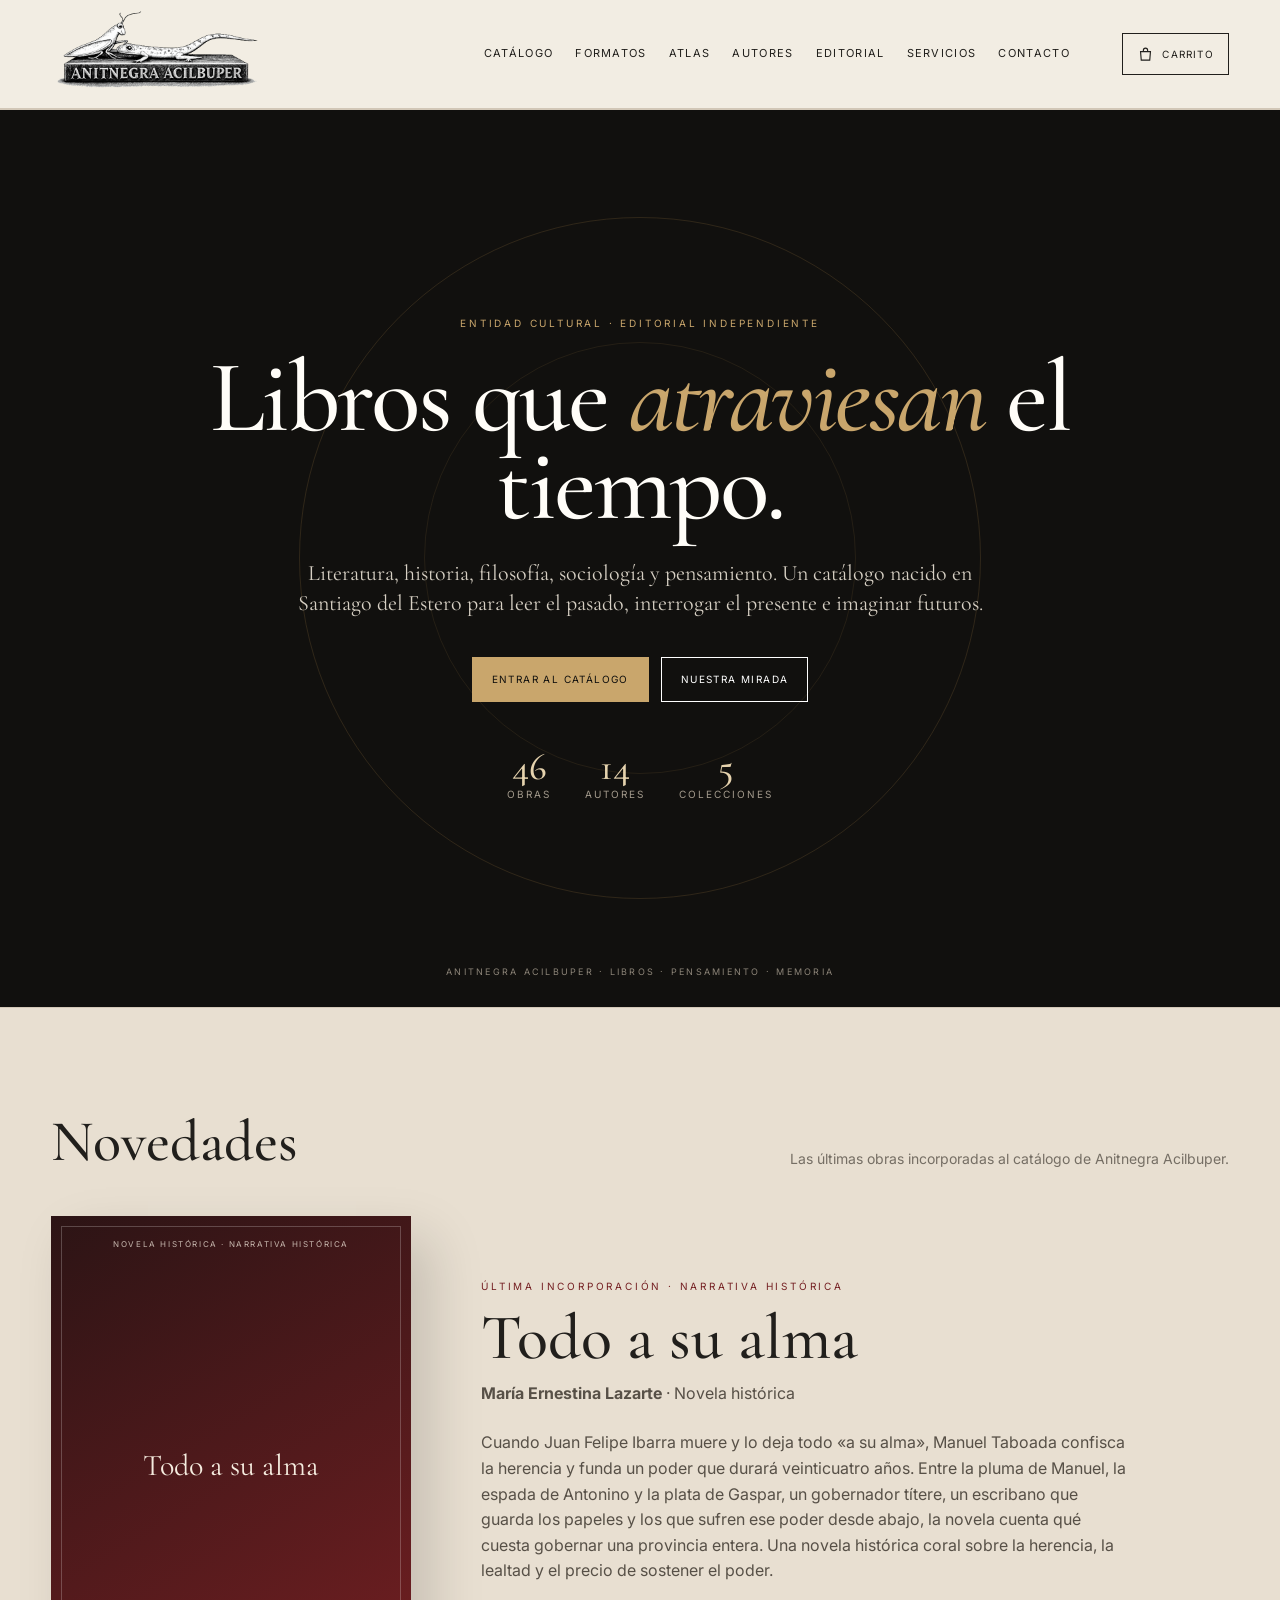
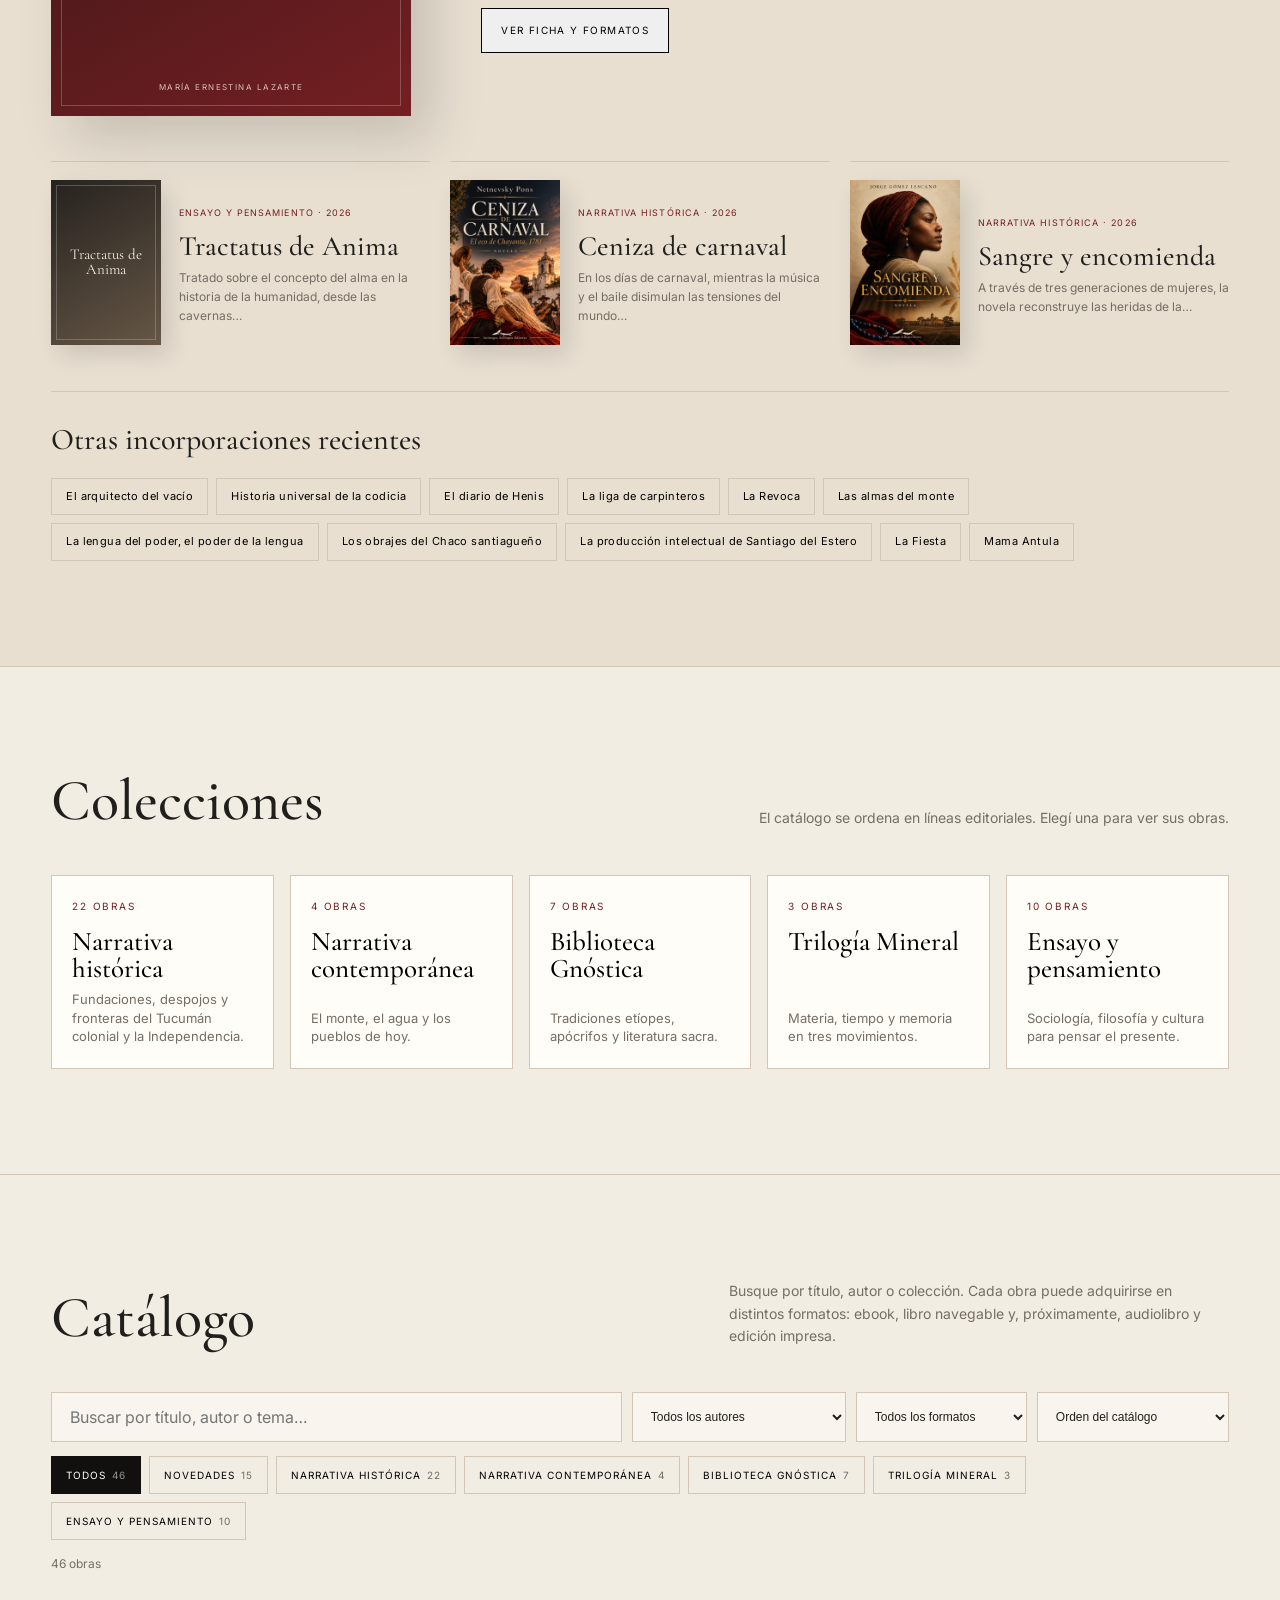
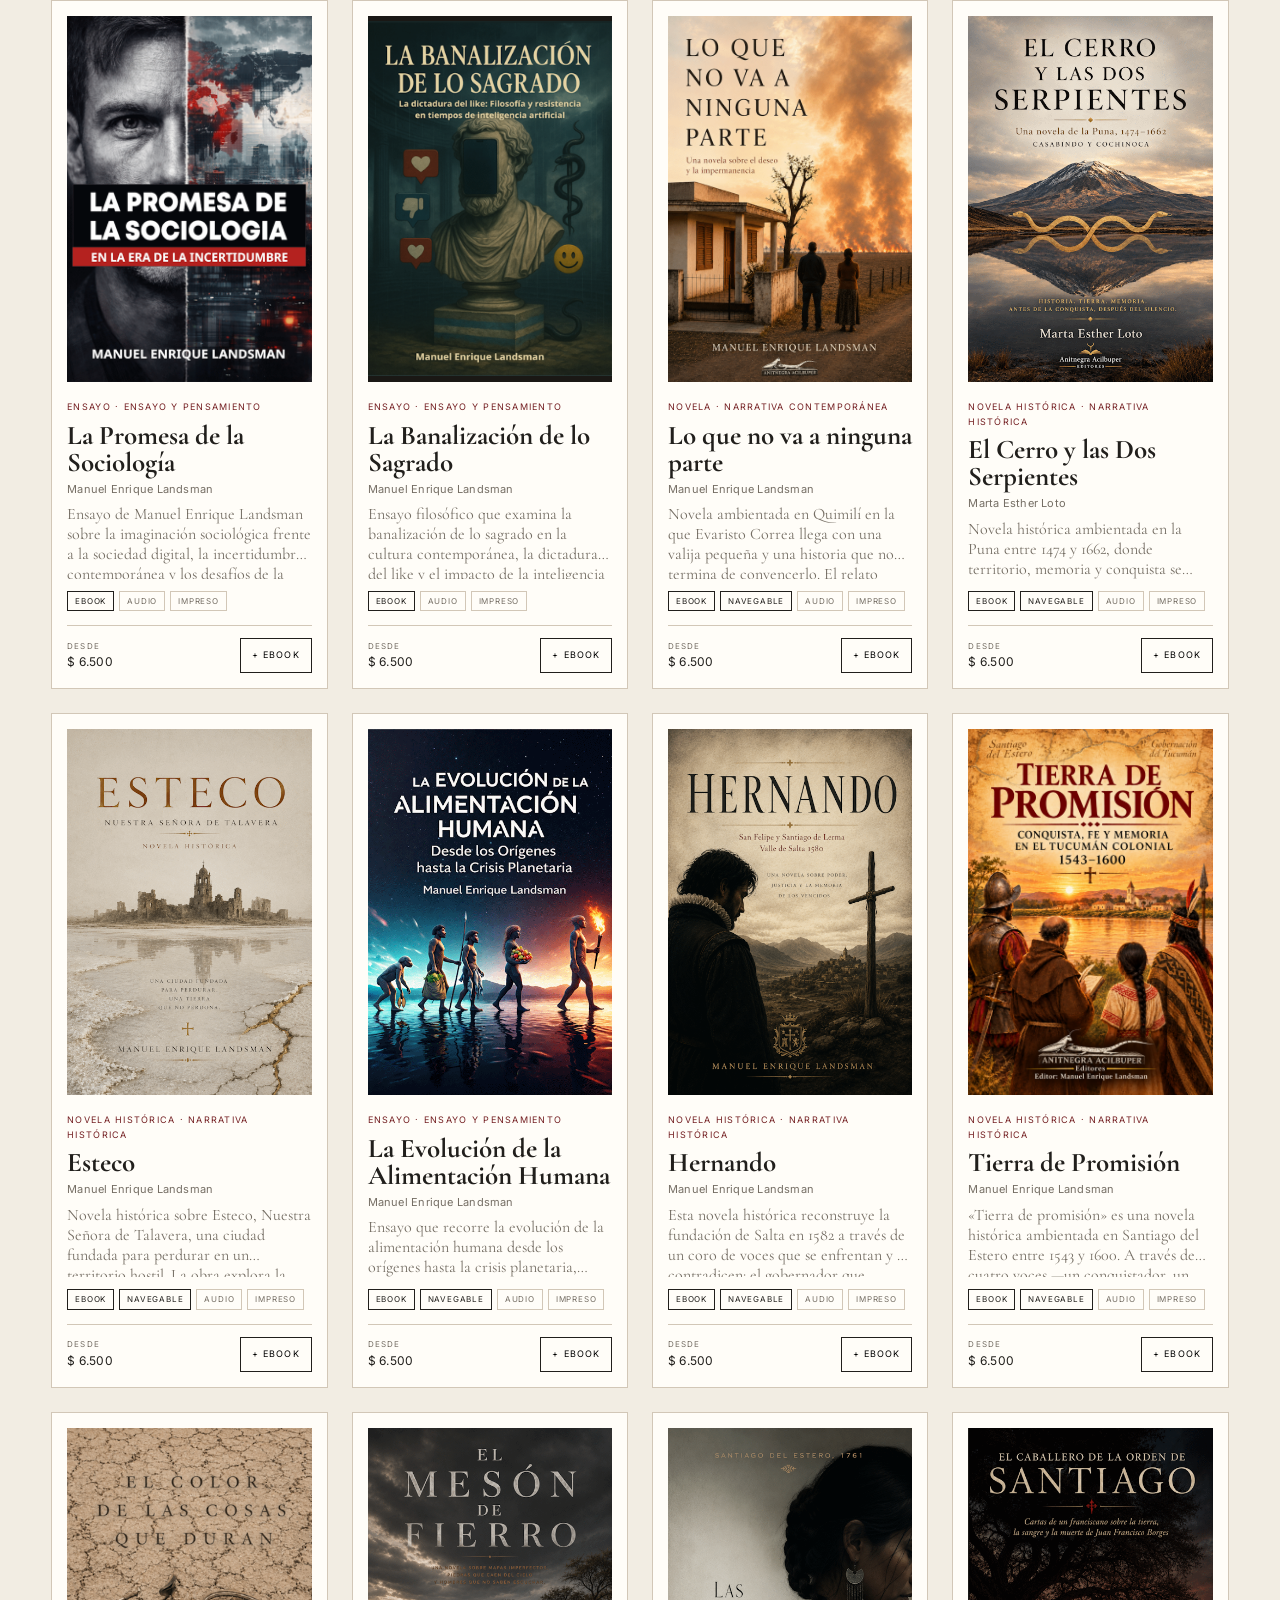
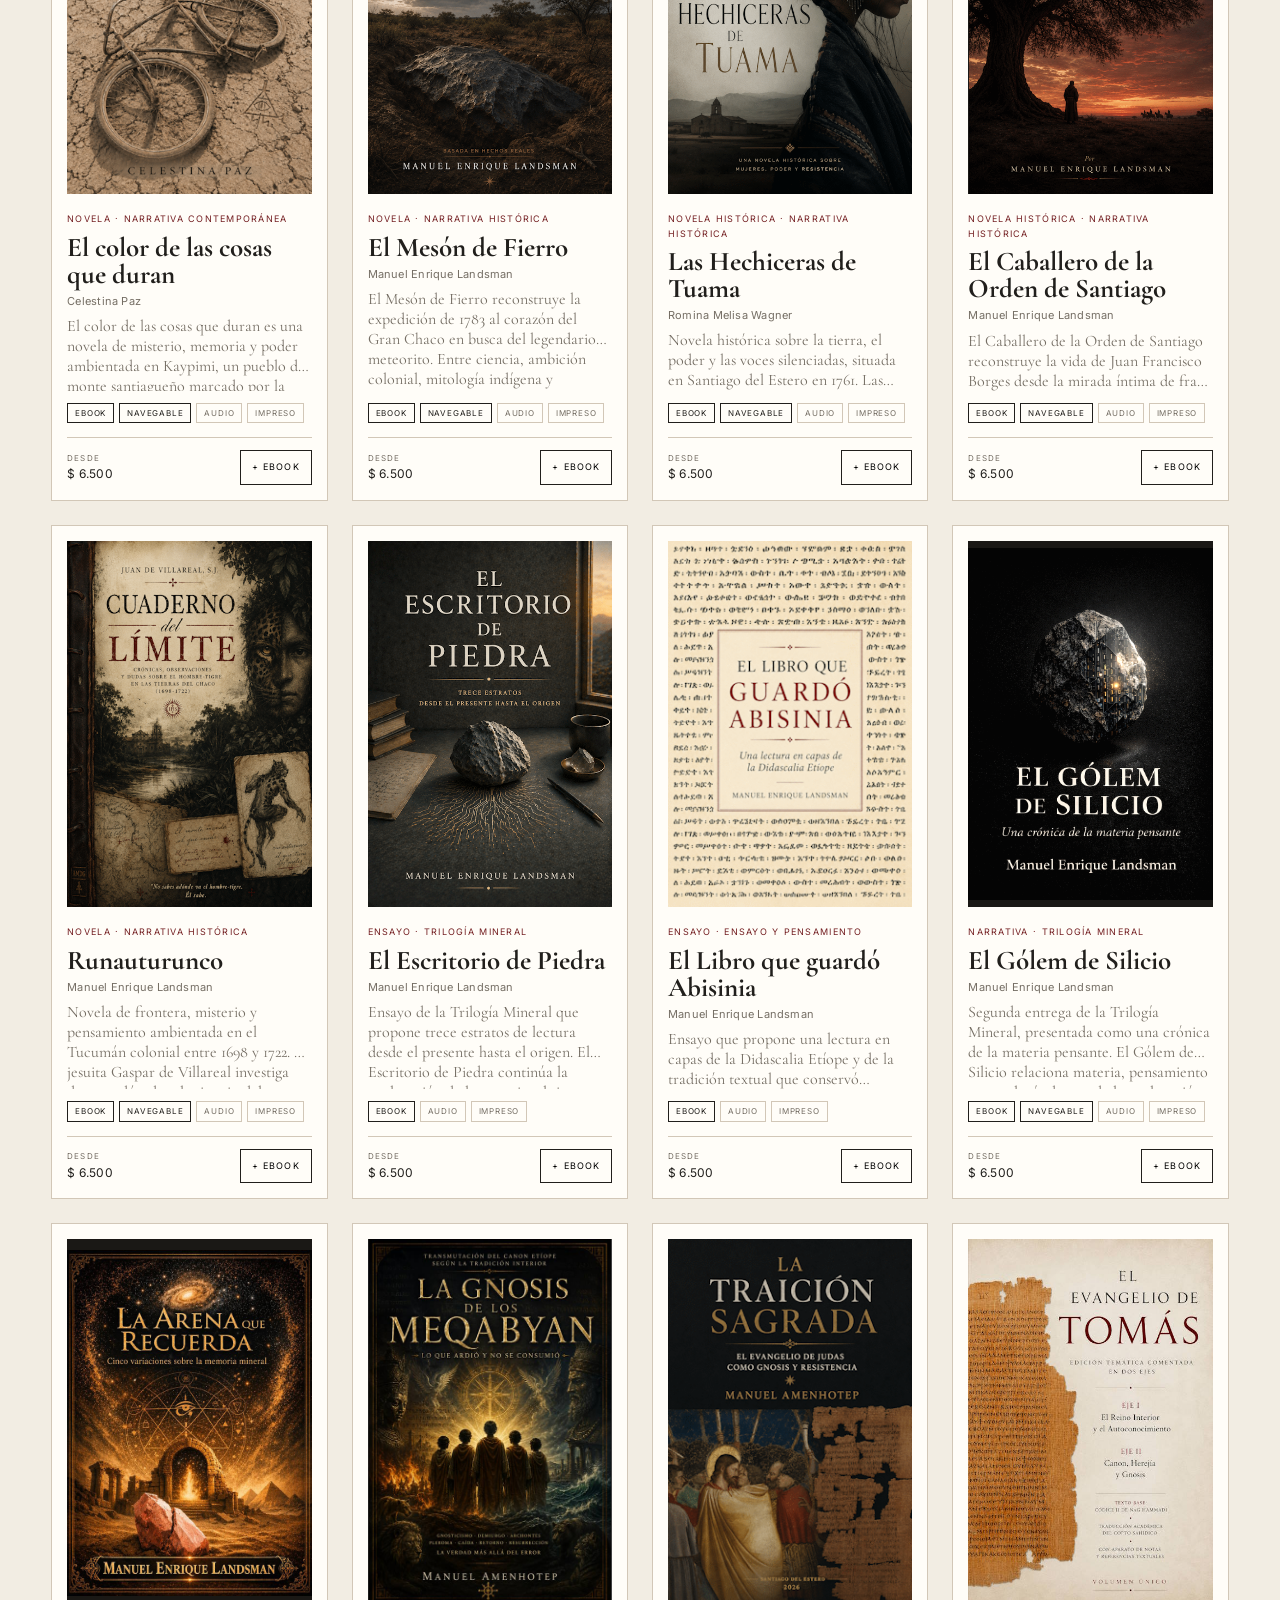
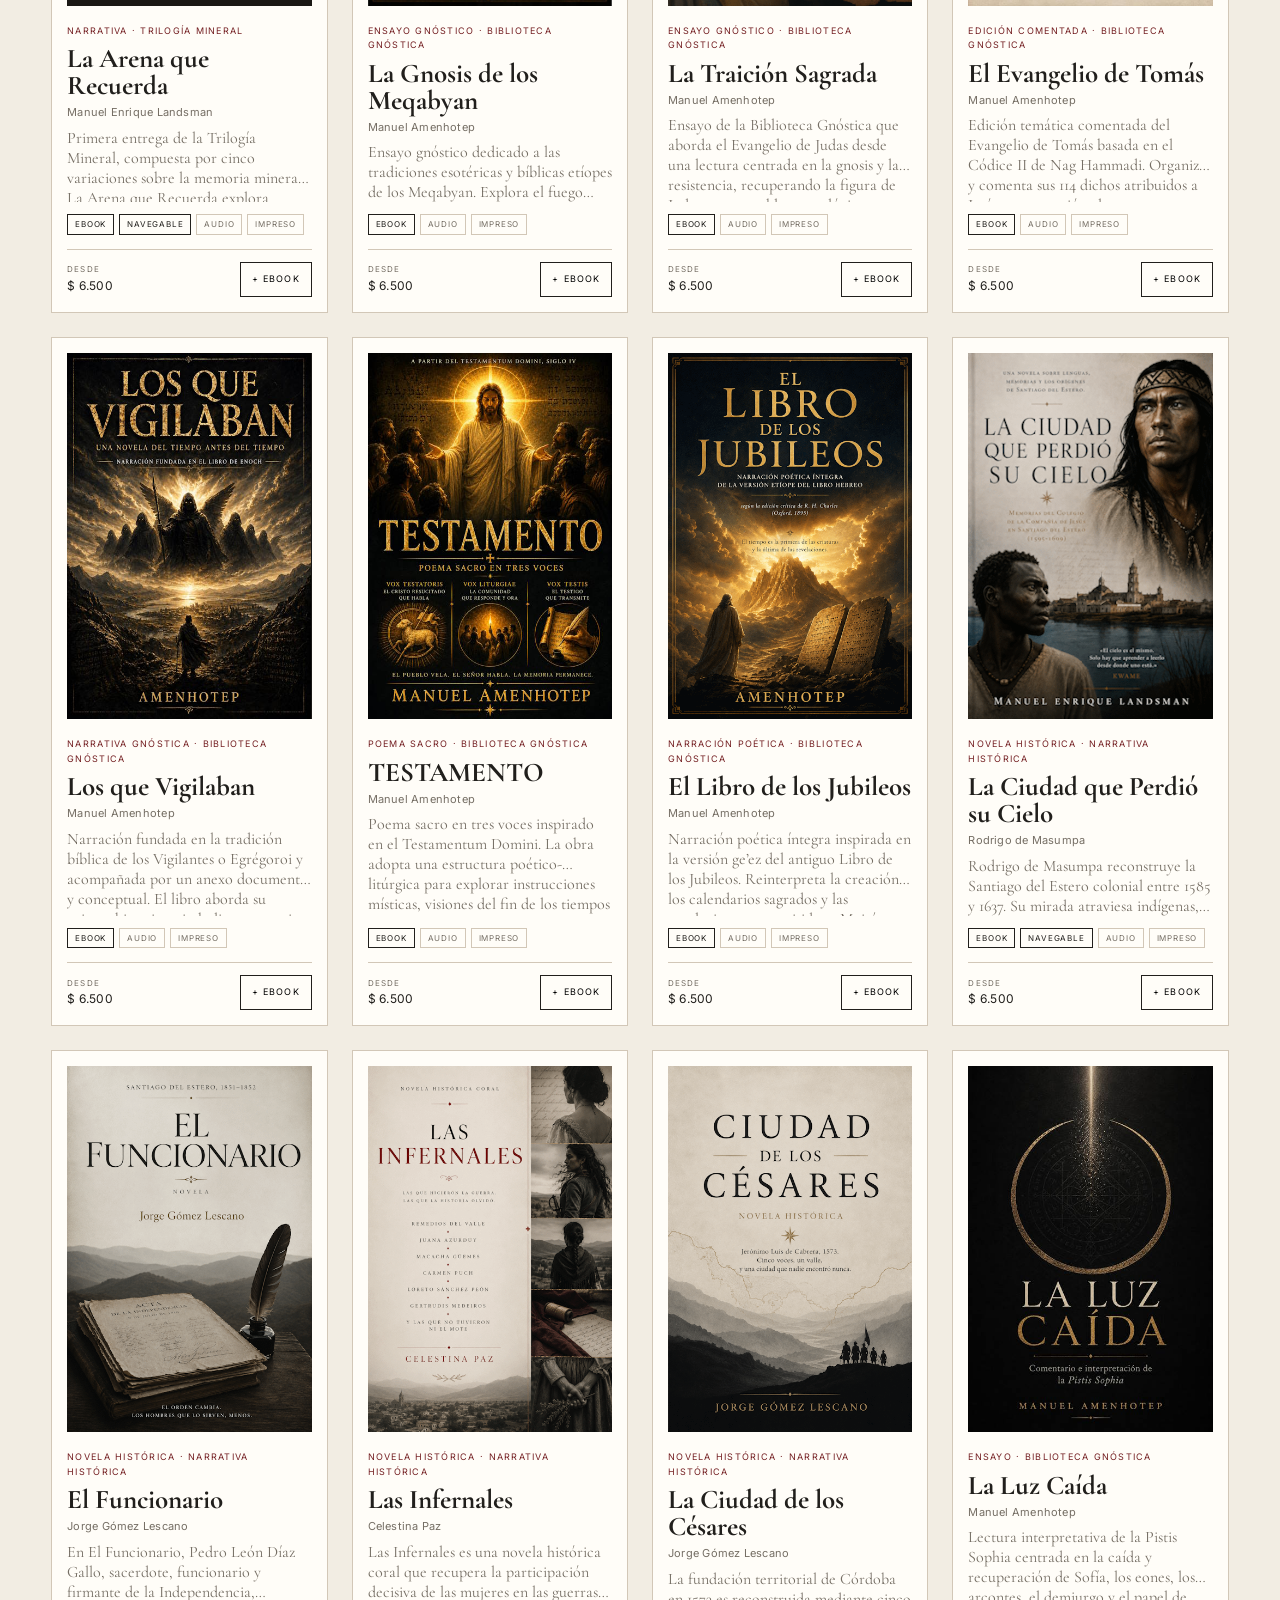
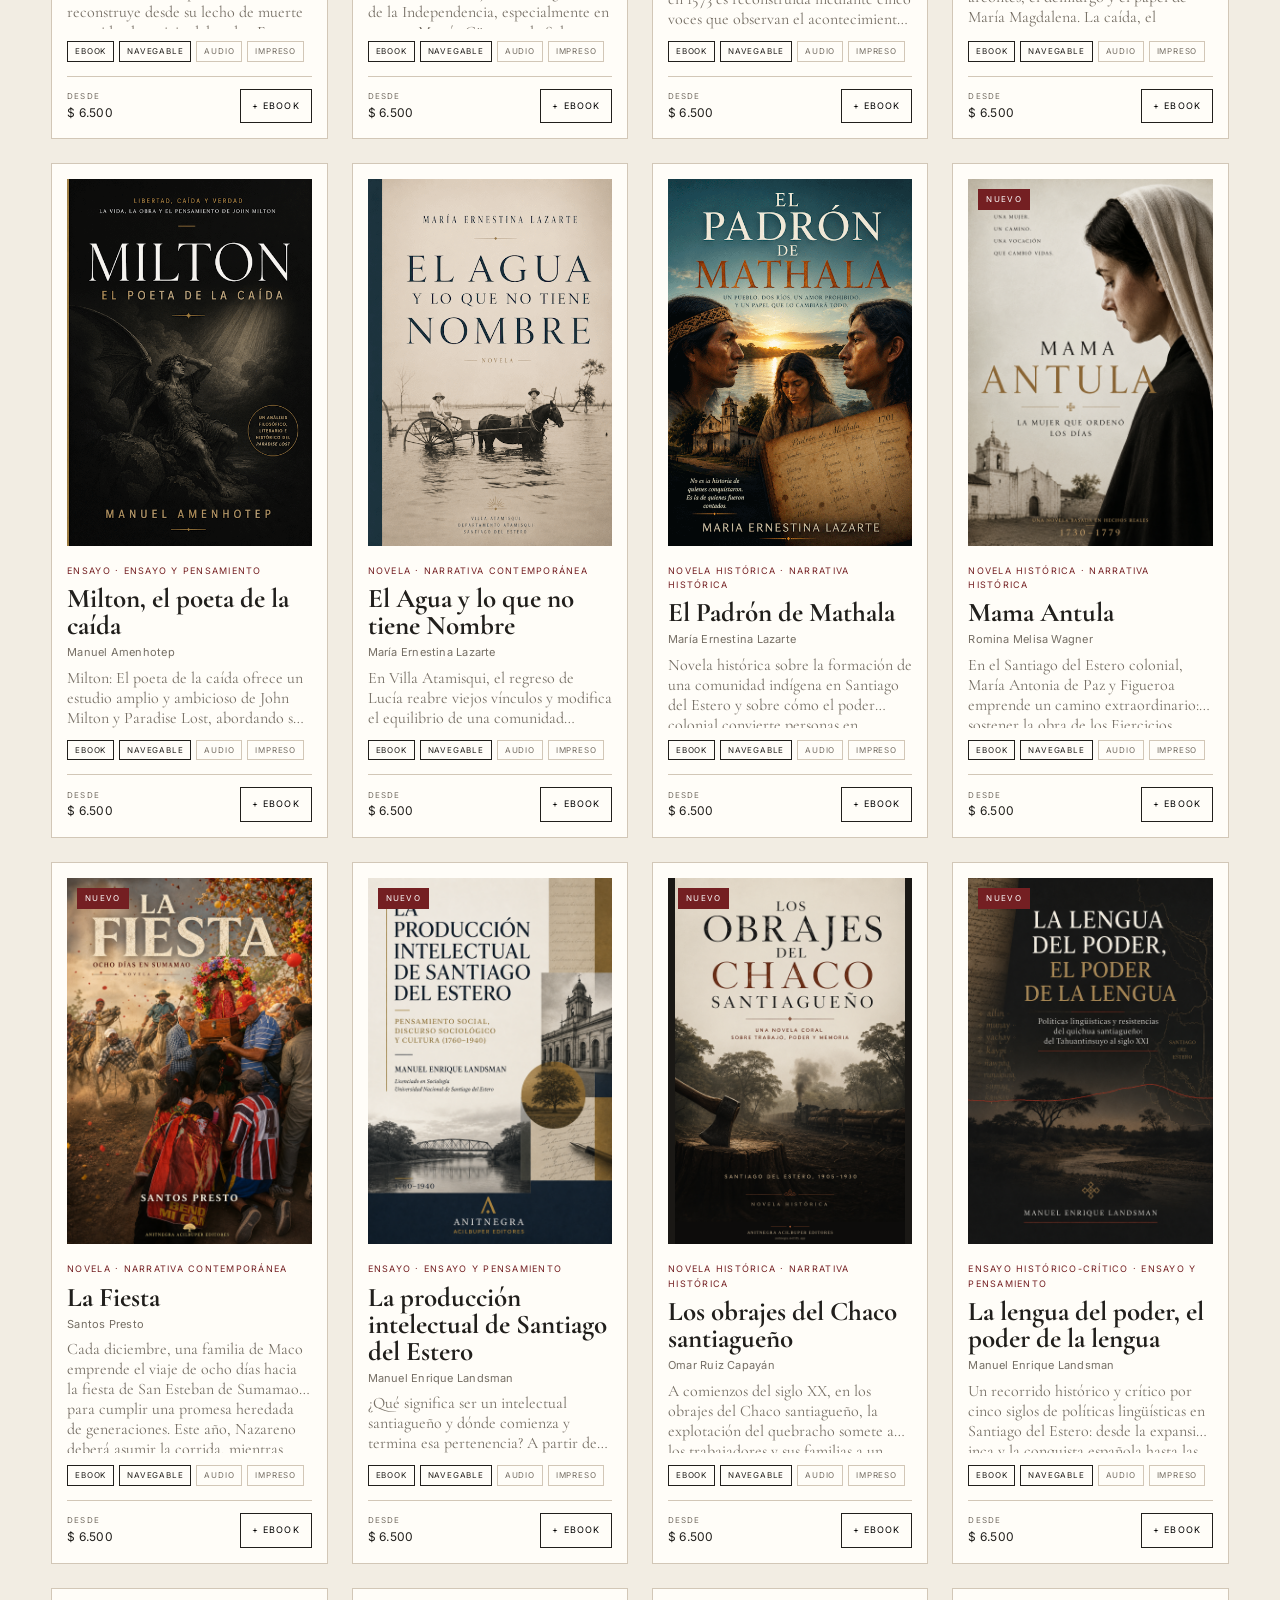
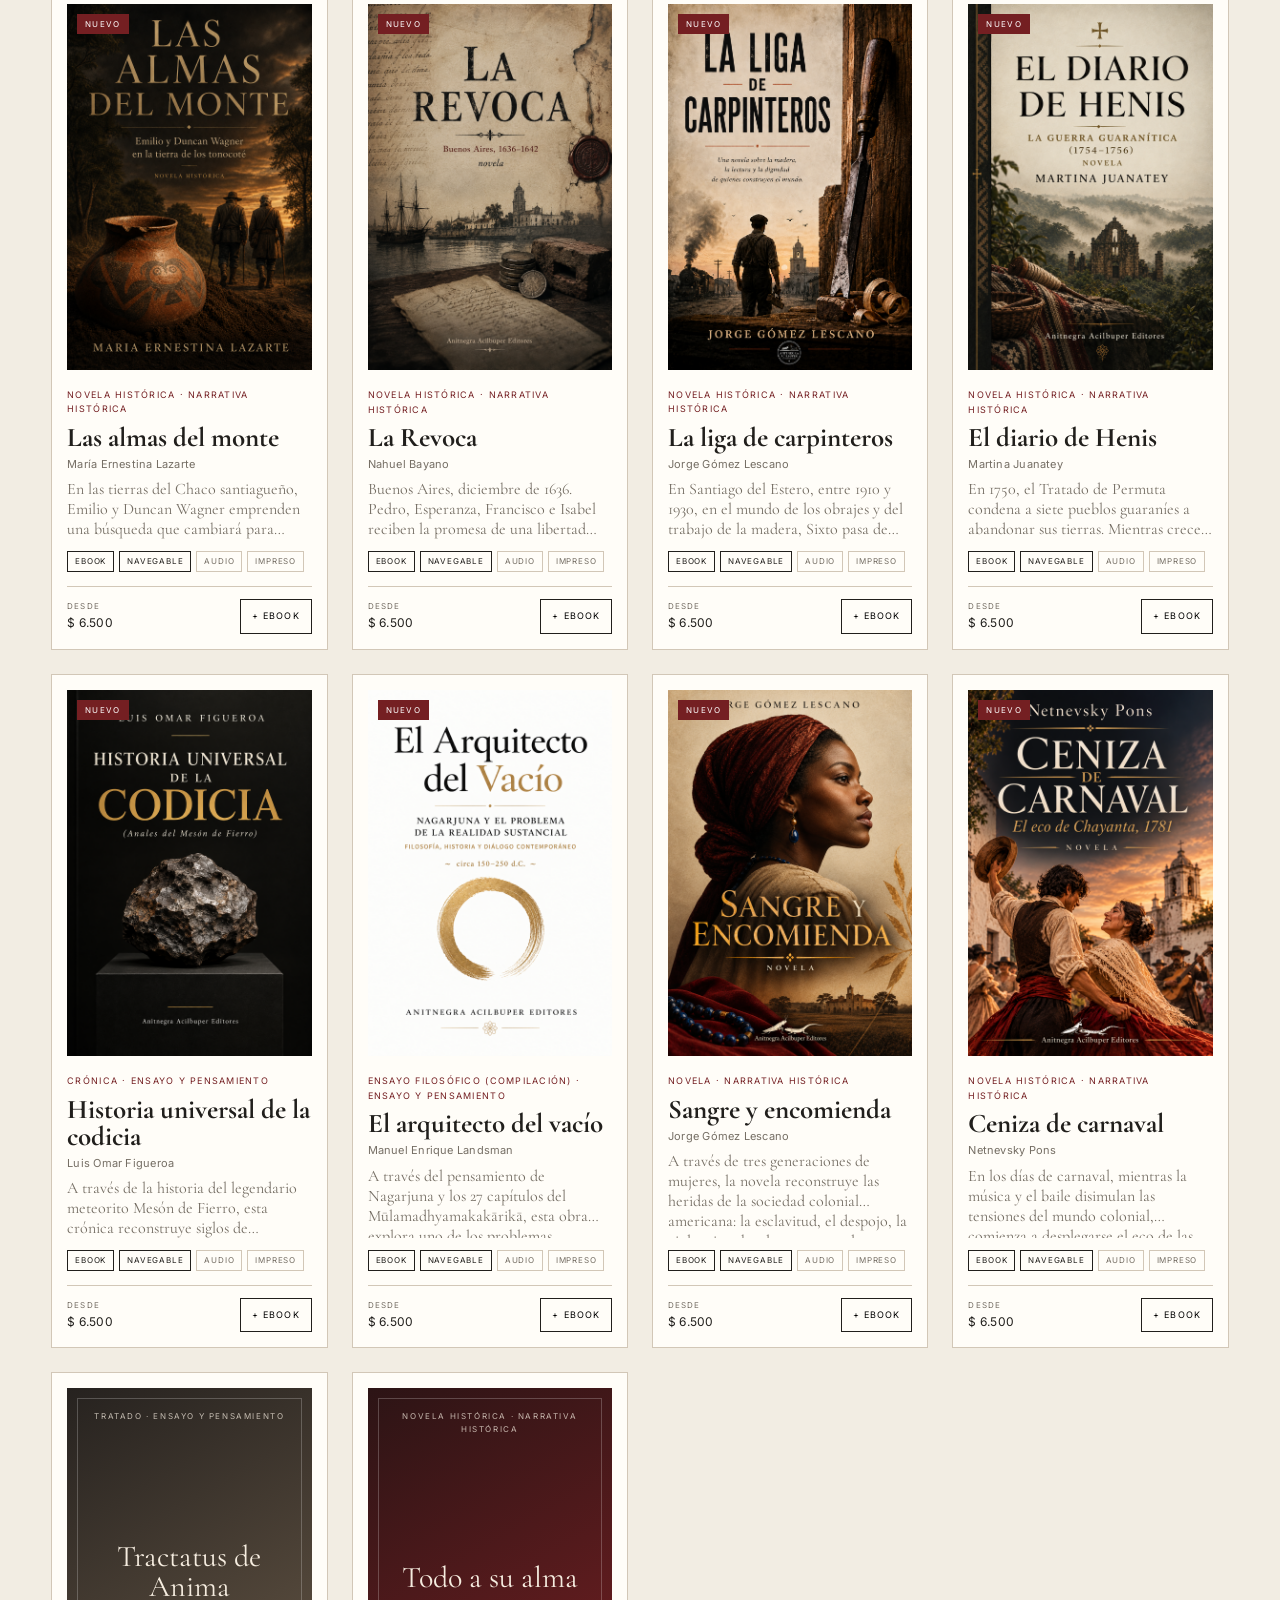
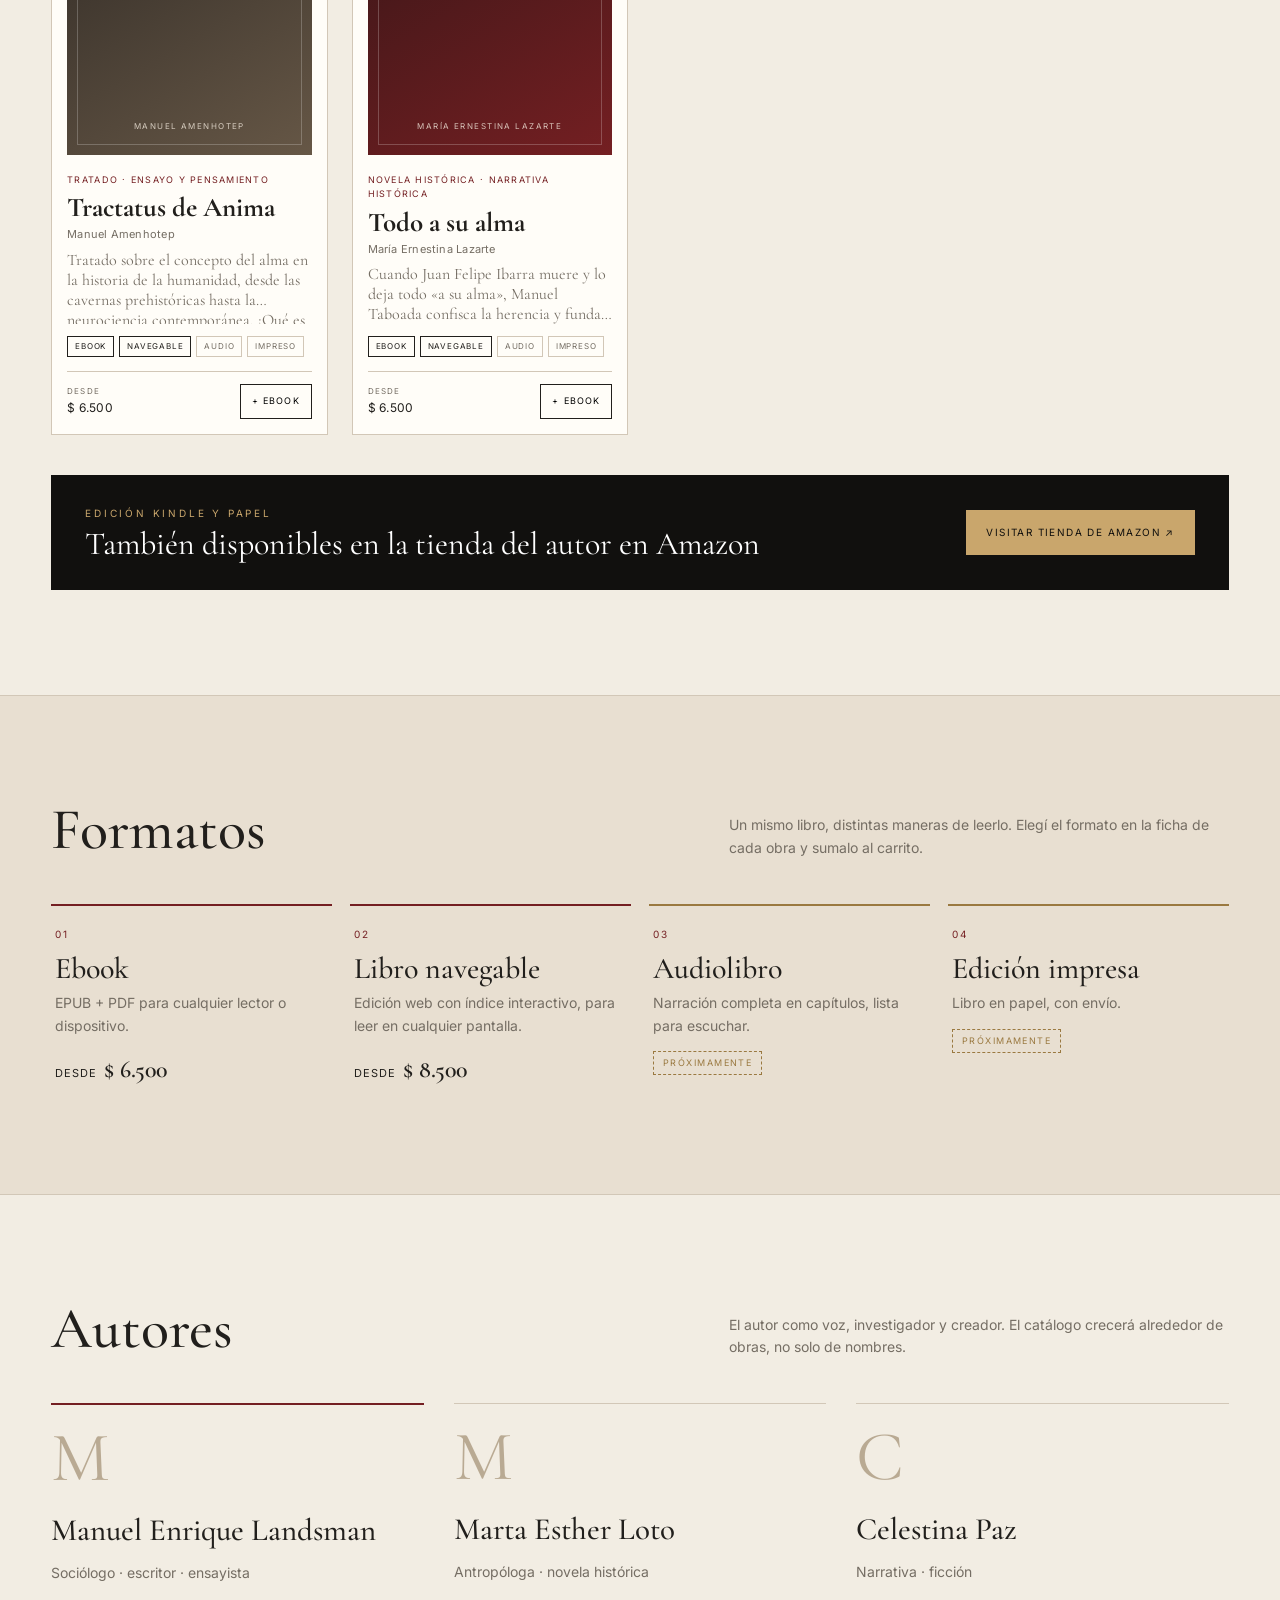
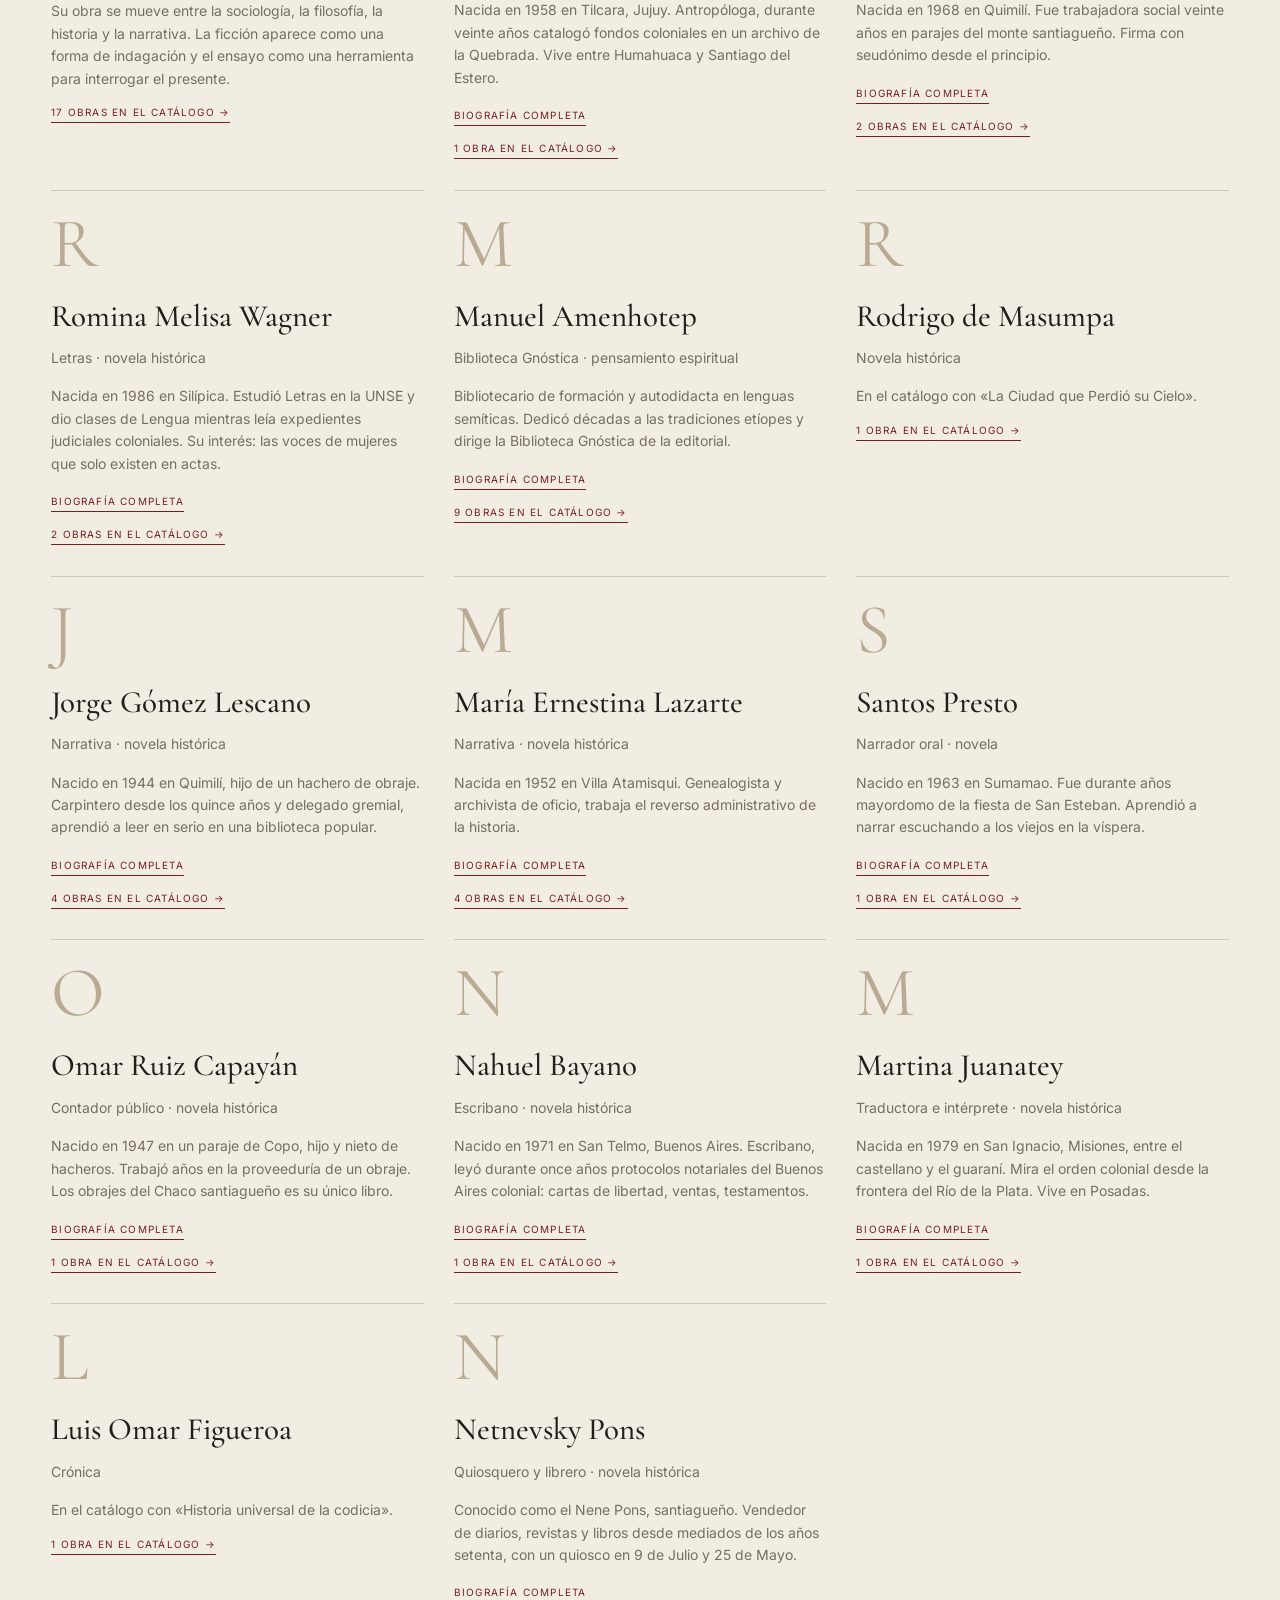
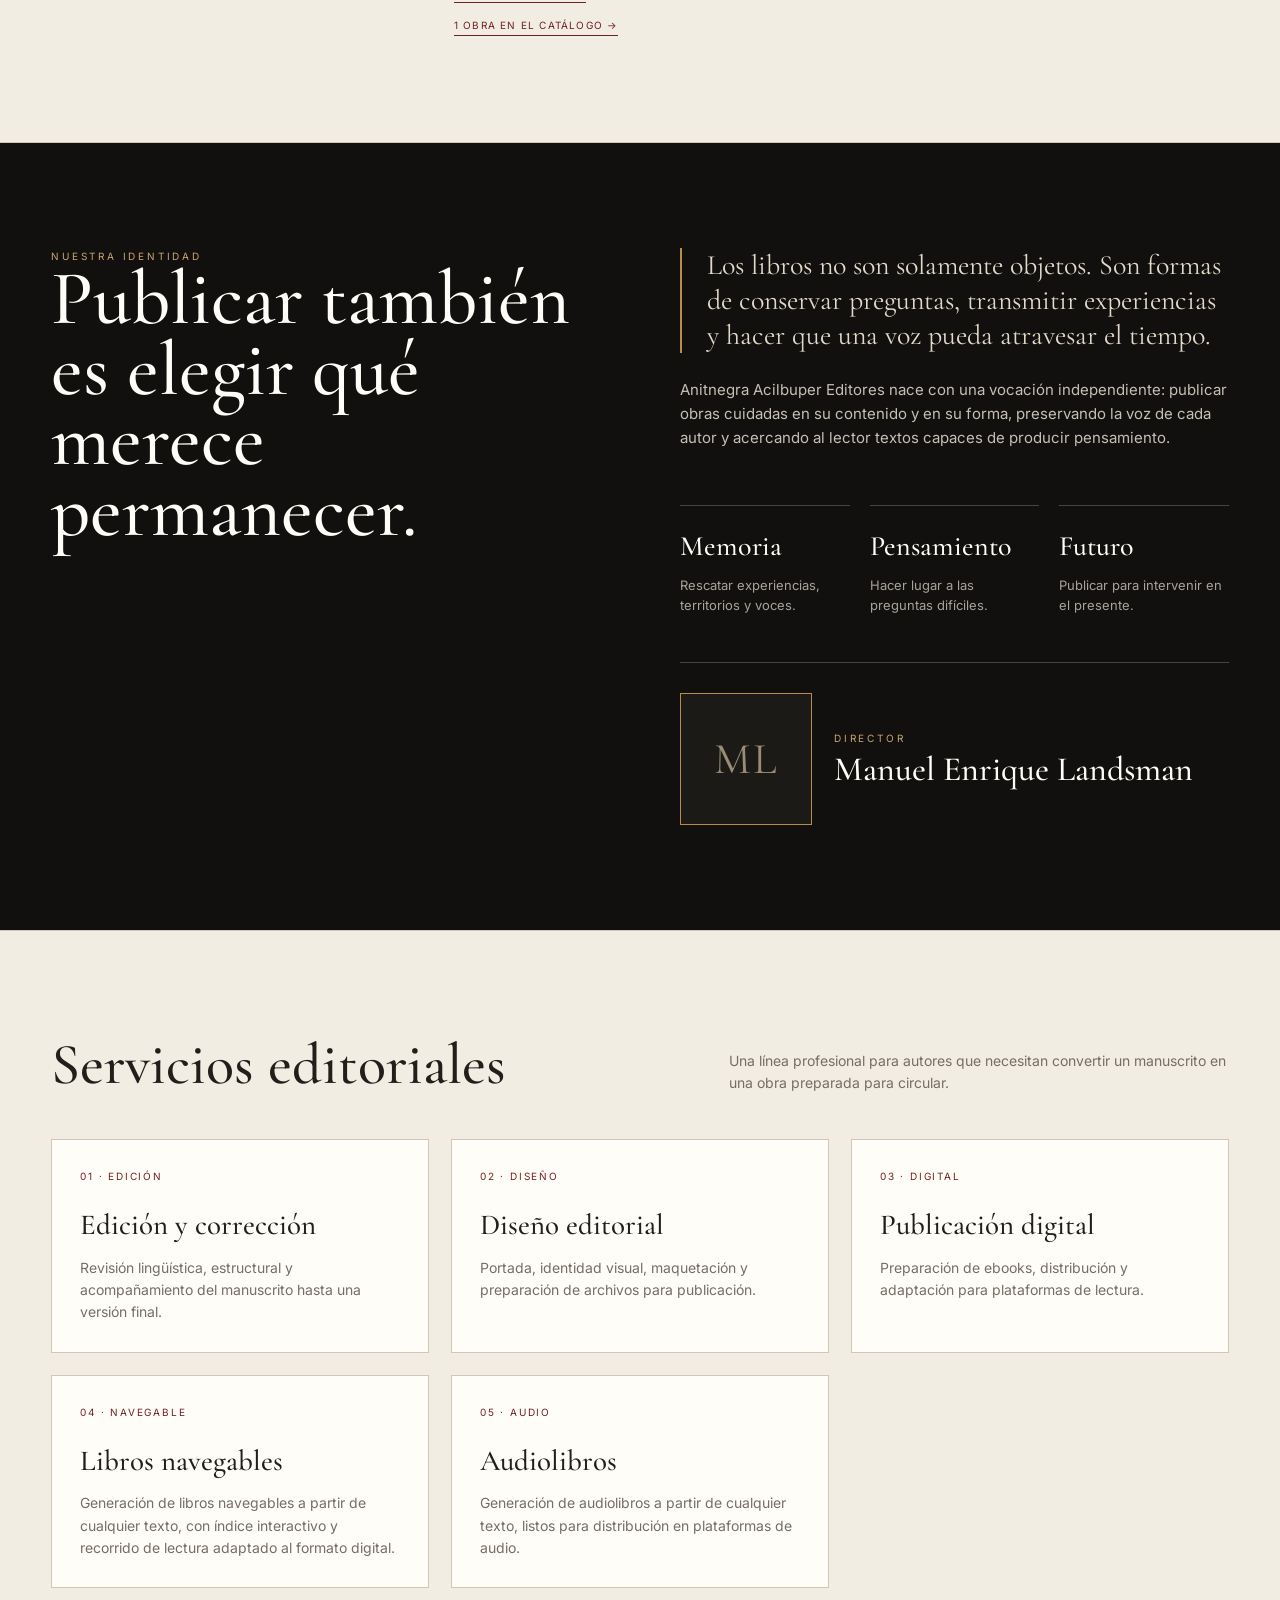
==== commit 17d4a100: "Add files via upload" ====
--- a/index.html
+++ b/index.html
@@ -333,34 +333,12 @@
   <div class="container">
     <div class="section-title reveal">
       <h2>Novedades</h2>
-      <p>Las incorporaciones más recientes al catálogo de Anitnegra Acilbuper: la nueva Biblioteca Gnóstica y las obras que se suman al territorio de Santiago Profundo.</p>
-    </div>
-    <div class="feature reveal">
-      <div class="feature-cover"><img src="assets/la-gnosis-de-los-meqabyan.jpg" alt="Portada de La Gnosis de los Meqabyan"></div>
-      <div class="feature-copy">
-        <div class="kicker">Nueva incorporación · Biblioteca Gnóstica</div>
-        <h2>La Gnosis de los Meqabyan</h2>
-        <p>Ensayo sobre las tradiciones esotéricas y bíblicas etíopes de los Meqabyan, el fuego espiritual, la perseverancia y la preservación del conocimiento gnóstico frente a persecuciones e historias antiguas.</p>
-        <div class="feature-quote">«Lo que ardió y no se consumió.»</div>
-        <button class="btn" data-open="gnosis-meqabyan" tabindex="0">Ver ficha y formatos</button>
-      </div>
-    </div>
-    <div class="news-grid reveal">
-      <article class="news-card" data-open="traicion-sagrada" tabindex="0">
-        <img src="assets/la-traicion-sagrada.png" alt="Portada de La Traición Sagrada">
-        <div><span>Biblioteca Gnóstica · 2026</span><h3>La Traición Sagrada</h3><p>El Evangelio de Judas como gnosis y resistencia.</p></div>
-      </article>
-      <article class="news-card" data-open="jubileos" tabindex="0">
-        <img src="assets/El_Libro_de_los_jubileos.png" alt="Portada de El Libro de los Jubileos">
-        <div><span>Biblioteca Gnóstica · 2026</span><h3>El Libro de los Jubileos</h3><p>Narración poética íntegra inspirada en la versión etíope.</p></div>
-      </article>
-      <article class="news-card" data-open="los-que-vigilaban" tabindex="0">
-        <img src="assets/los-que-vigilaban.jpg" alt="Portada de Los que Vigilaban">
-        <div><span>Biblioteca Gnóstica · 2026</span><h3>Los que Vigilaban</h3><p>Una narración fundada en el Libro de Enoch.</p></div>
-      </article>
-    </div>
+      <p>Las últimas obras incorporadas al catálogo de Anitnegra Acilbuper.</p>
+    </div>
+    <div class="feature reveal" id="featureNew"></div>
+    <div class="news-grid reveal" id="newsGrid"></div>
     <div class="nuevas reveal">
-      <h3>Nuevas incorporaciones</h3>
+      <h3>Otras incorporaciones recientes</h3>
       <div class="chips" id="newChips"></div>
     </div>
   </div>
@@ -439,6 +417,10 @@
         <div class="pillar"><b>Pensamiento</b><p>Hacer lugar a las preguntas difíciles.</p></div>
         <div class="pillar"><b>Futuro</b><p>Publicar para intervenir en el presente.</p></div>
       </div>
+      <div class="director">
+        <div class="director-photo"><span>ML</span><img src="assets/director.jpg" alt="Manuel Enrique Landsman, director" onerror="this.remove()"></div>
+        <div><div class="role">Director</div><h3>Manuel Enrique Landsman</h3></div>
+      </div>
     </div>
   </div>
 </section>
@@ -511,9 +493,18 @@
 $('#heroStats').innerHTML = [[REAL.length, 'obras'], [AUTHORS.length, 'autores'], [COLLECTIONS.length, 'colecciones']]
   .map(([n, l]) => '<div><b>' + n + '</b>' + l + '</div>').join('');
 
-/* ---- Nuevas incorporaciones ---- */
-$('#newChips').innerHTML = BOOKS.filter(b => b.isNew).map(b =>
-  '<button class="chip" data-open="' + esc(b.id) + '">' + esc(b.short) + '</button>').join('');
+/* ---- Novedades: las últimas incorporadas (orden de carga) ---- */
+const LATEST = BOOKS.filter(b => b.isNew).sort((a, b) => b.order - a.order);
+const short = (t, n) => { t = (t || '').trim(); const f = t.split(/(?<=[.?!])\s/)[0] || t; return esc(f.length > n ? f.slice(0, n).replace(/\s\S*$/, '') + '…' : f); };
+if (LATEST[0]) {
+  const f = LATEST[0];
+  $('#featureNew').innerHTML = '<div class="feature-cover">' + Shop.cover(f) + '</div><div class="feature-copy"><div class="kicker">Última incorporación · ' + esc(f.collection) + '</div><h2>' + esc(f.short) + '</h2>' +
+    (f.author !== 'Por confirmar' ? '<p style="margin-top:12px"><b>' + esc(f.author) + '</b> · ' + esc(f.type) + '</p>' : '') +
+    '<p>' + esc(f.description) + '</p>' + (f.quote ? '<div class="feature-quote">«' + esc(f.quote) + '»</div>' : '') +
+    '<button class="btn" style="margin-top:24px" data-open="' + esc(f.id) + '">Ver ficha y formatos</button></div>';
+}
+$('#newsGrid').innerHTML = LATEST.slice(1, 4).map(b => '<article class="news-card" data-open="' + esc(b.id) + '" tabindex="0"><div class="nc">' + Shop.cover(b) + '</div><div><span>' + esc(b.collection) + ' · ' + esc(b.year) + '</span><h3>' + esc(b.short) + '</h3><p>' + short(b.description, 90) + '</p></div></article>').join('');
+$('#newChips').innerHTML = LATEST.slice(4).map(b => '<button class="chip" data-open="' + esc(b.id) + '">' + esc(b.short) + '</button>').join('');
 
 /* ---- Colecciones ---- */
 $('#collections').innerHTML = COLLECTIONS.map(c => {
@@ -535,7 +526,7 @@
     role: [...new Set(works.map(w => w.type))].join(' · '),
     bio: 'En el catálogo con ' + works.map(w => '«' + w.short + '»').join(', ') + '.'
   };
-  return '<article class="author reveal visible"><div class="initial">' + esc(name[0]) + '</div><h3>' + esc(name) + '</h3><p>' + esc(meta.role) + '</p><p class="bio">' + esc(meta.bio) + '</p>' +
+  return '<article class="author reveal visible"><div class="initial">' + esc(name[0]) + '</div><h3>' + esc(name) + '</h3><p>' + esc(meta.role) + '</p><p class="bio">' + esc(meta.bio) + '</p>' + (meta.full ? '<details class="bio-full"><summary>Biografía completa</summary><p>' + esc(meta.full) + '</p></details>' : '') +
     '<button class="more" data-author="' + esc(name) + '">' + works.length + (works.length === 1 ? ' obra' : ' obras') + ' en el catálogo →</button></article>';
 }).join('');
 
--- a/css/shop.css
+++ b/css/shop.css
@@ -44,6 +44,7 @@
 .tc-author{font-size:8px;letter-spacing:.18em;text-transform:uppercase;opacity:.8;position:relative;min-height:10px}
 .cover{background:#24211e}
 .cover>.tcover{position:absolute}
+.cover img{object-fit:contain!important;background:#24211e}
 .badge-new{position:absolute;top:10px;left:10px;z-index:2;background:var(--red);color:#fff;font-size:8px;letter-spacing:.16em;text-transform:uppercase;padding:4px 8px}
 
 /* ---------- Colecciones ---------- */
@@ -115,8 +116,7 @@
 .bm{position:fixed;inset:0;z-index:100;background:rgba(10,9,8,.78);display:none;align-items:center;justify-content:center;padding:25px}
 .bm.open{display:flex}
 .bm-box{width:min(1020px,100%);max-height:92vh;overflow:auto;background:var(--paper);display:grid;grid-template-columns:300px 1fr;position:relative}
-.bm-cover{position:relative;min-height:470px;background:#24211e}
-.bm-cover img{position:absolute;inset:0;width:100%;height:100%;object-fit:cover}
+.bm-cover{position:relative;align-self:stretch;background:#1a1815;overflow:hidden}
 .bm-body{padding:42px 44px}
 .bm-close{position:absolute;right:10px;top:10px;width:40px;height:40px;border:0;background:var(--black);color:#fff;font-size:22px;z-index:3}
 .bm-body h2{font-size:48px;line-height:.94;font-weight:500;margin-top:6px}
@@ -145,10 +145,10 @@
 .bm-links{display:flex;gap:10px;flex-wrap:wrap;margin-top:22px}
 .bm-links a{border:1px solid var(--black);padding:12px 16px;font-size:10px;text-transform:uppercase;letter-spacing:.1em}
 .bm-links a:hover{background:var(--black);color:#fff}
-@media(max-width:800px){.bm-box{grid-template-columns:1fr}.bm-cover{height:340px;min-height:0}}
+@media(max-width:800px){.bm-box{grid-template-columns:1fr}.bm-cover{height:min(56svh,420px)}}
 @media(max-width:540px){
   .bm{padding:10px}.bm-box{max-height:calc(100svh - 20px)}
-  .bm-cover{height:min(48svh,330px)}.bm-body{padding:24px 20px}.bm-body h2{font-size:37px}
+  .bm-cover{height:min(50svh,360px)}.bm-body{padding:24px 20px}.bm-body h2{font-size:37px}
   .fmt-row{align-items:flex-start}.fmt-buy{width:100%;justify-content:space-between}
   .bm-links a{display:block;width:100%;text-align:center}
 }
@@ -206,3 +206,38 @@
 /* Toast arriba para no tapar botones inferiores (carrito, modal) */
 .toast{bottom:auto!important;top:120px;right:20px;max-width:min(420px,calc(100vw - 40px));z-index:130}
 @media(max-width:540px){.toast{top:84px;left:12px;right:12px}}
+
+
+/* ---------- Portadas completas (sin recortar el ancho) ---------- */
+.cover img,.feature-cover img,.news-card img{object-fit:contain;background:#1a1815}
+.cd-thumb img{object-fit:contain}
+.bm-cover{display:flex;align-items:center;justify-content:center}
+.bm-cover img{position:static;width:100%;height:auto;max-height:90vh;object-fit:contain}
+@media(max-width:800px){.bm-cover img{width:auto;height:100%;max-width:100%}}
+
+/* ---------- Dirección (foto 1:1) ---------- */
+.director{display:flex;align-items:center;gap:22px;margin-top:46px;padding-top:30px;border-top:1px solid #48433c}
+.director-photo{position:relative;flex:none;width:132px;aspect-ratio:1/1;background:#1c1a17;border:1px solid #b88c4b;overflow:hidden;display:flex;align-items:center;justify-content:center}
+.director-photo span{font-family:"Cormorant Garamond",Georgia,serif;font-size:44px;color:#9a8c75;letter-spacing:.04em}
+.director-photo img{position:absolute;inset:0;width:100%;height:100%;object-fit:cover;display:block}
+.director .role{font-size:10px;letter-spacing:.28em;text-transform:uppercase;color:#c9a66c}
+.director h3{font-size:34px;font-weight:500;line-height:1.05;margin-top:6px;color:var(--white)}
+@media(max-width:540px){.director{gap:16px}.director-photo{width:96px}.director h3{font-size:27px}}
+
+/* ---------- Biografía completa (autores) ---------- */
+.bio-full{margin-top:14px;font-size:14px}
+.bio-full summary{cursor:pointer;list-style:none;font-size:10px;text-transform:uppercase;letter-spacing:.12em;color:var(--red);border-bottom:1px solid var(--red);display:inline-block;padding-bottom:2px}
+.bio-full summary::-webkit-details-marker{display:none}
+.bio-full[open] summary{color:var(--ink);border-color:var(--ink)}
+.bio-full p{margin-top:12px;color:var(--muted);line-height:1.65}
+
+/* ---------- Novedades dinámicas ---------- */
+.feature-cover{position:relative;background:#24211e}
+.news-card .nc{position:relative;width:110px;aspect-ratio:2/3;background:#24211e;box-shadow:8px 10px 22px rgba(0,0,0,.12);overflow:hidden}
+.news-card .nc img{width:100%;height:100%}
+.news-card .nc .tcover{padding:10px}.news-card .nc .tcover:before{inset:5px}.news-card .nc .tc-meta,.news-card .nc .tc-author{display:none}.news-card .nc .tc-title{font-size:15px}
+.news-card:focus-visible{outline:2px solid var(--red);outline-offset:3px}
+@media(max-width:650px){.news-card .nc{width:90px}}
+@media(max-width:540px){.news-card .nc{width:78px}.news-card .nc .tc-title{font-size:12px}}
+@media(max-width:360px){.news-card .nc{width:68px}}
+.news-card .nc .tc-title,.cd-thumb .tc-title{margin:auto 0}
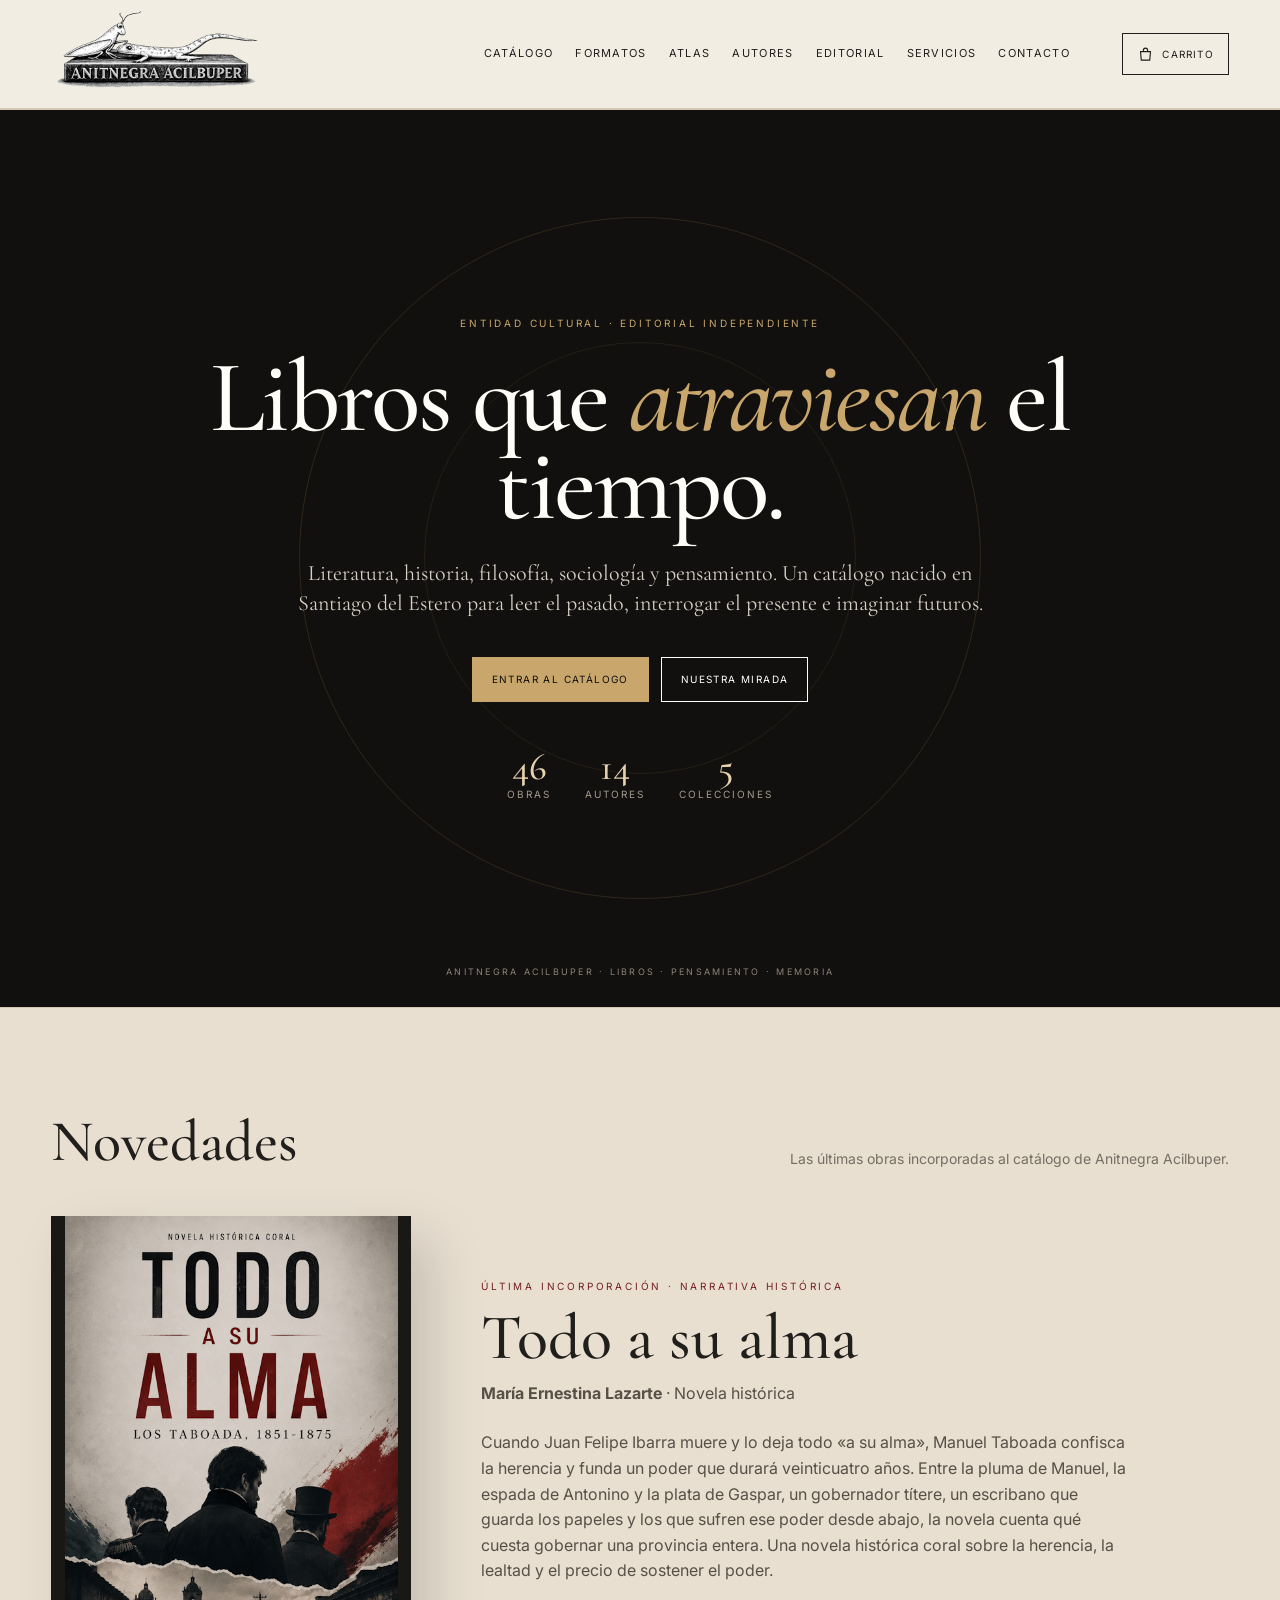
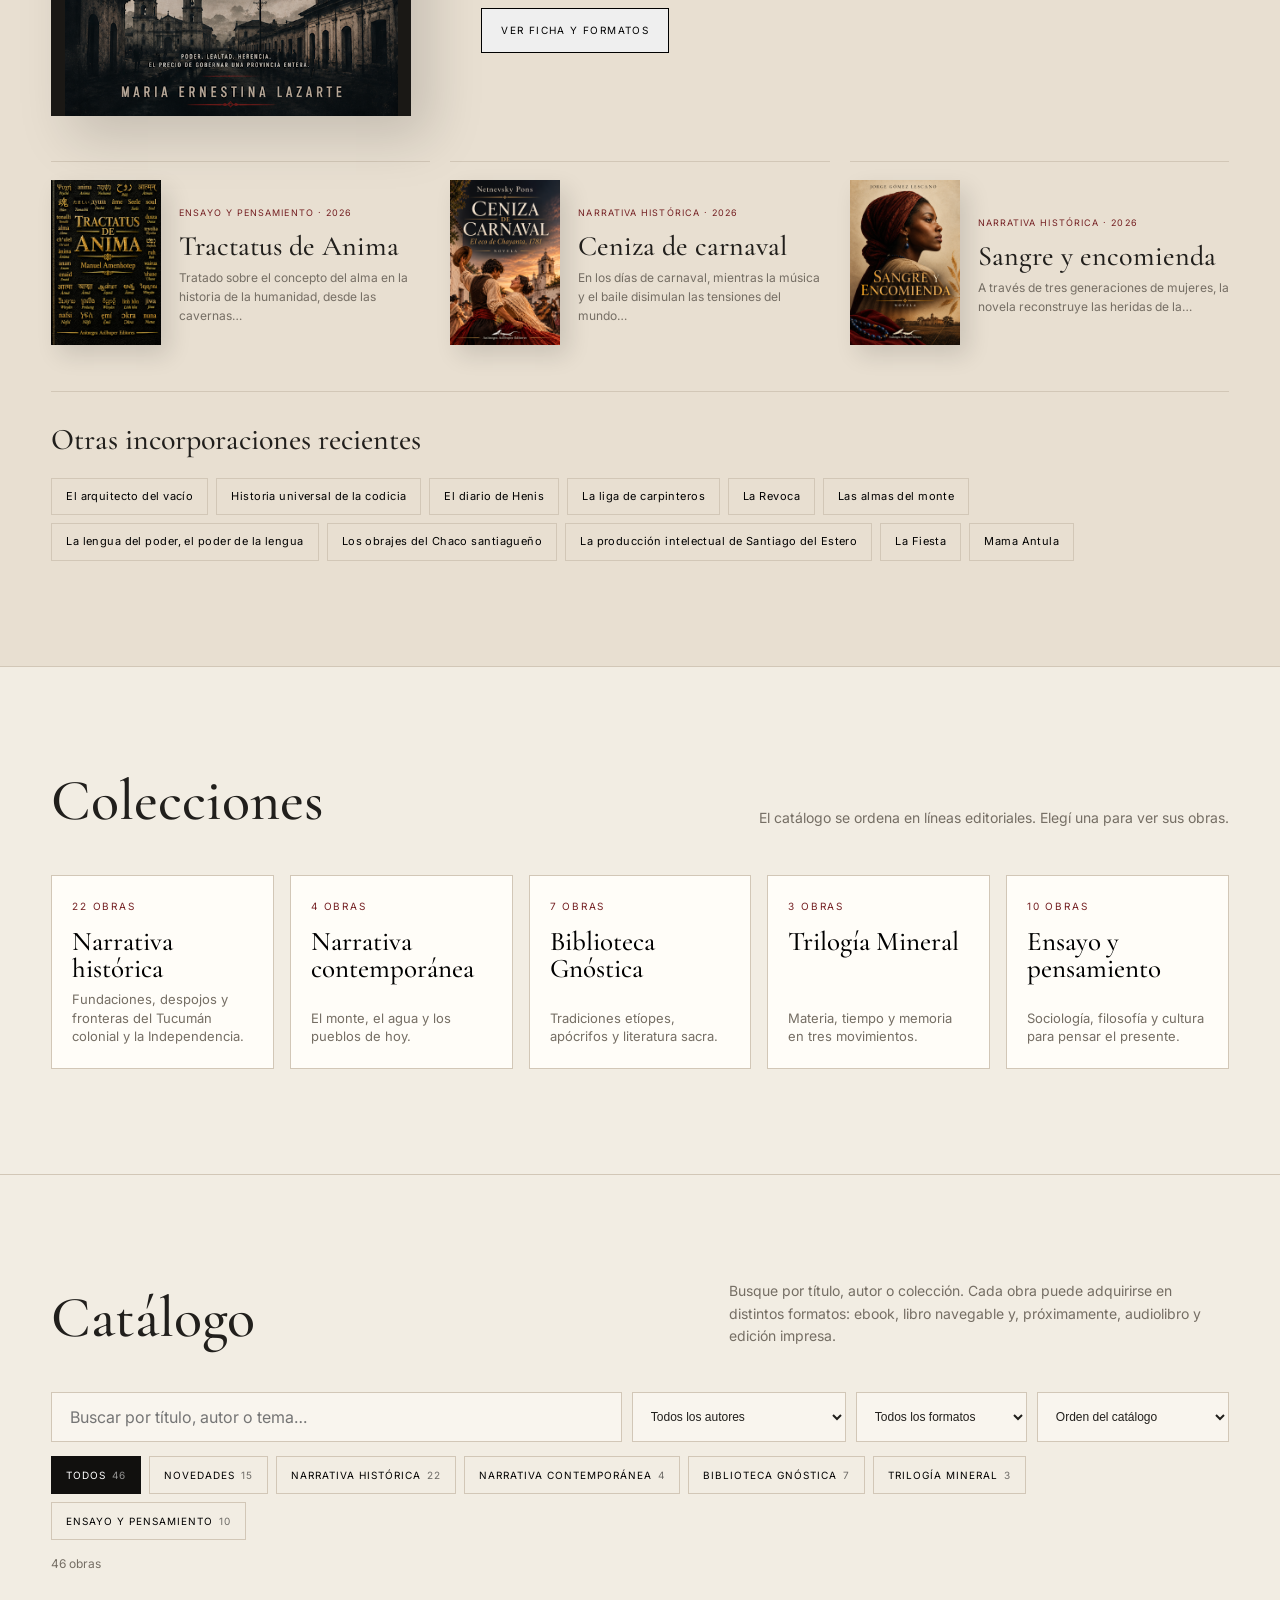
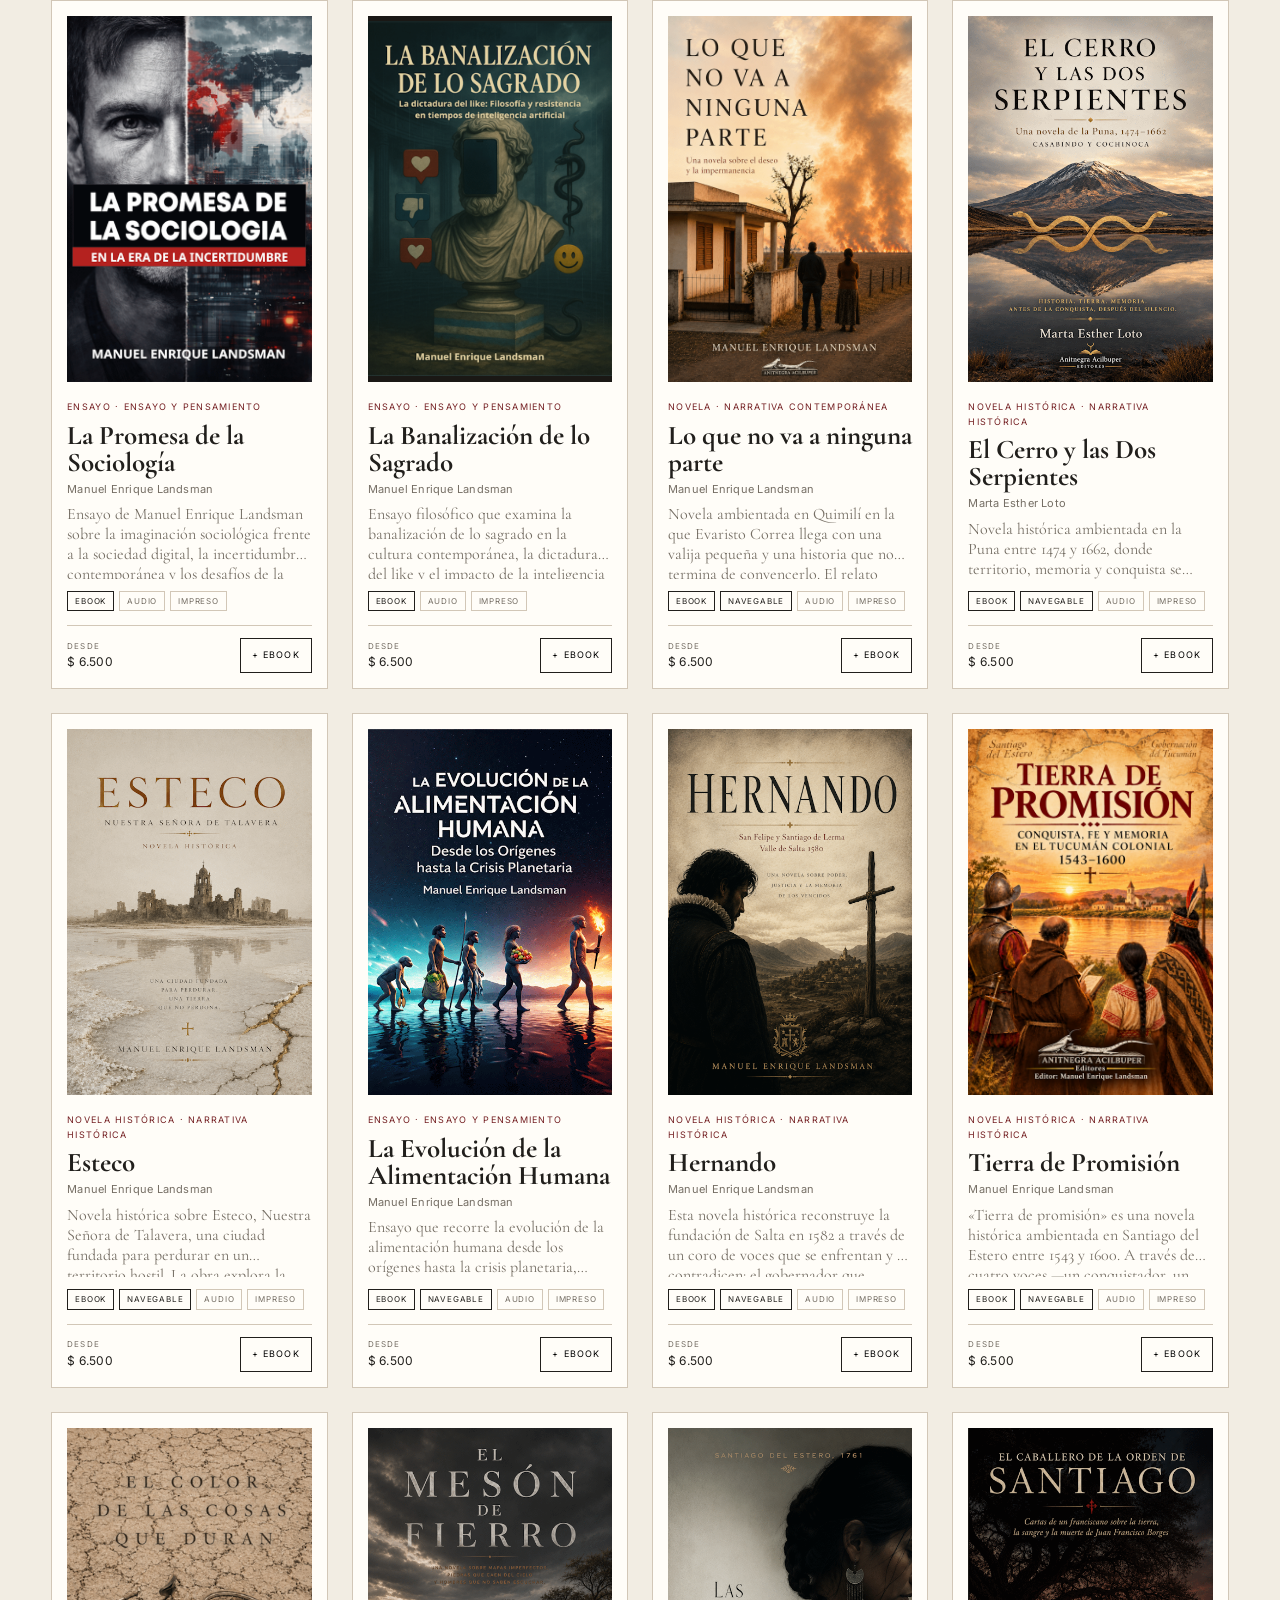
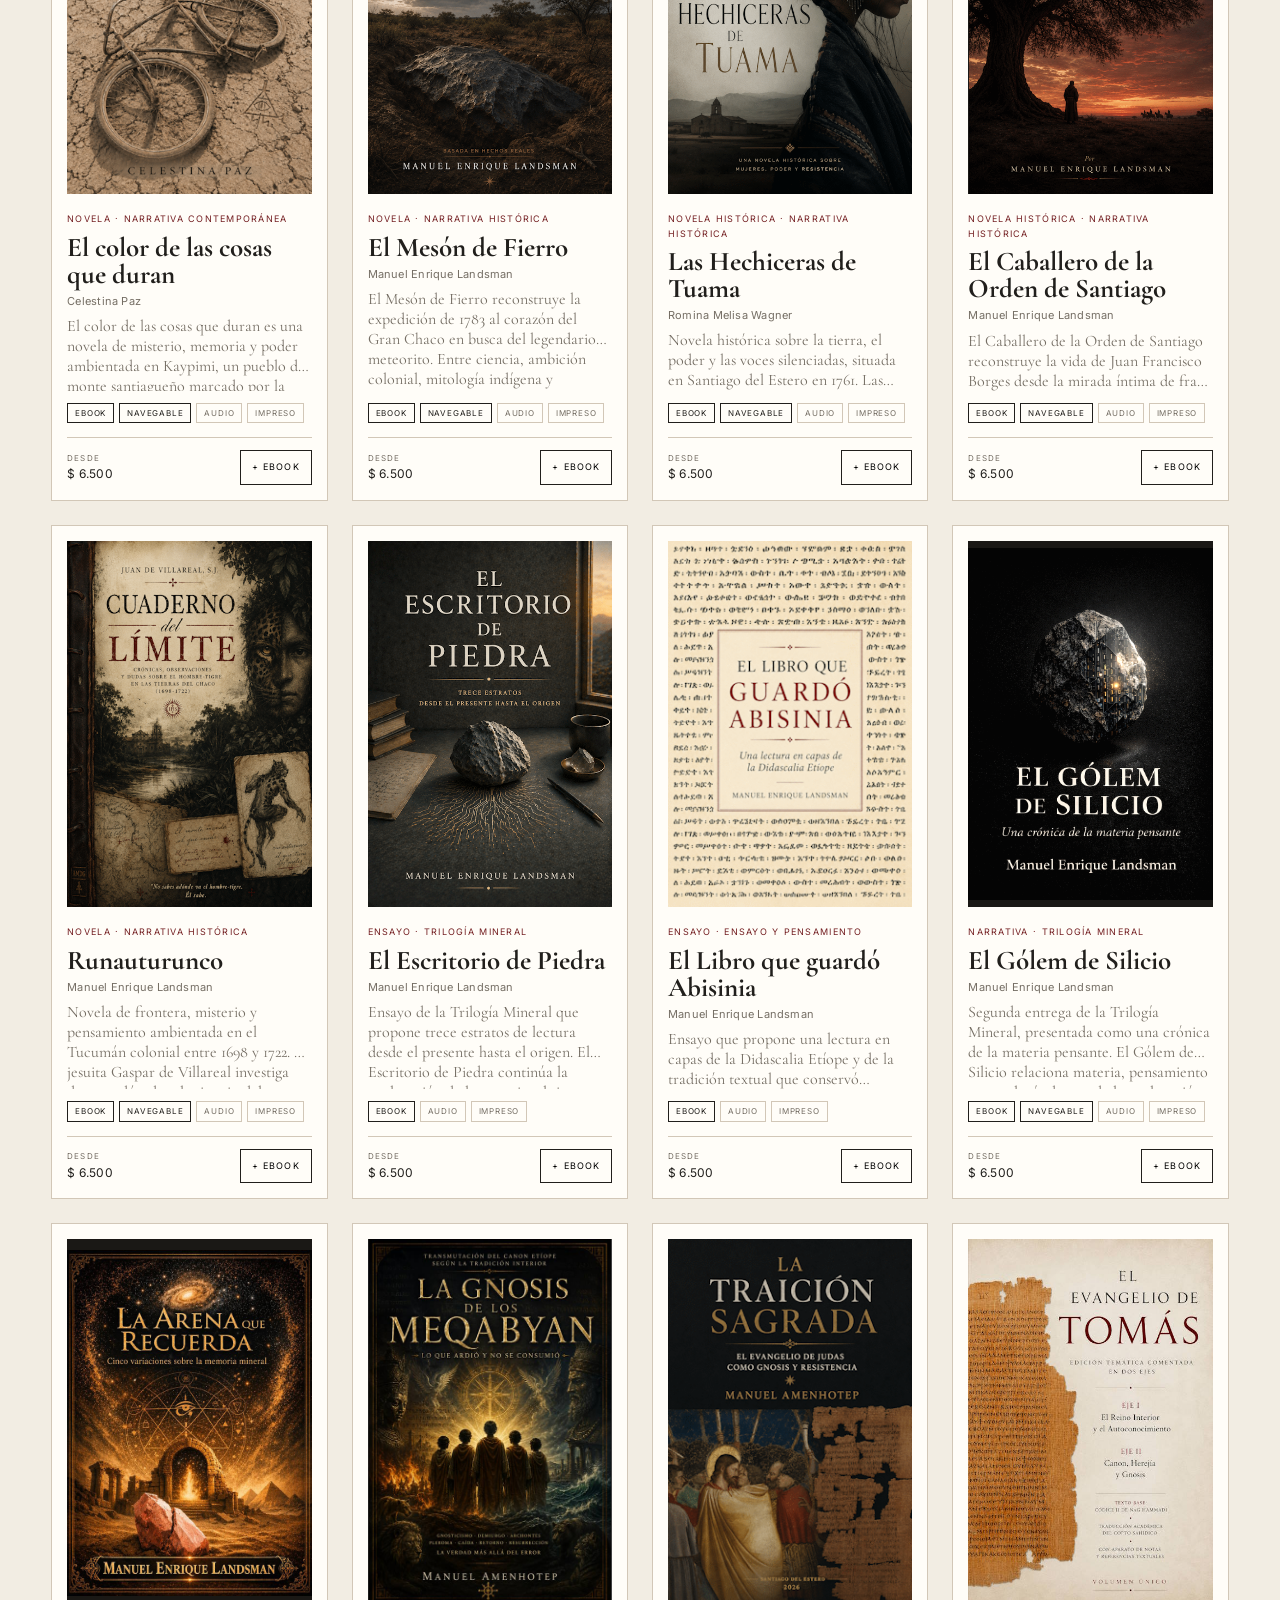
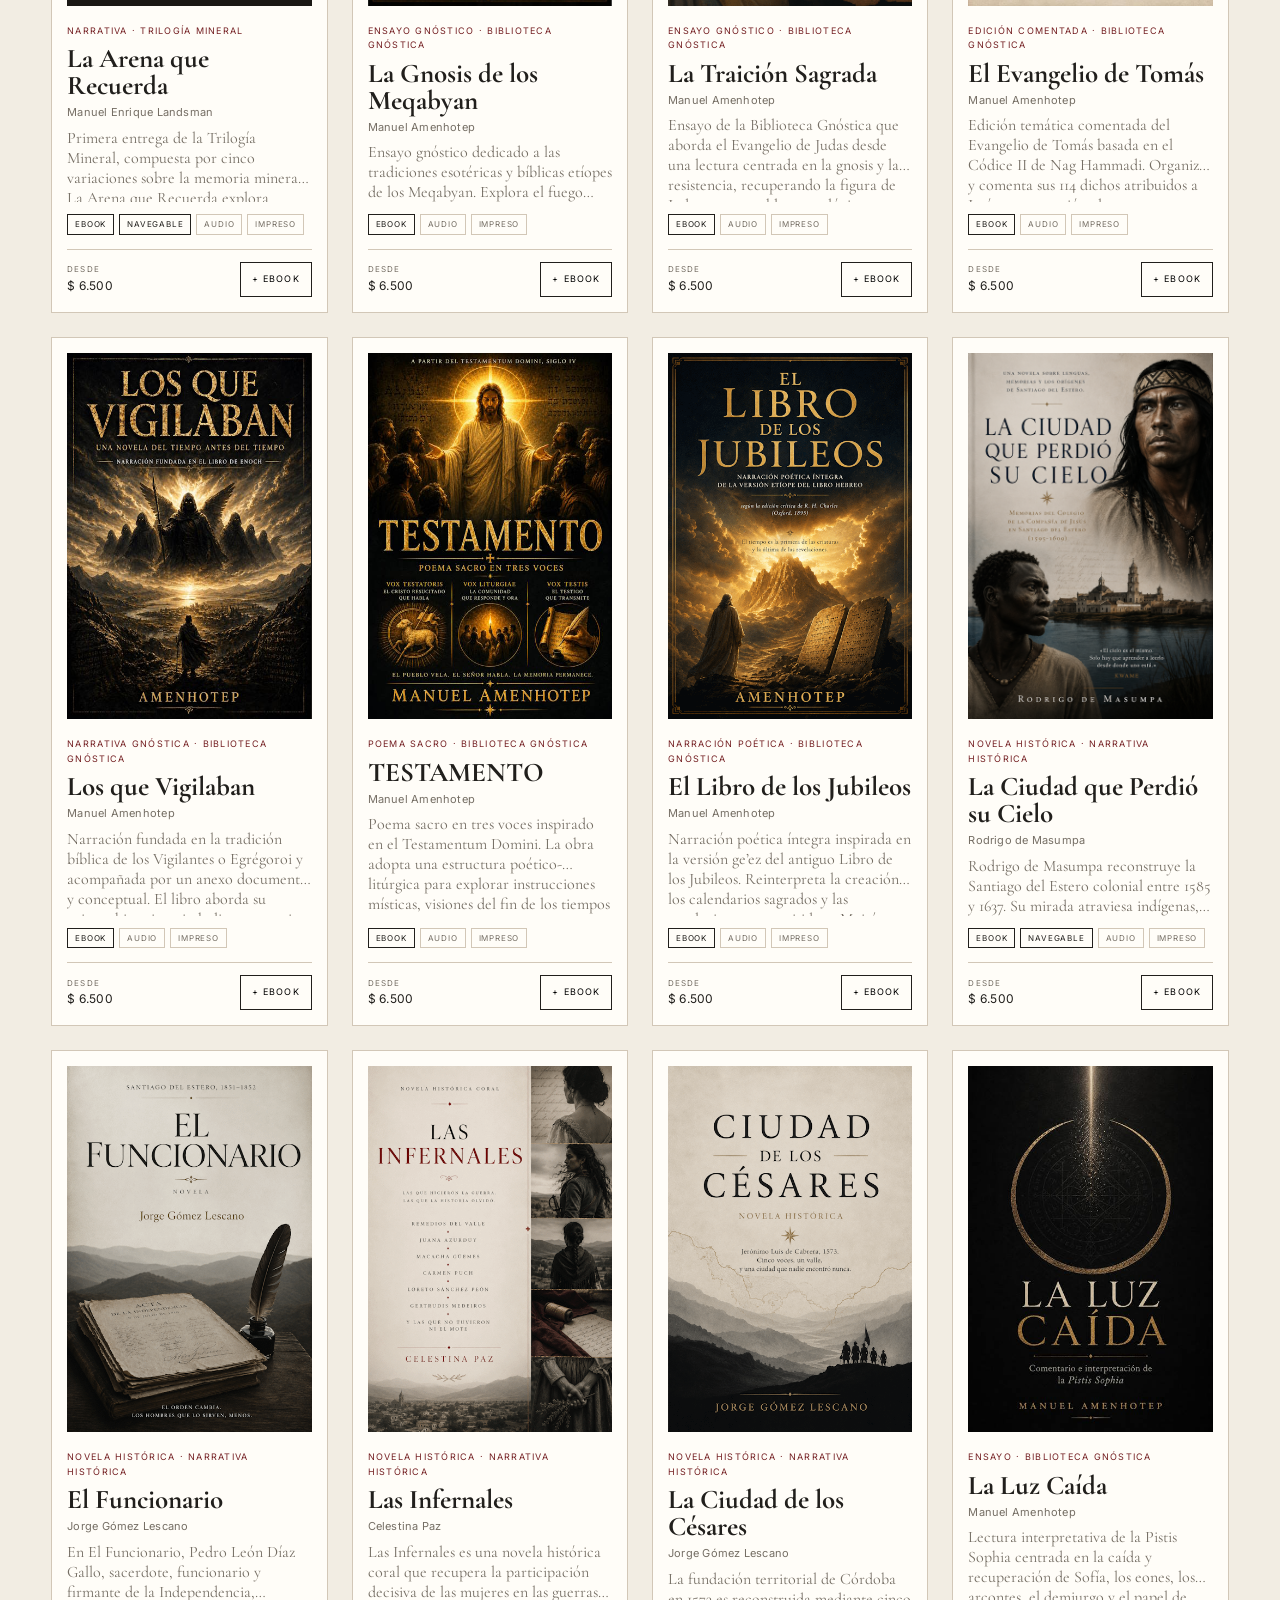
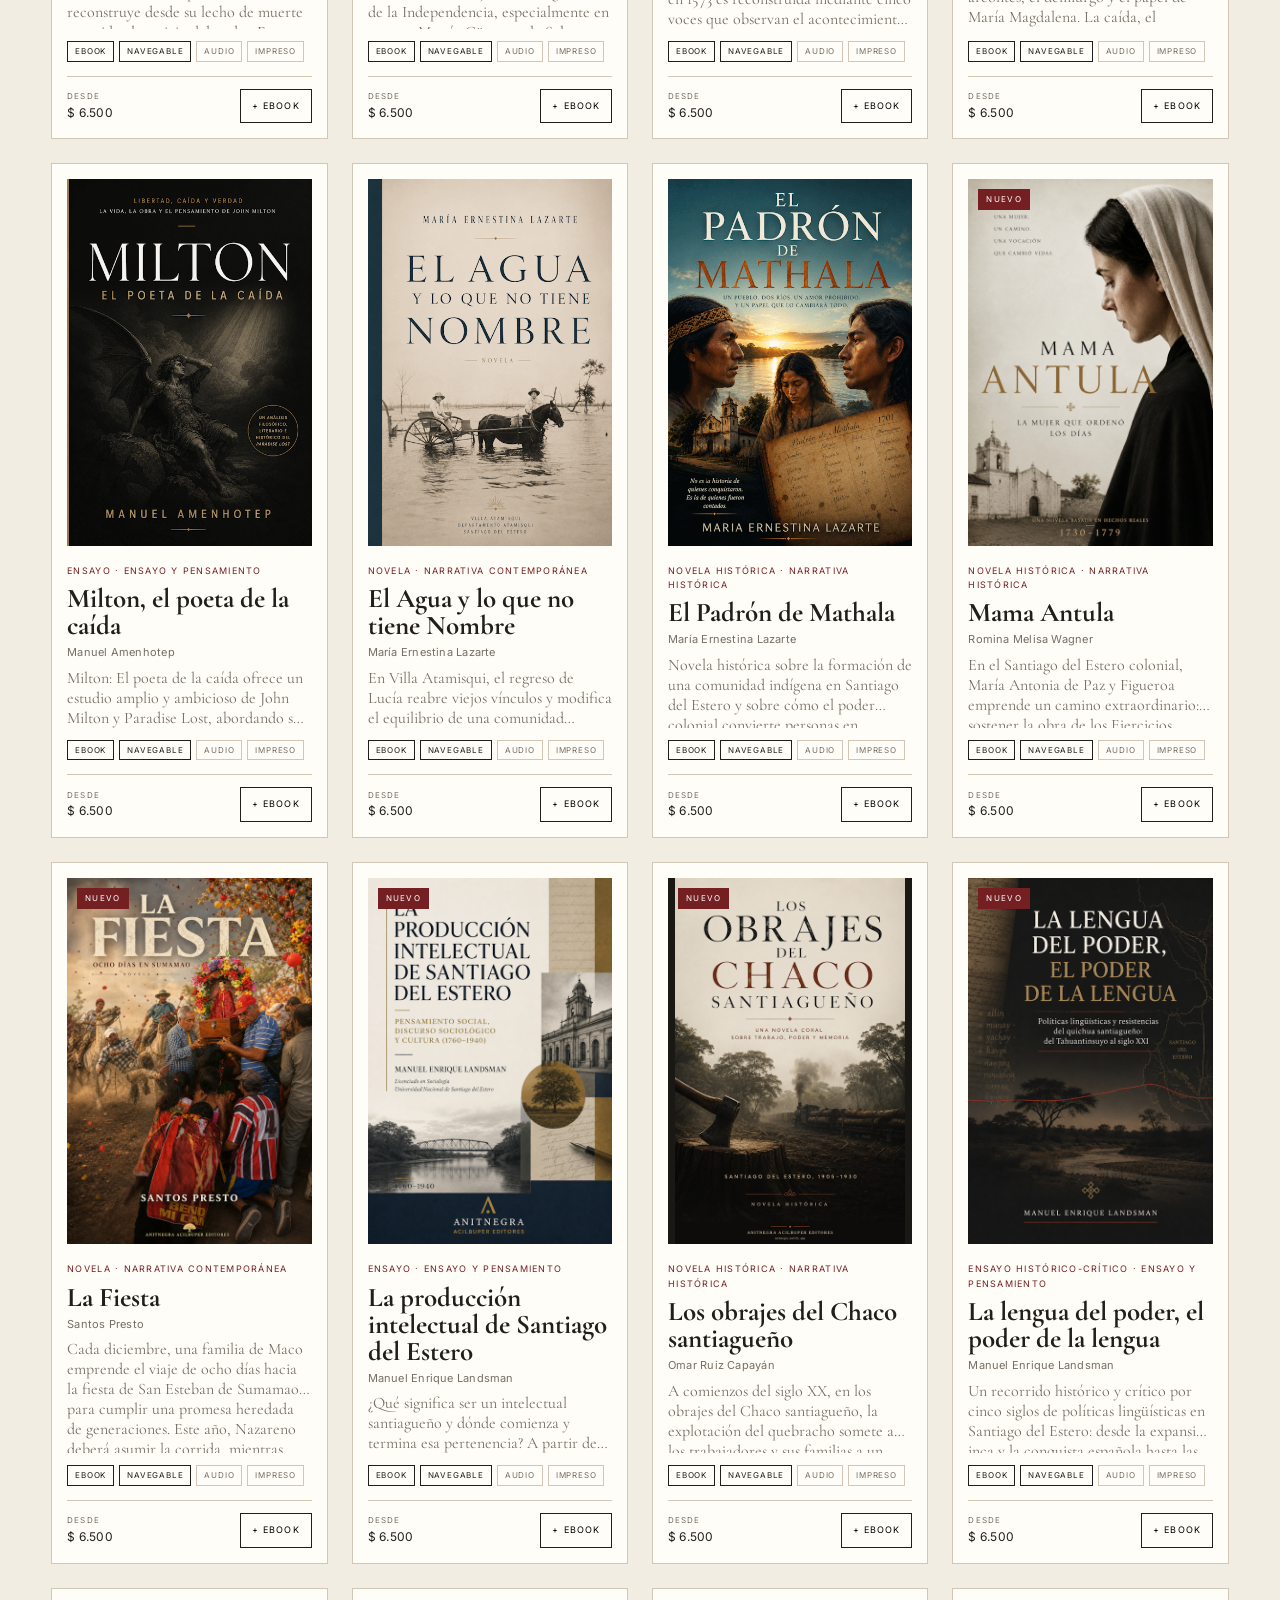
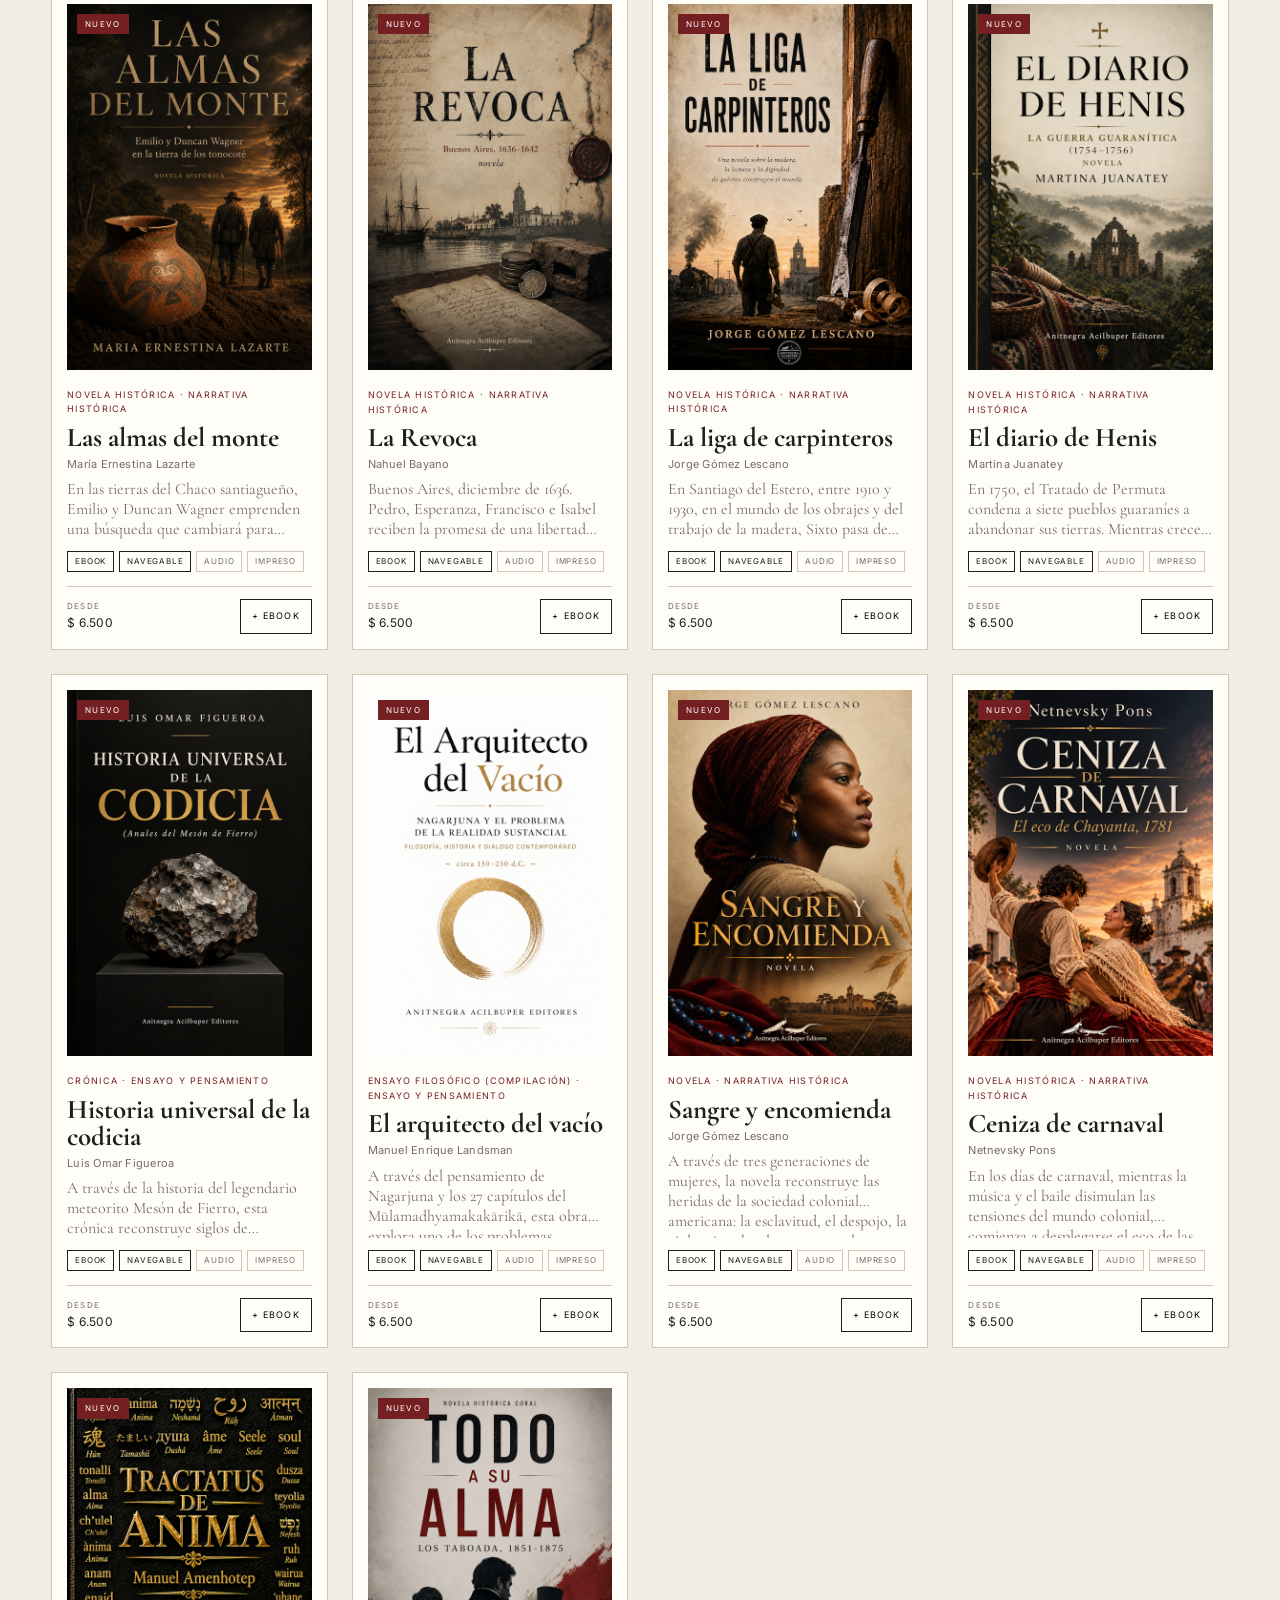
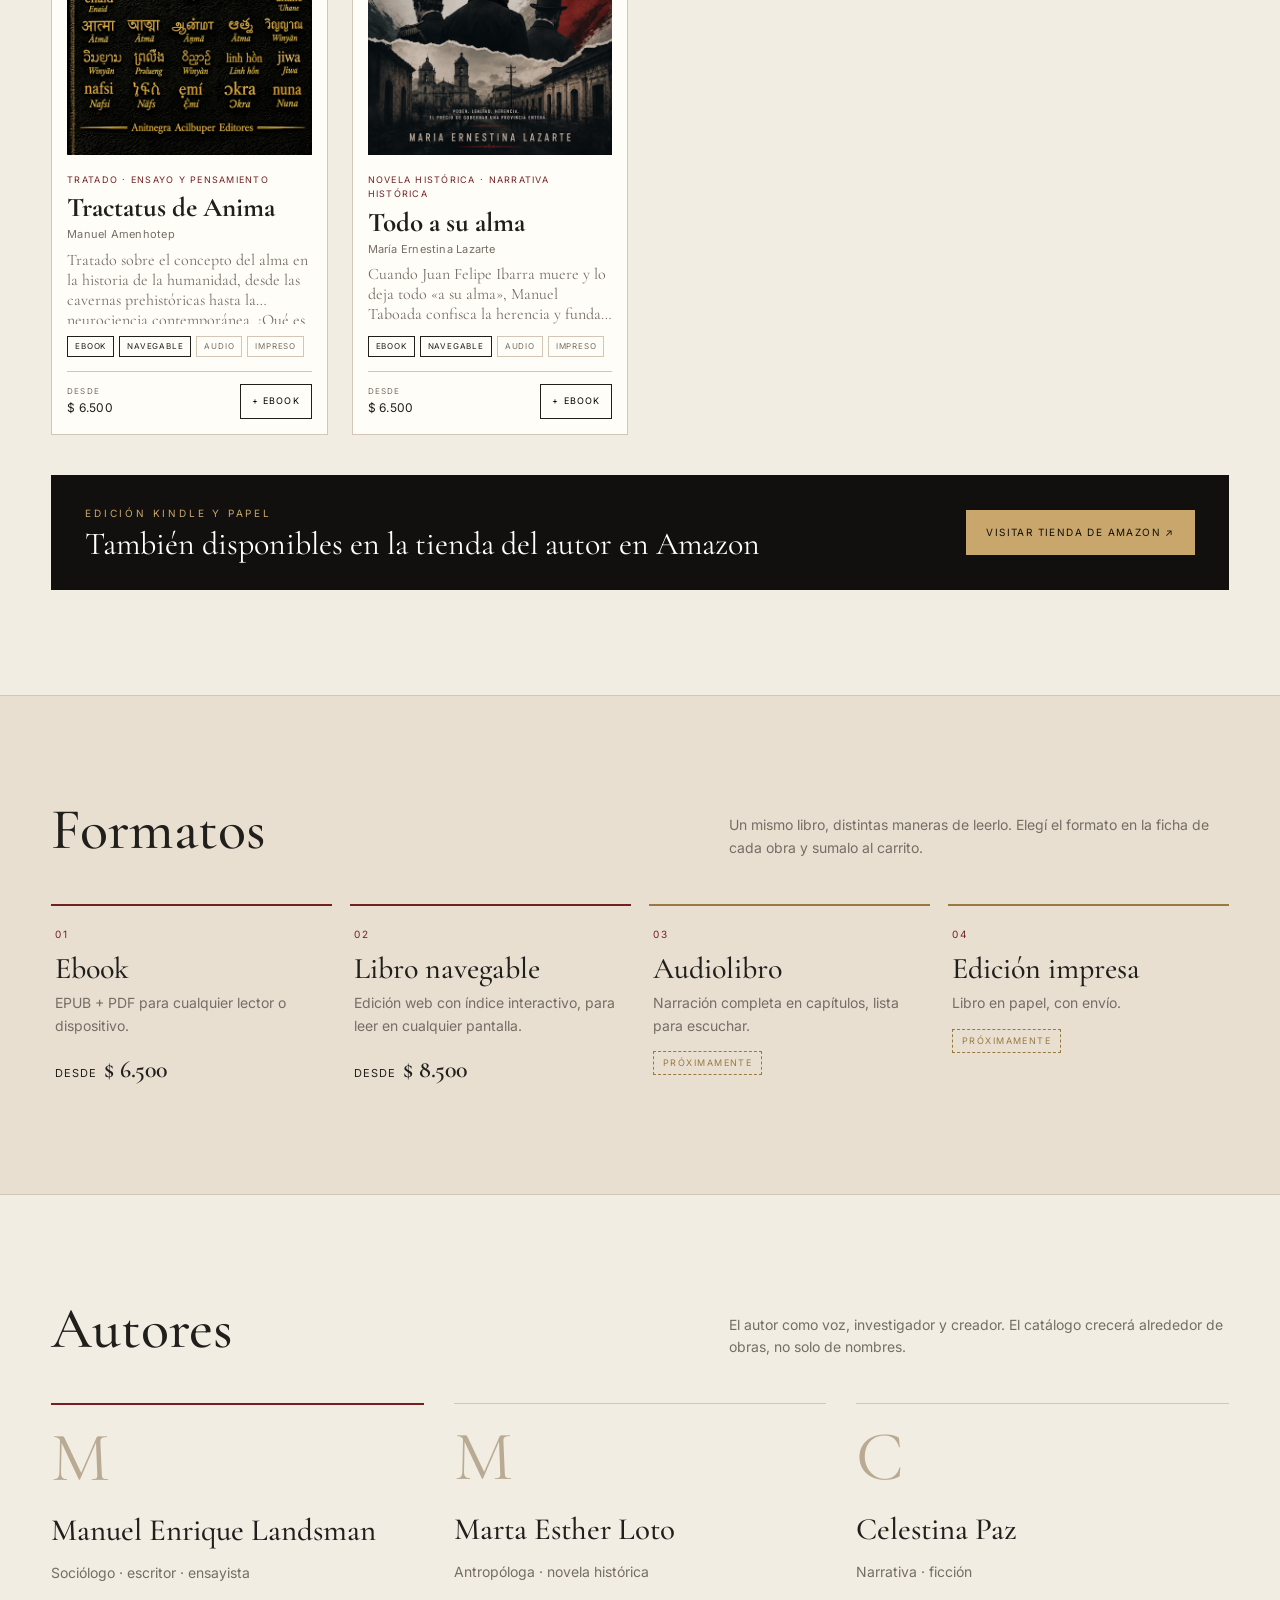
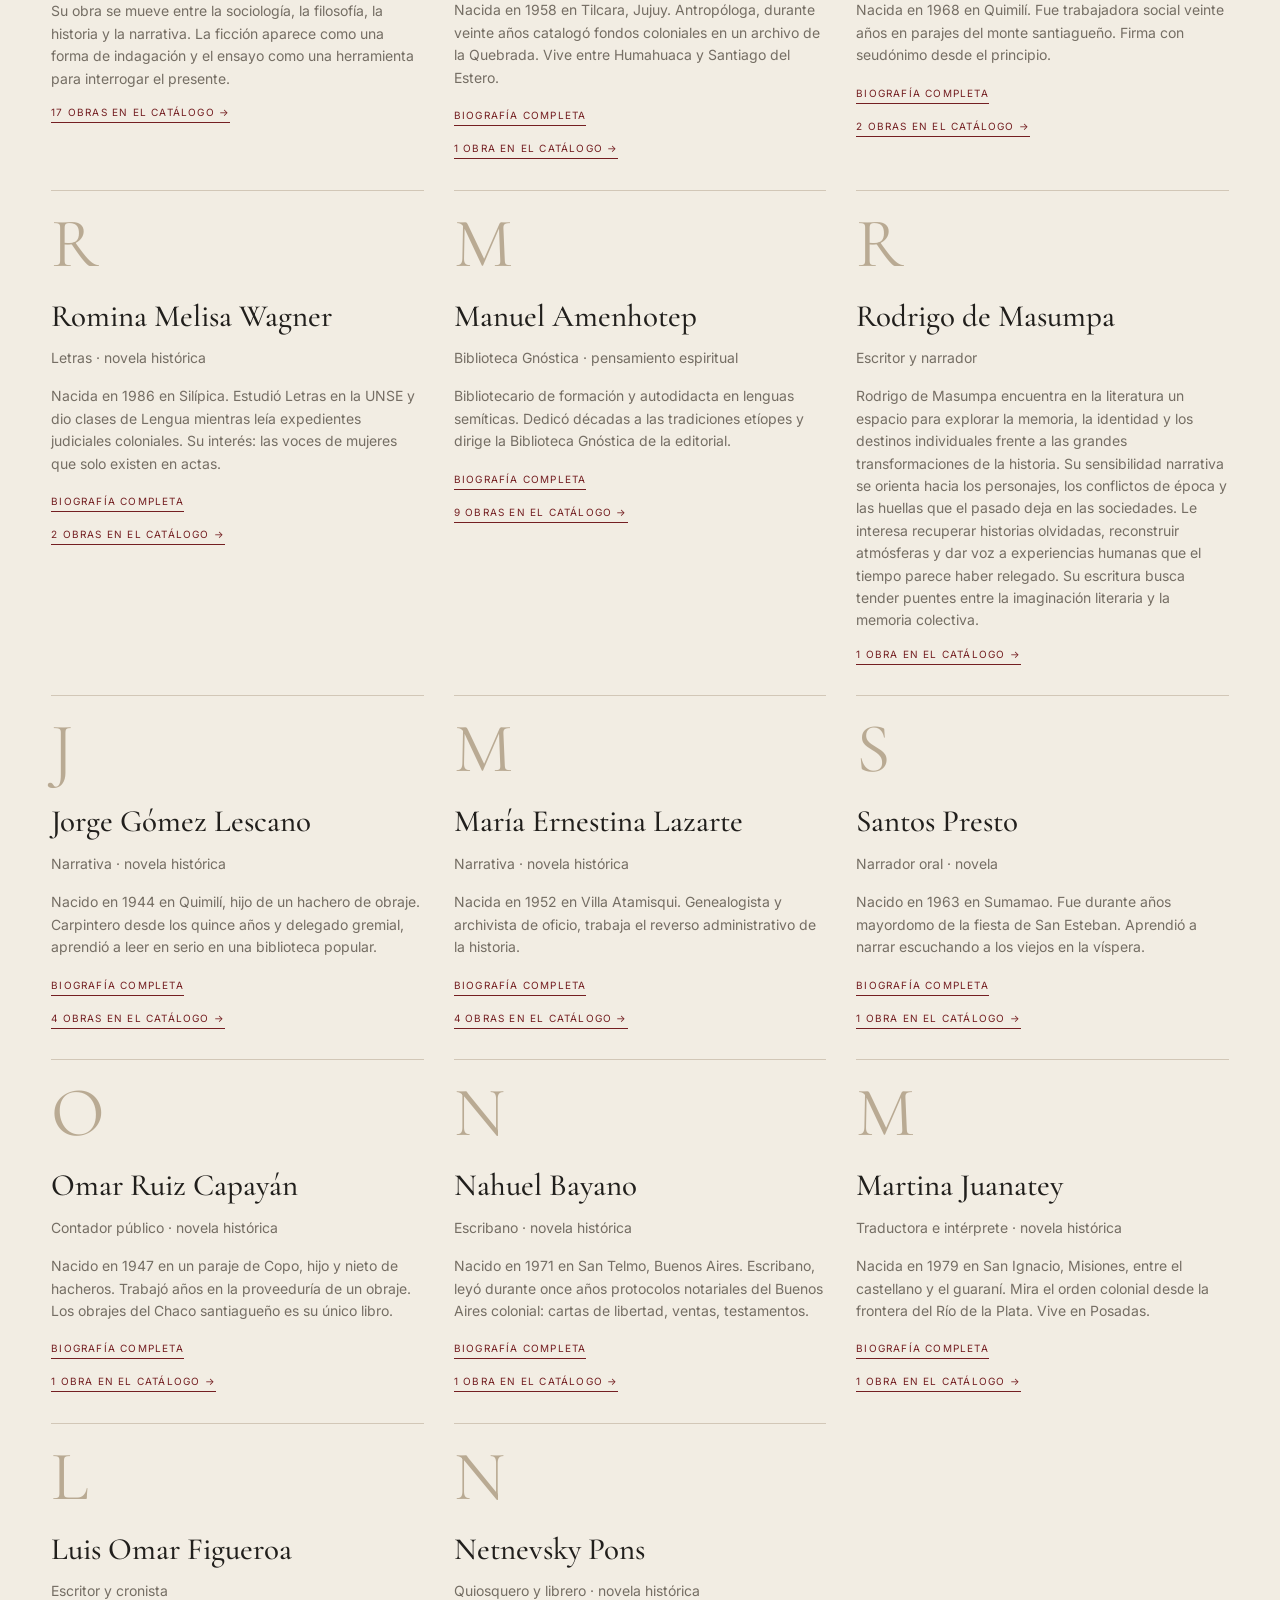
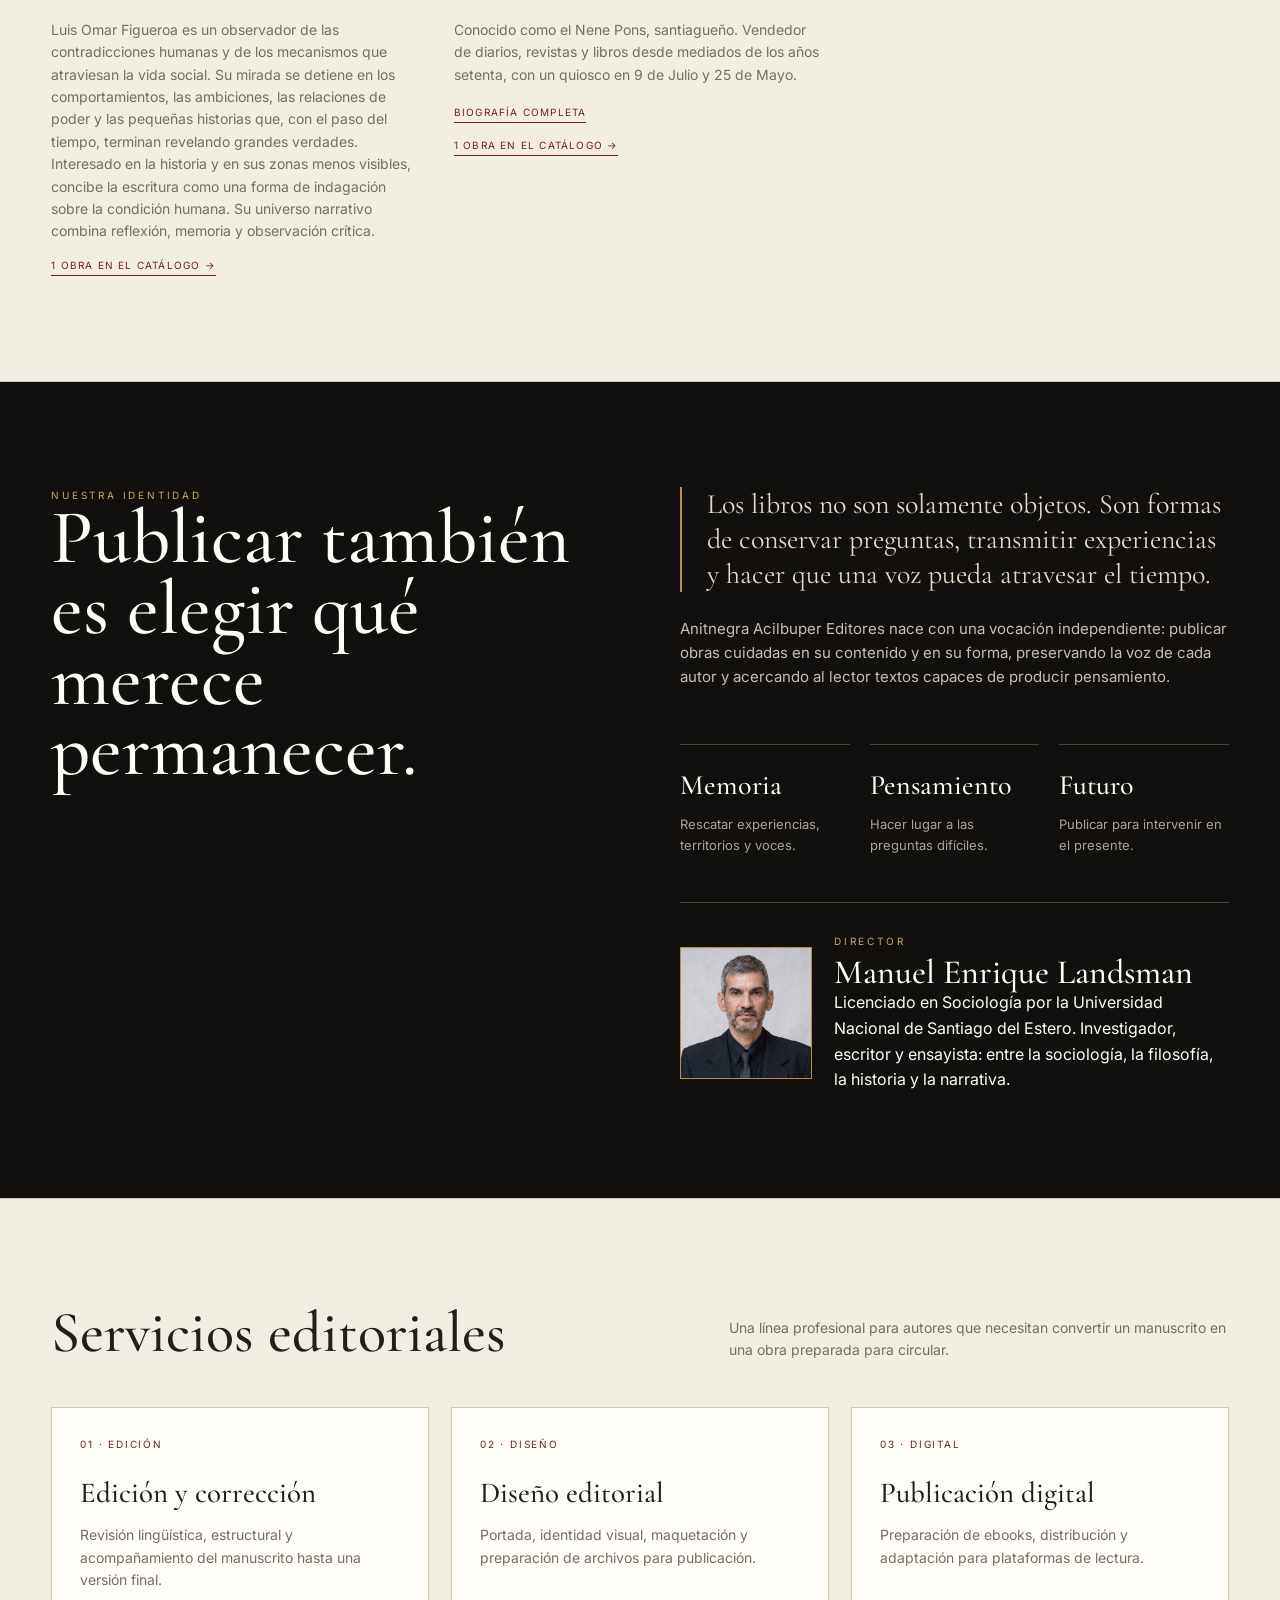
==== commit 9a951473: "Add files via upload" ====
--- a/index.html
+++ b/index.html
@@ -419,7 +419,7 @@
       </div>
       <div class="director">
         <div class="director-photo"><span>ML</span><img src="assets/director.jpg" alt="Manuel Enrique Landsman, director" onerror="this.remove()"></div>
-        <div><div class="role">Director</div><h3>Manuel Enrique Landsman</h3></div>
+        <div><div class="role">Director</div><h3>Manuel Enrique Landsman</h3><p class="dbio">Licenciado en Sociología por la Universidad Nacional de Santiago del Estero. Investigador, escritor y ensayista: entre la sociología, la filosofía, la historia y la narrativa.</p></div>
       </div>
     </div>
   </div>
